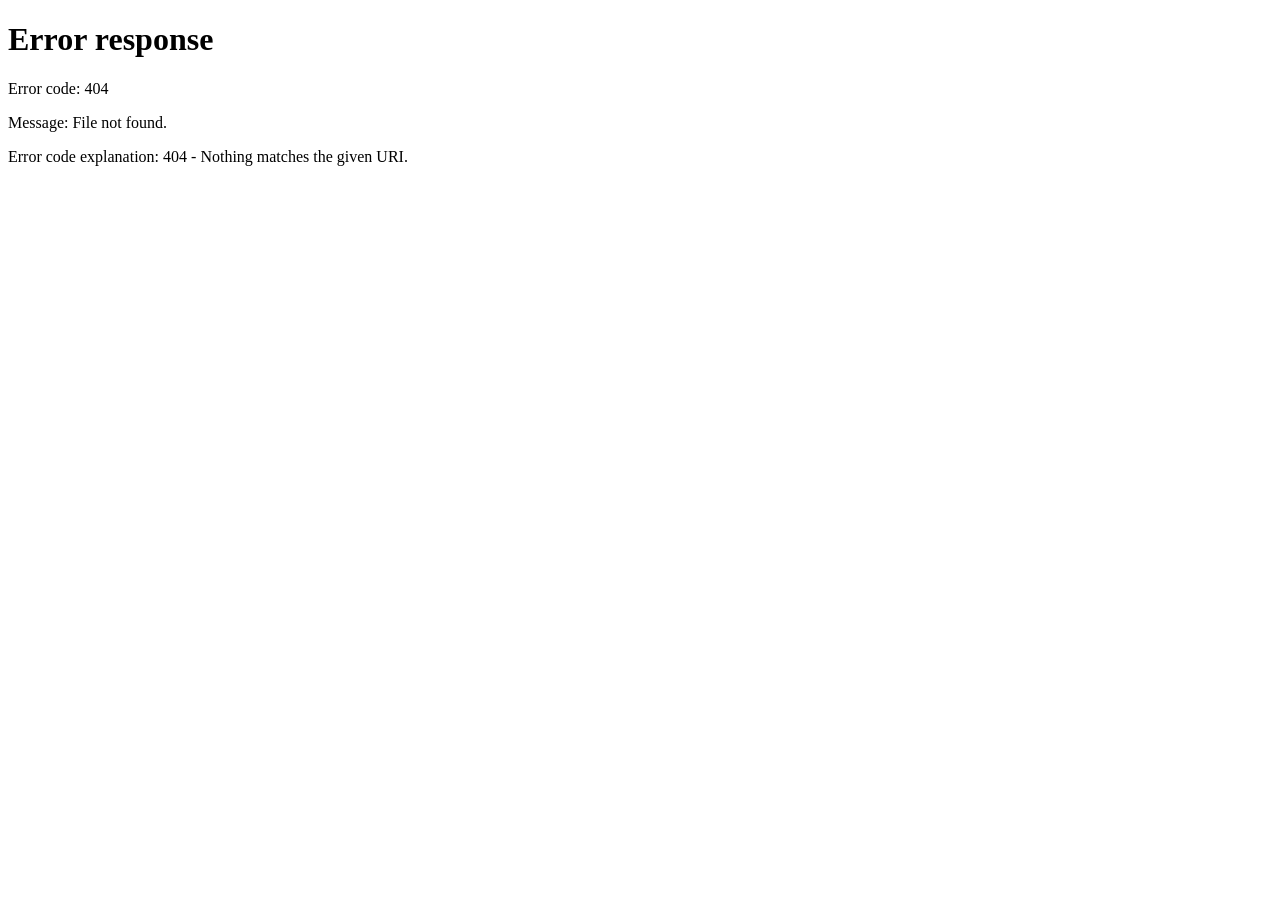
==== index.html @ ae1e2199 "Add Pages root redirect" ====
<!doctype html>
<html lang="en">
  <head>
    <meta charset="utf-8" />
    <meta name="viewport" content="width=device-width, initial-scale=1" />
    <meta http-equiv="refresh" content="0; url=/NJU-BrainDecoding/" />
    <title>NJU Brain Decoding</title>
    <link rel="canonical" href="https://nju-braindecoding.github.io/NJU-BrainDecoding/" />
    <style>
      body { margin: 0; min-height: 100vh; display: grid; place-items: center; font-family: system-ui, -apple-system, BlinkMacSystemFont, "Segoe UI", sans-serif; background: #fff; color: #0f172a; }
      main { max-width: 560px; padding: 2rem; text-align: center; }
      a { color: #1d4ed8; font-weight: 700; }
    </style>
  </head>
  <body>
    <main>
      <h1>NJU Brain Decoding</h1>
      <p>Redirecting to the project homepage.</p>
      <p><a href="/NJU-BrainDecoding/">Open NJU Brain Decoding homepage</a></p>
    </main>
  </body>
</html>
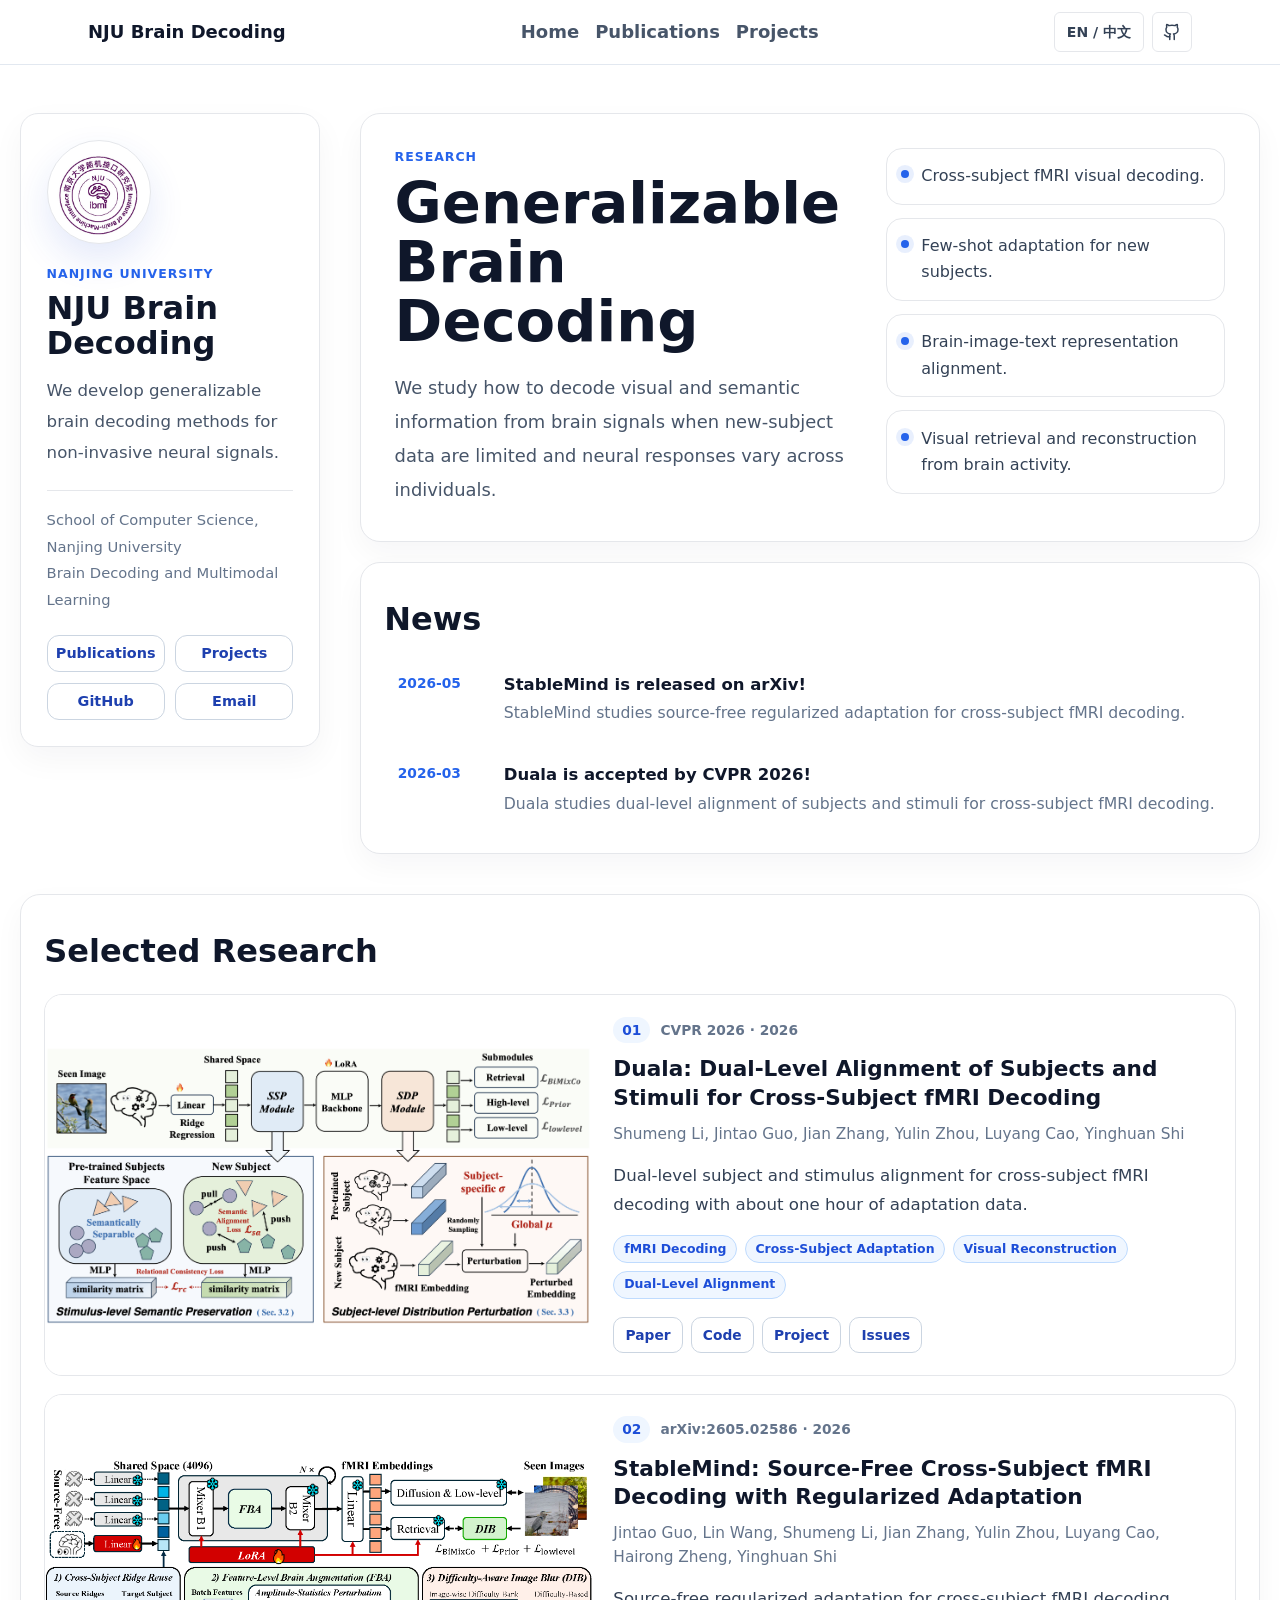
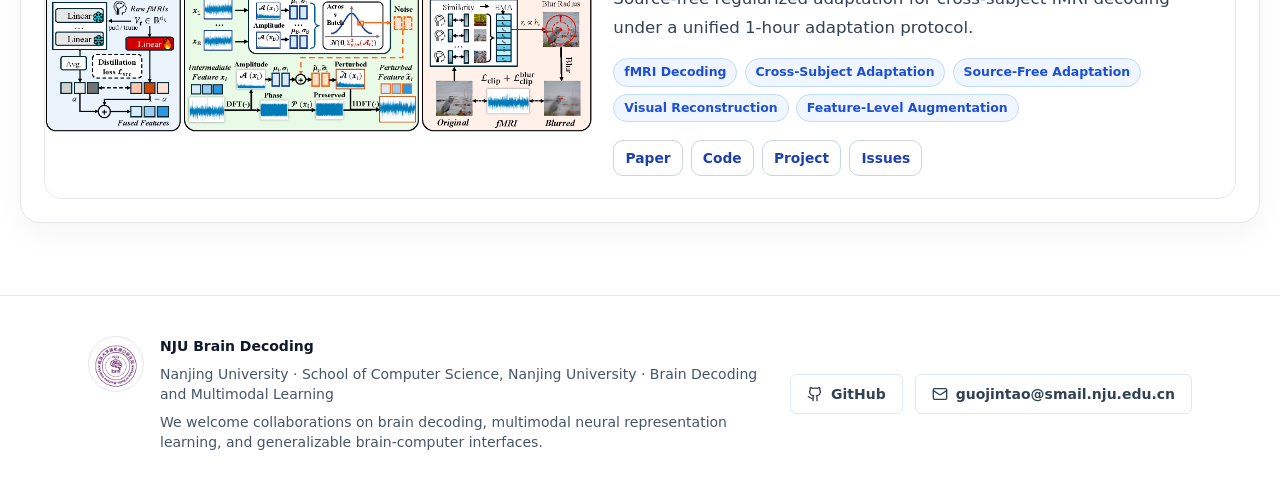
==== commit dc739fad: "Deploy NJU Brain Decoding homepage" ====
--- a/index.html
+++ b/index.html
@@ -1,22 +1,24 @@
-<!doctype html>
-<html lang="en">
-  <head>
-    <meta charset="utf-8" />
-    <meta name="viewport" content="width=device-width, initial-scale=1" />
-    <meta http-equiv="refresh" content="0; url=/NJU-BrainDecoding/" />
-    <title>NJU Brain Decoding</title>
-    <link rel="canonical" href="https://nju-braindecoding.github.io/NJU-BrainDecoding/" />
-    <style>
-      body { margin: 0; min-height: 100vh; display: grid; place-items: center; font-family: system-ui, -apple-system, BlinkMacSystemFont, "Segoe UI", sans-serif; background: #fff; color: #0f172a; }
-      main { max-width: 560px; padding: 2rem; text-align: center; }
-      a { color: #1d4ed8; font-weight: 700; }
-    </style>
-  </head>
-  <body>
-    <main>
-      <h1>NJU Brain Decoding</h1>
-      <p>Redirecting to the project homepage.</p>
-      <p><a href="/NJU-BrainDecoding/">Open NJU Brain Decoding homepage</a></p>
-    </main>
-  </body>
-</html>
+<!DOCTYPE html><html lang="en" data-locale="en"> <head><meta charset="UTF-8"><meta name="description" content="南京大学脑机解码方向科研宣传主页，展示跨个体泛化、多模态脑信号理解、少样本适配与视觉刺激重建工作。"><meta name="viewport" content="width=device-width, initial-scale=1.0"><meta name="generator" content="Astro v5.18.2"><title>NJU Brain Decoding</title><script>
+      (() => {
+        const stored = localStorage.getItem("nju-brain-locale");
+        const locale = stored === "zh" || stored === "en" ? stored : "en";
+        document.documentElement.dataset.locale = locale;
+        document.documentElement.lang = locale === "zh" ? "zh-CN" : "en";
+      })();
+    </script><link rel="stylesheet" href="/_astro/index.U5DMxnsI.css"></head> <body> <div class="site-background" aria-hidden="true"> <div class="nju-seal nju-seal-primary"> <span>南京大学</span> <strong>NJU</strong> <small>1902</small> </div> <div class="nju-seal nju-seal-secondary"> <span>南京大学</span> <strong>NJU</strong> <small>1902</small> </div> </div> <header class="sticky top-0 z-20 border-b border-slate-200 bg-white/95 backdrop-blur"><nav class="mx-auto flex max-w-6xl flex-wrap items-center justify-between gap-3 px-5 py-3 lg:px-6" aria-label="Main navigation"><a class="text-base font-bold text-ink md:text-lg" href="/" aria-label="NJU Brain Decoding"><span class="lang-en ">NJU Brain Decoding</span><span class="lang-zh ">南京大学脑机解码</span></a><div class="order-3 flex w-full items-center gap-4 overflow-x-auto border-t border-slate-100 pt-3 md:order-none md:w-auto md:border-0 md:pt-0"><a class="text-base font-semibold text-slate-600 transition hover:text-nju-700 md:text-lg" href="/"><span class="lang-en ">Home</span><span class="lang-zh ">首页</span></a><a class="text-base font-semibold text-slate-600 transition hover:text-nju-700 md:text-lg" href="/publications/"><span class="lang-en ">Publications</span><span class="lang-zh ">论文</span></a><a class="text-base font-semibold text-slate-600 transition hover:text-nju-700 md:text-lg" href="/projects/"><span class="lang-en ">Projects</span><span class="lang-zh ">项目</span></a></div><div class="flex items-center gap-2"><button class="lang-button" type="button" data-locale-toggle="true" aria-pressed="false">EN / 中文</button><a class="icon-link" href="https://github.com/NJU-BrainDecoding" aria-label="GitHub"><svg xmlns="http://www.w3.org/2000/svg" width="18" height="18" viewBox="0 0 24 24" fill="none" stroke="currentColor" stroke-width="2" stroke-linecap="round" stroke-linejoin="round" class="lucide lucide-github" aria-hidden="true"><path d="M15 22v-4a4.8 4.8 0 0 0-1-3.5c3 0 6-2 6-5.5.08-1.25-.27-2.48-1-3.5.28-1.15.28-2.35 0-3.5 0 0-1 0-3 1.5-2.64-.5-5.36-.5-8 0C6 2 5 2 5 2c-.3 1.15-.3 2.35 0 3.5A5.403 5.403 0 0 0 4 9c0 3.5 3 5.5 6 5.5-.39.49-.68 1.05-.85 1.65-.17.6-.22 1.23-.15 1.85v4"></path><path d="M9 18c-4.51 2-5-2-7-2"></path></svg></a></div></nav></header> <main>  <div class="homepage-shell"> <!-- Top: lab profile on the left, research/news summary on the right. --> <div class="top-grid"> <aside class="lab-sidebar"> <img class="lab-logo" src="/images/nju-bci-logo.png" alt="Nanjing University Brain-Machine Interface Institute logo"> <p class="sidebar-kicker"> <span class="lang-en ">Nanjing University</span><span class="lang-zh ">南京大学</span> </p> <h1> <span class="lang-en ">NJU Brain Decoding</span><span class="lang-zh ">南京大学脑机解码研究进展</span> </h1> <p class="lang-en sidebar-lead">We develop generalizable brain decoding methods for non-invasive neural signals.</p><p class="lang-zh sidebar-lead">面向非侵入式脑信号，研究跨个体、少样本、可泛化的脑机解码方法。</p> <div class="sidebar-meta"> <p> <span class="lang-en ">School of Computer Science, Nanjing University</span><span class="lang-zh ">南京大学计算机学院</span> </p><p> <span class="lang-en ">Brain Decoding and Multimodal Learning</span><span class="lang-zh ">脑机解码与多模态学习</span> </p> </div> <div class="sidebar-links"> <a href="/publications/"> <span class="lang-en ">Publications</span><span class="lang-zh ">论文列表</span> </a><a href="/projects/"> <span class="lang-en ">Projects</span><span class="lang-zh ">开源项目</span> </a><a href="https://github.com/NJU-BrainDecoding"> <span class="lang-en ">GitHub</span><span class="lang-zh ">GitHub</span> </a><a href="mailto:guojintao@smail.nju.edu.cn"> <span class="lang-en ">Email</span><span class="lang-zh ">邮箱</span> </a> </div> </aside> <div class="lab-main"> <!-- Research summary copy is maintained in src/data/site.ts. --> <section id="research" class="intro-panel"> <div> <p class="section-label"> <span class="lang-en ">Research</span><span class="lang-zh ">研究方向</span> </p> <h2> <span class="lang-en ">Generalizable Brain Decoding</span><span class="lang-zh ">可泛化脑机解码</span> </h2> <p class="lang-en intro-copy">We study how to decode visual and semantic information from brain signals when new-subject data are limited and neural responses vary across individuals.</p><p class="lang-zh intro-copy">我们面向非侵入式脑信号开展可泛化脑机解码研究，重点探索 fMRI 视觉解码、跨被试迁移、多模态表征对齐与生成式重建，推动脑机接口与多模态人工智能的深度融合。</p> </div> <div class="summary-list"> <div class="summary-item"> <span class="summary-dot"></span> <p><span class="lang-en ">Cross-subject fMRI visual decoding.</span><span class="lang-zh ">跨被试 fMRI 视觉解码</span></p> </div><div class="summary-item"> <span class="summary-dot"></span> <p><span class="lang-en ">Few-shot adaptation for new subjects.</span><span class="lang-zh ">新被试少样本适配</span></p> </div><div class="summary-item"> <span class="summary-dot"></span> <p><span class="lang-en ">Brain-image-text representation alignment.</span><span class="lang-zh ">脑信号、图像与文本表征对齐</span></p> </div><div class="summary-item"> <span class="summary-dot"></span> <p><span class="lang-en ">Visual retrieval and reconstruction from brain activity.</span><span class="lang-zh ">基于脑活动的图像检索与视觉重建</span></p> </div> </div> </section> <section class="news-strip"> <div class="section-heading-compact"> <h2> <span class="lang-en ">News</span><span class="lang-zh ">近期进展</span> </h2> </div> <div class="news-list-compact"> <a href="https://arxiv.org/pdf/2605.02586" class="news-row"> <time>2026-05</time> <div> <h3><span class="lang-en ">StableMind is released on arXiv!</span><span class="lang-zh ">StableMind 论文发布！</span></h3> <p><span class="lang-en ">StableMind studies source-free regularized adaptation for cross-subject fMRI decoding.</span><span class="lang-zh ">StableMind 研究跨被试 fMRI 解码中的源域不可见正则化适配问题。</span></p> </div> </a><a href="https://arxiv.org/pdf/2603.07625" class="news-row"> <time>2026-03</time> <div> <h3><span class="lang-en ">Duala is accepted by CVPR 2026!</span><span class="lang-zh ">Duala 被 CVPR 2026 接收！</span></h3> <p><span class="lang-en ">Duala studies dual-level alignment of subjects and stimuli for cross-subject fMRI decoding.</span><span class="lang-zh ">Duala 研究跨被试 fMRI 解码中的被试与刺激双层对齐。</span></p> </div> </a> </div> </section> </div> </div> <!-- Bottom: selected papers. Paper text/images are maintained in src/data/papers.ts. --> <section class="works-section"> <div class="section-heading-compact"> <p class="section-label"> <span class="lang-en "></span><span class="lang-zh "></span> </p> <h2> <span class="lang-en ">Selected Research</span><span class="lang-zh ">代表性研究</span> </h2> </div> <div class="work-list"> <article class="work-card"> <div class="demo-slot">  <img src="/images/papers/duala/image1.png" alt="Duala method overview: stimulus-level semantic preservation and subject-level distribution perturbation." loading="lazy">  </div> <div class="work-body"> <div class="work-meta"> <span class="work-index">01</span> <span>CVPR 2026 · 2026</span> </div> <h3> <a class="work-title-link" href="/papers/duala/"> <span class="lang-en ">Duala: Dual-Level Alignment of Subjects and Stimuli for Cross-Subject fMRI Decoding</span><span class="lang-zh ">Duala：面向跨被试 fMRI 解码的被试与刺激双层对齐方法</span> </a> </h3> <p class="authors">Shumeng Li, Jintao Guo, Jian Zhang, Yulin Zhou, Luyang Cao, Yinghuan Shi</p> <p class="work-highlight"> <span class="lang-en ">Dual-level subject and stimulus alignment for cross-subject fMRI decoding with about one hour of adaptation data.</span><span class="lang-zh ">利用约 1 小时新被试数据，进行刺激层面与被试层面的双层对齐以提升跨被试 fMRI 解码。</span> </p> <div class="tag-row"> <span><span class="lang-en ">fMRI Decoding</span><span class="lang-zh ">fMRI 解码</span></span><span><span class="lang-en ">Cross-Subject Adaptation</span><span class="lang-zh ">跨被试适配</span></span><span><span class="lang-en ">Visual Reconstruction</span><span class="lang-zh ">视觉重建</span></span><span><span class="lang-en ">Dual-Level Alignment</span><span class="lang-zh ">双层对齐</span></span> </div> <div class="work-actions"> <a href="https://arxiv.org/pdf/2603.07625"><span class="lang-en ">Paper</span><span class="lang-zh ">论文</span></a> <a href="https://github.com/ShumengLI/Duala"><span class="lang-en ">Code</span><span class="lang-zh ">代码</span></a> <a href="https://nju-braindecoding.github.io/papers/duala/"><span class="lang-en ">Project</span><span class="lang-zh ">项目主页</span></a> <a href="https://github.com/ShumengLI/Duala/issues"><span class="lang-en ">Issues</span><span class="lang-zh ">反馈</span></a> </div> </div> </article><article class="work-card"> <div class="demo-slot">  <img src="/images/papers/stablemind/image1.png" alt="StableMind method framework" loading="lazy">  </div> <div class="work-body"> <div class="work-meta"> <span class="work-index">02</span> <span>arXiv:2605.02586 · 2026</span> </div> <h3> <a class="work-title-link" href="/papers/stablemind/"> <span class="lang-en ">StableMind: Source-Free Cross-Subject fMRI Decoding with Regularized Adaptation</span><span class="lang-zh ">StableMind：面向源域不可见跨被试 fMRI 解码的正则化适配方法</span> </a> </h3> <p class="authors">Jintao Guo, Lin Wang, Shumeng Li, Jian Zhang, Yulin Zhou, Luyang Cao, Hairong Zheng, Yinghuan Shi</p> <p class="work-highlight"> <span class="lang-en ">Source-free regularized adaptation for cross-subject fMRI decoding under a unified 1-hour adaptation protocol.</span><span class="lang-zh ">在统一的 1 小时适配协议下，研究源域不可见跨被试 fMRI 解码的正则化适配框架。</span> </p> <div class="tag-row"> <span><span class="lang-en ">fMRI Decoding</span><span class="lang-zh ">fMRI 解码</span></span><span><span class="lang-en ">Cross-Subject Adaptation</span><span class="lang-zh ">跨被试适配</span></span><span><span class="lang-en ">Source-Free Adaptation</span><span class="lang-zh ">源域不可见适配</span></span><span><span class="lang-en ">Visual Reconstruction</span><span class="lang-zh ">视觉重建</span></span><span><span class="lang-en ">Feature-Level Augmentation</span><span class="lang-zh ">特征级增强</span></span> </div> <div class="work-actions"> <a href="https://arxiv.org/pdf/2605.02586"><span class="lang-en ">Paper</span><span class="lang-zh ">论文</span></a> <a href="https://github.com/lingeringlight/StableMind"><span class="lang-en ">Code</span><span class="lang-zh ">代码</span></a> <a href="https://nju-braindecoding.github.io/papers/stablemind/"><span class="lang-en ">Project</span><span class="lang-zh ">项目主页</span></a> <a href="https://github.com/lingeringlight/StableMind/issues"><span class="lang-en ">Issues</span><span class="lang-zh ">反馈</span></a> </div> </div> </article> </div> </section> </div>  </main> <link rel="preload" as="image" href="/images/nju-bci-logo.png"/><footer class="border-t border-slate-200 bg-white"><div class="mx-auto grid max-w-6xl gap-6 px-5 py-10 text-sm text-slate-600 md:grid-cols-[1fr_auto] lg:px-6"><div class="footer-brand"><img src="/images/nju-bci-logo.png" alt="Nanjing University Brain-Machine Interface Institute logo"/><div><p class="font-semibold text-ink"><span class="lang-en ">NJU Brain Decoding</span><span class="lang-zh ">南京大学脑机解码研究进展</span></p><p class="lang-en mt-2">Nanjing University · School of Computer Science, Nanjing University · Brain Decoding and Multimodal Learning</p><p class="lang-zh mt-2">南京大学 · 南京大学计算机学院 · 脑机解码与多模态学习</p><p class="lang-en mt-2">We welcome collaborations on brain decoding, multimodal neural representation learning, and generalizable brain-computer interfaces.</p><p class="lang-zh mt-2">欢迎围绕脑解码、多模态神经表征学习和可泛化脑机接口开展合作。</p></div></div><div class="flex flex-wrap items-center gap-3 md:justify-end"><a class="footer-link" href="https://github.com/NJU-BrainDecoding"><svg xmlns="http://www.w3.org/2000/svg" width="16" height="16" viewBox="0 0 24 24" fill="none" stroke="currentColor" stroke-width="2" stroke-linecap="round" stroke-linejoin="round" class="lucide lucide-github" aria-hidden="true"><path d="M15 22v-4a4.8 4.8 0 0 0-1-3.5c3 0 6-2 6-5.5.08-1.25-.27-2.48-1-3.5.28-1.15.28-2.35 0-3.5 0 0-1 0-3 1.5-2.64-.5-5.36-.5-8 0C6 2 5 2 5 2c-.3 1.15-.3 2.35 0 3.5A5.403 5.403 0 0 0 4 9c0 3.5 3 5.5 6 5.5-.39.49-.68 1.05-.85 1.65-.17.6-.22 1.23-.15 1.85v4"></path><path d="M9 18c-4.51 2-5-2-7-2"></path></svg>GitHub</a><a class="footer-link" href="mailto:guojintao@smail.nju.edu.cn"><svg xmlns="http://www.w3.org/2000/svg" width="16" height="16" viewBox="0 0 24 24" fill="none" stroke="currentColor" stroke-width="2" stroke-linecap="round" stroke-linejoin="round" class="lucide lucide-mail" aria-hidden="true"><path d="m22 7-8.991 5.727a2 2 0 0 1-2.009 0L2 7"></path><rect x="2" y="4" width="20" height="16" rx="2"></rect></svg>guojintao@smail.nju.edu.cn</a></div></div></footer> <script>
+      (() => {
+        const root = document.documentElement;
+        const apply = (locale) => {
+          root.dataset.locale = locale;
+          root.lang = locale === "zh" ? "zh-CN" : "en";
+          localStorage.setItem("nju-brain-locale", locale);
+          document.querySelectorAll("[data-locale-toggle]").forEach((button) => {
+            button.setAttribute("aria-pressed", String(locale === "zh"));
+          });
+        };
+        document.querySelectorAll("[data-locale-toggle]").forEach((button) => {
+          button.addEventListener("click", () => apply(root.dataset.locale === "zh" ? "en" : "zh"));
+        });
+        apply(root.dataset.locale || "en");
+      })();
+    </script> </body> </html>
--- a/_astro/index.U5DMxnsI.css
+++ b/_astro/index.U5DMxnsI.css
@@ -0,0 +1 @@
+*,:before,:after{--tw-border-spacing-x: 0;--tw-border-spacing-y: 0;--tw-translate-x: 0;--tw-translate-y: 0;--tw-rotate: 0;--tw-skew-x: 0;--tw-skew-y: 0;--tw-scale-x: 1;--tw-scale-y: 1;--tw-pan-x: ;--tw-pan-y: ;--tw-pinch-zoom: ;--tw-scroll-snap-strictness: proximity;--tw-gradient-from-position: ;--tw-gradient-via-position: ;--tw-gradient-to-position: ;--tw-ordinal: ;--tw-slashed-zero: ;--tw-numeric-figure: ;--tw-numeric-spacing: ;--tw-numeric-fraction: ;--tw-ring-inset: ;--tw-ring-offset-width: 0px;--tw-ring-offset-color: #fff;--tw-ring-color: rgb(59 130 246 / .5);--tw-ring-offset-shadow: 0 0 #0000;--tw-ring-shadow: 0 0 #0000;--tw-shadow: 0 0 #0000;--tw-shadow-colored: 0 0 #0000;--tw-blur: ;--tw-brightness: ;--tw-contrast: ;--tw-grayscale: ;--tw-hue-rotate: ;--tw-invert: ;--tw-saturate: ;--tw-sepia: ;--tw-drop-shadow: ;--tw-backdrop-blur: ;--tw-backdrop-brightness: ;--tw-backdrop-contrast: ;--tw-backdrop-grayscale: ;--tw-backdrop-hue-rotate: ;--tw-backdrop-invert: ;--tw-backdrop-opacity: ;--tw-backdrop-saturate: ;--tw-backdrop-sepia: ;--tw-contain-size: ;--tw-contain-layout: ;--tw-contain-paint: ;--tw-contain-style: }::backdrop{--tw-border-spacing-x: 0;--tw-border-spacing-y: 0;--tw-translate-x: 0;--tw-translate-y: 0;--tw-rotate: 0;--tw-skew-x: 0;--tw-skew-y: 0;--tw-scale-x: 1;--tw-scale-y: 1;--tw-pan-x: ;--tw-pan-y: ;--tw-pinch-zoom: ;--tw-scroll-snap-strictness: proximity;--tw-gradient-from-position: ;--tw-gradient-via-position: ;--tw-gradient-to-position: ;--tw-ordinal: ;--tw-slashed-zero: ;--tw-numeric-figure: ;--tw-numeric-spacing: ;--tw-numeric-fraction: ;--tw-ring-inset: ;--tw-ring-offset-width: 0px;--tw-ring-offset-color: #fff;--tw-ring-color: rgb(59 130 246 / .5);--tw-ring-offset-shadow: 0 0 #0000;--tw-ring-shadow: 0 0 #0000;--tw-shadow: 0 0 #0000;--tw-shadow-colored: 0 0 #0000;--tw-blur: ;--tw-brightness: ;--tw-contrast: ;--tw-grayscale: ;--tw-hue-rotate: ;--tw-invert: ;--tw-saturate: ;--tw-sepia: ;--tw-drop-shadow: ;--tw-backdrop-blur: ;--tw-backdrop-brightness: ;--tw-backdrop-contrast: ;--tw-backdrop-grayscale: ;--tw-backdrop-hue-rotate: ;--tw-backdrop-invert: ;--tw-backdrop-opacity: ;--tw-backdrop-saturate: ;--tw-backdrop-sepia: ;--tw-contain-size: ;--tw-contain-layout: ;--tw-contain-paint: ;--tw-contain-style: }*,:before,:after{box-sizing:border-box;border-width:0;border-style:solid;border-color:#e5e7eb}:before,:after{--tw-content: ""}html,:host{line-height:1.5;-webkit-text-size-adjust:100%;-moz-tab-size:4;-o-tab-size:4;tab-size:4;font-family:ui-sans-serif,system-ui,sans-serif,"Apple Color Emoji","Segoe UI Emoji",Segoe UI Symbol,"Noto Color Emoji";font-feature-settings:normal;font-variation-settings:normal;-webkit-tap-highlight-color:transparent}body{margin:0;line-height:inherit}hr{height:0;color:inherit;border-top-width:1px}abbr:where([title]){-webkit-text-decoration:underline dotted;text-decoration:underline dotted}h1,h2,h3,h4,h5,h6{font-size:inherit;font-weight:inherit}a{color:inherit;text-decoration:inherit}b,strong{font-weight:bolder}code,kbd,samp,pre{font-family:ui-monospace,SFMono-Regular,Menlo,Monaco,Consolas,Liberation Mono,Courier New,monospace;font-feature-settings:normal;font-variation-settings:normal;font-size:1em}small{font-size:80%}sub,sup{font-size:75%;line-height:0;position:relative;vertical-align:baseline}sub{bottom:-.25em}sup{top:-.5em}table{text-indent:0;border-color:inherit;border-collapse:collapse}button,input,optgroup,select,textarea{font-family:inherit;font-feature-settings:inherit;font-variation-settings:inherit;font-size:100%;font-weight:inherit;line-height:inherit;letter-spacing:inherit;color:inherit;margin:0;padding:0}button,select{text-transform:none}button,input:where([type=button]),input:where([type=reset]),input:where([type=submit]){-webkit-appearance:button;background-color:transparent;background-image:none}:-moz-focusring{outline:auto}:-moz-ui-invalid{box-shadow:none}progress{vertical-align:baseline}::-webkit-inner-spin-button,::-webkit-outer-spin-button{height:auto}[type=search]{-webkit-appearance:textfield;outline-offset:-2px}::-webkit-search-decoration{-webkit-appearance:none}::-webkit-file-upload-button{-webkit-appearance:button;font:inherit}summary{display:list-item}blockquote,dl,dd,h1,h2,h3,h4,h5,h6,hr,figure,p,pre{margin:0}fieldset{margin:0;padding:0}legend{padding:0}ol,ul,menu{list-style:none;margin:0;padding:0}dialog{padding:0}textarea{resize:vertical}input::-moz-placeholder,textarea::-moz-placeholder{opacity:1;color:#9ca3af}input::placeholder,textarea::placeholder{opacity:1;color:#9ca3af}button,[role=button]{cursor:pointer}:disabled{cursor:default}img,svg,video,canvas,audio,iframe,embed,object{display:block;vertical-align:middle}img,video{max-width:100%;height:auto}[hidden]:where(:not([hidden=until-found])){display:none}.section{margin-left:auto;margin-right:auto;max-width:72rem;padding:3.5rem 1.25rem}@media(min-width:1024px){.section{padding-left:1.5rem;padding-right:1.5rem}}.section-heading h2,.page-hero h1{margin-top:.75rem;font-size:1.875rem;line-height:2.25rem;font-weight:600;letter-spacing:0em;--tw-text-opacity: 1;color:rgb(15 23 42 / var(--tw-text-opacity, 1))}@media(min-width:768px){.section-heading h2,.page-hero h1{font-size:2.25rem;line-height:2.5rem}}.section-heading p:not(.eyebrow),.page-hero p:not(.eyebrow){margin-top:1rem;font-size:1rem;line-height:1.75rem;--tw-text-opacity: 1;color:rgb(71 85 105 / var(--tw-text-opacity, 1))}.eyebrow{font-size:.875rem;line-height:1.25rem;font-weight:600;text-transform:uppercase;letter-spacing:0em;--tw-text-opacity: 1;color:rgb(29 78 216 / var(--tw-text-opacity, 1))}.page-hero{margin-left:auto;margin-right:auto;max-width:72rem;padding:3.5rem 1.25rem 2.5rem}@media(min-width:1024px){.page-hero{padding-left:1.5rem;padding-right:1.5rem}}.card{border-radius:.5rem;border-width:1px;--tw-border-opacity: 1;border-color:rgb(226 232 240 / var(--tw-border-opacity, 1));--tw-bg-opacity: 1;background-color:rgb(255 255 255 / var(--tw-bg-opacity, 1));padding:1.5rem;--tw-shadow: 0 1px 2px 0 rgb(0 0 0 / .05);--tw-shadow-colored: 0 1px 2px 0 var(--tw-shadow-color);box-shadow:var(--tw-ring-offset-shadow, 0 0 #0000),var(--tw-ring-shadow, 0 0 #0000),var(--tw-shadow);transition-property:color,background-color,border-color,text-decoration-color,fill,stroke,opacity,box-shadow,transform,filter,backdrop-filter;transition-timing-function:cubic-bezier(.4,0,.2,1);transition-duration:.2s}.card:hover{--tw-border-opacity: 1;border-color:rgb(191 219 254 / var(--tw-border-opacity, 1))}.tag{border-radius:.375rem;border-width:1px;--tw-border-opacity: 1;border-color:rgb(219 234 254 / var(--tw-border-opacity, 1));--tw-bg-opacity: 1;background-color:rgb(239 246 255 / var(--tw-bg-opacity, 1));padding:.25rem .625rem;font-size:.75rem;line-height:1rem;font-weight:500;--tw-text-opacity: 1;color:rgb(29 78 216 / var(--tw-text-opacity, 1))}.btn-primary,.btn-secondary,.btn-ghost,.paper-action,.footer-link,.bibtex-details summary{display:inline-flex;min-height:2.5rem;align-items:center;justify-content:center;gap:.5rem;border-radius:.375rem;padding:.5rem 1rem;font-size:.875rem;line-height:1.25rem;font-weight:600;transition-property:color,background-color,border-color,text-decoration-color,fill,stroke,opacity,box-shadow,transform,filter,backdrop-filter;transition-timing-function:cubic-bezier(.4,0,.2,1);transition-duration:.15s}.paper-action{border-width:1px;--tw-border-opacity: 1;border-color:rgb(226 232 240 / var(--tw-border-opacity, 1));--tw-bg-opacity: 1;background-color:rgb(255 255 255 / var(--tw-bg-opacity, 1));--tw-text-opacity: 1;color:rgb(51 65 85 / var(--tw-text-opacity, 1))}.paper-action:hover{--tw-border-opacity: 1;border-color:rgb(147 197 253 / var(--tw-border-opacity, 1));--tw-bg-opacity: 1;background-color:rgb(239 246 255 / var(--tw-bg-opacity, 1));--tw-text-opacity: 1;color:rgb(29 78 216 / var(--tw-text-opacity, 1))}.footer-link{border-width:1px;--tw-border-opacity: 1;border-color:rgb(226 232 240 / var(--tw-border-opacity, 1));--tw-bg-opacity: 1;background-color:rgb(255 255 255 / var(--tw-bg-opacity, 1));--tw-text-opacity: 1;color:rgb(51 65 85 / var(--tw-text-opacity, 1))}.footer-link:hover{--tw-border-opacity: 1;border-color:rgb(147 197 253 / var(--tw-border-opacity, 1));--tw-text-opacity: 1;color:rgb(29 78 216 / var(--tw-text-opacity, 1))}.bibtex-details{width:100%}@media(min-width:768px){.bibtex-details{width:auto}}.bibtex-details summary{cursor:pointer;list-style-type:none;border-width:1px;--tw-border-opacity: 1;border-color:rgb(226 232 240 / var(--tw-border-opacity, 1));--tw-bg-opacity: 1;background-color:rgb(255 255 255 / var(--tw-bg-opacity, 1));--tw-text-opacity: 1;color:rgb(51 65 85 / var(--tw-text-opacity, 1))}.bibtex-details summary:hover{--tw-border-opacity: 1;border-color:rgb(147 197 253 / var(--tw-border-opacity, 1));--tw-bg-opacity: 1;background-color:rgb(239 246 255 / var(--tw-bg-opacity, 1));--tw-text-opacity: 1;color:rgb(29 78 216 / var(--tw-text-opacity, 1))}.bibtex-details summary::-webkit-details-marker{display:none}.bibtex-details pre{margin-top:.75rem;max-width:100%;overflow-x:auto;border-radius:.375rem;border-width:1px;--tw-border-opacity: 1;border-color:rgb(226 232 240 / var(--tw-border-opacity, 1));--tw-bg-opacity: 1;background-color:rgb(2 6 23 / var(--tw-bg-opacity, 1));padding:1rem;font-size:.75rem;line-height:1.5rem;--tw-text-opacity: 1;color:rgb(241 245 249 / var(--tw-text-opacity, 1))}.collapse{visibility:collapse}.sticky{position:sticky}.top-0{top:0}.z-20{z-index:20}.order-3{order:3}.mx-auto{margin-left:auto;margin-right:auto}.mt-2{margin-top:.5rem}.mt-3{margin-top:.75rem}.mt-4{margin-top:1rem}.mt-5{margin-top:1.25rem}.mt-6{margin-top:1.5rem}.block{display:block}.flex{display:flex}.inline-flex{display:inline-flex}.grid{display:grid}.h-fit{height:-moz-fit-content;height:fit-content}.min-h-10{min-height:2.5rem}.w-full{width:100%}.max-w-6xl{max-width:72rem}.flex-col{flex-direction:column}.flex-wrap{flex-wrap:wrap}.items-center{align-items:center}.justify-between{justify-content:space-between}.gap-2{gap:.5rem}.gap-3{gap:.75rem}.gap-4{gap:1rem}.gap-6{gap:1.5rem}.overflow-x-auto{overflow-x:auto}.rounded-md{border-radius:.375rem}.border{border-width:1px}.border-b{border-bottom-width:1px}.border-t{border-top-width:1px}.border-slate-100{--tw-border-opacity: 1;border-color:rgb(241 245 249 / var(--tw-border-opacity, 1))}.border-slate-200{--tw-border-opacity: 1;border-color:rgb(226 232 240 / var(--tw-border-opacity, 1))}.bg-slate-100{--tw-bg-opacity: 1;background-color:rgb(241 245 249 / var(--tw-bg-opacity, 1))}.bg-white{--tw-bg-opacity: 1;background-color:rgb(255 255 255 / var(--tw-bg-opacity, 1))}.bg-white\/95{background-color:#fffffff2}.px-3{padding-left:.75rem;padding-right:.75rem}.px-5{padding-left:1.25rem;padding-right:1.25rem}.py-10{padding-top:2.5rem;padding-bottom:2.5rem}.py-2{padding-top:.5rem;padding-bottom:.5rem}.py-3{padding-top:.75rem;padding-bottom:.75rem}.pt-0{padding-top:0}.pt-3{padding-top:.75rem}.pt-5{padding-top:1.25rem}.text-base{font-size:1rem;line-height:1.5rem}.text-sm{font-size:.875rem;line-height:1.25rem}.text-xl{font-size:1.25rem;line-height:1.75rem}.font-bold{font-weight:700}.font-medium{font-weight:500}.font-semibold{font-weight:600}.leading-6{line-height:1.5rem}.leading-7{line-height:1.75rem}.text-ink{--tw-text-opacity: 1;color:rgb(15 23 42 / var(--tw-text-opacity, 1))}.text-slate-500{--tw-text-opacity: 1;color:rgb(100 116 139 / var(--tw-text-opacity, 1))}.text-slate-600{--tw-text-opacity: 1;color:rgb(71 85 105 / var(--tw-text-opacity, 1))}.text-slate-700{--tw-text-opacity: 1;color:rgb(51 65 85 / var(--tw-text-opacity, 1))}.blur{--tw-blur: blur(8px);filter:var(--tw-blur) var(--tw-brightness) var(--tw-contrast) var(--tw-grayscale) var(--tw-hue-rotate) var(--tw-invert) var(--tw-saturate) var(--tw-sepia) var(--tw-drop-shadow)}.filter{filter:var(--tw-blur) var(--tw-brightness) var(--tw-contrast) var(--tw-grayscale) var(--tw-hue-rotate) var(--tw-invert) var(--tw-saturate) var(--tw-sepia) var(--tw-drop-shadow)}.backdrop-blur{--tw-backdrop-blur: blur(8px);backdrop-filter:var(--tw-backdrop-blur) var(--tw-backdrop-brightness) var(--tw-backdrop-contrast) var(--tw-backdrop-grayscale) var(--tw-backdrop-hue-rotate) var(--tw-backdrop-invert) var(--tw-backdrop-opacity) var(--tw-backdrop-saturate) var(--tw-backdrop-sepia)}.transition{transition-property:color,background-color,border-color,text-decoration-color,fill,stroke,opacity,box-shadow,transform,filter,backdrop-filter;transition-timing-function:cubic-bezier(.4,0,.2,1);transition-duration:.15s}:root{color-scheme:light;font-family:Inter,ui-sans-serif,system-ui,-apple-system,BlinkMacSystemFont,Segoe UI,sans-serif;background:#fff;color:#0f172a}html{scroll-behavior:smooth}body{position:relative;margin:0;min-width:320px;overflow-x:hidden;background:#fff;font-size:16.5px}body>header,main,footer{position:relative;z-index:1}.site-background{display:none;position:fixed;inset:0;z-index:0;overflow:hidden;pointer-events:none}.site-background:before{position:absolute;inset:0;background-image:linear-gradient(rgba(37,99,235,.045) 1px,transparent 1px),linear-gradient(90deg,rgba(37,99,235,.045) 1px,transparent 1px);background-size:56px 56px;content:"";opacity:.55}.site-background:after{position:absolute;inset:0;background:radial-gradient(circle at 78% 18%,rgba(37,99,235,.07),transparent 28%),radial-gradient(circle at 10% 86%,rgba(14,116,144,.055),transparent 24%);content:""}.nju-seal{position:absolute;display:grid;place-items:center;aspect-ratio:1;border:1px solid rgba(29,78,216,.11);border-radius:999px;color:#1d4ed8;opacity:.2}.nju-seal:before,.nju-seal:after{position:absolute;border-radius:inherit;content:""}.nju-seal:before{inset:8%;border:1px solid rgba(29,78,216,.14)}.nju-seal:after{inset:23%;border:1px solid rgba(29,78,216,.09);background:linear-gradient(135deg,transparent 44%,rgba(29,78,216,.09) 44% 45%,transparent 45% 55%,rgba(29,78,216,.09) 55% 56%,transparent 56%),linear-gradient(45deg,transparent 44%,rgba(29,78,216,.08) 44% 45%,transparent 45% 55%,rgba(29,78,216,.08) 55% 56%,transparent 56%)}.nju-seal span,.nju-seal strong,.nju-seal small{position:relative;z-index:1}.nju-seal span{align-self:end;font-size:clamp(.75rem,1.2vw,1.05rem);font-weight:800;letter-spacing:.18em}.nju-seal strong{margin-top:-.2em;font-size:clamp(2.3rem,6vw,5.4rem);font-weight:850;letter-spacing:.04em;line-height:.9}.nju-seal small{align-self:start;font-size:clamp(.72rem,1vw,.95rem);font-weight:800;letter-spacing:.16em}.nju-seal-primary{top:7.5rem;right:clamp(-3.5rem,-3vw,-1rem);width:clamp(170px,22vw,310px)}.nju-seal-secondary{bottom:4rem;left:clamp(-4rem,-4vw,-1rem);width:clamp(150px,18vw,250px);opacity:.13;transform:rotate(-8deg)}a{color:inherit;text-decoration:none}code{border-radius:5px;background:#f1f5f9;padding:.1rem .35rem;color:#1d4ed8;font-size:.92em}html[data-locale=en] .lang-zh,html[data-locale=zh] .lang-en{display:none!important}.lang-button,.icon-link{display:inline-flex;min-height:2.5rem;align-items:center;justify-content:center;border-radius:.375rem;border:1px solid #e5e7eb;background:#fff;color:#334155;font-size:.875rem;font-weight:600;transition:border-color .15s ease,color .15s ease,background .15s ease}.lang-button{padding:.5rem .75rem}.icon-link{width:2.5rem}.lang-button:hover,.icon-link:hover{border-color:#93c5fd;color:#1d4ed8;background:#eff6ff}.academic-hero{display:grid;grid-template-columns:minmax(260px,330px) minmax(0,1fr);gap:2rem;max-width:72rem;margin:0 auto;padding:3rem 1.25rem 2rem}.profile-card{align-self:start;border:1px solid #e5e7eb;border-radius:.5rem;background:#fff;padding:1.5rem;box-shadow:0 1px 2px #0f172a0d}.nju-mark{display:inline-flex;width:4.5rem;height:4.5rem;align-items:center;justify-content:center;border-radius:.5rem;background:#1d4ed8;color:#fff;font-weight:700;letter-spacing:.04em}.profile-card h1{margin-top:1.25rem;font-size:1.75rem;line-height:2.15rem;font-weight:700;color:#0f172a}.profile-subtitle,.profile-meta{margin-top:.75rem;color:#475569;line-height:1.7}.profile-meta{padding-top:1rem;border-top:1px solid #e5e7eb;font-size:.925rem}.profile-links,.hero-actions{display:flex;flex-wrap:wrap;gap:.75rem;margin-top:1.5rem}.profile-links a{display:inline-flex;min-height:2.25rem;align-items:center;border-radius:.375rem;border:1px solid #bfdbfe;padding:.35rem .75rem;color:#1d4ed8;font-size:.875rem;font-weight:600}.hero-content{border:1px solid #e5e7eb;border-radius:.5rem;background:#fff;padding:2rem;box-shadow:0 1px 2px #0f172a0d}.hero-content h2{margin-top:.75rem;max-width:48rem;color:#0f172a;font-size:2.5rem;line-height:1.12;font-weight:700;letter-spacing:0}.hero-lead{margin-top:1.25rem;max-width:52rem;color:#475569;font-size:1.12rem;line-height:1.85}.stats-grid{display:grid;grid-template-columns:repeat(3,minmax(0,1fr));gap:.75rem;margin-top:2rem}.stats-grid div{border-radius:.5rem;border:1px solid #e5e7eb;background:#fff;padding:1rem}.stats-grid dt{color:#64748b;font-size:.8rem;font-weight:600;text-transform:uppercase}.stats-grid dd{margin-top:.25rem;color:#0f172a;font-size:1.35rem;font-weight:700}.two-column{display:grid;grid-template-columns:minmax(220px,330px) minmax(0,1fr);gap:2rem}.prose-block{border-left:3px solid #bfdbfe;padding-left:1.25rem;color:#475569;line-height:1.85}.prose-block p+p{margin-top:1rem}.paper-card{border:1px solid #e5e7eb;border-left:4px solid #2563eb;border-radius:.5rem;background:#fff;padding:1.5rem;box-shadow:0 1px 2px #0f172a0d}.paper-title-link,.work-title-link{color:inherit;text-decoration:none;text-underline-offset:.18em;transition:color .16s ease,text-decoration-color .16s ease}.paper-title-link:hover,.work-title-link:hover{color:#1d4ed8;text-decoration:underline;text-decoration-color:#93c5fd}.method-pill{border-radius:.375rem;background:#dbeafe;padding:.25rem .65rem;color:#1d4ed8;font-size:.875rem;font-weight:700}@media(max-width:860px){.academic-hero,.two-column{grid-template-columns:1fr}.academic-hero{padding-top:1.5rem;gap:1rem}.hero-content,.profile-card{padding:1.25rem}.hero-content h2{font-size:2rem}.stats-grid{grid-template-columns:1fr}}@media(max-width:520px){.hero-actions a,.profile-links a{width:100%;justify-content:center}.paper-card,.card{padding:1.1rem}}.homepage-shell{max-width:1280px;margin:0 auto;padding:3rem 1.25rem 4.5rem}.top-grid{display:grid;grid-template-columns:minmax(230px,300px) minmax(0,1fr);gap:2.5rem}.lab-sidebar{position:sticky;top:5.25rem;align-self:start;border:1px solid #e5e7eb;border-radius:18px;background:#fff;padding:1.6rem;box-shadow:0 12px 32px #0f172a0b}.lab-badge{display:flex;height:84px;width:84px;align-items:center;justify-content:center;border-radius:22px;background:radial-gradient(circle at 28% 22%,rgba(255,255,255,.8),transparent 30%),linear-gradient(135deg,#0f172a,#1d4ed8);color:#fff;font-size:1.05rem;font-weight:800;letter-spacing:.08em;box-shadow:0 16px 32px #1d4ed83d}.lab-logo{width:104px;height:104px;border:1px solid #e5e7eb;border-radius:999px;background:#fff;-o-object-fit:contain;object-fit:contain;padding:.35rem;box-shadow:0 16px 36px #1d4ed81f}.footer-brand{display:grid;grid-template-columns:56px minmax(0,1fr);gap:1rem;align-items:start}.footer-brand img{width:56px;height:56px;border:1px solid #e5e7eb;border-radius:999px;background:#fff;-o-object-fit:contain;object-fit:contain;padding:.2rem}.sidebar-kicker,.section-label{color:#2563eb;font-size:.78rem;font-weight:800;letter-spacing:.08em;text-transform:uppercase}.sidebar-kicker{margin-top:1.35rem}.lab-sidebar h1{margin-top:.45rem;color:#0f172a;font-size:2rem;line-height:1.08;font-weight:800;letter-spacing:0}.sidebar-lead{margin-top:1rem;color:#475569;font-size:1.04rem;line-height:1.85}.sidebar-meta{margin-top:1.35rem;border-top:1px solid #e5e7eb;padding-top:1rem;color:#64748b;font-size:.92rem;line-height:1.8}.sidebar-links{display:grid;grid-template-columns:1fr 1fr;gap:.65rem;margin-top:1.35rem}.sidebar-links a{display:inline-flex;min-height:2.35rem;align-items:center;justify-content:center;border:1px solid #cbd5e1;border-radius:12px;background:#fff;color:#1e40af;font-size:.9rem;font-weight:750;transition:transform .16s ease,border-color .16s ease,background .16s ease}.sidebar-links a:hover{transform:translateY(-1px);border-color:#93c5fd;background:#eff6ff}.lab-main{min-width:0}.intro-panel,.news-strip,.works-section{border:1px solid #e5e7eb;border-radius:20px;background:#fff;box-shadow:0 12px 30px #0f172a0a}.intro-panel{display:grid;grid-template-columns:minmax(0,1.15fr) minmax(240px,.85fr);gap:2rem;padding:2.1rem}.intro-panel h2,.section-heading-compact h2{margin-top:.55rem;color:#0f172a;font-weight:800;letter-spacing:0}.intro-panel h2{max-width:650px;font-size:clamp(2.05rem,4.5vw,4rem);line-height:1.02}html[data-locale=zh] .intro-panel h2{font-size:clamp(2rem,4vw,3.45rem);line-height:1.08}.intro-copy{margin-top:1.25rem;max-width:680px;color:#475569;font-size:1.12rem;line-height:1.9}.summary-list{display:grid;gap:.8rem;align-content:start}.summary-item{display:grid;grid-template-columns:auto 1fr;gap:.75rem;align-items:start;border:1px solid #e5e7eb;border-radius:16px;background:#fff;padding:.9rem;color:#334155;font-size:1rem;line-height:1.65}.summary-dot{margin-top:.45rem;height:8px;width:8px;display:block;flex:0 0 auto;border-radius:999px;background:#2563eb;box-shadow:0 0 0 5px #2563eb1a}.news-strip{margin-top:1.25rem;padding:1.45rem}.section-heading-compact h2{font-size:clamp(1.45rem,2.5vw,2.1rem)}.section-heading-compact.single-heading h2{margin-top:0}.news-list-compact{margin-top:1rem;display:grid;gap:.65rem}.news-row{display:grid;grid-template-columns:90px 1fr;gap:1rem;border-radius:14px;padding:.85rem;transition:background .16s ease}.news-row:hover{background:#eff6ff}.news-row time{color:#2563eb;font-size:.86rem;font-weight:800}.news-row h3{color:#0f172a;font-size:1.03rem;font-weight:750}.news-row p{margin-top:.25rem;color:#64748b;font-size:.98rem;line-height:1.55}.works-section{margin-top:2.5rem;padding:1.45rem}.work-list{display:grid;gap:1.1rem;margin-top:1.2rem}.work-card{display:grid;grid-template-columns:minmax(360px,.85fr) minmax(0,1fr);overflow:hidden;border:1px solid #e5e7eb;border-radius:18px;background:#fff}.demo-slot{position:relative;min-height:260px;overflow:hidden;background:radial-gradient(circle at 24% 18%,rgba(96,165,250,.38),transparent 28%),radial-gradient(circle at 78% 72%,rgba(14,165,233,.2),transparent 30%),linear-gradient(135deg,#eff6ff,#dbeafe)}.demo-grid{position:absolute;inset:0;background-image:linear-gradient(rgba(37,99,235,.1) 1px,transparent 1px),linear-gradient(90deg,rgba(37,99,235,.1) 1px,transparent 1px);background-size:24px 24px;-webkit-mask-image:radial-gradient(circle at center,black,transparent 76%);mask-image:radial-gradient(circle at center,black,transparent 76%)}.demo-slot img{width:100%;height:100%;background:#fff;-o-object-fit:contain;object-fit:contain}.detail-demo img{width:100%;background:#fff;-o-object-fit:contain;object-fit:contain}.demo-content{position:absolute;inset:auto 1rem 1rem;border:1px solid rgba(148,163,184,.45);border-radius:16px;background:#ffffffd6;padding:1rem;backdrop-filter:blur(10px)}.demo-caption{position:absolute;inset:auto 1rem 1rem;display:flex;align-items:center;justify-content:space-between;gap:.75rem;border:1px solid rgba(148,163,184,.45);border-radius:14px;background:#ffffffd6;padding:.75rem .9rem;backdrop-filter:blur(10px)}.demo-caption span{color:#2563eb;font-size:.74rem;font-weight:800;text-transform:uppercase}.demo-caption strong{min-width:0;overflow:hidden;color:#0f172a;font-size:.95rem;font-weight:850;text-overflow:ellipsis;white-space:nowrap}.demo-content span{color:#2563eb;font-size:.78rem;font-weight:800;text-transform:uppercase}.demo-content strong{display:block;margin-top:.25rem;color:#0f172a;font-size:1.25rem}.demo-content p{margin-top:.4rem;color:#64748b;font-size:.88rem;line-height:1.55}.work-body{padding:1.35rem}.work-meta{display:flex;flex-wrap:wrap;gap:.65rem;align-items:center;color:#64748b;font-size:.86rem;font-weight:700}.work-index{display:inline-flex;min-width:2.1rem;justify-content:center;border-radius:999px;background:#eff6ff;color:#1d4ed8;padding:.18rem .55rem}.work-body h3{margin-top:.75rem;color:#0f172a;font-size:1.35rem;line-height:1.32;font-weight:800}.authors{margin-top:.65rem;color:#64748b;font-size:.96rem;line-height:1.55}.work-highlight{margin-top:.9rem;color:#334155;font-size:1.04rem;line-height:1.75}.tag-row{display:flex;flex-wrap:wrap;gap:.45rem;margin-top:1rem}.tag-row>span{border:1px solid #bfdbfe;border-radius:999px;background:#eff6ff;color:#1d4ed8;padding:.24rem .62rem;font-size:.78rem;font-weight:750}.work-actions{display:flex;flex-wrap:wrap;align-items:center;gap:.5rem;margin-top:1.15rem}.work-actions a,.work-actions>span,.work-actions summary{display:inline-flex;min-height:2.25rem;align-items:center;border:1px solid #cbd5e1;border-radius:10px;background:#fff;color:#1e40af;padding:.38rem .7rem;font-size:.86rem;font-weight:750}.work-actions>span{color:#94a3b8}.work-actions details{width:auto}.work-actions summary{width:-moz-fit-content;width:fit-content;cursor:pointer}.work-actions pre{margin-top:.7rem;max-width:100%;overflow-x:auto;border-radius:14px;background:#0f172a;color:#dbeafe;padding:1rem;font-size:.78rem;line-height:1.55}.paper-detail-shell{max-width:1180px;margin:0 auto;padding:3rem 1.25rem 4.5rem}.back-link{display:inline-flex;min-height:2.35rem;align-items:center;border:1px solid #cbd5e1;border-radius:999px;background:#fff;color:#1e40af;padding:.35rem .9rem;font-size:.9rem;font-weight:750}.paper-detail-hero{display:grid;grid-template-columns:minmax(0,1fr) minmax(360px,.72fr);align-items:center;gap:1.6rem;margin-top:1rem;border:1px solid #e5e7eb;border-radius:22px;background:#fff;padding:2rem;box-shadow:0 12px 32px #0f172a0a}.paper-detail-hero>div:first-child{display:flex;flex-direction:column;justify-content:center}.paper-detail-hero h1{margin-top:0;color:#0f172a;font-size:clamp(1.65rem,2.7vw,2.45rem);line-height:1.22;font-weight:850;letter-spacing:0}.detail-authors,.detail-venue{margin-top:1rem;color:#475569;font-size:1.04rem;line-height:1.7}.detail-venue{color:#2563eb;font-weight:800}.detail-hero-actions{display:flex;flex-wrap:wrap;gap:.65rem;margin-top:1.25rem}.detail-hero-actions a{display:inline-flex;min-height:3.05rem;min-width:8.6rem;align-items:center;justify-content:center;border:1px solid #bfdbfe;border-radius:14px;background:#eff6ff;color:#1d4ed8;padding:.65rem 1.25rem;font-size:1.05rem;font-weight:850;letter-spacing:.01em;box-shadow:0 10px 22px #4c1d9524;transition:transform .2s ease,box-shadow .2s ease}.detail-demo{display:grid;gap:.75rem;overflow:hidden;border-radius:20px;border:1px solid #e5e7eb;background:#fff;padding:.75rem}.detail-demo-caption{border-top:1px solid #e5e7eb;background:#fff;padding:.15rem .2rem .25rem;text-align:center}.detail-demo-caption span{color:#2563eb;font-size:.78rem;font-weight:800;text-transform:uppercase}.detail-demo-caption strong{display:block;margin-top:.25rem;color:#0f172a;font-size:1rem}.detail-demo-caption p{margin-top:.4rem;color:#64748b;font-size:.95rem;line-height:1.55}.paper-detail-grid{display:grid;grid-template-columns:minmax(0,1fr) 300px;gap:1rem;margin-top:1rem}.paper-detail-grid-single{grid-template-columns:1fr}.detail-panel{border:1px solid #e5e7eb;border-radius:18px;background:#fff;padding:1.35rem;box-shadow:0 10px 26px #0f172a09}.paper-detail-shell>.detail-panel{margin-top:1rem}.detail-panel h2{margin-top:.45rem;color:#0f172a;font-size:1.55rem;font-weight:850;text-align:center}.detail-panel>h2:first-child{margin-top:0}.detail-panel p{margin-top:.85rem;color:#475569;line-height:1.8}.detail-content-panel p{font-size:1.08rem}.detail-content-flow{display:grid;gap:1rem;margin-top:.9rem}.detail-content-flow p{margin-top:0}.detail-article-flow{display:grid;gap:1.35rem;margin-top:1rem}.detail-article-section{display:grid;gap:.9rem}.detail-article-section+.detail-article-section{border-top:1px solid #e5e7eb;padding-top:1.35rem}.detail-article-section h3{color:#0f172a;font-size:1.32rem;font-weight:850;letter-spacing:0}.detail-article-section p{margin-top:0}.promo-figure{overflow:hidden;border:1px solid #e5e7eb;border-radius:14px;background:#fff;margin-left:auto;margin-right:auto}.promo-figure-inline{margin:.35rem auto .55rem}.promo-figure img{display:block;width:100%;margin-left:auto;margin-right:auto;background:#fff;-o-object-fit:contain;object-fit:contain}.promo-figure-large img{max-height:640px}.promo-figure-small img{max-height:360px}.promo-figure figcaption{border-top:1px solid #e5e7eb;padding:.72rem .85rem;color:#475569;font-size:.95rem;line-height:1.55;text-align:center}.detail-tags{display:grid;grid-template-columns:repeat(auto-fit,minmax(190px,1fr));gap:.75rem;margin-top:1.05rem}.detail-tags>span{display:inline-flex;min-height:2.75rem;align-items:center;justify-content:center;border:1px solid #e5e7eb;border-radius:12px;background:#fff;color:#010510;padding:.62rem .85rem;font-size:1rem;font-weight:800;line-height:1.35;text-align:center}.detail-bibtex{margin-top:1rem;max-width:100%;overflow-x:auto;border-radius:14px;background:#0f172a;color:#dbeafe;padding:1rem;font-size:.82rem;line-height:1.65}@media(max-width:980px){.top-grid{grid-template-columns:1fr;gap:1.2rem}.homepage-shell{padding-top:1.35rem}.lab-sidebar{position:static}.intro-panel,.work-card,.paper-detail-hero,.paper-detail-grid{grid-template-columns:1fr}}@media(max-width:560px){.homepage-shell{padding-left:1rem;padding-right:1rem}.intro-panel,.news-strip,.works-section,.lab-sidebar{border-radius:16px;padding:1rem}.lab-sidebar h1{font-size:1.75rem}.intro-panel h2{font-size:2.2rem}.news-row{grid-template-columns:1fr;gap:.25rem}.detail-hero-actions{display:grid;grid-template-columns:repeat(3,minmax(0,1fr))}.detail-hero-actions a{min-width:0;padding-left:.4rem;padding-right:.4rem}.sidebar-links{grid-template-columns:1fr}.demo-slot{min-height:220px}}.neural-grid{position:absolute;inset:0;background-image:linear-gradient(rgba(37,99,235,.08) 1px,transparent 1px),linear-gradient(90deg,rgba(37,99,235,.08) 1px,transparent 1px);background-size:26px 26px;-webkit-mask-image:radial-gradient(circle at center,black,transparent 75%);mask-image:radial-gradient(circle at center,black,transparent 75%)}.brain-node{position:absolute;z-index:2;width:16px;height:16px;border:3px solid white;border-radius:999px;background:#2563eb;box-shadow:0 0 0 7px #2563eb24}.signal-line{fill:none;stroke:#2563eb;stroke-width:3;stroke-linecap:round;opacity:.7}.signal-line-alt{stroke:#0e7490;opacity:.55}.signal-line-soft{stroke:#16a34a;opacity:.45}.author-info-card{margin-top:1rem;border:1px solid #e5e7eb;border-radius:18px;background:#fff;padding:1.35rem;box-shadow:0 10px 26px #0f172a09}.author-info-card h2{margin:0;color:#0f172a;font-size:1.35rem;font-weight:850;text-align:center}.author-info-card p{margin-top:.85rem;color:#475569;font-size:1.02rem;line-height:1.8}.hover\:text-nju-700:hover{--tw-text-opacity: 1;color:rgb(29 78 216 / var(--tw-text-opacity, 1))}@media(min-width:768px){.md\:order-none{order:0}.md\:col-span-2{grid-column:span 2 / span 2}.md\:w-auto{width:auto}.md\:grid-cols-2{grid-template-columns:repeat(2,minmax(0,1fr))}.md\:grid-cols-\[1fr_auto\]{grid-template-columns:1fr auto}.md\:flex-row{flex-direction:row}.md\:justify-end{justify-content:flex-end}.md\:justify-between{justify-content:space-between}.md\:border-0{border-width:0px}.md\:pt-0{padding-top:0}.md\:text-lg{font-size:1.125rem;line-height:1.75rem}}@media(min-width:1024px){.lg\:px-6{padding-left:1.5rem;padding-right:1.5rem}}
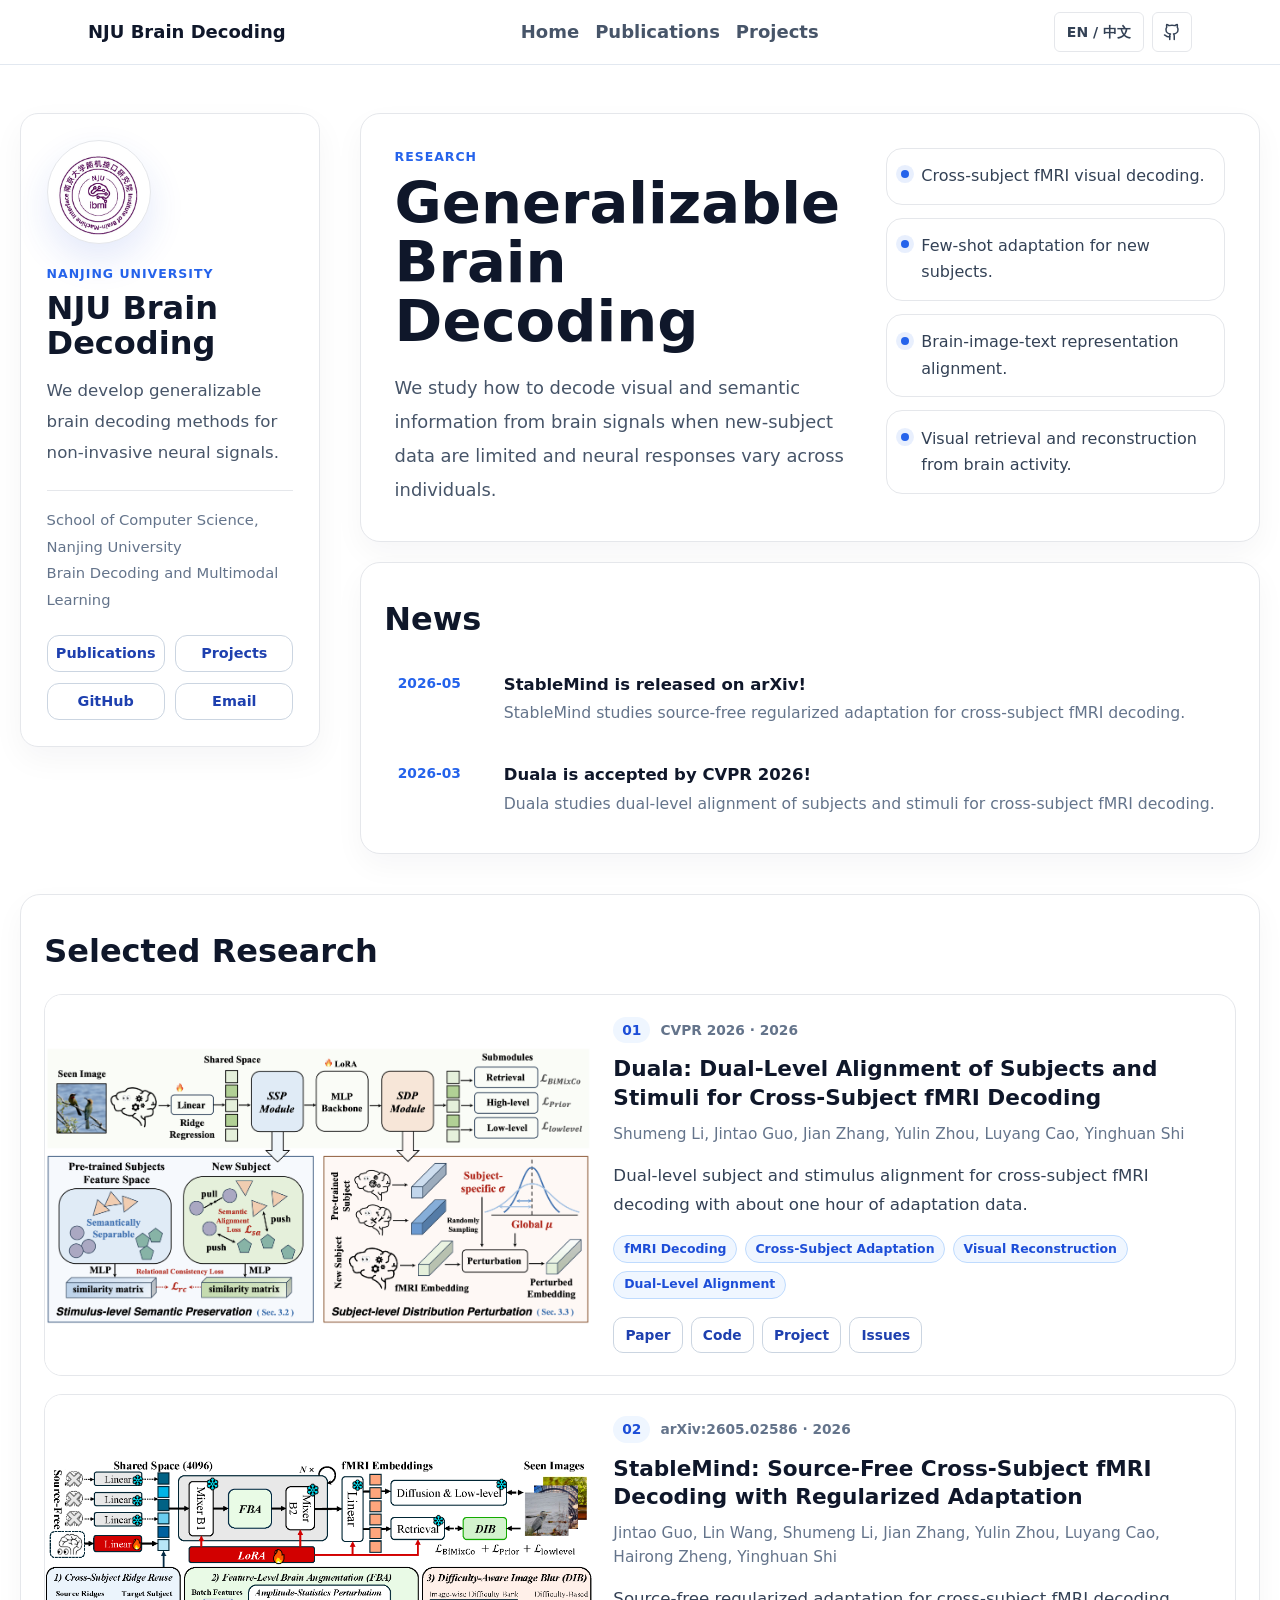
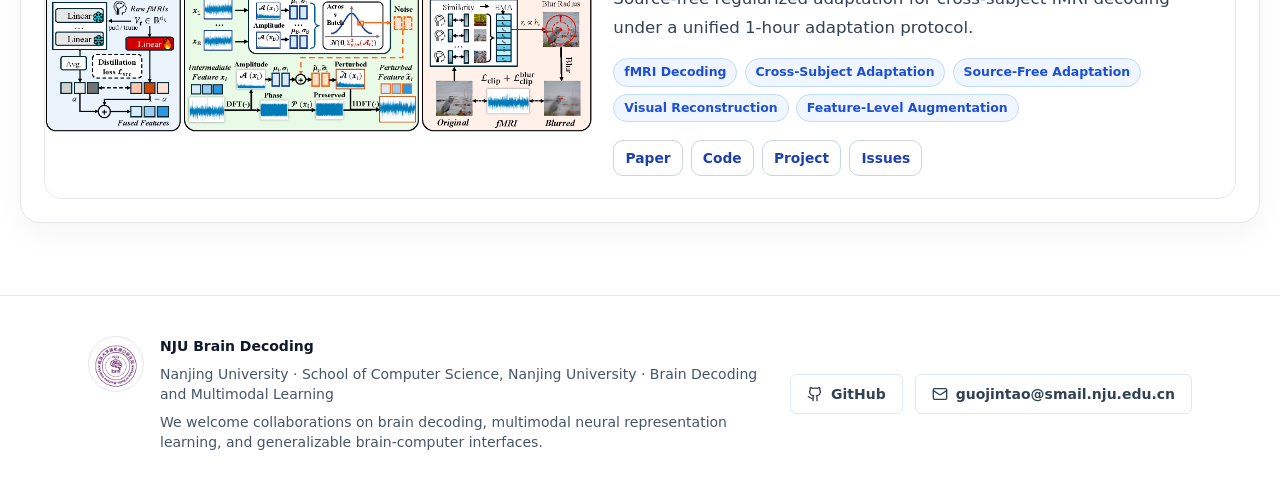
==== commit 8a3cd04c: "Deploy NJU Brain Decoding homepage" ====
--- a/index.html
+++ b/index.html
@@ -5,7 +5,7 @@
         document.documentElement.dataset.locale = locale;
         document.documentElement.lang = locale === "zh" ? "zh-CN" : "en";
       })();
-    </script><link rel="stylesheet" href="/_astro/index.U5DMxnsI.css"></head> <body> <div class="site-background" aria-hidden="true"> <div class="nju-seal nju-seal-primary"> <span>南京大学</span> <strong>NJU</strong> <small>1902</small> </div> <div class="nju-seal nju-seal-secondary"> <span>南京大学</span> <strong>NJU</strong> <small>1902</small> </div> </div> <header class="sticky top-0 z-20 border-b border-slate-200 bg-white/95 backdrop-blur"><nav class="mx-auto flex max-w-6xl flex-wrap items-center justify-between gap-3 px-5 py-3 lg:px-6" aria-label="Main navigation"><a class="text-base font-bold text-ink md:text-lg" href="/" aria-label="NJU Brain Decoding"><span class="lang-en ">NJU Brain Decoding</span><span class="lang-zh ">南京大学脑机解码</span></a><div class="order-3 flex w-full items-center gap-4 overflow-x-auto border-t border-slate-100 pt-3 md:order-none md:w-auto md:border-0 md:pt-0"><a class="text-base font-semibold text-slate-600 transition hover:text-nju-700 md:text-lg" href="/"><span class="lang-en ">Home</span><span class="lang-zh ">首页</span></a><a class="text-base font-semibold text-slate-600 transition hover:text-nju-700 md:text-lg" href="/publications/"><span class="lang-en ">Publications</span><span class="lang-zh ">论文</span></a><a class="text-base font-semibold text-slate-600 transition hover:text-nju-700 md:text-lg" href="/projects/"><span class="lang-en ">Projects</span><span class="lang-zh ">项目</span></a></div><div class="flex items-center gap-2"><button class="lang-button" type="button" data-locale-toggle="true" aria-pressed="false">EN / 中文</button><a class="icon-link" href="https://github.com/NJU-BrainDecoding" aria-label="GitHub"><svg xmlns="http://www.w3.org/2000/svg" width="18" height="18" viewBox="0 0 24 24" fill="none" stroke="currentColor" stroke-width="2" stroke-linecap="round" stroke-linejoin="round" class="lucide lucide-github" aria-hidden="true"><path d="M15 22v-4a4.8 4.8 0 0 0-1-3.5c3 0 6-2 6-5.5.08-1.25-.27-2.48-1-3.5.28-1.15.28-2.35 0-3.5 0 0-1 0-3 1.5-2.64-.5-5.36-.5-8 0C6 2 5 2 5 2c-.3 1.15-.3 2.35 0 3.5A5.403 5.403 0 0 0 4 9c0 3.5 3 5.5 6 5.5-.39.49-.68 1.05-.85 1.65-.17.6-.22 1.23-.15 1.85v4"></path><path d="M9 18c-4.51 2-5-2-7-2"></path></svg></a></div></nav></header> <main>  <div class="homepage-shell"> <!-- Top: lab profile on the left, research/news summary on the right. --> <div class="top-grid"> <aside class="lab-sidebar"> <img class="lab-logo" src="/images/nju-bci-logo.png" alt="Nanjing University Brain-Machine Interface Institute logo"> <p class="sidebar-kicker"> <span class="lang-en ">Nanjing University</span><span class="lang-zh ">南京大学</span> </p> <h1> <span class="lang-en ">NJU Brain Decoding</span><span class="lang-zh ">南京大学脑机解码研究进展</span> </h1> <p class="lang-en sidebar-lead">We develop generalizable brain decoding methods for non-invasive neural signals.</p><p class="lang-zh sidebar-lead">面向非侵入式脑信号，研究跨个体、少样本、可泛化的脑机解码方法。</p> <div class="sidebar-meta"> <p> <span class="lang-en ">School of Computer Science, Nanjing University</span><span class="lang-zh ">南京大学计算机学院</span> </p><p> <span class="lang-en ">Brain Decoding and Multimodal Learning</span><span class="lang-zh ">脑机解码与多模态学习</span> </p> </div> <div class="sidebar-links"> <a href="/publications/"> <span class="lang-en ">Publications</span><span class="lang-zh ">论文列表</span> </a><a href="/projects/"> <span class="lang-en ">Projects</span><span class="lang-zh ">开源项目</span> </a><a href="https://github.com/NJU-BrainDecoding"> <span class="lang-en ">GitHub</span><span class="lang-zh ">GitHub</span> </a><a href="mailto:guojintao@smail.nju.edu.cn"> <span class="lang-en ">Email</span><span class="lang-zh ">邮箱</span> </a> </div> </aside> <div class="lab-main"> <!-- Research summary copy is maintained in src/data/site.ts. --> <section id="research" class="intro-panel"> <div> <p class="section-label"> <span class="lang-en ">Research</span><span class="lang-zh ">研究方向</span> </p> <h2> <span class="lang-en ">Generalizable Brain Decoding</span><span class="lang-zh ">可泛化脑机解码</span> </h2> <p class="lang-en intro-copy">We study how to decode visual and semantic information from brain signals when new-subject data are limited and neural responses vary across individuals.</p><p class="lang-zh intro-copy">我们面向非侵入式脑信号开展可泛化脑机解码研究，重点探索 fMRI 视觉解码、跨被试迁移、多模态表征对齐与生成式重建，推动脑机接口与多模态人工智能的深度融合。</p> </div> <div class="summary-list"> <div class="summary-item"> <span class="summary-dot"></span> <p><span class="lang-en ">Cross-subject fMRI visual decoding.</span><span class="lang-zh ">跨被试 fMRI 视觉解码</span></p> </div><div class="summary-item"> <span class="summary-dot"></span> <p><span class="lang-en ">Few-shot adaptation for new subjects.</span><span class="lang-zh ">新被试少样本适配</span></p> </div><div class="summary-item"> <span class="summary-dot"></span> <p><span class="lang-en ">Brain-image-text representation alignment.</span><span class="lang-zh ">脑信号、图像与文本表征对齐</span></p> </div><div class="summary-item"> <span class="summary-dot"></span> <p><span class="lang-en ">Visual retrieval and reconstruction from brain activity.</span><span class="lang-zh ">基于脑活动的图像检索与视觉重建</span></p> </div> </div> </section> <section class="news-strip"> <div class="section-heading-compact"> <h2> <span class="lang-en ">News</span><span class="lang-zh ">近期进展</span> </h2> </div> <div class="news-list-compact"> <a href="https://arxiv.org/pdf/2605.02586" class="news-row"> <time>2026-05</time> <div> <h3><span class="lang-en ">StableMind is released on arXiv!</span><span class="lang-zh ">StableMind 论文发布！</span></h3> <p><span class="lang-en ">StableMind studies source-free regularized adaptation for cross-subject fMRI decoding.</span><span class="lang-zh ">StableMind 研究跨被试 fMRI 解码中的源域不可见正则化适配问题。</span></p> </div> </a><a href="https://arxiv.org/pdf/2603.07625" class="news-row"> <time>2026-03</time> <div> <h3><span class="lang-en ">Duala is accepted by CVPR 2026!</span><span class="lang-zh ">Duala 被 CVPR 2026 接收！</span></h3> <p><span class="lang-en ">Duala studies dual-level alignment of subjects and stimuli for cross-subject fMRI decoding.</span><span class="lang-zh ">Duala 研究跨被试 fMRI 解码中的被试与刺激双层对齐。</span></p> </div> </a> </div> </section> </div> </div> <!-- Bottom: selected papers. Paper text/images are maintained in src/data/papers.ts. --> <section class="works-section"> <div class="section-heading-compact"> <p class="section-label"> <span class="lang-en "></span><span class="lang-zh "></span> </p> <h2> <span class="lang-en ">Selected Research</span><span class="lang-zh ">代表性研究</span> </h2> </div> <div class="work-list"> <article class="work-card"> <div class="demo-slot">  <img src="/images/papers/duala/image1.png" alt="Duala method overview: stimulus-level semantic preservation and subject-level distribution perturbation." loading="lazy">  </div> <div class="work-body"> <div class="work-meta"> <span class="work-index">01</span> <span>CVPR 2026 · 2026</span> </div> <h3> <a class="work-title-link" href="/papers/duala/"> <span class="lang-en ">Duala: Dual-Level Alignment of Subjects and Stimuli for Cross-Subject fMRI Decoding</span><span class="lang-zh ">Duala：面向跨被试 fMRI 解码的被试与刺激双层对齐方法</span> </a> </h3> <p class="authors">Shumeng Li, Jintao Guo, Jian Zhang, Yulin Zhou, Luyang Cao, Yinghuan Shi</p> <p class="work-highlight"> <span class="lang-en ">Dual-level subject and stimulus alignment for cross-subject fMRI decoding with about one hour of adaptation data.</span><span class="lang-zh ">利用约 1 小时新被试数据，进行刺激层面与被试层面的双层对齐以提升跨被试 fMRI 解码。</span> </p> <div class="tag-row"> <span><span class="lang-en ">fMRI Decoding</span><span class="lang-zh ">fMRI 解码</span></span><span><span class="lang-en ">Cross-Subject Adaptation</span><span class="lang-zh ">跨被试适配</span></span><span><span class="lang-en ">Visual Reconstruction</span><span class="lang-zh ">视觉重建</span></span><span><span class="lang-en ">Dual-Level Alignment</span><span class="lang-zh ">双层对齐</span></span> </div> <div class="work-actions"> <a href="https://arxiv.org/pdf/2603.07625"><span class="lang-en ">Paper</span><span class="lang-zh ">论文</span></a> <a href="https://github.com/ShumengLI/Duala"><span class="lang-en ">Code</span><span class="lang-zh ">代码</span></a> <a href="https://nju-braindecoding.github.io/papers/duala/"><span class="lang-en ">Project</span><span class="lang-zh ">项目主页</span></a> <a href="https://github.com/ShumengLI/Duala/issues"><span class="lang-en ">Issues</span><span class="lang-zh ">反馈</span></a> </div> </div> </article><article class="work-card"> <div class="demo-slot">  <img src="/images/papers/stablemind/image1.png" alt="StableMind method framework" loading="lazy">  </div> <div class="work-body"> <div class="work-meta"> <span class="work-index">02</span> <span>arXiv:2605.02586 · 2026</span> </div> <h3> <a class="work-title-link" href="/papers/stablemind/"> <span class="lang-en ">StableMind: Source-Free Cross-Subject fMRI Decoding with Regularized Adaptation</span><span class="lang-zh ">StableMind：面向源域不可见跨被试 fMRI 解码的正则化适配方法</span> </a> </h3> <p class="authors">Jintao Guo, Lin Wang, Shumeng Li, Jian Zhang, Yulin Zhou, Luyang Cao, Hairong Zheng, Yinghuan Shi</p> <p class="work-highlight"> <span class="lang-en ">Source-free regularized adaptation for cross-subject fMRI decoding under a unified 1-hour adaptation protocol.</span><span class="lang-zh ">在统一的 1 小时适配协议下，研究源域不可见跨被试 fMRI 解码的正则化适配框架。</span> </p> <div class="tag-row"> <span><span class="lang-en ">fMRI Decoding</span><span class="lang-zh ">fMRI 解码</span></span><span><span class="lang-en ">Cross-Subject Adaptation</span><span class="lang-zh ">跨被试适配</span></span><span><span class="lang-en ">Source-Free Adaptation</span><span class="lang-zh ">源域不可见适配</span></span><span><span class="lang-en ">Visual Reconstruction</span><span class="lang-zh ">视觉重建</span></span><span><span class="lang-en ">Feature-Level Augmentation</span><span class="lang-zh ">特征级增强</span></span> </div> <div class="work-actions"> <a href="https://arxiv.org/pdf/2605.02586"><span class="lang-en ">Paper</span><span class="lang-zh ">论文</span></a> <a href="https://github.com/lingeringlight/StableMind"><span class="lang-en ">Code</span><span class="lang-zh ">代码</span></a> <a href="https://nju-braindecoding.github.io/papers/stablemind/"><span class="lang-en ">Project</span><span class="lang-zh ">项目主页</span></a> <a href="https://github.com/lingeringlight/StableMind/issues"><span class="lang-en ">Issues</span><span class="lang-zh ">反馈</span></a> </div> </div> </article> </div> </section> </div>  </main> <link rel="preload" as="image" href="/images/nju-bci-logo.png"/><footer class="border-t border-slate-200 bg-white"><div class="mx-auto grid max-w-6xl gap-6 px-5 py-10 text-sm text-slate-600 md:grid-cols-[1fr_auto] lg:px-6"><div class="footer-brand"><img src="/images/nju-bci-logo.png" alt="Nanjing University Brain-Machine Interface Institute logo"/><div><p class="font-semibold text-ink"><span class="lang-en ">NJU Brain Decoding</span><span class="lang-zh ">南京大学脑机解码研究进展</span></p><p class="lang-en mt-2">Nanjing University · School of Computer Science, Nanjing University · Brain Decoding and Multimodal Learning</p><p class="lang-zh mt-2">南京大学 · 南京大学计算机学院 · 脑机解码与多模态学习</p><p class="lang-en mt-2">We welcome collaborations on brain decoding, multimodal neural representation learning, and generalizable brain-computer interfaces.</p><p class="lang-zh mt-2">欢迎围绕脑解码、多模态神经表征学习和可泛化脑机接口开展合作。</p></div></div><div class="flex flex-wrap items-center gap-3 md:justify-end"><a class="footer-link" href="https://github.com/NJU-BrainDecoding"><svg xmlns="http://www.w3.org/2000/svg" width="16" height="16" viewBox="0 0 24 24" fill="none" stroke="currentColor" stroke-width="2" stroke-linecap="round" stroke-linejoin="round" class="lucide lucide-github" aria-hidden="true"><path d="M15 22v-4a4.8 4.8 0 0 0-1-3.5c3 0 6-2 6-5.5.08-1.25-.27-2.48-1-3.5.28-1.15.28-2.35 0-3.5 0 0-1 0-3 1.5-2.64-.5-5.36-.5-8 0C6 2 5 2 5 2c-.3 1.15-.3 2.35 0 3.5A5.403 5.403 0 0 0 4 9c0 3.5 3 5.5 6 5.5-.39.49-.68 1.05-.85 1.65-.17.6-.22 1.23-.15 1.85v4"></path><path d="M9 18c-4.51 2-5-2-7-2"></path></svg>GitHub</a><a class="footer-link" href="mailto:guojintao@smail.nju.edu.cn"><svg xmlns="http://www.w3.org/2000/svg" width="16" height="16" viewBox="0 0 24 24" fill="none" stroke="currentColor" stroke-width="2" stroke-linecap="round" stroke-linejoin="round" class="lucide lucide-mail" aria-hidden="true"><path d="m22 7-8.991 5.727a2 2 0 0 1-2.009 0L2 7"></path><rect x="2" y="4" width="20" height="16" rx="2"></rect></svg>guojintao@smail.nju.edu.cn</a></div></div></footer> <script>
+    </script><link rel="stylesheet" href="/_astro/index.0UBNsCzH.css"></head> <body> <div class="site-background" aria-hidden="true"> <div class="nju-seal nju-seal-primary"> <span>南京大学</span> <strong>NJU</strong> <small>1902</small> </div> <div class="nju-seal nju-seal-secondary"> <span>南京大学</span> <strong>NJU</strong> <small>1902</small> </div> </div> <header class="sticky top-0 z-20 border-b border-slate-200 bg-white/95 backdrop-blur"><nav class="mx-auto flex max-w-6xl flex-wrap items-center justify-between gap-3 px-5 py-3 lg:px-6" aria-label="Main navigation"><a class="text-base font-bold text-ink md:text-lg" href="/" aria-label="NJU Brain Decoding"><span class="lang-en ">NJU Brain Decoding</span><span class="lang-zh ">南京大学脑机解码</span></a><div class="order-3 flex w-full items-center gap-4 overflow-x-auto border-t border-slate-100 pt-3 md:order-none md:w-auto md:border-0 md:pt-0"><a class="text-base font-semibold text-slate-600 transition hover:text-nju-700 md:text-lg" href="/"><span class="lang-en ">Home</span><span class="lang-zh ">首页</span></a><a class="text-base font-semibold text-slate-600 transition hover:text-nju-700 md:text-lg" href="/publications/"><span class="lang-en ">Publications</span><span class="lang-zh ">论文</span></a><a class="text-base font-semibold text-slate-600 transition hover:text-nju-700 md:text-lg" href="/projects/"><span class="lang-en ">Projects</span><span class="lang-zh ">项目</span></a></div><div class="flex items-center gap-2"><button class="lang-button" type="button" data-locale-toggle="true" aria-pressed="false">EN / 中文</button><a class="icon-link" href="https://github.com/NJU-BrainDecoding" aria-label="GitHub"><svg xmlns="http://www.w3.org/2000/svg" width="18" height="18" viewBox="0 0 24 24" fill="none" stroke="currentColor" stroke-width="2" stroke-linecap="round" stroke-linejoin="round" class="lucide lucide-github" aria-hidden="true"><path d="M15 22v-4a4.8 4.8 0 0 0-1-3.5c3 0 6-2 6-5.5.08-1.25-.27-2.48-1-3.5.28-1.15.28-2.35 0-3.5 0 0-1 0-3 1.5-2.64-.5-5.36-.5-8 0C6 2 5 2 5 2c-.3 1.15-.3 2.35 0 3.5A5.403 5.403 0 0 0 4 9c0 3.5 3 5.5 6 5.5-.39.49-.68 1.05-.85 1.65-.17.6-.22 1.23-.15 1.85v4"></path><path d="M9 18c-4.51 2-5-2-7-2"></path></svg></a></div></nav></header> <main>  <div class="homepage-shell"> <!-- Top: lab profile on the left, research/news summary on the right. --> <div class="top-grid"> <aside class="lab-sidebar"> <img class="lab-logo" src="/images/nju-bci-logo.png" alt="Nanjing University Brain-Machine Interface Institute logo"> <p class="sidebar-kicker"> <span class="lang-en ">Nanjing University</span><span class="lang-zh ">南京大学</span> </p> <h1> <span class="lang-en ">NJU Brain Decoding</span><span class="lang-zh ">南京大学脑机解码研究进展</span> </h1> <p class="lang-en sidebar-lead">We develop generalizable brain decoding methods for non-invasive neural signals.</p><p class="lang-zh sidebar-lead">面向非侵入式脑信号，研究跨个体、少样本、可泛化的脑机解码方法。</p> <div class="sidebar-meta"> <p> <span class="lang-en ">School of Computer Science, Nanjing University</span><span class="lang-zh ">南京大学计算机学院</span> </p><p> <span class="lang-en ">Brain Decoding and Multimodal Learning</span><span class="lang-zh ">脑机解码与多模态学习</span> </p> </div> <div class="sidebar-links"> <a href="/publications/"> <span class="lang-en ">Publications</span><span class="lang-zh ">论文列表</span> </a><a href="/projects/"> <span class="lang-en ">Projects</span><span class="lang-zh ">开源项目</span> </a><a href="https://github.com/NJU-BrainDecoding"> <span class="lang-en ">GitHub</span><span class="lang-zh ">GitHub</span> </a><a href="mailto:guojintao@smail.nju.edu.cn"> <span class="lang-en ">Email</span><span class="lang-zh ">邮箱</span> </a> </div> </aside> <div class="lab-main"> <!-- Research summary copy is maintained in src/data/site.ts. --> <section id="research" class="intro-panel"> <div> <p class="section-label"> <span class="lang-en ">Research</span><span class="lang-zh ">研究方向</span> </p> <h2> <span class="lang-en ">Generalizable Brain Decoding</span><span class="lang-zh ">可泛化脑机解码</span> </h2> <p class="lang-en intro-copy">We study how to decode visual and semantic information from brain signals when new-subject data are limited and neural responses vary across individuals.</p><p class="lang-zh intro-copy">我们面向非侵入式脑信号开展可泛化脑机解码研究，重点探索 fMRI 视觉解码、跨被试迁移、多模态表征对齐与生成式重建，推动脑机接口与多模态人工智能的深度融合。</p> </div> <div class="summary-list"> <div class="summary-item"> <span class="summary-dot"></span> <p><span class="lang-en ">Cross-subject fMRI visual decoding.</span><span class="lang-zh ">跨被试 fMRI 视觉解码</span></p> </div><div class="summary-item"> <span class="summary-dot"></span> <p><span class="lang-en ">Few-shot adaptation for new subjects.</span><span class="lang-zh ">新被试少样本适配</span></p> </div><div class="summary-item"> <span class="summary-dot"></span> <p><span class="lang-en ">Brain-image-text representation alignment.</span><span class="lang-zh ">脑信号、图像与文本表征对齐</span></p> </div><div class="summary-item"> <span class="summary-dot"></span> <p><span class="lang-en ">Visual retrieval and reconstruction from brain activity.</span><span class="lang-zh ">基于脑活动的图像检索与视觉重建</span></p> </div> </div> </section> <section class="news-strip"> <div class="section-heading-compact"> <h2> <span class="lang-en ">News</span><span class="lang-zh ">近期进展</span> </h2> </div> <div class="news-list-compact"> <a href="https://arxiv.org/pdf/2605.02586" class="news-row"> <time>2026-05</time> <div> <h3><span class="lang-en ">StableMind is released on arXiv!</span><span class="lang-zh ">StableMind 论文发布！</span></h3> <p><span class="lang-en ">StableMind studies source-free regularized adaptation for cross-subject fMRI decoding.</span><span class="lang-zh ">StableMind 研究跨被试 fMRI 解码中的源域不可见正则化适配问题。</span></p> </div> </a><a href="https://arxiv.org/pdf/2603.07625" class="news-row"> <time>2026-03</time> <div> <h3><span class="lang-en ">Duala is accepted by CVPR 2026!</span><span class="lang-zh ">Duala 被 CVPR 2026 接收！</span></h3> <p><span class="lang-en ">Duala studies dual-level alignment of subjects and stimuli for cross-subject fMRI decoding.</span><span class="lang-zh ">Duala 研究跨被试 fMRI 解码中的被试与刺激双层对齐。</span></p> </div> </a> </div> </section> </div> </div> <!-- Bottom: selected papers. Paper text/images are maintained in src/data/papers.ts. --> <section class="works-section"> <div class="section-heading-compact"> <p class="section-label"> <span class="lang-en "></span><span class="lang-zh "></span> </p> <h2> <span class="lang-en ">Selected Research</span><span class="lang-zh ">代表性研究</span> </h2> </div> <div class="work-list"> <article class="work-card"> <div class="demo-slot">  <img src="/images/papers/duala/image1.png" alt="Duala method overview: stimulus-level semantic preservation and subject-level distribution perturbation." loading="lazy">  </div> <div class="work-body"> <div class="work-meta"> <span class="work-index">01</span> <span>CVPR 2026 · 2026</span> </div> <h3> <a class="work-title-link" href="/papers/duala/"> <span class="lang-en ">Duala: Dual-Level Alignment of Subjects and Stimuli for Cross-Subject fMRI Decoding</span><span class="lang-zh ">Duala：面向跨被试 fMRI 解码的被试与刺激双层对齐方法</span> </a> </h3> <p class="authors">Shumeng Li, Jintao Guo, Jian Zhang, Yulin Zhou, Luyang Cao, Yinghuan Shi</p> <p class="work-highlight"> <span class="lang-en ">Dual-level subject and stimulus alignment for cross-subject fMRI decoding with about one hour of adaptation data.</span><span class="lang-zh ">利用约 1 小时新被试数据，进行刺激层面与被试层面的双层对齐以提升跨被试 fMRI 解码。</span> </p> <div class="tag-row"> <span><span class="lang-en ">fMRI Decoding</span><span class="lang-zh ">fMRI 解码</span></span><span><span class="lang-en ">Cross-Subject Adaptation</span><span class="lang-zh ">跨被试适配</span></span><span><span class="lang-en ">Visual Reconstruction</span><span class="lang-zh ">视觉重建</span></span><span><span class="lang-en ">Dual-Level Alignment</span><span class="lang-zh ">双层对齐</span></span> </div> <div class="work-actions"> <a href="https://arxiv.org/pdf/2603.07625"><span class="lang-en ">Paper</span><span class="lang-zh ">论文</span></a> <a href="https://github.com/ShumengLI/Duala"><span class="lang-en ">Code</span><span class="lang-zh ">代码</span></a> <a href="https://nju-braindecoding.github.io/papers/duala/"><span class="lang-en ">Project</span><span class="lang-zh ">项目主页</span></a> <a href="https://github.com/ShumengLI/Duala/issues"><span class="lang-en ">Issues</span><span class="lang-zh ">反馈</span></a> </div> </div> </article><article class="work-card"> <div class="demo-slot">  <img src="/images/papers/stablemind/image1.png" alt="StableMind method framework" loading="lazy">  </div> <div class="work-body"> <div class="work-meta"> <span class="work-index">02</span> <span>arXiv:2605.02586 · 2026</span> </div> <h3> <a class="work-title-link" href="/papers/stablemind/"> <span class="lang-en ">StableMind: Source-Free Cross-Subject fMRI Decoding with Regularized Adaptation</span><span class="lang-zh ">StableMind：面向源域不可见跨被试 fMRI 解码的正则化适配方法</span> </a> </h3> <p class="authors">Jintao Guo, Lin Wang, Shumeng Li, Jian Zhang, Yulin Zhou, Luyang Cao, Hairong Zheng, Yinghuan Shi</p> <p class="work-highlight"> <span class="lang-en ">Source-free regularized adaptation for cross-subject fMRI decoding under a unified 1-hour adaptation protocol.</span><span class="lang-zh ">在统一的 1 小时适配协议下，研究源域不可见跨被试 fMRI 解码的正则化适配框架。</span> </p> <div class="tag-row"> <span><span class="lang-en ">fMRI Decoding</span><span class="lang-zh ">fMRI 解码</span></span><span><span class="lang-en ">Cross-Subject Adaptation</span><span class="lang-zh ">跨被试适配</span></span><span><span class="lang-en ">Source-Free Adaptation</span><span class="lang-zh ">源域不可见适配</span></span><span><span class="lang-en ">Visual Reconstruction</span><span class="lang-zh ">视觉重建</span></span><span><span class="lang-en ">Feature-Level Augmentation</span><span class="lang-zh ">特征级增强</span></span> </div> <div class="work-actions"> <a href="https://arxiv.org/pdf/2605.02586"><span class="lang-en ">Paper</span><span class="lang-zh ">论文</span></a> <a href="https://github.com/lingeringlight/StableMind"><span class="lang-en ">Code</span><span class="lang-zh ">代码</span></a> <a href="https://nju-braindecoding.github.io/papers/stablemind/"><span class="lang-en ">Project</span><span class="lang-zh ">项目主页</span></a> <a href="https://github.com/lingeringlight/StableMind/issues"><span class="lang-en ">Issues</span><span class="lang-zh ">反馈</span></a> </div> </div> </article> </div> </section> </div>  </main> <link rel="preload" as="image" href="/images/nju-bci-logo.png"/><footer class="border-t border-slate-200 bg-white"><div class="mx-auto grid max-w-6xl gap-6 px-5 py-10 text-sm text-slate-600 md:grid-cols-[1fr_auto] lg:px-6"><div class="footer-brand"><img src="/images/nju-bci-logo.png" alt="Nanjing University Brain-Machine Interface Institute logo"/><div><p class="font-semibold text-ink"><span class="lang-en ">NJU Brain Decoding</span><span class="lang-zh ">南京大学脑机解码研究进展</span></p><p class="lang-en mt-2">Nanjing University · School of Computer Science, Nanjing University · Brain Decoding and Multimodal Learning</p><p class="lang-zh mt-2">南京大学 · 南京大学计算机学院 · 脑机解码与多模态学习</p><p class="lang-en mt-2">We welcome collaborations on brain decoding, multimodal neural representation learning, and generalizable brain-computer interfaces.</p><p class="lang-zh mt-2">欢迎围绕脑解码、多模态神经表征学习和可泛化脑机接口开展合作。</p></div></div><div class="flex flex-wrap items-center gap-3 md:justify-end"><a class="footer-link" href="https://github.com/NJU-BrainDecoding"><svg xmlns="http://www.w3.org/2000/svg" width="16" height="16" viewBox="0 0 24 24" fill="none" stroke="currentColor" stroke-width="2" stroke-linecap="round" stroke-linejoin="round" class="lucide lucide-github" aria-hidden="true"><path d="M15 22v-4a4.8 4.8 0 0 0-1-3.5c3 0 6-2 6-5.5.08-1.25-.27-2.48-1-3.5.28-1.15.28-2.35 0-3.5 0 0-1 0-3 1.5-2.64-.5-5.36-.5-8 0C6 2 5 2 5 2c-.3 1.15-.3 2.35 0 3.5A5.403 5.403 0 0 0 4 9c0 3.5 3 5.5 6 5.5-.39.49-.68 1.05-.85 1.65-.17.6-.22 1.23-.15 1.85v4"></path><path d="M9 18c-4.51 2-5-2-7-2"></path></svg>GitHub</a><a class="footer-link" href="mailto:guojintao@smail.nju.edu.cn"><svg xmlns="http://www.w3.org/2000/svg" width="16" height="16" viewBox="0 0 24 24" fill="none" stroke="currentColor" stroke-width="2" stroke-linecap="round" stroke-linejoin="round" class="lucide lucide-mail" aria-hidden="true"><path d="m22 7-8.991 5.727a2 2 0 0 1-2.009 0L2 7"></path><rect x="2" y="4" width="20" height="16" rx="2"></rect></svg>guojintao@smail.nju.edu.cn</a></div></div></footer> <script>
       (() => {
         const root = document.documentElement;
         const apply = (locale) => {
--- a/_astro/index.0UBNsCzH.css
+++ b/_astro/index.0UBNsCzH.css
@@ -0,0 +1 @@
+*,:before,:after{--tw-border-spacing-x: 0;--tw-border-spacing-y: 0;--tw-translate-x: 0;--tw-translate-y: 0;--tw-rotate: 0;--tw-skew-x: 0;--tw-skew-y: 0;--tw-scale-x: 1;--tw-scale-y: 1;--tw-pan-x: ;--tw-pan-y: ;--tw-pinch-zoom: ;--tw-scroll-snap-strictness: proximity;--tw-gradient-from-position: ;--tw-gradient-via-position: ;--tw-gradient-to-position: ;--tw-ordinal: ;--tw-slashed-zero: ;--tw-numeric-figure: ;--tw-numeric-spacing: ;--tw-numeric-fraction: ;--tw-ring-inset: ;--tw-ring-offset-width: 0px;--tw-ring-offset-color: #fff;--tw-ring-color: rgb(59 130 246 / .5);--tw-ring-offset-shadow: 0 0 #0000;--tw-ring-shadow: 0 0 #0000;--tw-shadow: 0 0 #0000;--tw-shadow-colored: 0 0 #0000;--tw-blur: ;--tw-brightness: ;--tw-contrast: ;--tw-grayscale: ;--tw-hue-rotate: ;--tw-invert: ;--tw-saturate: ;--tw-sepia: ;--tw-drop-shadow: ;--tw-backdrop-blur: ;--tw-backdrop-brightness: ;--tw-backdrop-contrast: ;--tw-backdrop-grayscale: ;--tw-backdrop-hue-rotate: ;--tw-backdrop-invert: ;--tw-backdrop-opacity: ;--tw-backdrop-saturate: ;--tw-backdrop-sepia: ;--tw-contain-size: ;--tw-contain-layout: ;--tw-contain-paint: ;--tw-contain-style: }::backdrop{--tw-border-spacing-x: 0;--tw-border-spacing-y: 0;--tw-translate-x: 0;--tw-translate-y: 0;--tw-rotate: 0;--tw-skew-x: 0;--tw-skew-y: 0;--tw-scale-x: 1;--tw-scale-y: 1;--tw-pan-x: ;--tw-pan-y: ;--tw-pinch-zoom: ;--tw-scroll-snap-strictness: proximity;--tw-gradient-from-position: ;--tw-gradient-via-position: ;--tw-gradient-to-position: ;--tw-ordinal: ;--tw-slashed-zero: ;--tw-numeric-figure: ;--tw-numeric-spacing: ;--tw-numeric-fraction: ;--tw-ring-inset: ;--tw-ring-offset-width: 0px;--tw-ring-offset-color: #fff;--tw-ring-color: rgb(59 130 246 / .5);--tw-ring-offset-shadow: 0 0 #0000;--tw-ring-shadow: 0 0 #0000;--tw-shadow: 0 0 #0000;--tw-shadow-colored: 0 0 #0000;--tw-blur: ;--tw-brightness: ;--tw-contrast: ;--tw-grayscale: ;--tw-hue-rotate: ;--tw-invert: ;--tw-saturate: ;--tw-sepia: ;--tw-drop-shadow: ;--tw-backdrop-blur: ;--tw-backdrop-brightness: ;--tw-backdrop-contrast: ;--tw-backdrop-grayscale: ;--tw-backdrop-hue-rotate: ;--tw-backdrop-invert: ;--tw-backdrop-opacity: ;--tw-backdrop-saturate: ;--tw-backdrop-sepia: ;--tw-contain-size: ;--tw-contain-layout: ;--tw-contain-paint: ;--tw-contain-style: }*,:before,:after{box-sizing:border-box;border-width:0;border-style:solid;border-color:#e5e7eb}:before,:after{--tw-content: ""}html,:host{line-height:1.5;-webkit-text-size-adjust:100%;-moz-tab-size:4;-o-tab-size:4;tab-size:4;font-family:ui-sans-serif,system-ui,sans-serif,"Apple Color Emoji","Segoe UI Emoji",Segoe UI Symbol,"Noto Color Emoji";font-feature-settings:normal;font-variation-settings:normal;-webkit-tap-highlight-color:transparent}body{margin:0;line-height:inherit}hr{height:0;color:inherit;border-top-width:1px}abbr:where([title]){-webkit-text-decoration:underline dotted;text-decoration:underline dotted}h1,h2,h3,h4,h5,h6{font-size:inherit;font-weight:inherit}a{color:inherit;text-decoration:inherit}b,strong{font-weight:bolder}code,kbd,samp,pre{font-family:ui-monospace,SFMono-Regular,Menlo,Monaco,Consolas,Liberation Mono,Courier New,monospace;font-feature-settings:normal;font-variation-settings:normal;font-size:1em}small{font-size:80%}sub,sup{font-size:75%;line-height:0;position:relative;vertical-align:baseline}sub{bottom:-.25em}sup{top:-.5em}table{text-indent:0;border-color:inherit;border-collapse:collapse}button,input,optgroup,select,textarea{font-family:inherit;font-feature-settings:inherit;font-variation-settings:inherit;font-size:100%;font-weight:inherit;line-height:inherit;letter-spacing:inherit;color:inherit;margin:0;padding:0}button,select{text-transform:none}button,input:where([type=button]),input:where([type=reset]),input:where([type=submit]){-webkit-appearance:button;background-color:transparent;background-image:none}:-moz-focusring{outline:auto}:-moz-ui-invalid{box-shadow:none}progress{vertical-align:baseline}::-webkit-inner-spin-button,::-webkit-outer-spin-button{height:auto}[type=search]{-webkit-appearance:textfield;outline-offset:-2px}::-webkit-search-decoration{-webkit-appearance:none}::-webkit-file-upload-button{-webkit-appearance:button;font:inherit}summary{display:list-item}blockquote,dl,dd,h1,h2,h3,h4,h5,h6,hr,figure,p,pre{margin:0}fieldset{margin:0;padding:0}legend{padding:0}ol,ul,menu{list-style:none;margin:0;padding:0}dialog{padding:0}textarea{resize:vertical}input::-moz-placeholder,textarea::-moz-placeholder{opacity:1;color:#9ca3af}input::placeholder,textarea::placeholder{opacity:1;color:#9ca3af}button,[role=button]{cursor:pointer}:disabled{cursor:default}img,svg,video,canvas,audio,iframe,embed,object{display:block;vertical-align:middle}img,video{max-width:100%;height:auto}[hidden]:where(:not([hidden=until-found])){display:none}.section{margin-left:auto;margin-right:auto;max-width:72rem;padding:3.5rem 1.25rem}@media(min-width:1024px){.section{padding-left:1.5rem;padding-right:1.5rem}}.section-heading h2,.page-hero h1{margin-top:.75rem;font-size:1.875rem;line-height:2.25rem;font-weight:600;letter-spacing:0em;--tw-text-opacity: 1;color:rgb(15 23 42 / var(--tw-text-opacity, 1))}@media(min-width:768px){.section-heading h2,.page-hero h1{font-size:2.25rem;line-height:2.5rem}}.section-heading p:not(.eyebrow),.page-hero p:not(.eyebrow){margin-top:1rem;font-size:1rem;line-height:1.75rem;--tw-text-opacity: 1;color:rgb(71 85 105 / var(--tw-text-opacity, 1))}.eyebrow{font-size:.875rem;line-height:1.25rem;font-weight:600;text-transform:uppercase;letter-spacing:0em;--tw-text-opacity: 1;color:rgb(29 78 216 / var(--tw-text-opacity, 1))}.page-hero{margin-left:auto;margin-right:auto;max-width:72rem;padding:3.5rem 1.25rem 2.5rem}@media(min-width:1024px){.page-hero{padding-left:1.5rem;padding-right:1.5rem}}.tag{border-radius:.375rem;border-width:1px;--tw-border-opacity: 1;border-color:rgb(219 234 254 / var(--tw-border-opacity, 1));--tw-bg-opacity: 1;background-color:rgb(239 246 255 / var(--tw-bg-opacity, 1));padding:.25rem .625rem;font-size:.75rem;line-height:1rem;font-weight:500;--tw-text-opacity: 1;color:rgb(29 78 216 / var(--tw-text-opacity, 1))}.btn-primary,.btn-secondary,.btn-ghost,.paper-action,.footer-link,.bibtex-details summary{display:inline-flex;min-height:2.5rem;align-items:center;justify-content:center;gap:.5rem;border-radius:.375rem;padding:.5rem 1rem;font-size:.875rem;line-height:1.25rem;font-weight:600;transition-property:color,background-color,border-color,text-decoration-color,fill,stroke,opacity,box-shadow,transform,filter,backdrop-filter;transition-timing-function:cubic-bezier(.4,0,.2,1);transition-duration:.15s}.paper-action{border-width:1px;--tw-border-opacity: 1;border-color:rgb(226 232 240 / var(--tw-border-opacity, 1));--tw-bg-opacity: 1;background-color:rgb(255 255 255 / var(--tw-bg-opacity, 1));--tw-text-opacity: 1;color:rgb(51 65 85 / var(--tw-text-opacity, 1))}.paper-action:hover{--tw-border-opacity: 1;border-color:rgb(147 197 253 / var(--tw-border-opacity, 1));--tw-bg-opacity: 1;background-color:rgb(239 246 255 / var(--tw-bg-opacity, 1));--tw-text-opacity: 1;color:rgb(29 78 216 / var(--tw-text-opacity, 1))}.footer-link{border-width:1px;--tw-border-opacity: 1;border-color:rgb(226 232 240 / var(--tw-border-opacity, 1));--tw-bg-opacity: 1;background-color:rgb(255 255 255 / var(--tw-bg-opacity, 1));--tw-text-opacity: 1;color:rgb(51 65 85 / var(--tw-text-opacity, 1))}.footer-link:hover{--tw-border-opacity: 1;border-color:rgb(147 197 253 / var(--tw-border-opacity, 1));--tw-text-opacity: 1;color:rgb(29 78 216 / var(--tw-text-opacity, 1))}.bibtex-details{width:100%}@media(min-width:768px){.bibtex-details{width:auto}}.bibtex-details summary{cursor:pointer;list-style-type:none;border-width:1px;--tw-border-opacity: 1;border-color:rgb(226 232 240 / var(--tw-border-opacity, 1));--tw-bg-opacity: 1;background-color:rgb(255 255 255 / var(--tw-bg-opacity, 1));--tw-text-opacity: 1;color:rgb(51 65 85 / var(--tw-text-opacity, 1))}.bibtex-details summary:hover{--tw-border-opacity: 1;border-color:rgb(147 197 253 / var(--tw-border-opacity, 1));--tw-bg-opacity: 1;background-color:rgb(239 246 255 / var(--tw-bg-opacity, 1));--tw-text-opacity: 1;color:rgb(29 78 216 / var(--tw-text-opacity, 1))}.bibtex-details summary::-webkit-details-marker{display:none}.bibtex-details pre{margin-top:.75rem;max-width:100%;overflow-x:auto;border-radius:.375rem;border-width:1px;--tw-border-opacity: 1;border-color:rgb(226 232 240 / var(--tw-border-opacity, 1));--tw-bg-opacity: 1;background-color:rgb(2 6 23 / var(--tw-bg-opacity, 1));padding:1rem;font-size:.75rem;line-height:1.5rem;--tw-text-opacity: 1;color:rgb(241 245 249 / var(--tw-text-opacity, 1))}.collapse{visibility:collapse}.sticky{position:sticky}.top-0{top:0}.z-20{z-index:20}.order-3{order:3}.mx-auto{margin-left:auto;margin-right:auto}.mt-2{margin-top:.5rem}.mt-3{margin-top:.75rem}.mt-4{margin-top:1rem}.mt-5{margin-top:1.25rem}.mt-6{margin-top:1.5rem}.block{display:block}.flex{display:flex}.inline-flex{display:inline-flex}.grid{display:grid}.h-fit{height:-moz-fit-content;height:fit-content}.min-h-10{min-height:2.5rem}.w-full{width:100%}.max-w-6xl{max-width:72rem}.flex-col{flex-direction:column}.flex-wrap{flex-wrap:wrap}.items-center{align-items:center}.justify-between{justify-content:space-between}.gap-2{gap:.5rem}.gap-3{gap:.75rem}.gap-4{gap:1rem}.gap-6{gap:1.5rem}.overflow-x-auto{overflow-x:auto}.rounded-md{border-radius:.375rem}.border{border-width:1px}.border-b{border-bottom-width:1px}.border-t{border-top-width:1px}.border-slate-100{--tw-border-opacity: 1;border-color:rgb(241 245 249 / var(--tw-border-opacity, 1))}.border-slate-200{--tw-border-opacity: 1;border-color:rgb(226 232 240 / var(--tw-border-opacity, 1))}.bg-slate-100{--tw-bg-opacity: 1;background-color:rgb(241 245 249 / var(--tw-bg-opacity, 1))}.bg-white{--tw-bg-opacity: 1;background-color:rgb(255 255 255 / var(--tw-bg-opacity, 1))}.bg-white\/95{background-color:#fffffff2}.px-3{padding-left:.75rem;padding-right:.75rem}.px-5{padding-left:1.25rem;padding-right:1.25rem}.py-10{padding-top:2.5rem;padding-bottom:2.5rem}.py-2{padding-top:.5rem;padding-bottom:.5rem}.py-3{padding-top:.75rem;padding-bottom:.75rem}.pt-0{padding-top:0}.pt-3{padding-top:.75rem}.text-base{font-size:1rem;line-height:1.5rem}.text-sm{font-size:.875rem;line-height:1.25rem}.text-xl{font-size:1.25rem;line-height:1.75rem}.font-bold{font-weight:700}.font-medium{font-weight:500}.font-semibold{font-weight:600}.leading-6{line-height:1.5rem}.leading-7{line-height:1.75rem}.text-ink{--tw-text-opacity: 1;color:rgb(15 23 42 / var(--tw-text-opacity, 1))}.text-slate-500{--tw-text-opacity: 1;color:rgb(100 116 139 / var(--tw-text-opacity, 1))}.text-slate-600{--tw-text-opacity: 1;color:rgb(71 85 105 / var(--tw-text-opacity, 1))}.text-slate-700{--tw-text-opacity: 1;color:rgb(51 65 85 / var(--tw-text-opacity, 1))}.blur{--tw-blur: blur(8px);filter:var(--tw-blur) var(--tw-brightness) var(--tw-contrast) var(--tw-grayscale) var(--tw-hue-rotate) var(--tw-invert) var(--tw-saturate) var(--tw-sepia) var(--tw-drop-shadow)}.filter{filter:var(--tw-blur) var(--tw-brightness) var(--tw-contrast) var(--tw-grayscale) var(--tw-hue-rotate) var(--tw-invert) var(--tw-saturate) var(--tw-sepia) var(--tw-drop-shadow)}.backdrop-blur{--tw-backdrop-blur: blur(8px);backdrop-filter:var(--tw-backdrop-blur) var(--tw-backdrop-brightness) var(--tw-backdrop-contrast) var(--tw-backdrop-grayscale) var(--tw-backdrop-hue-rotate) var(--tw-backdrop-invert) var(--tw-backdrop-opacity) var(--tw-backdrop-saturate) var(--tw-backdrop-sepia)}.transition{transition-property:color,background-color,border-color,text-decoration-color,fill,stroke,opacity,box-shadow,transform,filter,backdrop-filter;transition-timing-function:cubic-bezier(.4,0,.2,1);transition-duration:.15s}:root{color-scheme:light;font-family:Inter,ui-sans-serif,system-ui,-apple-system,BlinkMacSystemFont,Segoe UI,sans-serif;background:#fff;color:#0f172a}html{scroll-behavior:smooth}body{position:relative;margin:0;min-width:320px;overflow-x:hidden;background:#fff;font-size:16.5px}body>header,main,footer{position:relative;z-index:1}.site-background{display:none;position:fixed;inset:0;z-index:0;overflow:hidden;pointer-events:none}.site-background:before{position:absolute;inset:0;background-image:linear-gradient(rgba(37,99,235,.045) 1px,transparent 1px),linear-gradient(90deg,rgba(37,99,235,.045) 1px,transparent 1px);background-size:56px 56px;content:"";opacity:.55}.site-background:after{position:absolute;inset:0;background:radial-gradient(circle at 78% 18%,rgba(37,99,235,.07),transparent 28%),radial-gradient(circle at 10% 86%,rgba(14,116,144,.055),transparent 24%);content:""}.nju-seal{position:absolute;display:grid;place-items:center;aspect-ratio:1;border:1px solid rgba(29,78,216,.11);border-radius:999px;color:#1d4ed8;opacity:.2}.nju-seal:before,.nju-seal:after{position:absolute;border-radius:inherit;content:""}.nju-seal:before{inset:8%;border:1px solid rgba(29,78,216,.14)}.nju-seal:after{inset:23%;border:1px solid rgba(29,78,216,.09);background:linear-gradient(135deg,transparent 44%,rgba(29,78,216,.09) 44% 45%,transparent 45% 55%,rgba(29,78,216,.09) 55% 56%,transparent 56%),linear-gradient(45deg,transparent 44%,rgba(29,78,216,.08) 44% 45%,transparent 45% 55%,rgba(29,78,216,.08) 55% 56%,transparent 56%)}.nju-seal span,.nju-seal strong,.nju-seal small{position:relative;z-index:1}.nju-seal span{align-self:end;font-size:clamp(.75rem,1.2vw,1.05rem);font-weight:800;letter-spacing:.18em}.nju-seal strong{margin-top:-.2em;font-size:clamp(2.3rem,6vw,5.4rem);font-weight:850;letter-spacing:.04em;line-height:.9}.nju-seal small{align-self:start;font-size:clamp(.72rem,1vw,.95rem);font-weight:800;letter-spacing:.16em}.nju-seal-primary{top:7.5rem;right:clamp(-3.5rem,-3vw,-1rem);width:clamp(170px,22vw,310px)}.nju-seal-secondary{bottom:4rem;left:clamp(-4rem,-4vw,-1rem);width:clamp(150px,18vw,250px);opacity:.13;transform:rotate(-8deg)}a{color:inherit;text-decoration:none}code{border-radius:5px;background:#f1f5f9;padding:.1rem .35rem;color:#1d4ed8;font-size:.92em}html[data-locale=en] .lang-zh,html[data-locale=zh] .lang-en{display:none!important}.lang-button,.icon-link{display:inline-flex;min-height:2.5rem;align-items:center;justify-content:center;border-radius:.375rem;border:1px solid #e5e7eb;background:#fff;color:#334155;font-size:.875rem;font-weight:600;transition:border-color .15s ease,color .15s ease,background .15s ease}.lang-button{padding:.5rem .75rem}.icon-link{width:2.5rem}.lang-button:hover,.icon-link:hover{border-color:#93c5fd;color:#1d4ed8;background:#eff6ff}.academic-hero{display:grid;grid-template-columns:minmax(260px,330px) minmax(0,1fr);gap:2rem;max-width:72rem;margin:0 auto;padding:3rem 1.25rem 2rem}.profile-card{align-self:start;border:1px solid #e5e7eb;border-radius:.5rem;background:#fff;padding:1.5rem;box-shadow:0 1px 2px #0f172a0d}.nju-mark{display:inline-flex;width:4.5rem;height:4.5rem;align-items:center;justify-content:center;border-radius:.5rem;background:#1d4ed8;color:#fff;font-weight:700;letter-spacing:.04em}.profile-card h1{margin-top:1.25rem;font-size:1.75rem;line-height:2.15rem;font-weight:700;color:#0f172a}.profile-subtitle,.profile-meta{margin-top:.75rem;color:#475569;line-height:1.7}.profile-meta{padding-top:1rem;border-top:1px solid #e5e7eb;font-size:.925rem}.profile-links,.hero-actions{display:flex;flex-wrap:wrap;gap:.75rem;margin-top:1.5rem}.profile-links a{display:inline-flex;min-height:2.25rem;align-items:center;border-radius:.375rem;border:1px solid #bfdbfe;padding:.35rem .75rem;color:#1d4ed8;font-size:.875rem;font-weight:600}.hero-content{border:1px solid #e5e7eb;border-radius:.5rem;background:#fff;padding:2rem;box-shadow:0 1px 2px #0f172a0d}.hero-content h2{margin-top:.75rem;max-width:48rem;color:#0f172a;font-size:2.5rem;line-height:1.12;font-weight:700;letter-spacing:0}.hero-lead{margin-top:1.25rem;max-width:52rem;color:#475569;font-size:1.12rem;line-height:1.85}.stats-grid{display:grid;grid-template-columns:repeat(3,minmax(0,1fr));gap:.75rem;margin-top:2rem}.stats-grid div{border-radius:.5rem;border:1px solid #e5e7eb;background:#fff;padding:1rem}.stats-grid dt{color:#64748b;font-size:.8rem;font-weight:600;text-transform:uppercase}.stats-grid dd{margin-top:.25rem;color:#0f172a;font-size:1.35rem;font-weight:700}.two-column{display:grid;grid-template-columns:minmax(220px,330px) minmax(0,1fr);gap:2rem}.prose-block{border-left:3px solid #bfdbfe;padding-left:1.25rem;color:#475569;line-height:1.85}.prose-block p+p{margin-top:1rem}.paper-card{border:1px solid #e5e7eb;border-left:4px solid #2563eb;border-radius:.5rem;background:#fff;padding:1.5rem;box-shadow:0 1px 2px #0f172a0d}.paper-title-link,.work-title-link{color:inherit;text-decoration:none;text-underline-offset:.18em;transition:color .16s ease,text-decoration-color .16s ease}.paper-title-link:hover,.work-title-link:hover{color:#1d4ed8;text-decoration:underline;text-decoration-color:#93c5fd}.method-pill{border-radius:.375rem;background:#dbeafe;padding:.25rem .65rem;color:#1d4ed8;font-size:.875rem;font-weight:700}@media(max-width:860px){.academic-hero,.two-column{grid-template-columns:1fr}.academic-hero{padding-top:1.5rem;gap:1rem}.hero-content,.profile-card{padding:1.25rem}.hero-content h2{font-size:2rem}.stats-grid{grid-template-columns:1fr}}@media(max-width:520px){.hero-actions a,.profile-links a{width:100%;justify-content:center}.paper-card,.card{padding:1.1rem}}.homepage-shell{max-width:1280px;margin:0 auto;padding:3rem 1.25rem 4.5rem}.top-grid{display:grid;grid-template-columns:minmax(230px,300px) minmax(0,1fr);gap:2.5rem}.lab-sidebar{position:sticky;top:5.25rem;align-self:start;border:1px solid #e5e7eb;border-radius:18px;background:#fff;padding:1.6rem;box-shadow:0 12px 32px #0f172a0b}.lab-badge{display:flex;height:84px;width:84px;align-items:center;justify-content:center;border-radius:22px;background:radial-gradient(circle at 28% 22%,rgba(255,255,255,.8),transparent 30%),linear-gradient(135deg,#0f172a,#1d4ed8);color:#fff;font-size:1.05rem;font-weight:800;letter-spacing:.08em;box-shadow:0 16px 32px #1d4ed83d}.lab-logo{width:104px;height:104px;border:1px solid #e5e7eb;border-radius:999px;background:#fff;-o-object-fit:contain;object-fit:contain;padding:.35rem;box-shadow:0 16px 36px #1d4ed81f}.footer-brand{display:grid;grid-template-columns:56px minmax(0,1fr);gap:1rem;align-items:start}.footer-brand img{width:56px;height:56px;border:1px solid #e5e7eb;border-radius:999px;background:#fff;-o-object-fit:contain;object-fit:contain;padding:.2rem}.sidebar-kicker,.section-label{color:#2563eb;font-size:.78rem;font-weight:800;letter-spacing:.08em;text-transform:uppercase}.sidebar-kicker{margin-top:1.35rem}.lab-sidebar h1{margin-top:.45rem;color:#0f172a;font-size:2rem;line-height:1.08;font-weight:800;letter-spacing:0}.sidebar-lead{margin-top:1rem;color:#475569;font-size:1.04rem;line-height:1.85}.sidebar-meta{margin-top:1.35rem;border-top:1px solid #e5e7eb;padding-top:1rem;color:#64748b;font-size:.92rem;line-height:1.8}.sidebar-links{display:grid;grid-template-columns:1fr 1fr;gap:.65rem;margin-top:1.35rem}.sidebar-links a{display:inline-flex;min-height:2.35rem;align-items:center;justify-content:center;border:1px solid #cbd5e1;border-radius:12px;background:#fff;color:#1e40af;font-size:.9rem;font-weight:750;transition:transform .16s ease,border-color .16s ease,background .16s ease}.sidebar-links a:hover{transform:translateY(-1px);border-color:#93c5fd;background:#eff6ff}.lab-main{min-width:0}.intro-panel,.news-strip,.works-section{border:1px solid #e5e7eb;border-radius:20px;background:#fff;box-shadow:0 12px 30px #0f172a0a}.intro-panel{display:grid;grid-template-columns:minmax(0,1.15fr) minmax(240px,.85fr);gap:2rem;padding:2.1rem}.intro-panel h2,.section-heading-compact h2{margin-top:.55rem;color:#0f172a;font-weight:800;letter-spacing:0}.intro-panel h2{max-width:650px;font-size:clamp(2.05rem,4.5vw,4rem);line-height:1.02}html[data-locale=zh] .intro-panel h2{font-size:clamp(2rem,4vw,3.45rem);line-height:1.08}.intro-copy{margin-top:1.25rem;max-width:680px;color:#475569;font-size:1.12rem;line-height:1.9}.summary-list{display:grid;gap:.8rem;align-content:start}.summary-item{display:grid;grid-template-columns:auto 1fr;gap:.75rem;align-items:start;border:1px solid #e5e7eb;border-radius:16px;background:#fff;padding:.9rem;color:#334155;font-size:1rem;line-height:1.65}.summary-dot{margin-top:.45rem;height:8px;width:8px;display:block;flex:0 0 auto;border-radius:999px;background:#2563eb;box-shadow:0 0 0 5px #2563eb1a}.news-strip{margin-top:1.25rem;padding:1.45rem}.section-heading-compact h2{font-size:clamp(1.45rem,2.5vw,2.1rem)}.section-heading-compact.single-heading h2{margin-top:0}.news-list-compact{margin-top:1rem;display:grid;gap:.65rem}.news-row{display:grid;grid-template-columns:90px 1fr;gap:1rem;border-radius:14px;padding:.85rem;transition:background .16s ease}.news-row:hover{background:#eff6ff}.news-row time{color:#2563eb;font-size:.86rem;font-weight:800}.news-row h3{color:#0f172a;font-size:1.03rem;font-weight:750}.news-row p{margin-top:.25rem;color:#64748b;font-size:.98rem;line-height:1.55}.works-section{margin-top:2.5rem;padding:1.45rem}.work-list{display:grid;gap:1.1rem;margin-top:1.2rem}.work-card{display:grid;grid-template-columns:minmax(360px,.85fr) minmax(0,1fr);overflow:hidden;border:1px solid #e5e7eb;border-radius:18px;background:#fff}.demo-slot{position:relative;min-height:260px;overflow:hidden;background:radial-gradient(circle at 24% 18%,rgba(96,165,250,.38),transparent 28%),radial-gradient(circle at 78% 72%,rgba(14,165,233,.2),transparent 30%),linear-gradient(135deg,#eff6ff,#dbeafe)}.demo-grid{position:absolute;inset:0;background-image:linear-gradient(rgba(37,99,235,.1) 1px,transparent 1px),linear-gradient(90deg,rgba(37,99,235,.1) 1px,transparent 1px);background-size:24px 24px;-webkit-mask-image:radial-gradient(circle at center,black,transparent 76%);mask-image:radial-gradient(circle at center,black,transparent 76%)}.demo-slot img{width:100%;height:100%;background:#fff;-o-object-fit:contain;object-fit:contain}.detail-demo img{width:100%;background:#fff;-o-object-fit:contain;object-fit:contain}.demo-content{position:absolute;inset:auto 1rem 1rem;border:1px solid rgba(148,163,184,.45);border-radius:16px;background:#ffffffd6;padding:1rem;backdrop-filter:blur(10px)}.demo-caption{position:absolute;inset:auto 1rem 1rem;display:flex;align-items:center;justify-content:space-between;gap:.75rem;border:1px solid rgba(148,163,184,.45);border-radius:14px;background:#ffffffd6;padding:.75rem .9rem;backdrop-filter:blur(10px)}.demo-caption span{color:#2563eb;font-size:.74rem;font-weight:800;text-transform:uppercase}.demo-caption strong{min-width:0;overflow:hidden;color:#0f172a;font-size:.95rem;font-weight:850;text-overflow:ellipsis;white-space:nowrap}.demo-content span{color:#2563eb;font-size:.78rem;font-weight:800;text-transform:uppercase}.demo-content strong{display:block;margin-top:.25rem;color:#0f172a;font-size:1.25rem}.demo-content p{margin-top:.4rem;color:#64748b;font-size:.88rem;line-height:1.55}.work-body{padding:1.35rem}.work-meta{display:flex;flex-wrap:wrap;gap:.65rem;align-items:center;color:#64748b;font-size:.86rem;font-weight:700}.work-index{display:inline-flex;min-width:2.1rem;justify-content:center;border-radius:999px;background:#eff6ff;color:#1d4ed8;padding:.18rem .55rem}.work-body h3{margin-top:.75rem;color:#0f172a;font-size:1.35rem;line-height:1.32;font-weight:800}.authors{margin-top:.65rem;color:#64748b;font-size:.96rem;line-height:1.55}.work-highlight{margin-top:.9rem;color:#334155;font-size:1.04rem;line-height:1.75}.tag-row{display:flex;flex-wrap:wrap;gap:.45rem;margin-top:1rem}.tag-row>span{border:1px solid #bfdbfe;border-radius:999px;background:#eff6ff;color:#1d4ed8;padding:.24rem .62rem;font-size:.78rem;font-weight:750}.work-actions{display:flex;flex-wrap:wrap;align-items:center;gap:.5rem;margin-top:1.15rem}.work-actions a,.work-actions>span,.work-actions summary{display:inline-flex;min-height:2.25rem;align-items:center;border:1px solid #cbd5e1;border-radius:10px;background:#fff;color:#1e40af;padding:.38rem .7rem;font-size:.86rem;font-weight:750}.work-actions>span{color:#94a3b8}.work-actions details{width:auto}.work-actions summary{width:-moz-fit-content;width:fit-content;cursor:pointer}.work-actions pre{margin-top:.7rem;max-width:100%;overflow-x:auto;border-radius:14px;background:#0f172a;color:#dbeafe;padding:1rem;font-size:.78rem;line-height:1.55}.paper-detail-shell{max-width:1180px;margin:0 auto;padding:3rem 1.25rem 4.5rem}.back-link{display:inline-flex;min-height:2.35rem;align-items:center;border:1px solid #cbd5e1;border-radius:999px;background:#fff;color:#1e40af;padding:.35rem .9rem;font-size:.9rem;font-weight:750}.paper-detail-hero{display:grid;grid-template-columns:minmax(0,1fr) minmax(360px,.72fr);align-items:center;gap:1.6rem;margin-top:1rem;border:1px solid #e5e7eb;border-radius:22px;background:#fff;padding:2rem;box-shadow:0 12px 32px #0f172a0a}.paper-detail-hero>div:first-child{display:flex;flex-direction:column;justify-content:center}.paper-detail-hero h1{margin-top:0;color:#0f172a;font-size:clamp(1.65rem,2.7vw,2.45rem);line-height:1.22;font-weight:850;letter-spacing:0}.detail-authors,.detail-venue{margin-top:1rem;color:#475569;font-size:1.04rem;line-height:1.7}.detail-venue{color:#2563eb;font-weight:800}.detail-hero-actions{display:flex;flex-wrap:wrap;gap:.65rem;margin-top:1.25rem}.detail-hero-actions a{display:inline-flex;min-height:3.05rem;min-width:8.6rem;align-items:center;justify-content:center;border:1px solid #bfdbfe;border-radius:14px;background:#eff6ff;color:#1d4ed8;padding:.65rem 1.25rem;font-size:1.05rem;font-weight:850;letter-spacing:.01em;box-shadow:0 10px 22px #4c1d9524;transition:transform .2s ease,box-shadow .2s ease}.detail-demo{display:grid;gap:.75rem;overflow:hidden;border-radius:20px;border:1px solid #e5e7eb;background:#fff;padding:.75rem}.detail-demo-caption{border-top:1px solid #e5e7eb;background:#fff;padding:.15rem .2rem .25rem;text-align:center}.detail-demo-caption span{color:#2563eb;font-size:.78rem;font-weight:800;text-transform:uppercase}.detail-demo-caption strong{display:block;margin-top:.25rem;color:#0f172a;font-size:1rem}.detail-demo-caption p{margin-top:.4rem;color:#64748b;font-size:.95rem;line-height:1.55}.paper-detail-grid{display:grid;grid-template-columns:minmax(0,1fr) 300px;gap:1rem;margin-top:1rem}.paper-detail-grid-single{grid-template-columns:1fr}.detail-panel{border:1px solid #e5e7eb;border-radius:18px;background:#fff;padding:1.35rem;box-shadow:0 10px 26px #0f172a09}.paper-detail-shell>.detail-panel{margin-top:1rem}.detail-panel h2{margin-top:.45rem;color:#0f172a;font-size:1.55rem;font-weight:850;text-align:center}.detail-panel>h2:first-child{margin-top:0}.detail-panel p{margin-top:.85rem;color:#475569;line-height:1.8}.detail-content-panel p{font-size:1.08rem}.detail-content-flow{display:grid;gap:1rem;margin-top:.9rem}.detail-content-flow p{margin-top:0}.detail-article-flow{display:grid;gap:1.35rem;margin-top:1rem}.detail-article-section{display:grid;gap:.9rem}.detail-article-section+.detail-article-section{border-top:1px solid #e5e7eb;padding-top:1.35rem}.detail-article-section h3{color:#0f172a;font-size:1.32rem;font-weight:850;letter-spacing:0}.detail-article-section p{margin-top:0}.promo-figure{overflow:hidden;border:1px solid #e5e7eb;border-radius:14px;background:#fff;margin-left:auto;margin-right:auto}.promo-figure-inline{margin:.35rem auto .55rem}.promo-figure img{display:block;width:100%;margin-left:auto;margin-right:auto;background:#fff;-o-object-fit:contain;object-fit:contain}.promo-figure-large img{max-height:640px}.promo-figure-small img{max-height:360px}.promo-figure figcaption{border-top:1px solid #e5e7eb;padding:.72rem .85rem;color:#475569;font-size:.95rem;line-height:1.55;text-align:center}.detail-tags{display:grid;grid-template-columns:repeat(auto-fit,minmax(190px,1fr));gap:.75rem;margin-top:1.05rem}.detail-tags>span{display:inline-flex;min-height:2.75rem;align-items:center;justify-content:center;border:1px solid #e5e7eb;border-radius:12px;background:#fff;color:#010510;padding:.62rem .85rem;font-size:1rem;font-weight:800;line-height:1.35;text-align:center}.detail-bibtex{margin-top:1rem;max-width:100%;overflow-x:auto;border-radius:14px;background:#0f172a;color:#dbeafe;padding:1rem;font-size:.82rem;line-height:1.65}@media(max-width:980px){.top-grid{grid-template-columns:1fr;gap:1.2rem}.homepage-shell{padding-top:1.35rem}.lab-sidebar{position:static}.intro-panel,.work-card,.paper-detail-hero,.paper-detail-grid{grid-template-columns:1fr}}@media(max-width:560px){.homepage-shell{padding-left:1rem;padding-right:1rem}.intro-panel,.news-strip,.works-section,.lab-sidebar{border-radius:16px;padding:1rem}.lab-sidebar h1{font-size:1.75rem}.intro-panel h2{font-size:2.2rem}.news-row{grid-template-columns:1fr;gap:.25rem}.detail-hero-actions{display:grid;grid-template-columns:repeat(3,minmax(0,1fr))}.detail-hero-actions a{min-width:0;padding-left:.4rem;padding-right:.4rem}.sidebar-links{grid-template-columns:1fr}.demo-slot{min-height:220px}}.neural-grid{position:absolute;inset:0;background-image:linear-gradient(rgba(37,99,235,.08) 1px,transparent 1px),linear-gradient(90deg,rgba(37,99,235,.08) 1px,transparent 1px);background-size:26px 26px;-webkit-mask-image:radial-gradient(circle at center,black,transparent 75%);mask-image:radial-gradient(circle at center,black,transparent 75%)}.brain-node{position:absolute;z-index:2;width:16px;height:16px;border:3px solid white;border-radius:999px;background:#2563eb;box-shadow:0 0 0 7px #2563eb24}.signal-line{fill:none;stroke:#2563eb;stroke-width:3;stroke-linecap:round;opacity:.7}.signal-line-alt{stroke:#0e7490;opacity:.55}.signal-line-soft{stroke:#16a34a;opacity:.45}.author-info-card{margin-top:1rem;border:1px solid #e5e7eb;border-radius:18px;background:#fff;padding:1.35rem;box-shadow:0 10px 26px #0f172a09}.author-info-card h2{margin:0;color:#0f172a;font-size:1.35rem;font-weight:850;text-align:center}.author-info-card p{margin-top:.85rem;color:#475569;font-size:1.02rem;line-height:1.8}.hover\:text-nju-700:hover{--tw-text-opacity: 1;color:rgb(29 78 216 / var(--tw-text-opacity, 1))}@media(min-width:768px){.md\:order-none{order:0}.md\:w-auto{width:auto}.md\:grid-cols-\[1fr_auto\]{grid-template-columns:1fr auto}.md\:flex-row{flex-direction:row}.md\:justify-end{justify-content:flex-end}.md\:justify-between{justify-content:space-between}.md\:border-0{border-width:0px}.md\:pt-0{padding-top:0}.md\:text-lg{font-size:1.125rem;line-height:1.75rem}}@media(min-width:1024px){.lg\:px-6{padding-left:1.5rem;padding-right:1.5rem}}
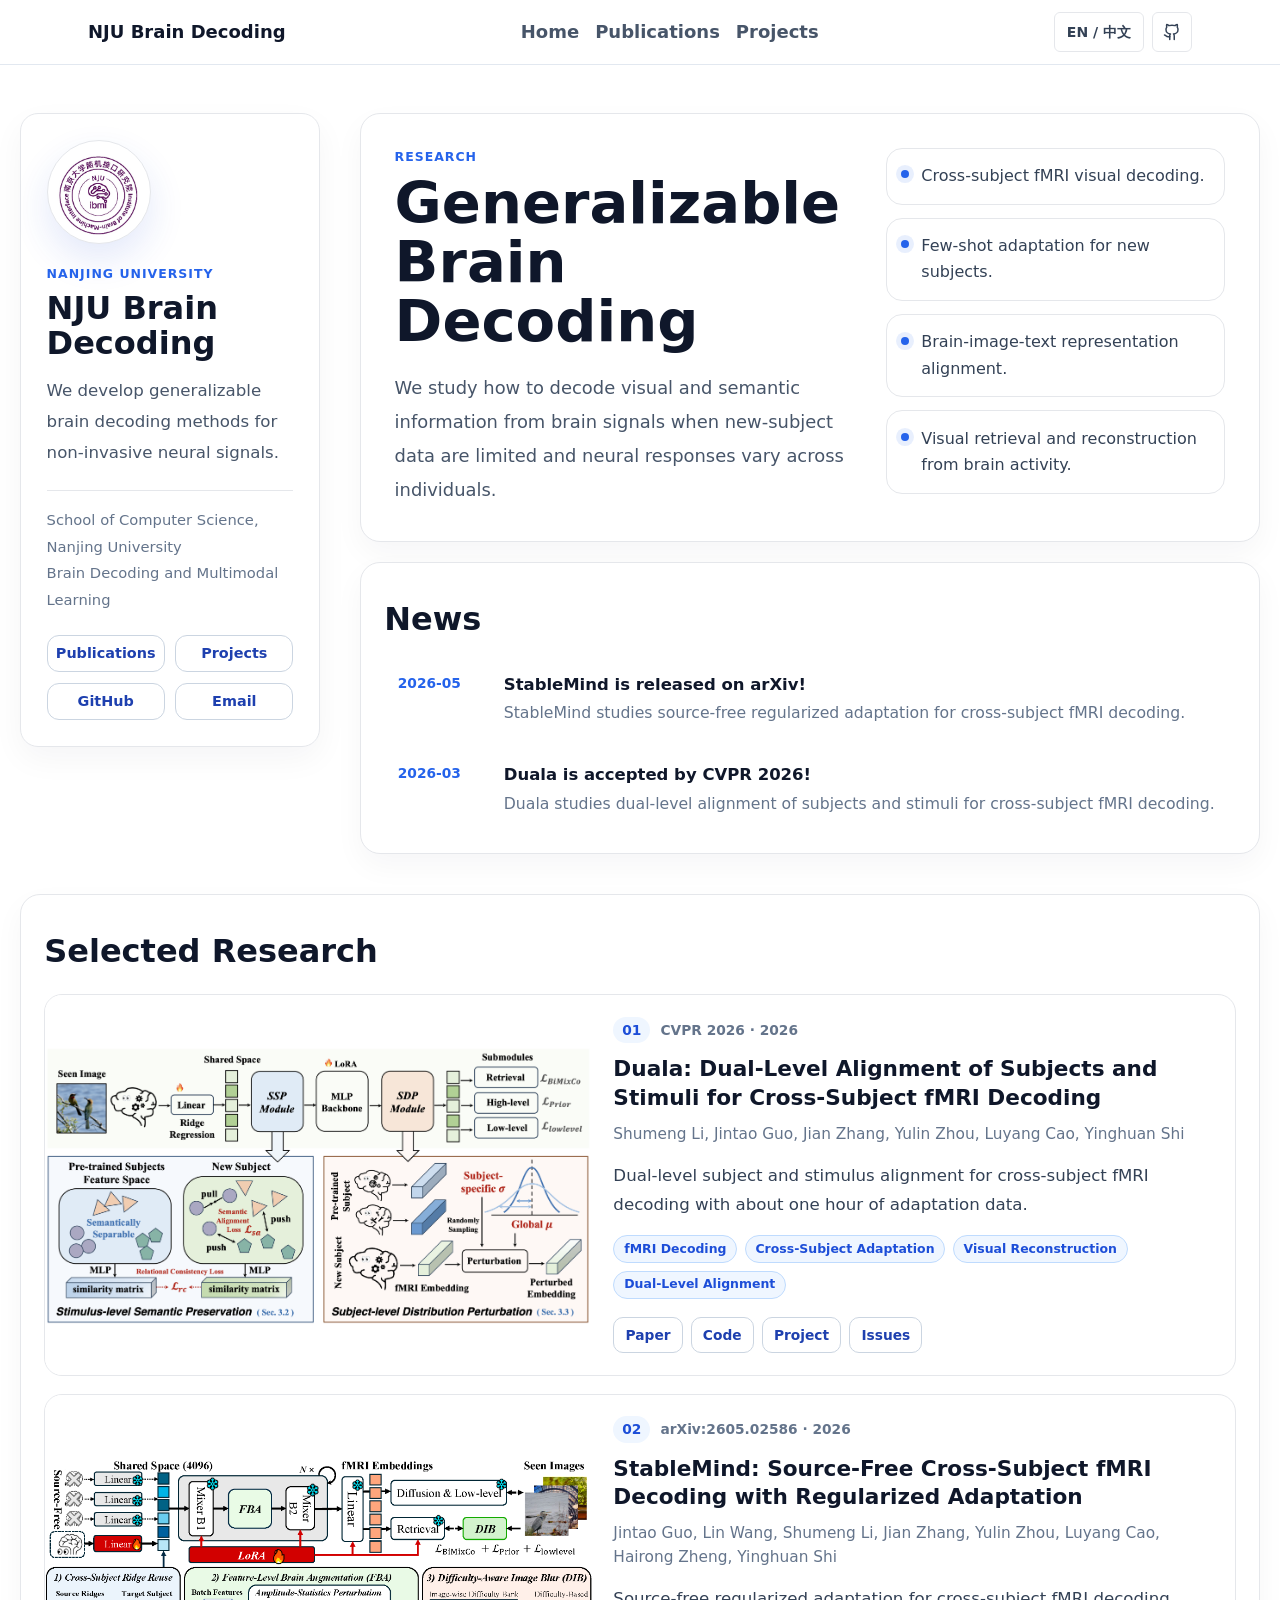
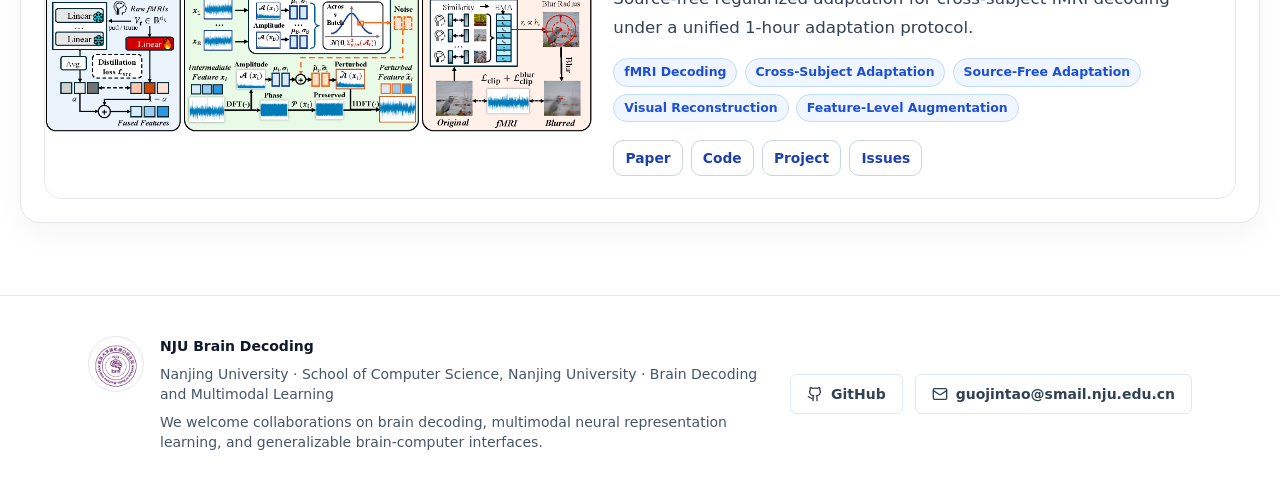
==== commit 514628a5: "Deploy NJU Brain Decoding homepage" ====
--- a/index.html
+++ b/index.html
@@ -5,7 +5,7 @@
         document.documentElement.dataset.locale = locale;
         document.documentElement.lang = locale === "zh" ? "zh-CN" : "en";
       })();
-    </script><link rel="stylesheet" href="/_astro/index.0UBNsCzH.css"></head> <body> <div class="site-background" aria-hidden="true"> <div class="nju-seal nju-seal-primary"> <span>南京大学</span> <strong>NJU</strong> <small>1902</small> </div> <div class="nju-seal nju-seal-secondary"> <span>南京大学</span> <strong>NJU</strong> <small>1902</small> </div> </div> <header class="sticky top-0 z-20 border-b border-slate-200 bg-white/95 backdrop-blur"><nav class="mx-auto flex max-w-6xl flex-wrap items-center justify-between gap-3 px-5 py-3 lg:px-6" aria-label="Main navigation"><a class="text-base font-bold text-ink md:text-lg" href="/" aria-label="NJU Brain Decoding"><span class="lang-en ">NJU Brain Decoding</span><span class="lang-zh ">南京大学脑机解码</span></a><div class="order-3 flex w-full items-center gap-4 overflow-x-auto border-t border-slate-100 pt-3 md:order-none md:w-auto md:border-0 md:pt-0"><a class="text-base font-semibold text-slate-600 transition hover:text-nju-700 md:text-lg" href="/"><span class="lang-en ">Home</span><span class="lang-zh ">首页</span></a><a class="text-base font-semibold text-slate-600 transition hover:text-nju-700 md:text-lg" href="/publications/"><span class="lang-en ">Publications</span><span class="lang-zh ">论文</span></a><a class="text-base font-semibold text-slate-600 transition hover:text-nju-700 md:text-lg" href="/projects/"><span class="lang-en ">Projects</span><span class="lang-zh ">项目</span></a></div><div class="flex items-center gap-2"><button class="lang-button" type="button" data-locale-toggle="true" aria-pressed="false">EN / 中文</button><a class="icon-link" href="https://github.com/NJU-BrainDecoding" aria-label="GitHub"><svg xmlns="http://www.w3.org/2000/svg" width="18" height="18" viewBox="0 0 24 24" fill="none" stroke="currentColor" stroke-width="2" stroke-linecap="round" stroke-linejoin="round" class="lucide lucide-github" aria-hidden="true"><path d="M15 22v-4a4.8 4.8 0 0 0-1-3.5c3 0 6-2 6-5.5.08-1.25-.27-2.48-1-3.5.28-1.15.28-2.35 0-3.5 0 0-1 0-3 1.5-2.64-.5-5.36-.5-8 0C6 2 5 2 5 2c-.3 1.15-.3 2.35 0 3.5A5.403 5.403 0 0 0 4 9c0 3.5 3 5.5 6 5.5-.39.49-.68 1.05-.85 1.65-.17.6-.22 1.23-.15 1.85v4"></path><path d="M9 18c-4.51 2-5-2-7-2"></path></svg></a></div></nav></header> <main>  <div class="homepage-shell"> <!-- Top: lab profile on the left, research/news summary on the right. --> <div class="top-grid"> <aside class="lab-sidebar"> <img class="lab-logo" src="/images/nju-bci-logo.png" alt="Nanjing University Brain-Machine Interface Institute logo"> <p class="sidebar-kicker"> <span class="lang-en ">Nanjing University</span><span class="lang-zh ">南京大学</span> </p> <h1> <span class="lang-en ">NJU Brain Decoding</span><span class="lang-zh ">南京大学脑机解码研究进展</span> </h1> <p class="lang-en sidebar-lead">We develop generalizable brain decoding methods for non-invasive neural signals.</p><p class="lang-zh sidebar-lead">面向非侵入式脑信号，研究跨个体、少样本、可泛化的脑机解码方法。</p> <div class="sidebar-meta"> <p> <span class="lang-en ">School of Computer Science, Nanjing University</span><span class="lang-zh ">南京大学计算机学院</span> </p><p> <span class="lang-en ">Brain Decoding and Multimodal Learning</span><span class="lang-zh ">脑机解码与多模态学习</span> </p> </div> <div class="sidebar-links"> <a href="/publications/"> <span class="lang-en ">Publications</span><span class="lang-zh ">论文列表</span> </a><a href="/projects/"> <span class="lang-en ">Projects</span><span class="lang-zh ">开源项目</span> </a><a href="https://github.com/NJU-BrainDecoding"> <span class="lang-en ">GitHub</span><span class="lang-zh ">GitHub</span> </a><a href="mailto:guojintao@smail.nju.edu.cn"> <span class="lang-en ">Email</span><span class="lang-zh ">邮箱</span> </a> </div> </aside> <div class="lab-main"> <!-- Research summary copy is maintained in src/data/site.ts. --> <section id="research" class="intro-panel"> <div> <p class="section-label"> <span class="lang-en ">Research</span><span class="lang-zh ">研究方向</span> </p> <h2> <span class="lang-en ">Generalizable Brain Decoding</span><span class="lang-zh ">可泛化脑机解码</span> </h2> <p class="lang-en intro-copy">We study how to decode visual and semantic information from brain signals when new-subject data are limited and neural responses vary across individuals.</p><p class="lang-zh intro-copy">我们面向非侵入式脑信号开展可泛化脑机解码研究，重点探索 fMRI 视觉解码、跨被试迁移、多模态表征对齐与生成式重建，推动脑机接口与多模态人工智能的深度融合。</p> </div> <div class="summary-list"> <div class="summary-item"> <span class="summary-dot"></span> <p><span class="lang-en ">Cross-subject fMRI visual decoding.</span><span class="lang-zh ">跨被试 fMRI 视觉解码</span></p> </div><div class="summary-item"> <span class="summary-dot"></span> <p><span class="lang-en ">Few-shot adaptation for new subjects.</span><span class="lang-zh ">新被试少样本适配</span></p> </div><div class="summary-item"> <span class="summary-dot"></span> <p><span class="lang-en ">Brain-image-text representation alignment.</span><span class="lang-zh ">脑信号、图像与文本表征对齐</span></p> </div><div class="summary-item"> <span class="summary-dot"></span> <p><span class="lang-en ">Visual retrieval and reconstruction from brain activity.</span><span class="lang-zh ">基于脑活动的图像检索与视觉重建</span></p> </div> </div> </section> <section class="news-strip"> <div class="section-heading-compact"> <h2> <span class="lang-en ">News</span><span class="lang-zh ">近期进展</span> </h2> </div> <div class="news-list-compact"> <a href="https://arxiv.org/pdf/2605.02586" class="news-row"> <time>2026-05</time> <div> <h3><span class="lang-en ">StableMind is released on arXiv!</span><span class="lang-zh ">StableMind 论文发布！</span></h3> <p><span class="lang-en ">StableMind studies source-free regularized adaptation for cross-subject fMRI decoding.</span><span class="lang-zh ">StableMind 研究跨被试 fMRI 解码中的源域不可见正则化适配问题。</span></p> </div> </a><a href="https://arxiv.org/pdf/2603.07625" class="news-row"> <time>2026-03</time> <div> <h3><span class="lang-en ">Duala is accepted by CVPR 2026!</span><span class="lang-zh ">Duala 被 CVPR 2026 接收！</span></h3> <p><span class="lang-en ">Duala studies dual-level alignment of subjects and stimuli for cross-subject fMRI decoding.</span><span class="lang-zh ">Duala 研究跨被试 fMRI 解码中的被试与刺激双层对齐。</span></p> </div> </a> </div> </section> </div> </div> <!-- Bottom: selected papers. Paper text/images are maintained in src/data/papers.ts. --> <section class="works-section"> <div class="section-heading-compact"> <p class="section-label"> <span class="lang-en "></span><span class="lang-zh "></span> </p> <h2> <span class="lang-en ">Selected Research</span><span class="lang-zh ">代表性研究</span> </h2> </div> <div class="work-list"> <article class="work-card"> <div class="demo-slot">  <img src="/images/papers/duala/image1.png" alt="Duala method overview: stimulus-level semantic preservation and subject-level distribution perturbation." loading="lazy">  </div> <div class="work-body"> <div class="work-meta"> <span class="work-index">01</span> <span>CVPR 2026 · 2026</span> </div> <h3> <a class="work-title-link" href="/papers/duala/"> <span class="lang-en ">Duala: Dual-Level Alignment of Subjects and Stimuli for Cross-Subject fMRI Decoding</span><span class="lang-zh ">Duala：面向跨被试 fMRI 解码的被试与刺激双层对齐方法</span> </a> </h3> <p class="authors">Shumeng Li, Jintao Guo, Jian Zhang, Yulin Zhou, Luyang Cao, Yinghuan Shi</p> <p class="work-highlight"> <span class="lang-en ">Dual-level subject and stimulus alignment for cross-subject fMRI decoding with about one hour of adaptation data.</span><span class="lang-zh ">利用约 1 小时新被试数据，进行刺激层面与被试层面的双层对齐以提升跨被试 fMRI 解码。</span> </p> <div class="tag-row"> <span><span class="lang-en ">fMRI Decoding</span><span class="lang-zh ">fMRI 解码</span></span><span><span class="lang-en ">Cross-Subject Adaptation</span><span class="lang-zh ">跨被试适配</span></span><span><span class="lang-en ">Visual Reconstruction</span><span class="lang-zh ">视觉重建</span></span><span><span class="lang-en ">Dual-Level Alignment</span><span class="lang-zh ">双层对齐</span></span> </div> <div class="work-actions"> <a href="https://arxiv.org/pdf/2603.07625"><span class="lang-en ">Paper</span><span class="lang-zh ">论文</span></a> <a href="https://github.com/ShumengLI/Duala"><span class="lang-en ">Code</span><span class="lang-zh ">代码</span></a> <a href="https://nju-braindecoding.github.io/papers/duala/"><span class="lang-en ">Project</span><span class="lang-zh ">项目主页</span></a> <a href="https://github.com/ShumengLI/Duala/issues"><span class="lang-en ">Issues</span><span class="lang-zh ">反馈</span></a> </div> </div> </article><article class="work-card"> <div class="demo-slot">  <img src="/images/papers/stablemind/image1.png" alt="StableMind method framework" loading="lazy">  </div> <div class="work-body"> <div class="work-meta"> <span class="work-index">02</span> <span>arXiv:2605.02586 · 2026</span> </div> <h3> <a class="work-title-link" href="/papers/stablemind/"> <span class="lang-en ">StableMind: Source-Free Cross-Subject fMRI Decoding with Regularized Adaptation</span><span class="lang-zh ">StableMind：面向源域不可见跨被试 fMRI 解码的正则化适配方法</span> </a> </h3> <p class="authors">Jintao Guo, Lin Wang, Shumeng Li, Jian Zhang, Yulin Zhou, Luyang Cao, Hairong Zheng, Yinghuan Shi</p> <p class="work-highlight"> <span class="lang-en ">Source-free regularized adaptation for cross-subject fMRI decoding under a unified 1-hour adaptation protocol.</span><span class="lang-zh ">在统一的 1 小时适配协议下，研究源域不可见跨被试 fMRI 解码的正则化适配框架。</span> </p> <div class="tag-row"> <span><span class="lang-en ">fMRI Decoding</span><span class="lang-zh ">fMRI 解码</span></span><span><span class="lang-en ">Cross-Subject Adaptation</span><span class="lang-zh ">跨被试适配</span></span><span><span class="lang-en ">Source-Free Adaptation</span><span class="lang-zh ">源域不可见适配</span></span><span><span class="lang-en ">Visual Reconstruction</span><span class="lang-zh ">视觉重建</span></span><span><span class="lang-en ">Feature-Level Augmentation</span><span class="lang-zh ">特征级增强</span></span> </div> <div class="work-actions"> <a href="https://arxiv.org/pdf/2605.02586"><span class="lang-en ">Paper</span><span class="lang-zh ">论文</span></a> <a href="https://github.com/lingeringlight/StableMind"><span class="lang-en ">Code</span><span class="lang-zh ">代码</span></a> <a href="https://nju-braindecoding.github.io/papers/stablemind/"><span class="lang-en ">Project</span><span class="lang-zh ">项目主页</span></a> <a href="https://github.com/lingeringlight/StableMind/issues"><span class="lang-en ">Issues</span><span class="lang-zh ">反馈</span></a> </div> </div> </article> </div> </section> </div>  </main> <link rel="preload" as="image" href="/images/nju-bci-logo.png"/><footer class="border-t border-slate-200 bg-white"><div class="mx-auto grid max-w-6xl gap-6 px-5 py-10 text-sm text-slate-600 md:grid-cols-[1fr_auto] lg:px-6"><div class="footer-brand"><img src="/images/nju-bci-logo.png" alt="Nanjing University Brain-Machine Interface Institute logo"/><div><p class="font-semibold text-ink"><span class="lang-en ">NJU Brain Decoding</span><span class="lang-zh ">南京大学脑机解码研究进展</span></p><p class="lang-en mt-2">Nanjing University · School of Computer Science, Nanjing University · Brain Decoding and Multimodal Learning</p><p class="lang-zh mt-2">南京大学 · 南京大学计算机学院 · 脑机解码与多模态学习</p><p class="lang-en mt-2">We welcome collaborations on brain decoding, multimodal neural representation learning, and generalizable brain-computer interfaces.</p><p class="lang-zh mt-2">欢迎围绕脑解码、多模态神经表征学习和可泛化脑机接口开展合作。</p></div></div><div class="flex flex-wrap items-center gap-3 md:justify-end"><a class="footer-link" href="https://github.com/NJU-BrainDecoding"><svg xmlns="http://www.w3.org/2000/svg" width="16" height="16" viewBox="0 0 24 24" fill="none" stroke="currentColor" stroke-width="2" stroke-linecap="round" stroke-linejoin="round" class="lucide lucide-github" aria-hidden="true"><path d="M15 22v-4a4.8 4.8 0 0 0-1-3.5c3 0 6-2 6-5.5.08-1.25-.27-2.48-1-3.5.28-1.15.28-2.35 0-3.5 0 0-1 0-3 1.5-2.64-.5-5.36-.5-8 0C6 2 5 2 5 2c-.3 1.15-.3 2.35 0 3.5A5.403 5.403 0 0 0 4 9c0 3.5 3 5.5 6 5.5-.39.49-.68 1.05-.85 1.65-.17.6-.22 1.23-.15 1.85v4"></path><path d="M9 18c-4.51 2-5-2-7-2"></path></svg>GitHub</a><a class="footer-link" href="mailto:guojintao@smail.nju.edu.cn"><svg xmlns="http://www.w3.org/2000/svg" width="16" height="16" viewBox="0 0 24 24" fill="none" stroke="currentColor" stroke-width="2" stroke-linecap="round" stroke-linejoin="round" class="lucide lucide-mail" aria-hidden="true"><path d="m22 7-8.991 5.727a2 2 0 0 1-2.009 0L2 7"></path><rect x="2" y="4" width="20" height="16" rx="2"></rect></svg>guojintao@smail.nju.edu.cn</a></div></div></footer> <script>
+    </script><link rel="stylesheet" href="/_astro/index.XlPyJa11.css"></head> <body> <div class="site-background" aria-hidden="true"> <div class="nju-seal nju-seal-primary"> <span>南京大学</span> <strong>NJU</strong> <small>1902</small> </div> <div class="nju-seal nju-seal-secondary"> <span>南京大学</span> <strong>NJU</strong> <small>1902</small> </div> </div> <header class="sticky top-0 z-20 border-b border-slate-200 bg-white/95 backdrop-blur"><nav class="mx-auto flex max-w-6xl flex-wrap items-center justify-between gap-3 px-5 py-3 lg:px-6" aria-label="Main navigation"><a class="text-base font-bold text-ink md:text-lg" href="/" aria-label="NJU Brain Decoding"><span class="lang-en ">NJU Brain Decoding</span><span class="lang-zh ">南京大学脑机解码</span></a><div class="order-3 flex w-full items-center gap-4 overflow-x-auto border-t border-slate-100 pt-3 md:order-none md:w-auto md:border-0 md:pt-0"><a class="text-base font-semibold text-slate-600 transition hover:text-nju-700 md:text-lg" href="/"><span class="lang-en ">Home</span><span class="lang-zh ">首页</span></a><a class="text-base font-semibold text-slate-600 transition hover:text-nju-700 md:text-lg" href="/publications/"><span class="lang-en ">Publications</span><span class="lang-zh ">论文</span></a><a class="text-base font-semibold text-slate-600 transition hover:text-nju-700 md:text-lg" href="/projects/"><span class="lang-en ">Projects</span><span class="lang-zh ">项目</span></a></div><div class="flex items-center gap-2"><button class="lang-button" type="button" data-locale-toggle="true" aria-pressed="false">EN / 中文</button><a class="icon-link" href="https://github.com/NJU-BrainDecoding" aria-label="GitHub"><svg xmlns="http://www.w3.org/2000/svg" width="18" height="18" viewBox="0 0 24 24" fill="none" stroke="currentColor" stroke-width="2" stroke-linecap="round" stroke-linejoin="round" class="lucide lucide-github" aria-hidden="true"><path d="M15 22v-4a4.8 4.8 0 0 0-1-3.5c3 0 6-2 6-5.5.08-1.25-.27-2.48-1-3.5.28-1.15.28-2.35 0-3.5 0 0-1 0-3 1.5-2.64-.5-5.36-.5-8 0C6 2 5 2 5 2c-.3 1.15-.3 2.35 0 3.5A5.403 5.403 0 0 0 4 9c0 3.5 3 5.5 6 5.5-.39.49-.68 1.05-.85 1.65-.17.6-.22 1.23-.15 1.85v4"></path><path d="M9 18c-4.51 2-5-2-7-2"></path></svg></a></div></nav></header> <main>  <div class="homepage-shell"> <!-- Top: lab profile on the left, research/news summary on the right. --> <div class="top-grid"> <aside class="lab-sidebar"> <img class="lab-logo" src="/images/nju-bci-logo.png" alt="Nanjing University Brain-Machine Interface Institute logo"> <p class="sidebar-kicker"> <span class="lang-en ">Nanjing University</span><span class="lang-zh ">南京大学</span> </p> <h1> <span class="lang-en ">NJU Brain Decoding</span><span class="lang-zh ">南京大学脑机解码研究进展</span> </h1> <p class="lang-en sidebar-lead">We develop generalizable brain decoding methods for non-invasive neural signals.</p><p class="lang-zh sidebar-lead">面向非侵入式脑信号，研究跨个体、少样本、可泛化的脑机解码方法。</p> <div class="sidebar-meta"> <p> <span class="lang-en ">School of Computer Science, Nanjing University</span><span class="lang-zh ">南京大学计算机学院</span> </p><p> <span class="lang-en ">Brain Decoding and Multimodal Learning</span><span class="lang-zh ">脑机解码与多模态学习</span> </p> </div> <div class="sidebar-links"> <a href="/publications/"> <span class="lang-en ">Publications</span><span class="lang-zh ">论文列表</span> </a><a href="/projects/"> <span class="lang-en ">Projects</span><span class="lang-zh ">开源项目</span> </a><a href="https://github.com/NJU-BrainDecoding"> <span class="lang-en ">GitHub</span><span class="lang-zh ">GitHub</span> </a><a href="mailto:guojintao@smail.nju.edu.cn"> <span class="lang-en ">Email</span><span class="lang-zh ">邮箱</span> </a> </div> </aside> <div class="lab-main"> <!-- Research summary copy is maintained in src/data/site.ts. --> <section id="research" class="intro-panel"> <div> <p class="section-label"> <span class="lang-en ">Research</span><span class="lang-zh ">研究方向</span> </p> <h2> <span class="lang-en ">Generalizable Brain Decoding</span><span class="lang-zh ">可泛化脑机解码</span> </h2> <p class="lang-en intro-copy">We study how to decode visual and semantic information from brain signals when new-subject data are limited and neural responses vary across individuals.</p><p class="lang-zh intro-copy">我们面向非侵入式脑信号开展可泛化脑机解码研究，重点探索 fMRI 视觉解码、跨被试迁移、多模态表征对齐与生成式重建，推动脑机接口与多模态人工智能的深度融合。</p> </div> <div class="summary-list"> <div class="summary-item"> <span class="summary-dot"></span> <p><span class="lang-en ">Cross-subject fMRI visual decoding.</span><span class="lang-zh ">跨被试 fMRI 视觉解码</span></p> </div><div class="summary-item"> <span class="summary-dot"></span> <p><span class="lang-en ">Few-shot adaptation for new subjects.</span><span class="lang-zh ">新被试少样本适配</span></p> </div><div class="summary-item"> <span class="summary-dot"></span> <p><span class="lang-en ">Brain-image-text representation alignment.</span><span class="lang-zh ">脑信号、图像与文本表征对齐</span></p> </div><div class="summary-item"> <span class="summary-dot"></span> <p><span class="lang-en ">Visual retrieval and reconstruction from brain activity.</span><span class="lang-zh ">基于脑活动的图像检索与视觉重建</span></p> </div> </div> </section> <section class="news-strip"> <div class="section-heading-compact"> <h2> <span class="lang-en ">News</span><span class="lang-zh ">近期进展</span> </h2> </div> <div class="news-list-compact"> <a href="https://arxiv.org/pdf/2605.02586" class="news-row"> <time>2026-05</time> <div> <h3><span class="lang-en ">StableMind is released on arXiv!</span><span class="lang-zh ">StableMind 论文发布！</span></h3> <p><span class="lang-en ">StableMind studies source-free regularized adaptation for cross-subject fMRI decoding.</span><span class="lang-zh ">StableMind 研究跨被试 fMRI 解码中的源域不可见正则化适配问题。</span></p> </div> </a><a href="https://arxiv.org/pdf/2603.07625" class="news-row"> <time>2026-03</time> <div> <h3><span class="lang-en ">Duala is accepted by CVPR 2026!</span><span class="lang-zh ">Duala 被 CVPR 2026 接收！</span></h3> <p><span class="lang-en ">Duala studies dual-level alignment of subjects and stimuli for cross-subject fMRI decoding.</span><span class="lang-zh ">Duala 研究跨被试 fMRI 解码中的被试与刺激双层对齐。</span></p> </div> </a> </div> </section> </div> </div> <!-- Bottom: selected papers. Paper text/images are maintained in src/content/papers/*.md. --> <section class="works-section"> <div class="section-heading-compact"> <p class="section-label"> <span class="lang-en "></span><span class="lang-zh "></span> </p> <h2> <span class="lang-en ">Selected Research</span><span class="lang-zh ">代表性研究</span> </h2> </div> <div class="work-list"> <article class="work-card"> <div class="demo-slot">  <img src="/images/papers/duala/image1.png" alt="Duala method overview: stimulus-level semantic preservation and subject-level distribution perturbation." loading="lazy">  </div> <div class="work-body"> <div class="work-meta"> <span class="work-index">01</span> <span>CVPR 2026 · 2026</span> </div> <h3> <a class="work-title-link" href="/papers/duala/"> <span class="lang-en ">Duala: Dual-Level Alignment of Subjects and Stimuli for Cross-Subject fMRI Decoding</span><span class="lang-zh ">Duala：面向跨被试 fMRI 解码的被试与刺激双层对齐方法</span> </a> </h3> <p class="authors">Shumeng Li, Jintao Guo, Jian Zhang, Yulin Zhou, Luyang Cao, Yinghuan Shi</p> <p class="work-highlight"> <span class="lang-en ">Dual-level subject and stimulus alignment for cross-subject fMRI decoding with about one hour of adaptation data.</span><span class="lang-zh ">利用约 1 小时新被试数据，进行刺激层面与被试层面的双层对齐以提升跨被试 fMRI 解码。</span> </p> <div class="tag-row"> <span><span class="lang-en ">fMRI Decoding</span><span class="lang-zh ">fMRI 解码</span></span><span><span class="lang-en ">Cross-Subject Adaptation</span><span class="lang-zh ">跨被试适配</span></span><span><span class="lang-en ">Visual Reconstruction</span><span class="lang-zh ">视觉重建</span></span><span><span class="lang-en ">Dual-Level Alignment</span><span class="lang-zh ">双层对齐</span></span> </div> <div class="work-actions"> <a href="https://arxiv.org/pdf/2603.07625"><span class="lang-en ">Paper</span><span class="lang-zh ">论文</span></a> <a href="https://github.com/ShumengLI/Duala"><span class="lang-en ">Code</span><span class="lang-zh ">代码</span></a> <a href="https://nju-braindecoding.github.io/papers/duala/"><span class="lang-en ">Project</span><span class="lang-zh ">项目主页</span></a> <a href="https://github.com/ShumengLI/Duala/issues"><span class="lang-en ">Issues</span><span class="lang-zh ">反馈</span></a> </div> </div> </article><article class="work-card"> <div class="demo-slot">  <img src="/images/papers/stablemind/image1.png" alt="StableMind method framework" loading="lazy">  </div> <div class="work-body"> <div class="work-meta"> <span class="work-index">02</span> <span>arXiv:2605.02586 · 2026</span> </div> <h3> <a class="work-title-link" href="/papers/stablemind/"> <span class="lang-en ">StableMind: Source-Free Cross-Subject fMRI Decoding with Regularized Adaptation</span><span class="lang-zh ">StableMind：面向源域不可见跨被试 fMRI 解码的正则化适配方法</span> </a> </h3> <p class="authors">Jintao Guo, Lin Wang, Shumeng Li, Jian Zhang, Yulin Zhou, Luyang Cao, Hairong Zheng, Yinghuan Shi</p> <p class="work-highlight"> <span class="lang-en ">Source-free regularized adaptation for cross-subject fMRI decoding under a unified 1-hour adaptation protocol.</span><span class="lang-zh ">在统一的 1 小时适配协议下，研究源域不可见跨被试 fMRI 解码的正则化适配框架。</span> </p> <div class="tag-row"> <span><span class="lang-en ">fMRI Decoding</span><span class="lang-zh ">fMRI 解码</span></span><span><span class="lang-en ">Cross-Subject Adaptation</span><span class="lang-zh ">跨被试适配</span></span><span><span class="lang-en ">Source-Free Adaptation</span><span class="lang-zh ">源域不可见适配</span></span><span><span class="lang-en ">Visual Reconstruction</span><span class="lang-zh ">视觉重建</span></span><span><span class="lang-en ">Feature-Level Augmentation</span><span class="lang-zh ">特征级增强</span></span> </div> <div class="work-actions"> <a href="https://arxiv.org/pdf/2605.02586"><span class="lang-en ">Paper</span><span class="lang-zh ">论文</span></a> <a href="https://github.com/lingeringlight/StableMind"><span class="lang-en ">Code</span><span class="lang-zh ">代码</span></a> <a href="https://nju-braindecoding.github.io/papers/stablemind/"><span class="lang-en ">Project</span><span class="lang-zh ">项目主页</span></a> <a href="https://github.com/lingeringlight/StableMind/issues"><span class="lang-en ">Issues</span><span class="lang-zh ">反馈</span></a> </div> </div> </article> </div> </section> </div>  </main> <link rel="preload" as="image" href="/images/nju-bci-logo.png"/><footer class="border-t border-slate-200 bg-white"><div class="mx-auto grid max-w-6xl gap-6 px-5 py-10 text-sm text-slate-600 md:grid-cols-[1fr_auto] lg:px-6"><div class="footer-brand"><img src="/images/nju-bci-logo.png" alt="Nanjing University Brain-Machine Interface Institute logo"/><div><p class="font-semibold text-ink"><span class="lang-en ">NJU Brain Decoding</span><span class="lang-zh ">南京大学脑机解码研究进展</span></p><p class="lang-en mt-2">Nanjing University · School of Computer Science, Nanjing University · Brain Decoding and Multimodal Learning</p><p class="lang-zh mt-2">南京大学 · 南京大学计算机学院 · 脑机解码与多模态学习</p><p class="lang-en mt-2">We welcome collaborations on brain decoding, multimodal neural representation learning, and generalizable brain-computer interfaces.</p><p class="lang-zh mt-2">欢迎围绕脑解码、多模态神经表征学习和可泛化脑机接口开展合作。</p></div></div><div class="flex flex-wrap items-center gap-3 md:justify-end"><a class="footer-link" href="https://github.com/NJU-BrainDecoding"><svg xmlns="http://www.w3.org/2000/svg" width="16" height="16" viewBox="0 0 24 24" fill="none" stroke="currentColor" stroke-width="2" stroke-linecap="round" stroke-linejoin="round" class="lucide lucide-github" aria-hidden="true"><path d="M15 22v-4a4.8 4.8 0 0 0-1-3.5c3 0 6-2 6-5.5.08-1.25-.27-2.48-1-3.5.28-1.15.28-2.35 0-3.5 0 0-1 0-3 1.5-2.64-.5-5.36-.5-8 0C6 2 5 2 5 2c-.3 1.15-.3 2.35 0 3.5A5.403 5.403 0 0 0 4 9c0 3.5 3 5.5 6 5.5-.39.49-.68 1.05-.85 1.65-.17.6-.22 1.23-.15 1.85v4"></path><path d="M9 18c-4.51 2-5-2-7-2"></path></svg>GitHub</a><a class="footer-link" href="mailto:guojintao@smail.nju.edu.cn"><svg xmlns="http://www.w3.org/2000/svg" width="16" height="16" viewBox="0 0 24 24" fill="none" stroke="currentColor" stroke-width="2" stroke-linecap="round" stroke-linejoin="round" class="lucide lucide-mail" aria-hidden="true"><path d="m22 7-8.991 5.727a2 2 0 0 1-2.009 0L2 7"></path><rect x="2" y="4" width="20" height="16" rx="2"></rect></svg>guojintao@smail.nju.edu.cn</a></div></div></footer> <script>
       (() => {
         const root = document.documentElement;
         const apply = (locale) => {
--- a/_astro/index.XlPyJa11.css
+++ b/_astro/index.XlPyJa11.css
@@ -0,0 +1 @@
+*,:before,:after{--tw-border-spacing-x: 0;--tw-border-spacing-y: 0;--tw-translate-x: 0;--tw-translate-y: 0;--tw-rotate: 0;--tw-skew-x: 0;--tw-skew-y: 0;--tw-scale-x: 1;--tw-scale-y: 1;--tw-pan-x: ;--tw-pan-y: ;--tw-pinch-zoom: ;--tw-scroll-snap-strictness: proximity;--tw-gradient-from-position: ;--tw-gradient-via-position: ;--tw-gradient-to-position: ;--tw-ordinal: ;--tw-slashed-zero: ;--tw-numeric-figure: ;--tw-numeric-spacing: ;--tw-numeric-fraction: ;--tw-ring-inset: ;--tw-ring-offset-width: 0px;--tw-ring-offset-color: #fff;--tw-ring-color: rgb(59 130 246 / .5);--tw-ring-offset-shadow: 0 0 #0000;--tw-ring-shadow: 0 0 #0000;--tw-shadow: 0 0 #0000;--tw-shadow-colored: 0 0 #0000;--tw-blur: ;--tw-brightness: ;--tw-contrast: ;--tw-grayscale: ;--tw-hue-rotate: ;--tw-invert: ;--tw-saturate: ;--tw-sepia: ;--tw-drop-shadow: ;--tw-backdrop-blur: ;--tw-backdrop-brightness: ;--tw-backdrop-contrast: ;--tw-backdrop-grayscale: ;--tw-backdrop-hue-rotate: ;--tw-backdrop-invert: ;--tw-backdrop-opacity: ;--tw-backdrop-saturate: ;--tw-backdrop-sepia: ;--tw-contain-size: ;--tw-contain-layout: ;--tw-contain-paint: ;--tw-contain-style: }::backdrop{--tw-border-spacing-x: 0;--tw-border-spacing-y: 0;--tw-translate-x: 0;--tw-translate-y: 0;--tw-rotate: 0;--tw-skew-x: 0;--tw-skew-y: 0;--tw-scale-x: 1;--tw-scale-y: 1;--tw-pan-x: ;--tw-pan-y: ;--tw-pinch-zoom: ;--tw-scroll-snap-strictness: proximity;--tw-gradient-from-position: ;--tw-gradient-via-position: ;--tw-gradient-to-position: ;--tw-ordinal: ;--tw-slashed-zero: ;--tw-numeric-figure: ;--tw-numeric-spacing: ;--tw-numeric-fraction: ;--tw-ring-inset: ;--tw-ring-offset-width: 0px;--tw-ring-offset-color: #fff;--tw-ring-color: rgb(59 130 246 / .5);--tw-ring-offset-shadow: 0 0 #0000;--tw-ring-shadow: 0 0 #0000;--tw-shadow: 0 0 #0000;--tw-shadow-colored: 0 0 #0000;--tw-blur: ;--tw-brightness: ;--tw-contrast: ;--tw-grayscale: ;--tw-hue-rotate: ;--tw-invert: ;--tw-saturate: ;--tw-sepia: ;--tw-drop-shadow: ;--tw-backdrop-blur: ;--tw-backdrop-brightness: ;--tw-backdrop-contrast: ;--tw-backdrop-grayscale: ;--tw-backdrop-hue-rotate: ;--tw-backdrop-invert: ;--tw-backdrop-opacity: ;--tw-backdrop-saturate: ;--tw-backdrop-sepia: ;--tw-contain-size: ;--tw-contain-layout: ;--tw-contain-paint: ;--tw-contain-style: }*,:before,:after{box-sizing:border-box;border-width:0;border-style:solid;border-color:#e5e7eb}:before,:after{--tw-content: ""}html,:host{line-height:1.5;-webkit-text-size-adjust:100%;-moz-tab-size:4;-o-tab-size:4;tab-size:4;font-family:ui-sans-serif,system-ui,sans-serif,"Apple Color Emoji","Segoe UI Emoji",Segoe UI Symbol,"Noto Color Emoji";font-feature-settings:normal;font-variation-settings:normal;-webkit-tap-highlight-color:transparent}body{margin:0;line-height:inherit}hr{height:0;color:inherit;border-top-width:1px}abbr:where([title]){-webkit-text-decoration:underline dotted;text-decoration:underline dotted}h1,h2,h3,h4,h5,h6{font-size:inherit;font-weight:inherit}a{color:inherit;text-decoration:inherit}b,strong{font-weight:bolder}code,kbd,samp,pre{font-family:ui-monospace,SFMono-Regular,Menlo,Monaco,Consolas,Liberation Mono,Courier New,monospace;font-feature-settings:normal;font-variation-settings:normal;font-size:1em}small{font-size:80%}sub,sup{font-size:75%;line-height:0;position:relative;vertical-align:baseline}sub{bottom:-.25em}sup{top:-.5em}table{text-indent:0;border-color:inherit;border-collapse:collapse}button,input,optgroup,select,textarea{font-family:inherit;font-feature-settings:inherit;font-variation-settings:inherit;font-size:100%;font-weight:inherit;line-height:inherit;letter-spacing:inherit;color:inherit;margin:0;padding:0}button,select{text-transform:none}button,input:where([type=button]),input:where([type=reset]),input:where([type=submit]){-webkit-appearance:button;background-color:transparent;background-image:none}:-moz-focusring{outline:auto}:-moz-ui-invalid{box-shadow:none}progress{vertical-align:baseline}::-webkit-inner-spin-button,::-webkit-outer-spin-button{height:auto}[type=search]{-webkit-appearance:textfield;outline-offset:-2px}::-webkit-search-decoration{-webkit-appearance:none}::-webkit-file-upload-button{-webkit-appearance:button;font:inherit}summary{display:list-item}blockquote,dl,dd,h1,h2,h3,h4,h5,h6,hr,figure,p,pre{margin:0}fieldset{margin:0;padding:0}legend{padding:0}ol,ul,menu{list-style:none;margin:0;padding:0}dialog{padding:0}textarea{resize:vertical}input::-moz-placeholder,textarea::-moz-placeholder{opacity:1;color:#9ca3af}input::placeholder,textarea::placeholder{opacity:1;color:#9ca3af}button,[role=button]{cursor:pointer}:disabled{cursor:default}img,svg,video,canvas,audio,iframe,embed,object{display:block;vertical-align:middle}img,video{max-width:100%;height:auto}[hidden]:where(:not([hidden=until-found])){display:none}.section{margin-left:auto;margin-right:auto;max-width:72rem;padding:3.5rem 1.25rem}@media(min-width:1024px){.section{padding-left:1.5rem;padding-right:1.5rem}}.section-heading h2,.page-hero h1{margin-top:.75rem;font-size:1.875rem;line-height:2.25rem;font-weight:600;letter-spacing:0em;--tw-text-opacity: 1;color:rgb(15 23 42 / var(--tw-text-opacity, 1))}@media(min-width:768px){.section-heading h2,.page-hero h1{font-size:2.25rem;line-height:2.5rem}}.section-heading p:not(.eyebrow),.page-hero p:not(.eyebrow){margin-top:1rem;font-size:1rem;line-height:1.75rem;--tw-text-opacity: 1;color:rgb(71 85 105 / var(--tw-text-opacity, 1))}.eyebrow{font-size:.875rem;line-height:1.25rem;font-weight:600;text-transform:uppercase;letter-spacing:0em;--tw-text-opacity: 1;color:rgb(29 78 216 / var(--tw-text-opacity, 1))}.page-hero{margin-left:auto;margin-right:auto;max-width:72rem;padding:3.5rem 1.25rem 2.5rem}@media(min-width:1024px){.page-hero{padding-left:1.5rem;padding-right:1.5rem}}.tag{border-radius:.375rem;border-width:1px;--tw-border-opacity: 1;border-color:rgb(219 234 254 / var(--tw-border-opacity, 1));--tw-bg-opacity: 1;background-color:rgb(239 246 255 / var(--tw-bg-opacity, 1));padding:.25rem .625rem;font-size:.75rem;line-height:1rem;font-weight:500;--tw-text-opacity: 1;color:rgb(29 78 216 / var(--tw-text-opacity, 1))}.btn-primary,.btn-secondary,.btn-ghost,.paper-action,.footer-link,.bibtex-details summary{display:inline-flex;min-height:2.5rem;align-items:center;justify-content:center;gap:.5rem;border-radius:.375rem;padding:.5rem 1rem;font-size:.875rem;line-height:1.25rem;font-weight:600;transition-property:color,background-color,border-color,text-decoration-color,fill,stroke,opacity,box-shadow,transform,filter,backdrop-filter;transition-timing-function:cubic-bezier(.4,0,.2,1);transition-duration:.15s}.paper-action{border-width:1px;--tw-border-opacity: 1;border-color:rgb(226 232 240 / var(--tw-border-opacity, 1));--tw-bg-opacity: 1;background-color:rgb(255 255 255 / var(--tw-bg-opacity, 1));--tw-text-opacity: 1;color:rgb(51 65 85 / var(--tw-text-opacity, 1))}.paper-action:hover{--tw-border-opacity: 1;border-color:rgb(147 197 253 / var(--tw-border-opacity, 1));--tw-bg-opacity: 1;background-color:rgb(239 246 255 / var(--tw-bg-opacity, 1));--tw-text-opacity: 1;color:rgb(29 78 216 / var(--tw-text-opacity, 1))}.footer-link{border-width:1px;--tw-border-opacity: 1;border-color:rgb(226 232 240 / var(--tw-border-opacity, 1));--tw-bg-opacity: 1;background-color:rgb(255 255 255 / var(--tw-bg-opacity, 1));--tw-text-opacity: 1;color:rgb(51 65 85 / var(--tw-text-opacity, 1))}.footer-link:hover{--tw-border-opacity: 1;border-color:rgb(147 197 253 / var(--tw-border-opacity, 1));--tw-text-opacity: 1;color:rgb(29 78 216 / var(--tw-text-opacity, 1))}.bibtex-details{width:100%}@media(min-width:768px){.bibtex-details{width:auto}}.bibtex-details summary{cursor:pointer;list-style-type:none;border-width:1px;--tw-border-opacity: 1;border-color:rgb(226 232 240 / var(--tw-border-opacity, 1));--tw-bg-opacity: 1;background-color:rgb(255 255 255 / var(--tw-bg-opacity, 1));--tw-text-opacity: 1;color:rgb(51 65 85 / var(--tw-text-opacity, 1))}.bibtex-details summary:hover{--tw-border-opacity: 1;border-color:rgb(147 197 253 / var(--tw-border-opacity, 1));--tw-bg-opacity: 1;background-color:rgb(239 246 255 / var(--tw-bg-opacity, 1));--tw-text-opacity: 1;color:rgb(29 78 216 / var(--tw-text-opacity, 1))}.bibtex-details summary::-webkit-details-marker{display:none}.bibtex-details pre{margin-top:.75rem;max-width:100%;overflow-x:auto;border-radius:.375rem;border-width:1px;--tw-border-opacity: 1;border-color:rgb(226 232 240 / var(--tw-border-opacity, 1));--tw-bg-opacity: 1;background-color:rgb(2 6 23 / var(--tw-bg-opacity, 1));padding:1rem;font-size:.75rem;line-height:1.5rem;--tw-text-opacity: 1;color:rgb(241 245 249 / var(--tw-text-opacity, 1))}.collapse{visibility:collapse}.sticky{position:sticky}.top-0{top:0}.z-20{z-index:20}.order-3{order:3}.mx-auto{margin-left:auto;margin-right:auto}.mt-2{margin-top:.5rem}.mt-3{margin-top:.75rem}.mt-4{margin-top:1rem}.mt-5{margin-top:1.25rem}.mt-6{margin-top:1.5rem}.flex{display:flex}.inline-flex{display:inline-flex}.grid{display:grid}.h-fit{height:-moz-fit-content;height:fit-content}.min-h-10{min-height:2.5rem}.w-full{width:100%}.max-w-6xl{max-width:72rem}.flex-col{flex-direction:column}.flex-wrap{flex-wrap:wrap}.items-center{align-items:center}.justify-between{justify-content:space-between}.gap-2{gap:.5rem}.gap-3{gap:.75rem}.gap-4{gap:1rem}.gap-6{gap:1.5rem}.overflow-x-auto{overflow-x:auto}.rounded-md{border-radius:.375rem}.border{border-width:1px}.border-b{border-bottom-width:1px}.border-t{border-top-width:1px}.border-slate-100{--tw-border-opacity: 1;border-color:rgb(241 245 249 / var(--tw-border-opacity, 1))}.border-slate-200{--tw-border-opacity: 1;border-color:rgb(226 232 240 / var(--tw-border-opacity, 1))}.bg-slate-100{--tw-bg-opacity: 1;background-color:rgb(241 245 249 / var(--tw-bg-opacity, 1))}.bg-white{--tw-bg-opacity: 1;background-color:rgb(255 255 255 / var(--tw-bg-opacity, 1))}.bg-white\/95{background-color:#fffffff2}.px-3{padding-left:.75rem;padding-right:.75rem}.px-5{padding-left:1.25rem;padding-right:1.25rem}.py-10{padding-top:2.5rem;padding-bottom:2.5rem}.py-2{padding-top:.5rem;padding-bottom:.5rem}.py-3{padding-top:.75rem;padding-bottom:.75rem}.pt-0{padding-top:0}.pt-3{padding-top:.75rem}.text-base{font-size:1rem;line-height:1.5rem}.text-sm{font-size:.875rem;line-height:1.25rem}.text-xl{font-size:1.25rem;line-height:1.75rem}.font-bold{font-weight:700}.font-medium{font-weight:500}.font-semibold{font-weight:600}.leading-6{line-height:1.5rem}.leading-7{line-height:1.75rem}.text-ink{--tw-text-opacity: 1;color:rgb(15 23 42 / var(--tw-text-opacity, 1))}.text-slate-500{--tw-text-opacity: 1;color:rgb(100 116 139 / var(--tw-text-opacity, 1))}.text-slate-600{--tw-text-opacity: 1;color:rgb(71 85 105 / var(--tw-text-opacity, 1))}.text-slate-700{--tw-text-opacity: 1;color:rgb(51 65 85 / var(--tw-text-opacity, 1))}.blur{--tw-blur: blur(8px);filter:var(--tw-blur) var(--tw-brightness) var(--tw-contrast) var(--tw-grayscale) var(--tw-hue-rotate) var(--tw-invert) var(--tw-saturate) var(--tw-sepia) var(--tw-drop-shadow)}.filter{filter:var(--tw-blur) var(--tw-brightness) var(--tw-contrast) var(--tw-grayscale) var(--tw-hue-rotate) var(--tw-invert) var(--tw-saturate) var(--tw-sepia) var(--tw-drop-shadow)}.backdrop-blur{--tw-backdrop-blur: blur(8px);backdrop-filter:var(--tw-backdrop-blur) var(--tw-backdrop-brightness) var(--tw-backdrop-contrast) var(--tw-backdrop-grayscale) var(--tw-backdrop-hue-rotate) var(--tw-backdrop-invert) var(--tw-backdrop-opacity) var(--tw-backdrop-saturate) var(--tw-backdrop-sepia)}.transition{transition-property:color,background-color,border-color,text-decoration-color,fill,stroke,opacity,box-shadow,transform,filter,backdrop-filter;transition-timing-function:cubic-bezier(.4,0,.2,1);transition-duration:.15s}:root{color-scheme:light;font-family:Inter,ui-sans-serif,system-ui,-apple-system,BlinkMacSystemFont,Segoe UI,sans-serif;background:#fff;color:#0f172a}html{scroll-behavior:smooth}body{position:relative;margin:0;min-width:320px;overflow-x:hidden;background:#fff;font-size:16.5px}body>header,main,footer{position:relative;z-index:1}.site-background{display:none;position:fixed;inset:0;z-index:0;overflow:hidden;pointer-events:none}.site-background:before{position:absolute;inset:0;background-image:linear-gradient(rgba(37,99,235,.045) 1px,transparent 1px),linear-gradient(90deg,rgba(37,99,235,.045) 1px,transparent 1px);background-size:56px 56px;content:"";opacity:.55}.site-background:after{position:absolute;inset:0;background:radial-gradient(circle at 78% 18%,rgba(37,99,235,.07),transparent 28%),radial-gradient(circle at 10% 86%,rgba(14,116,144,.055),transparent 24%);content:""}.nju-seal{position:absolute;display:grid;place-items:center;aspect-ratio:1;border:1px solid rgba(29,78,216,.11);border-radius:999px;color:#1d4ed8;opacity:.2}.nju-seal:before,.nju-seal:after{position:absolute;border-radius:inherit;content:""}.nju-seal:before{inset:8%;border:1px solid rgba(29,78,216,.14)}.nju-seal:after{inset:23%;border:1px solid rgba(29,78,216,.09);background:linear-gradient(135deg,transparent 44%,rgba(29,78,216,.09) 44% 45%,transparent 45% 55%,rgba(29,78,216,.09) 55% 56%,transparent 56%),linear-gradient(45deg,transparent 44%,rgba(29,78,216,.08) 44% 45%,transparent 45% 55%,rgba(29,78,216,.08) 55% 56%,transparent 56%)}.nju-seal span,.nju-seal strong,.nju-seal small{position:relative;z-index:1}.nju-seal span{align-self:end;font-size:clamp(.75rem,1.2vw,1.05rem);font-weight:800;letter-spacing:.18em}.nju-seal strong{margin-top:-.2em;font-size:clamp(2.3rem,6vw,5.4rem);font-weight:850;letter-spacing:.04em;line-height:.9}.nju-seal small{align-self:start;font-size:clamp(.72rem,1vw,.95rem);font-weight:800;letter-spacing:.16em}.nju-seal-primary{top:7.5rem;right:clamp(-3.5rem,-3vw,-1rem);width:clamp(170px,22vw,310px)}.nju-seal-secondary{bottom:4rem;left:clamp(-4rem,-4vw,-1rem);width:clamp(150px,18vw,250px);opacity:.13;transform:rotate(-8deg)}a{color:inherit;text-decoration:none}code{border-radius:5px;background:#f1f5f9;padding:.1rem .35rem;color:#1d4ed8;font-size:.92em}html[data-locale=en] .lang-zh,html[data-locale=zh] .lang-en{display:none!important}.lang-button,.icon-link{display:inline-flex;min-height:2.5rem;align-items:center;justify-content:center;border-radius:.375rem;border:1px solid #e5e7eb;background:#fff;color:#334155;font-size:.875rem;font-weight:600;transition:border-color .15s ease,color .15s ease,background .15s ease}.lang-button{padding:.5rem .75rem}.icon-link{width:2.5rem}.lang-button:hover,.icon-link:hover{border-color:#93c5fd;color:#1d4ed8;background:#eff6ff}.academic-hero{display:grid;grid-template-columns:minmax(260px,330px) minmax(0,1fr);gap:2rem;max-width:72rem;margin:0 auto;padding:3rem 1.25rem 2rem}.profile-card{align-self:start;border:1px solid #e5e7eb;border-radius:.5rem;background:#fff;padding:1.5rem;box-shadow:0 1px 2px #0f172a0d}.nju-mark{display:inline-flex;width:4.5rem;height:4.5rem;align-items:center;justify-content:center;border-radius:.5rem;background:#1d4ed8;color:#fff;font-weight:700;letter-spacing:.04em}.profile-card h1{margin-top:1.25rem;font-size:1.75rem;line-height:2.15rem;font-weight:700;color:#0f172a}.profile-subtitle,.profile-meta{margin-top:.75rem;color:#475569;line-height:1.7}.profile-meta{padding-top:1rem;border-top:1px solid #e5e7eb;font-size:.925rem}.profile-links,.hero-actions{display:flex;flex-wrap:wrap;gap:.75rem;margin-top:1.5rem}.profile-links a{display:inline-flex;min-height:2.25rem;align-items:center;border-radius:.375rem;border:1px solid #bfdbfe;padding:.35rem .75rem;color:#1d4ed8;font-size:.875rem;font-weight:600}.hero-content{border:1px solid #e5e7eb;border-radius:.5rem;background:#fff;padding:2rem;box-shadow:0 1px 2px #0f172a0d}.hero-content h2{margin-top:.75rem;max-width:48rem;color:#0f172a;font-size:2.5rem;line-height:1.12;font-weight:700;letter-spacing:0}.hero-lead{margin-top:1.25rem;max-width:52rem;color:#475569;font-size:1.12rem;line-height:1.85}.stats-grid{display:grid;grid-template-columns:repeat(3,minmax(0,1fr));gap:.75rem;margin-top:2rem}.stats-grid div{border-radius:.5rem;border:1px solid #e5e7eb;background:#fff;padding:1rem}.stats-grid dt{color:#64748b;font-size:.8rem;font-weight:600;text-transform:uppercase}.stats-grid dd{margin-top:.25rem;color:#0f172a;font-size:1.35rem;font-weight:700}.two-column{display:grid;grid-template-columns:minmax(220px,330px) minmax(0,1fr);gap:2rem}.prose-block{border-left:3px solid #bfdbfe;padding-left:1.25rem;color:#475569;line-height:1.85}.prose-block p+p{margin-top:1rem}.paper-card{border:1px solid #e5e7eb;border-left:4px solid #2563eb;border-radius:.5rem;background:#fff;padding:1.5rem;box-shadow:0 1px 2px #0f172a0d}.paper-title-link,.work-title-link{color:inherit;text-decoration:none;text-underline-offset:.18em;transition:color .16s ease,text-decoration-color .16s ease}.paper-title-link:hover,.work-title-link:hover{color:#1d4ed8;text-decoration:underline;text-decoration-color:#93c5fd}.method-pill{border-radius:.375rem;background:#dbeafe;padding:.25rem .65rem;color:#1d4ed8;font-size:.875rem;font-weight:700}@media(max-width:860px){.academic-hero,.two-column{grid-template-columns:1fr}.academic-hero{padding-top:1.5rem;gap:1rem}.hero-content,.profile-card{padding:1.25rem}.hero-content h2{font-size:2rem}.stats-grid{grid-template-columns:1fr}}@media(max-width:520px){.hero-actions a,.profile-links a{width:100%;justify-content:center}.paper-card,.card{padding:1.1rem}}.homepage-shell{max-width:1280px;margin:0 auto;padding:3rem 1.25rem 4.5rem}.top-grid{display:grid;grid-template-columns:minmax(230px,300px) minmax(0,1fr);gap:2.5rem}.lab-sidebar{position:sticky;top:5.25rem;align-self:start;border:1px solid #e5e7eb;border-radius:18px;background:#fff;padding:1.6rem;box-shadow:0 12px 32px #0f172a0b}.lab-badge{display:flex;height:84px;width:84px;align-items:center;justify-content:center;border-radius:22px;background:radial-gradient(circle at 28% 22%,rgba(255,255,255,.8),transparent 30%),linear-gradient(135deg,#0f172a,#1d4ed8);color:#fff;font-size:1.05rem;font-weight:800;letter-spacing:.08em;box-shadow:0 16px 32px #1d4ed83d}.lab-logo{width:104px;height:104px;border:1px solid #e5e7eb;border-radius:999px;background:#fff;-o-object-fit:contain;object-fit:contain;padding:.35rem;box-shadow:0 16px 36px #1d4ed81f}.footer-brand{display:grid;grid-template-columns:56px minmax(0,1fr);gap:1rem;align-items:start}.footer-brand img{width:56px;height:56px;border:1px solid #e5e7eb;border-radius:999px;background:#fff;-o-object-fit:contain;object-fit:contain;padding:.2rem}.sidebar-kicker,.section-label{color:#2563eb;font-size:.78rem;font-weight:800;letter-spacing:.08em;text-transform:uppercase}.sidebar-kicker{margin-top:1.35rem}.lab-sidebar h1{margin-top:.45rem;color:#0f172a;font-size:2rem;line-height:1.08;font-weight:800;letter-spacing:0}.sidebar-lead{margin-top:1rem;color:#475569;font-size:1.04rem;line-height:1.85}.sidebar-meta{margin-top:1.35rem;border-top:1px solid #e5e7eb;padding-top:1rem;color:#64748b;font-size:.92rem;line-height:1.8}.sidebar-links{display:grid;grid-template-columns:1fr 1fr;gap:.65rem;margin-top:1.35rem}.sidebar-links a{display:inline-flex;min-height:2.35rem;align-items:center;justify-content:center;border:1px solid #cbd5e1;border-radius:12px;background:#fff;color:#1e40af;font-size:.9rem;font-weight:750;transition:transform .16s ease,border-color .16s ease,background .16s ease}.sidebar-links a:hover{transform:translateY(-1px);border-color:#93c5fd;background:#eff6ff}.lab-main{min-width:0}.intro-panel,.news-strip,.works-section{border:1px solid #e5e7eb;border-radius:20px;background:#fff;box-shadow:0 12px 30px #0f172a0a}.intro-panel{display:grid;grid-template-columns:minmax(0,1.15fr) minmax(240px,.85fr);gap:2rem;padding:2.1rem}.intro-panel h2,.section-heading-compact h2{margin-top:.55rem;color:#0f172a;font-weight:800;letter-spacing:0}.intro-panel h2{max-width:650px;font-size:clamp(2.05rem,4.5vw,4rem);line-height:1.02}html[data-locale=zh] .intro-panel h2{font-size:clamp(2rem,4vw,3.45rem);line-height:1.08}.intro-copy{margin-top:1.25rem;max-width:680px;color:#475569;font-size:1.12rem;line-height:1.9}.summary-list{display:grid;gap:.8rem;align-content:start}.summary-item{display:grid;grid-template-columns:auto 1fr;gap:.75rem;align-items:start;border:1px solid #e5e7eb;border-radius:16px;background:#fff;padding:.9rem;color:#334155;font-size:1rem;line-height:1.65}.summary-dot{margin-top:.45rem;height:8px;width:8px;display:block;flex:0 0 auto;border-radius:999px;background:#2563eb;box-shadow:0 0 0 5px #2563eb1a}.news-strip{margin-top:1.25rem;padding:1.45rem}.section-heading-compact h2{font-size:clamp(1.45rem,2.5vw,2.1rem)}.section-heading-compact.single-heading h2{margin-top:0}.news-list-compact{margin-top:1rem;display:grid;gap:.65rem}.news-row{display:grid;grid-template-columns:90px 1fr;gap:1rem;border-radius:14px;padding:.85rem;transition:background .16s ease}.news-row:hover{background:#eff6ff}.news-row time{color:#2563eb;font-size:.86rem;font-weight:800}.news-row h3{color:#0f172a;font-size:1.03rem;font-weight:750}.news-row p{margin-top:.25rem;color:#64748b;font-size:.98rem;line-height:1.55}.works-section{margin-top:2.5rem;padding:1.45rem}.work-list{display:grid;gap:1.1rem;margin-top:1.2rem}.work-card{display:grid;grid-template-columns:minmax(360px,.85fr) minmax(0,1fr);overflow:hidden;border:1px solid #e5e7eb;border-radius:18px;background:#fff}.demo-slot{position:relative;min-height:260px;overflow:hidden;background:radial-gradient(circle at 24% 18%,rgba(96,165,250,.38),transparent 28%),radial-gradient(circle at 78% 72%,rgba(14,165,233,.2),transparent 30%),linear-gradient(135deg,#eff6ff,#dbeafe)}.demo-grid{position:absolute;inset:0;background-image:linear-gradient(rgba(37,99,235,.1) 1px,transparent 1px),linear-gradient(90deg,rgba(37,99,235,.1) 1px,transparent 1px);background-size:24px 24px;-webkit-mask-image:radial-gradient(circle at center,black,transparent 76%);mask-image:radial-gradient(circle at center,black,transparent 76%)}.demo-slot img{width:100%;height:100%;background:#fff;-o-object-fit:contain;object-fit:contain}.detail-demo img{width:100%;background:#fff;-o-object-fit:contain;object-fit:contain}.demo-content{position:absolute;inset:auto 1rem 1rem;border:1px solid rgba(148,163,184,.45);border-radius:16px;background:#ffffffd6;padding:1rem;backdrop-filter:blur(10px)}.demo-caption{position:absolute;inset:auto 1rem 1rem;display:flex;align-items:center;justify-content:space-between;gap:.75rem;border:1px solid rgba(148,163,184,.45);border-radius:14px;background:#ffffffd6;padding:.75rem .9rem;backdrop-filter:blur(10px)}.demo-caption span{color:#2563eb;font-size:.74rem;font-weight:800;text-transform:uppercase}.demo-caption strong{min-width:0;overflow:hidden;color:#0f172a;font-size:.95rem;font-weight:850;text-overflow:ellipsis;white-space:nowrap}.demo-content span{color:#2563eb;font-size:.78rem;font-weight:800;text-transform:uppercase}.demo-content strong{display:block;margin-top:.25rem;color:#0f172a;font-size:1.25rem}.demo-content p{margin-top:.4rem;color:#64748b;font-size:.88rem;line-height:1.55}.work-body{padding:1.35rem}.work-meta{display:flex;flex-wrap:wrap;gap:.65rem;align-items:center;color:#64748b;font-size:.86rem;font-weight:700}.work-index{display:inline-flex;min-width:2.1rem;justify-content:center;border-radius:999px;background:#eff6ff;color:#1d4ed8;padding:.18rem .55rem}.work-body h3{margin-top:.75rem;color:#0f172a;font-size:1.35rem;line-height:1.32;font-weight:800}.authors{margin-top:.65rem;color:#64748b;font-size:.96rem;line-height:1.55}.work-highlight{margin-top:.9rem;color:#334155;font-size:1.04rem;line-height:1.75}.tag-row{display:flex;flex-wrap:wrap;gap:.45rem;margin-top:1rem}.tag-row>span{border:1px solid #bfdbfe;border-radius:999px;background:#eff6ff;color:#1d4ed8;padding:.24rem .62rem;font-size:.78rem;font-weight:750}.work-actions{display:flex;flex-wrap:wrap;align-items:center;gap:.5rem;margin-top:1.15rem}.work-actions a,.work-actions>span,.work-actions summary{display:inline-flex;min-height:2.25rem;align-items:center;border:1px solid #cbd5e1;border-radius:10px;background:#fff;color:#1e40af;padding:.38rem .7rem;font-size:.86rem;font-weight:750}.work-actions>span{color:#94a3b8}.work-actions details{width:auto}.work-actions summary{width:-moz-fit-content;width:fit-content;cursor:pointer}.work-actions pre{margin-top:.7rem;max-width:100%;overflow-x:auto;border-radius:14px;background:#0f172a;color:#dbeafe;padding:1rem;font-size:.78rem;line-height:1.55}.paper-detail-shell{max-width:1180px;margin:0 auto;padding:3rem 1.25rem 4.5rem}.back-link{display:inline-flex;min-height:2.35rem;align-items:center;border:1px solid #cbd5e1;border-radius:999px;background:#fff;color:#1e40af;padding:.35rem .9rem;font-size:.9rem;font-weight:750}.paper-detail-hero{display:grid;grid-template-columns:minmax(0,1fr) minmax(360px,.72fr);align-items:center;gap:1.6rem;margin-top:1rem;border:1px solid #e5e7eb;border-radius:22px;background:#fff;padding:2rem;box-shadow:0 12px 32px #0f172a0a}.paper-detail-hero>div:first-child{display:flex;flex-direction:column;justify-content:center}.paper-detail-hero h1{margin-top:0;color:#0f172a;font-size:clamp(1.65rem,2.7vw,2.45rem);line-height:1.22;font-weight:850;letter-spacing:0}.detail-authors,.detail-venue{margin-top:1rem;color:#475569;font-size:1.04rem;line-height:1.7}.detail-venue{color:#2563eb;font-weight:800}.detail-hero-actions{display:flex;flex-wrap:wrap;gap:.65rem;margin-top:1.25rem}.detail-hero-actions a{display:inline-flex;min-height:3.05rem;min-width:8.6rem;align-items:center;justify-content:center;border:1px solid #bfdbfe;border-radius:14px;background:#eff6ff;color:#1d4ed8;padding:.65rem 1.25rem;font-size:1.05rem;font-weight:850;letter-spacing:.01em;box-shadow:0 10px 22px #4c1d9524;transition:transform .2s ease,box-shadow .2s ease}.detail-demo{display:grid;gap:.75rem;overflow:hidden;border-radius:20px;border:1px solid #e5e7eb;background:#fff;padding:.75rem}.detail-demo-caption{border-top:1px solid #e5e7eb;background:#fff;padding:.15rem .2rem .25rem;text-align:center}.detail-demo-caption span{color:#2563eb;font-size:.78rem;font-weight:800;text-transform:uppercase}.detail-demo-caption strong{display:block;margin-top:.25rem;color:#0f172a;font-size:1rem}.detail-demo-caption p{margin-top:.4rem;color:#64748b;font-size:.95rem;line-height:1.55}.paper-detail-grid{display:grid;grid-template-columns:minmax(0,1fr) 300px;gap:1rem;margin-top:1rem}.paper-detail-grid-single{grid-template-columns:1fr}.detail-panel{border:1px solid #e5e7eb;border-radius:18px;background:#fff;padding:1.35rem;box-shadow:0 10px 26px #0f172a09}.paper-detail-shell>.detail-panel{margin-top:1rem}.detail-panel h2{margin-top:.45rem;color:#0f172a;font-size:1.55rem;font-weight:850;text-align:center}.detail-panel>h2:first-child{margin-top:0}.detail-panel p{margin-top:.85rem;color:#475569;line-height:1.8}.detail-content-panel p{font-size:1.08rem}.detail-content-flow{display:grid;gap:1rem;margin-top:.9rem}.detail-content-flow p{margin-top:0}.detail-article-flow{display:grid;gap:1.35rem;margin-top:1rem}.detail-article-section{display:grid;gap:.9rem}.detail-article-section+.detail-article-section{border-top:1px solid #e5e7eb;padding-top:1.35rem}.detail-article-section h3{color:#0f172a;font-size:1.32rem;font-weight:850;letter-spacing:0}.detail-article-section p{margin-top:0}.promo-figure{overflow:hidden;border:1px solid #e5e7eb;border-radius:14px;background:#fff;margin-left:auto;margin-right:auto}.promo-figure-inline{margin:.35rem auto .55rem}.promo-figure img{display:block;width:100%;margin-left:auto;margin-right:auto;background:#fff;-o-object-fit:contain;object-fit:contain}.promo-figure-large img{max-height:640px}.promo-figure-small img{max-height:360px}.promo-figure figcaption{border-top:1px solid #e5e7eb;padding:.72rem .85rem;color:#475569;font-size:.95rem;line-height:1.55;text-align:center}.detail-tags{display:grid;grid-template-columns:repeat(auto-fit,minmax(190px,1fr));gap:.75rem;margin-top:1.05rem}.detail-tags>span{display:inline-flex;min-height:2.75rem;align-items:center;justify-content:center;border:1px solid #e5e7eb;border-radius:12px;background:#fff;color:#010510;padding:.62rem .85rem;font-size:1rem;font-weight:800;line-height:1.35;text-align:center}.detail-bibtex{margin-top:1rem;max-width:100%;overflow-x:auto;border-radius:14px;background:#0f172a;color:#dbeafe;padding:1rem;font-size:.82rem;line-height:1.65}@media(max-width:980px){.top-grid{grid-template-columns:1fr;gap:1.2rem}.homepage-shell{padding-top:1.35rem}.lab-sidebar{position:static}.intro-panel,.work-card,.paper-detail-hero,.paper-detail-grid{grid-template-columns:1fr}}@media(max-width:560px){.homepage-shell{padding-left:1rem;padding-right:1rem}.intro-panel,.news-strip,.works-section,.lab-sidebar{border-radius:16px;padding:1rem}.lab-sidebar h1{font-size:1.75rem}.intro-panel h2{font-size:2.2rem}.news-row{grid-template-columns:1fr;gap:.25rem}.detail-hero-actions{display:grid;grid-template-columns:repeat(3,minmax(0,1fr))}.detail-hero-actions a{min-width:0;padding-left:.4rem;padding-right:.4rem}.sidebar-links{grid-template-columns:1fr}.demo-slot{min-height:220px}}.neural-grid{position:absolute;inset:0;background-image:linear-gradient(rgba(37,99,235,.08) 1px,transparent 1px),linear-gradient(90deg,rgba(37,99,235,.08) 1px,transparent 1px);background-size:26px 26px;-webkit-mask-image:radial-gradient(circle at center,black,transparent 75%);mask-image:radial-gradient(circle at center,black,transparent 75%)}.brain-node{position:absolute;z-index:2;width:16px;height:16px;border:3px solid white;border-radius:999px;background:#2563eb;box-shadow:0 0 0 7px #2563eb24}.signal-line{fill:none;stroke:#2563eb;stroke-width:3;stroke-linecap:round;opacity:.7}.signal-line-alt{stroke:#0e7490;opacity:.55}.signal-line-soft{stroke:#16a34a;opacity:.45}.author-info-card{margin-top:1rem;border:1px solid #e5e7eb;border-radius:18px;background:#fff;padding:1.35rem;box-shadow:0 10px 26px #0f172a09}.author-info-card h2{margin:0;color:#0f172a;font-size:1.35rem;font-weight:850;text-align:center}.author-info-card p{margin-top:.85rem;color:#475569;font-size:1.02rem;line-height:1.8}.hover\:text-nju-700:hover{--tw-text-opacity: 1;color:rgb(29 78 216 / var(--tw-text-opacity, 1))}@media(min-width:768px){.md\:order-none{order:0}.md\:w-auto{width:auto}.md\:grid-cols-\[1fr_auto\]{grid-template-columns:1fr auto}.md\:flex-row{flex-direction:row}.md\:justify-end{justify-content:flex-end}.md\:justify-between{justify-content:space-between}.md\:border-0{border-width:0px}.md\:pt-0{padding-top:0}.md\:text-lg{font-size:1.125rem;line-height:1.75rem}}@media(min-width:1024px){.lg\:px-6{padding-left:1.5rem;padding-right:1.5rem}}
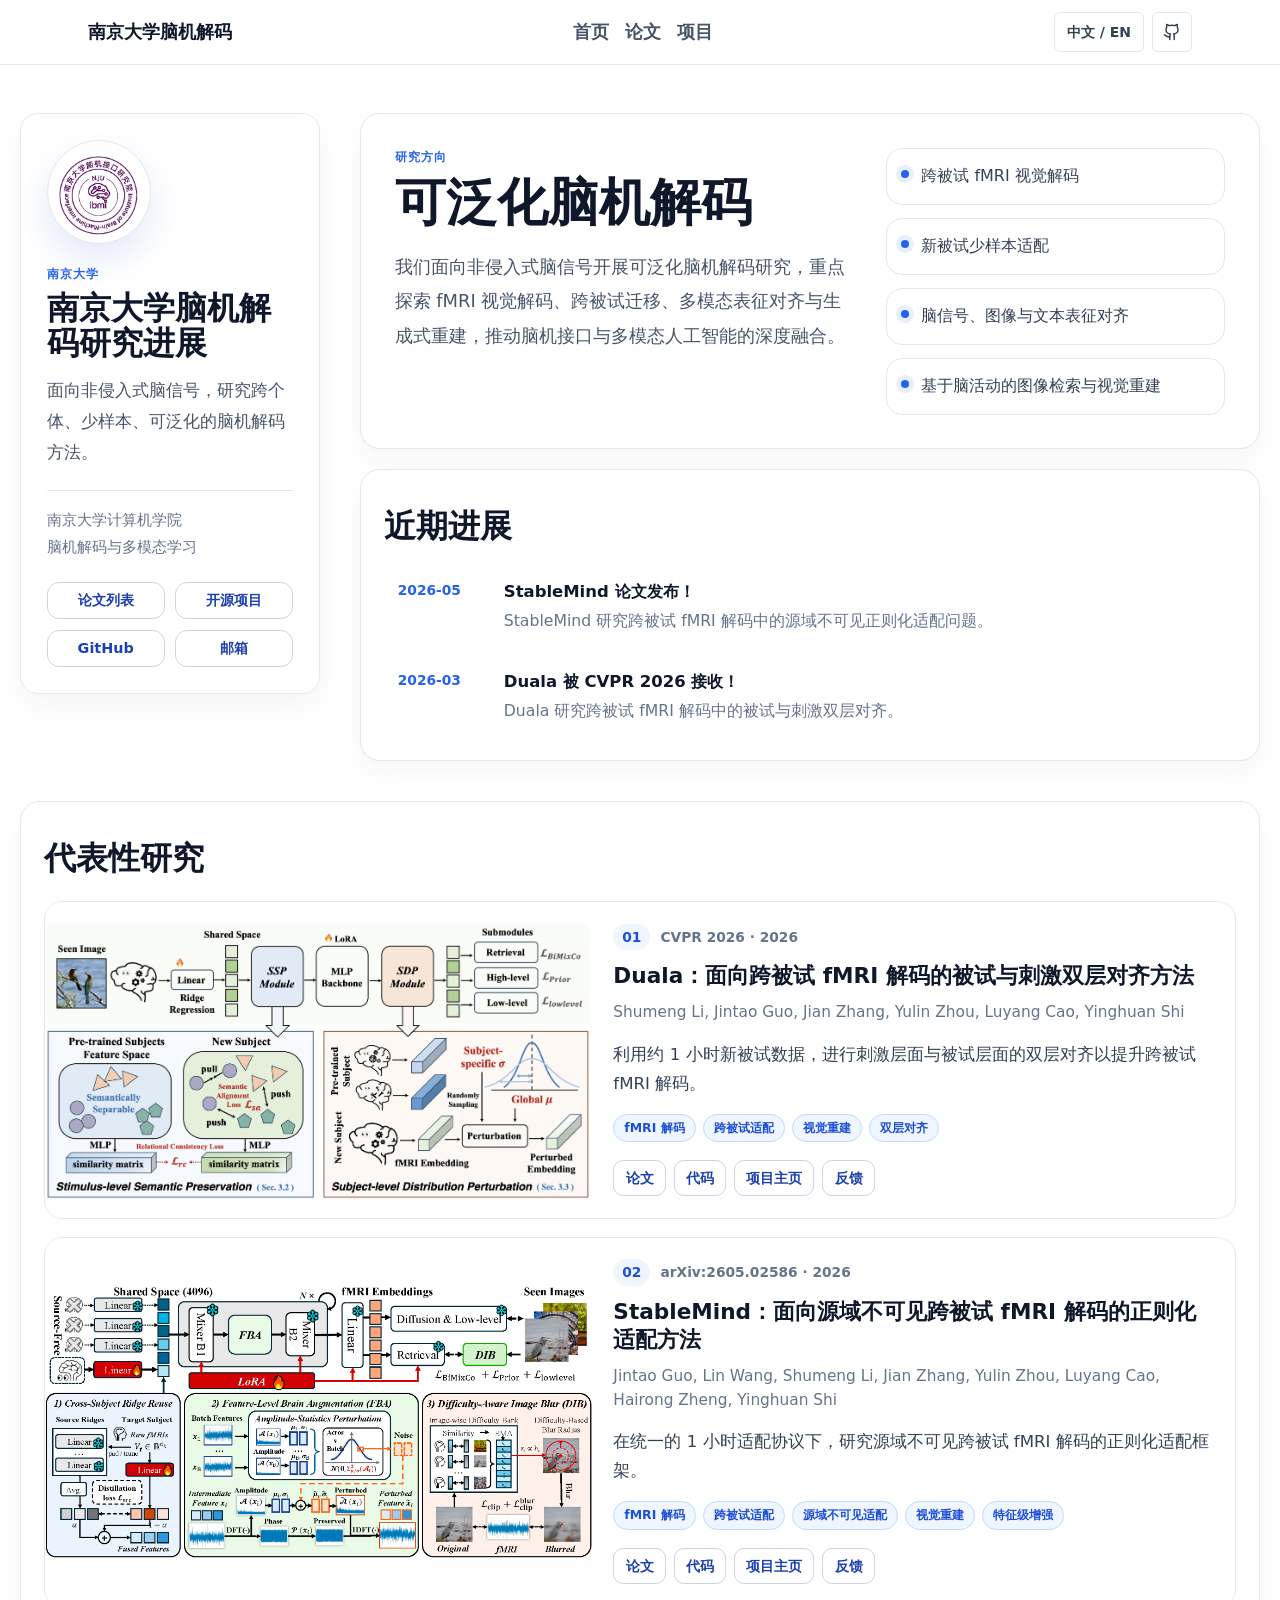
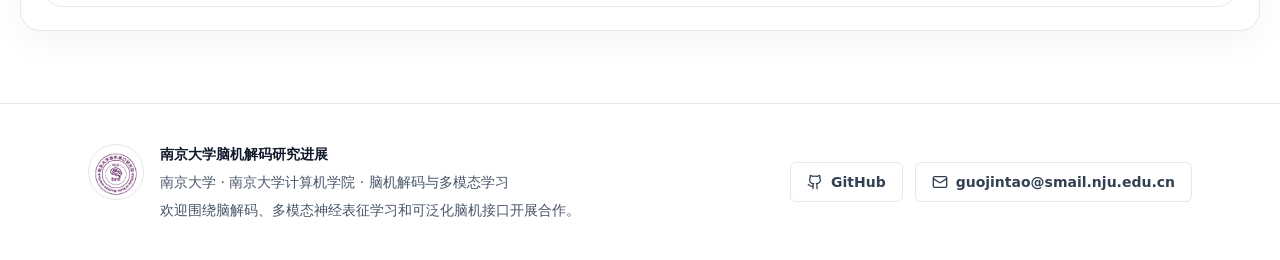
==== commit debe9132: "Deploy NJU Brain Decoding homepage" ====
--- a/index.html
+++ b/index.html
@@ -1,11 +1,11 @@
-<!DOCTYPE html><html lang="en" data-locale="en"> <head><meta charset="UTF-8"><meta name="description" content="南京大学脑机解码方向科研宣传主页，展示跨个体泛化、多模态脑信号理解、少样本适配与视觉刺激重建工作。"><meta name="viewport" content="width=device-width, initial-scale=1.0"><meta name="generator" content="Astro v5.18.2"><title>NJU Brain Decoding</title><script>
+<!DOCTYPE html><html lang="zh-CN" data-locale="zh"> <head><meta charset="UTF-8"><meta name="description" content="南京大学脑机解码方向科研宣传主页，展示跨个体泛化、多模态脑信号理解、少样本适配与视觉刺激重建工作。"><meta name="viewport" content="width=device-width, initial-scale=1.0"><meta name="generator" content="Astro v5.18.2"><title>NJU Brain Decoding</title><script>
       (() => {
         const stored = localStorage.getItem("nju-brain-locale");
-        const locale = stored === "zh" || stored === "en" ? stored : "en";
+        const locale = stored === "zh" || stored === "en" ? stored : "zh";
         document.documentElement.dataset.locale = locale;
         document.documentElement.lang = locale === "zh" ? "zh-CN" : "en";
       })();
-    </script><link rel="stylesheet" href="/_astro/index.XlPyJa11.css"></head> <body> <div class="site-background" aria-hidden="true"> <div class="nju-seal nju-seal-primary"> <span>南京大学</span> <strong>NJU</strong> <small>1902</small> </div> <div class="nju-seal nju-seal-secondary"> <span>南京大学</span> <strong>NJU</strong> <small>1902</small> </div> </div> <header class="sticky top-0 z-20 border-b border-slate-200 bg-white/95 backdrop-blur"><nav class="mx-auto flex max-w-6xl flex-wrap items-center justify-between gap-3 px-5 py-3 lg:px-6" aria-label="Main navigation"><a class="text-base font-bold text-ink md:text-lg" href="/" aria-label="NJU Brain Decoding"><span class="lang-en ">NJU Brain Decoding</span><span class="lang-zh ">南京大学脑机解码</span></a><div class="order-3 flex w-full items-center gap-4 overflow-x-auto border-t border-slate-100 pt-3 md:order-none md:w-auto md:border-0 md:pt-0"><a class="text-base font-semibold text-slate-600 transition hover:text-nju-700 md:text-lg" href="/"><span class="lang-en ">Home</span><span class="lang-zh ">首页</span></a><a class="text-base font-semibold text-slate-600 transition hover:text-nju-700 md:text-lg" href="/publications/"><span class="lang-en ">Publications</span><span class="lang-zh ">论文</span></a><a class="text-base font-semibold text-slate-600 transition hover:text-nju-700 md:text-lg" href="/projects/"><span class="lang-en ">Projects</span><span class="lang-zh ">项目</span></a></div><div class="flex items-center gap-2"><button class="lang-button" type="button" data-locale-toggle="true" aria-pressed="false">EN / 中文</button><a class="icon-link" href="https://github.com/NJU-BrainDecoding" aria-label="GitHub"><svg xmlns="http://www.w3.org/2000/svg" width="18" height="18" viewBox="0 0 24 24" fill="none" stroke="currentColor" stroke-width="2" stroke-linecap="round" stroke-linejoin="round" class="lucide lucide-github" aria-hidden="true"><path d="M15 22v-4a4.8 4.8 0 0 0-1-3.5c3 0 6-2 6-5.5.08-1.25-.27-2.48-1-3.5.28-1.15.28-2.35 0-3.5 0 0-1 0-3 1.5-2.64-.5-5.36-.5-8 0C6 2 5 2 5 2c-.3 1.15-.3 2.35 0 3.5A5.403 5.403 0 0 0 4 9c0 3.5 3 5.5 6 5.5-.39.49-.68 1.05-.85 1.65-.17.6-.22 1.23-.15 1.85v4"></path><path d="M9 18c-4.51 2-5-2-7-2"></path></svg></a></div></nav></header> <main>  <div class="homepage-shell"> <!-- Top: lab profile on the left, research/news summary on the right. --> <div class="top-grid"> <aside class="lab-sidebar"> <img class="lab-logo" src="/images/nju-bci-logo.png" alt="Nanjing University Brain-Machine Interface Institute logo"> <p class="sidebar-kicker"> <span class="lang-en ">Nanjing University</span><span class="lang-zh ">南京大学</span> </p> <h1> <span class="lang-en ">NJU Brain Decoding</span><span class="lang-zh ">南京大学脑机解码研究进展</span> </h1> <p class="lang-en sidebar-lead">We develop generalizable brain decoding methods for non-invasive neural signals.</p><p class="lang-zh sidebar-lead">面向非侵入式脑信号，研究跨个体、少样本、可泛化的脑机解码方法。</p> <div class="sidebar-meta"> <p> <span class="lang-en ">School of Computer Science, Nanjing University</span><span class="lang-zh ">南京大学计算机学院</span> </p><p> <span class="lang-en ">Brain Decoding and Multimodal Learning</span><span class="lang-zh ">脑机解码与多模态学习</span> </p> </div> <div class="sidebar-links"> <a href="/publications/"> <span class="lang-en ">Publications</span><span class="lang-zh ">论文列表</span> </a><a href="/projects/"> <span class="lang-en ">Projects</span><span class="lang-zh ">开源项目</span> </a><a href="https://github.com/NJU-BrainDecoding"> <span class="lang-en ">GitHub</span><span class="lang-zh ">GitHub</span> </a><a href="mailto:guojintao@smail.nju.edu.cn"> <span class="lang-en ">Email</span><span class="lang-zh ">邮箱</span> </a> </div> </aside> <div class="lab-main"> <!-- Research summary copy is maintained in src/data/site.ts. --> <section id="research" class="intro-panel"> <div> <p class="section-label"> <span class="lang-en ">Research</span><span class="lang-zh ">研究方向</span> </p> <h2> <span class="lang-en ">Generalizable Brain Decoding</span><span class="lang-zh ">可泛化脑机解码</span> </h2> <p class="lang-en intro-copy">We study how to decode visual and semantic information from brain signals when new-subject data are limited and neural responses vary across individuals.</p><p class="lang-zh intro-copy">我们面向非侵入式脑信号开展可泛化脑机解码研究，重点探索 fMRI 视觉解码、跨被试迁移、多模态表征对齐与生成式重建，推动脑机接口与多模态人工智能的深度融合。</p> </div> <div class="summary-list"> <div class="summary-item"> <span class="summary-dot"></span> <p><span class="lang-en ">Cross-subject fMRI visual decoding.</span><span class="lang-zh ">跨被试 fMRI 视觉解码</span></p> </div><div class="summary-item"> <span class="summary-dot"></span> <p><span class="lang-en ">Few-shot adaptation for new subjects.</span><span class="lang-zh ">新被试少样本适配</span></p> </div><div class="summary-item"> <span class="summary-dot"></span> <p><span class="lang-en ">Brain-image-text representation alignment.</span><span class="lang-zh ">脑信号、图像与文本表征对齐</span></p> </div><div class="summary-item"> <span class="summary-dot"></span> <p><span class="lang-en ">Visual retrieval and reconstruction from brain activity.</span><span class="lang-zh ">基于脑活动的图像检索与视觉重建</span></p> </div> </div> </section> <section class="news-strip"> <div class="section-heading-compact"> <h2> <span class="lang-en ">News</span><span class="lang-zh ">近期进展</span> </h2> </div> <div class="news-list-compact"> <a href="https://arxiv.org/pdf/2605.02586" class="news-row"> <time>2026-05</time> <div> <h3><span class="lang-en ">StableMind is released on arXiv!</span><span class="lang-zh ">StableMind 论文发布！</span></h3> <p><span class="lang-en ">StableMind studies source-free regularized adaptation for cross-subject fMRI decoding.</span><span class="lang-zh ">StableMind 研究跨被试 fMRI 解码中的源域不可见正则化适配问题。</span></p> </div> </a><a href="https://arxiv.org/pdf/2603.07625" class="news-row"> <time>2026-03</time> <div> <h3><span class="lang-en ">Duala is accepted by CVPR 2026!</span><span class="lang-zh ">Duala 被 CVPR 2026 接收！</span></h3> <p><span class="lang-en ">Duala studies dual-level alignment of subjects and stimuli for cross-subject fMRI decoding.</span><span class="lang-zh ">Duala 研究跨被试 fMRI 解码中的被试与刺激双层对齐。</span></p> </div> </a> </div> </section> </div> </div> <!-- Bottom: selected papers. Paper text/images are maintained in src/content/papers/*.md. --> <section class="works-section"> <div class="section-heading-compact"> <p class="section-label"> <span class="lang-en "></span><span class="lang-zh "></span> </p> <h2> <span class="lang-en ">Selected Research</span><span class="lang-zh ">代表性研究</span> </h2> </div> <div class="work-list"> <article class="work-card"> <div class="demo-slot">  <img src="/images/papers/duala/image1.png" alt="Duala method overview: stimulus-level semantic preservation and subject-level distribution perturbation." loading="lazy">  </div> <div class="work-body"> <div class="work-meta"> <span class="work-index">01</span> <span>CVPR 2026 · 2026</span> </div> <h3> <a class="work-title-link" href="/papers/duala/"> <span class="lang-en ">Duala: Dual-Level Alignment of Subjects and Stimuli for Cross-Subject fMRI Decoding</span><span class="lang-zh ">Duala：面向跨被试 fMRI 解码的被试与刺激双层对齐方法</span> </a> </h3> <p class="authors">Shumeng Li, Jintao Guo, Jian Zhang, Yulin Zhou, Luyang Cao, Yinghuan Shi</p> <p class="work-highlight"> <span class="lang-en ">Dual-level subject and stimulus alignment for cross-subject fMRI decoding with about one hour of adaptation data.</span><span class="lang-zh ">利用约 1 小时新被试数据，进行刺激层面与被试层面的双层对齐以提升跨被试 fMRI 解码。</span> </p> <div class="tag-row"> <span><span class="lang-en ">fMRI Decoding</span><span class="lang-zh ">fMRI 解码</span></span><span><span class="lang-en ">Cross-Subject Adaptation</span><span class="lang-zh ">跨被试适配</span></span><span><span class="lang-en ">Visual Reconstruction</span><span class="lang-zh ">视觉重建</span></span><span><span class="lang-en ">Dual-Level Alignment</span><span class="lang-zh ">双层对齐</span></span> </div> <div class="work-actions"> <a href="https://arxiv.org/pdf/2603.07625"><span class="lang-en ">Paper</span><span class="lang-zh ">论文</span></a> <a href="https://github.com/ShumengLI/Duala"><span class="lang-en ">Code</span><span class="lang-zh ">代码</span></a> <a href="https://nju-braindecoding.github.io/papers/duala/"><span class="lang-en ">Project</span><span class="lang-zh ">项目主页</span></a> <a href="https://github.com/ShumengLI/Duala/issues"><span class="lang-en ">Issues</span><span class="lang-zh ">反馈</span></a> </div> </div> </article><article class="work-card"> <div class="demo-slot">  <img src="/images/papers/stablemind/image1.png" alt="StableMind method framework" loading="lazy">  </div> <div class="work-body"> <div class="work-meta"> <span class="work-index">02</span> <span>arXiv:2605.02586 · 2026</span> </div> <h3> <a class="work-title-link" href="/papers/stablemind/"> <span class="lang-en ">StableMind: Source-Free Cross-Subject fMRI Decoding with Regularized Adaptation</span><span class="lang-zh ">StableMind：面向源域不可见跨被试 fMRI 解码的正则化适配方法</span> </a> </h3> <p class="authors">Jintao Guo, Lin Wang, Shumeng Li, Jian Zhang, Yulin Zhou, Luyang Cao, Hairong Zheng, Yinghuan Shi</p> <p class="work-highlight"> <span class="lang-en ">Source-free regularized adaptation for cross-subject fMRI decoding under a unified 1-hour adaptation protocol.</span><span class="lang-zh ">在统一的 1 小时适配协议下，研究源域不可见跨被试 fMRI 解码的正则化适配框架。</span> </p> <div class="tag-row"> <span><span class="lang-en ">fMRI Decoding</span><span class="lang-zh ">fMRI 解码</span></span><span><span class="lang-en ">Cross-Subject Adaptation</span><span class="lang-zh ">跨被试适配</span></span><span><span class="lang-en ">Source-Free Adaptation</span><span class="lang-zh ">源域不可见适配</span></span><span><span class="lang-en ">Visual Reconstruction</span><span class="lang-zh ">视觉重建</span></span><span><span class="lang-en ">Feature-Level Augmentation</span><span class="lang-zh ">特征级增强</span></span> </div> <div class="work-actions"> <a href="https://arxiv.org/pdf/2605.02586"><span class="lang-en ">Paper</span><span class="lang-zh ">论文</span></a> <a href="https://github.com/lingeringlight/StableMind"><span class="lang-en ">Code</span><span class="lang-zh ">代码</span></a> <a href="https://nju-braindecoding.github.io/papers/stablemind/"><span class="lang-en ">Project</span><span class="lang-zh ">项目主页</span></a> <a href="https://github.com/lingeringlight/StableMind/issues"><span class="lang-en ">Issues</span><span class="lang-zh ">反馈</span></a> </div> </div> </article> </div> </section> </div>  </main> <link rel="preload" as="image" href="/images/nju-bci-logo.png"/><footer class="border-t border-slate-200 bg-white"><div class="mx-auto grid max-w-6xl gap-6 px-5 py-10 text-sm text-slate-600 md:grid-cols-[1fr_auto] lg:px-6"><div class="footer-brand"><img src="/images/nju-bci-logo.png" alt="Nanjing University Brain-Machine Interface Institute logo"/><div><p class="font-semibold text-ink"><span class="lang-en ">NJU Brain Decoding</span><span class="lang-zh ">南京大学脑机解码研究进展</span></p><p class="lang-en mt-2">Nanjing University · School of Computer Science, Nanjing University · Brain Decoding and Multimodal Learning</p><p class="lang-zh mt-2">南京大学 · 南京大学计算机学院 · 脑机解码与多模态学习</p><p class="lang-en mt-2">We welcome collaborations on brain decoding, multimodal neural representation learning, and generalizable brain-computer interfaces.</p><p class="lang-zh mt-2">欢迎围绕脑解码、多模态神经表征学习和可泛化脑机接口开展合作。</p></div></div><div class="flex flex-wrap items-center gap-3 md:justify-end"><a class="footer-link" href="https://github.com/NJU-BrainDecoding"><svg xmlns="http://www.w3.org/2000/svg" width="16" height="16" viewBox="0 0 24 24" fill="none" stroke="currentColor" stroke-width="2" stroke-linecap="round" stroke-linejoin="round" class="lucide lucide-github" aria-hidden="true"><path d="M15 22v-4a4.8 4.8 0 0 0-1-3.5c3 0 6-2 6-5.5.08-1.25-.27-2.48-1-3.5.28-1.15.28-2.35 0-3.5 0 0-1 0-3 1.5-2.64-.5-5.36-.5-8 0C6 2 5 2 5 2c-.3 1.15-.3 2.35 0 3.5A5.403 5.403 0 0 0 4 9c0 3.5 3 5.5 6 5.5-.39.49-.68 1.05-.85 1.65-.17.6-.22 1.23-.15 1.85v4"></path><path d="M9 18c-4.51 2-5-2-7-2"></path></svg>GitHub</a><a class="footer-link" href="mailto:guojintao@smail.nju.edu.cn"><svg xmlns="http://www.w3.org/2000/svg" width="16" height="16" viewBox="0 0 24 24" fill="none" stroke="currentColor" stroke-width="2" stroke-linecap="round" stroke-linejoin="round" class="lucide lucide-mail" aria-hidden="true"><path d="m22 7-8.991 5.727a2 2 0 0 1-2.009 0L2 7"></path><rect x="2" y="4" width="20" height="16" rx="2"></rect></svg>guojintao@smail.nju.edu.cn</a></div></div></footer> <script>
+    </script><link rel="stylesheet" href="/_astro/index.XlPyJa11.css"></head> <body> <div class="site-background" aria-hidden="true"> <div class="nju-seal nju-seal-primary"> <span>南京大学</span> <strong>NJU</strong> <small>1902</small> </div> <div class="nju-seal nju-seal-secondary"> <span>南京大学</span> <strong>NJU</strong> <small>1902</small> </div> </div> <header class="sticky top-0 z-20 border-b border-slate-200 bg-white/95 backdrop-blur"><nav class="mx-auto flex max-w-6xl flex-wrap items-center justify-between gap-3 px-5 py-3 lg:px-6" aria-label="Main navigation"><a class="text-base font-bold text-ink md:text-lg" href="/" aria-label="NJU Brain Decoding"><span class="lang-en ">NJU Brain Decoding</span><span class="lang-zh ">南京大学脑机解码</span></a><div class="order-3 flex w-full items-center gap-4 overflow-x-auto border-t border-slate-100 pt-3 md:order-none md:w-auto md:border-0 md:pt-0"><a class="text-base font-semibold text-slate-600 transition hover:text-nju-700 md:text-lg" href="/"><span class="lang-en ">Home</span><span class="lang-zh ">首页</span></a><a class="text-base font-semibold text-slate-600 transition hover:text-nju-700 md:text-lg" href="/publications/"><span class="lang-en ">Publications</span><span class="lang-zh ">论文</span></a><a class="text-base font-semibold text-slate-600 transition hover:text-nju-700 md:text-lg" href="/projects/"><span class="lang-en ">Projects</span><span class="lang-zh ">项目</span></a></div><div class="flex items-center gap-2"><button class="lang-button" type="button" data-locale-toggle="true" aria-pressed="true">中文 / EN</button><a class="icon-link" href="https://github.com/NJU-BrainDecoding" aria-label="GitHub"><svg xmlns="http://www.w3.org/2000/svg" width="18" height="18" viewBox="0 0 24 24" fill="none" stroke="currentColor" stroke-width="2" stroke-linecap="round" stroke-linejoin="round" class="lucide lucide-github" aria-hidden="true"><path d="M15 22v-4a4.8 4.8 0 0 0-1-3.5c3 0 6-2 6-5.5.08-1.25-.27-2.48-1-3.5.28-1.15.28-2.35 0-3.5 0 0-1 0-3 1.5-2.64-.5-5.36-.5-8 0C6 2 5 2 5 2c-.3 1.15-.3 2.35 0 3.5A5.403 5.403 0 0 0 4 9c0 3.5 3 5.5 6 5.5-.39.49-.68 1.05-.85 1.65-.17.6-.22 1.23-.15 1.85v4"></path><path d="M9 18c-4.51 2-5-2-7-2"></path></svg></a></div></nav></header> <main>  <div class="homepage-shell"> <!-- Top: lab profile on the left, research/news summary on the right. --> <div class="top-grid"> <aside class="lab-sidebar"> <img class="lab-logo" src="/images/nju-bci-logo.png" alt="Nanjing University Brain-Machine Interface Institute logo"> <p class="sidebar-kicker"> <span class="lang-en ">Nanjing University</span><span class="lang-zh ">南京大学</span> </p> <h1> <span class="lang-en ">NJU Brain Decoding</span><span class="lang-zh ">南京大学脑机解码研究进展</span> </h1> <p class="lang-en sidebar-lead">We develop generalizable brain decoding methods for non-invasive neural signals.</p><p class="lang-zh sidebar-lead">面向非侵入式脑信号，研究跨个体、少样本、可泛化的脑机解码方法。</p> <div class="sidebar-meta"> <p> <span class="lang-en ">School of Computer Science, Nanjing University</span><span class="lang-zh ">南京大学计算机学院</span> </p><p> <span class="lang-en ">Brain Decoding and Multimodal Learning</span><span class="lang-zh ">脑机解码与多模态学习</span> </p> </div> <div class="sidebar-links"> <a href="/publications/"> <span class="lang-en ">Publications</span><span class="lang-zh ">论文列表</span> </a><a href="/projects/"> <span class="lang-en ">Projects</span><span class="lang-zh ">开源项目</span> </a><a href="https://github.com/NJU-BrainDecoding"> <span class="lang-en ">GitHub</span><span class="lang-zh ">GitHub</span> </a><a href="mailto:guojintao@smail.nju.edu.cn"> <span class="lang-en ">Email</span><span class="lang-zh ">邮箱</span> </a> </div> </aside> <div class="lab-main"> <!-- Research summary copy is maintained in src/data/site.ts. --> <section id="research" class="intro-panel"> <div> <p class="section-label"> <span class="lang-en ">Research</span><span class="lang-zh ">研究方向</span> </p> <h2> <span class="lang-en ">Generalizable Brain Decoding</span><span class="lang-zh ">可泛化脑机解码</span> </h2> <p class="lang-en intro-copy">We study how to decode visual and semantic information from brain signals when new-subject data are limited and neural responses vary across individuals.</p><p class="lang-zh intro-copy">我们面向非侵入式脑信号开展可泛化脑机解码研究，重点探索 fMRI 视觉解码、跨被试迁移、多模态表征对齐与生成式重建，推动脑机接口与多模态人工智能的深度融合。</p> </div> <div class="summary-list"> <div class="summary-item"> <span class="summary-dot"></span> <p><span class="lang-en ">Cross-subject fMRI visual decoding.</span><span class="lang-zh ">跨被试 fMRI 视觉解码</span></p> </div><div class="summary-item"> <span class="summary-dot"></span> <p><span class="lang-en ">Few-shot adaptation for new subjects.</span><span class="lang-zh ">新被试少样本适配</span></p> </div><div class="summary-item"> <span class="summary-dot"></span> <p><span class="lang-en ">Brain-image-text representation alignment.</span><span class="lang-zh ">脑信号、图像与文本表征对齐</span></p> </div><div class="summary-item"> <span class="summary-dot"></span> <p><span class="lang-en ">Visual retrieval and reconstruction from brain activity.</span><span class="lang-zh ">基于脑活动的图像检索与视觉重建</span></p> </div> </div> </section> <section class="news-strip"> <div class="section-heading-compact"> <h2> <span class="lang-en ">News</span><span class="lang-zh ">近期进展</span> </h2> </div> <div class="news-list-compact"> <a href="https://arxiv.org/pdf/2605.02586" class="news-row"> <time>2026-05</time> <div> <h3><span class="lang-en ">StableMind is released on arXiv!</span><span class="lang-zh ">StableMind 论文发布！</span></h3> <p><span class="lang-en ">StableMind studies source-free regularized adaptation for cross-subject fMRI decoding.</span><span class="lang-zh ">StableMind 研究跨被试 fMRI 解码中的源域不可见正则化适配问题。</span></p> </div> </a><a href="https://arxiv.org/pdf/2603.07625" class="news-row"> <time>2026-03</time> <div> <h3><span class="lang-en ">Duala is accepted by CVPR 2026!</span><span class="lang-zh ">Duala 被 CVPR 2026 接收！</span></h3> <p><span class="lang-en ">Duala studies dual-level alignment of subjects and stimuli for cross-subject fMRI decoding.</span><span class="lang-zh ">Duala 研究跨被试 fMRI 解码中的被试与刺激双层对齐。</span></p> </div> </a> </div> </section> </div> </div> <!-- Bottom: selected papers. Paper text/images are maintained in src/content/papers/*.md. --> <section class="works-section"> <div class="section-heading-compact"> <p class="section-label"> <span class="lang-en "></span><span class="lang-zh "></span> </p> <h2> <span class="lang-en ">Selected Research</span><span class="lang-zh ">代表性研究</span> </h2> </div> <div class="work-list"> <article class="work-card"> <div class="demo-slot">  <img src="/images/papers/duala/image1.png" alt="Duala method overview: stimulus-level semantic preservation and subject-level distribution perturbation." loading="lazy">  </div> <div class="work-body"> <div class="work-meta"> <span class="work-index">01</span> <span>CVPR 2026 · 2026</span> </div> <h3> <a class="work-title-link" href="/papers/duala/"> <span class="lang-en ">Duala: Dual-Level Alignment of Subjects and Stimuli for Cross-Subject fMRI Decoding</span><span class="lang-zh ">Duala：面向跨被试 fMRI 解码的被试与刺激双层对齐方法</span> </a> </h3> <p class="authors">Shumeng Li, Jintao Guo, Jian Zhang, Yulin Zhou, Luyang Cao, Yinghuan Shi</p> <p class="work-highlight"> <span class="lang-en ">Dual-level subject and stimulus alignment for cross-subject fMRI decoding with about one hour of adaptation data.</span><span class="lang-zh ">利用约 1 小时新被试数据，进行刺激层面与被试层面的双层对齐以提升跨被试 fMRI 解码。</span> </p> <div class="tag-row"> <span><span class="lang-en ">fMRI Decoding</span><span class="lang-zh ">fMRI 解码</span></span><span><span class="lang-en ">Cross-Subject Adaptation</span><span class="lang-zh ">跨被试适配</span></span><span><span class="lang-en ">Visual Reconstruction</span><span class="lang-zh ">视觉重建</span></span><span><span class="lang-en ">Dual-Level Alignment</span><span class="lang-zh ">双层对齐</span></span> </div> <div class="work-actions"> <a href="https://arxiv.org/pdf/2603.07625"><span class="lang-en ">Paper</span><span class="lang-zh ">论文</span></a> <a href="https://github.com/ShumengLI/Duala"><span class="lang-en ">Code</span><span class="lang-zh ">代码</span></a> <a href="https://nju-braindecoding.github.io/papers/duala/"><span class="lang-en ">Project</span><span class="lang-zh ">项目主页</span></a> <a href="https://github.com/ShumengLI/Duala/issues"><span class="lang-en ">Issues</span><span class="lang-zh ">反馈</span></a> </div> </div> </article><article class="work-card"> <div class="demo-slot">  <img src="/images/papers/stablemind/image1.png" alt="StableMind method framework" loading="lazy">  </div> <div class="work-body"> <div class="work-meta"> <span class="work-index">02</span> <span>arXiv:2605.02586 · 2026</span> </div> <h3> <a class="work-title-link" href="/papers/stablemind/"> <span class="lang-en ">StableMind: Source-Free Cross-Subject fMRI Decoding with Regularized Adaptation</span><span class="lang-zh ">StableMind：面向源域不可见跨被试 fMRI 解码的正则化适配方法</span> </a> </h3> <p class="authors">Jintao Guo, Lin Wang, Shumeng Li, Jian Zhang, Yulin Zhou, Luyang Cao, Hairong Zheng, Yinghuan Shi</p> <p class="work-highlight"> <span class="lang-en ">Source-free regularized adaptation for cross-subject fMRI decoding under a unified 1-hour adaptation protocol.</span><span class="lang-zh ">在统一的 1 小时适配协议下，研究源域不可见跨被试 fMRI 解码的正则化适配框架。</span> </p> <div class="tag-row"> <span><span class="lang-en ">fMRI Decoding</span><span class="lang-zh ">fMRI 解码</span></span><span><span class="lang-en ">Cross-Subject Adaptation</span><span class="lang-zh ">跨被试适配</span></span><span><span class="lang-en ">Source-Free Adaptation</span><span class="lang-zh ">源域不可见适配</span></span><span><span class="lang-en ">Visual Reconstruction</span><span class="lang-zh ">视觉重建</span></span><span><span class="lang-en ">Feature-Level Augmentation</span><span class="lang-zh ">特征级增强</span></span> </div> <div class="work-actions"> <a href="https://arxiv.org/pdf/2605.02586"><span class="lang-en ">Paper</span><span class="lang-zh ">论文</span></a> <a href="https://github.com/lingeringlight/StableMind"><span class="lang-en ">Code</span><span class="lang-zh ">代码</span></a> <a href="https://nju-braindecoding.github.io/papers/stablemind/"><span class="lang-en ">Project</span><span class="lang-zh ">项目主页</span></a> <a href="https://github.com/lingeringlight/StableMind/issues"><span class="lang-en ">Issues</span><span class="lang-zh ">反馈</span></a> </div> </div> </article> </div> </section> </div>  </main> <link rel="preload" as="image" href="/images/nju-bci-logo.png"/><footer class="border-t border-slate-200 bg-white"><div class="mx-auto grid max-w-6xl gap-6 px-5 py-10 text-sm text-slate-600 md:grid-cols-[1fr_auto] lg:px-6"><div class="footer-brand"><img src="/images/nju-bci-logo.png" alt="Nanjing University Brain-Machine Interface Institute logo"/><div><p class="font-semibold text-ink"><span class="lang-en ">NJU Brain Decoding</span><span class="lang-zh ">南京大学脑机解码研究进展</span></p><p class="lang-en mt-2">Nanjing University · School of Computer Science, Nanjing University · Brain Decoding and Multimodal Learning</p><p class="lang-zh mt-2">南京大学 · 南京大学计算机学院 · 脑机解码与多模态学习</p><p class="lang-en mt-2">We welcome collaborations on brain decoding, multimodal neural representation learning, and generalizable brain-computer interfaces.</p><p class="lang-zh mt-2">欢迎围绕脑解码、多模态神经表征学习和可泛化脑机接口开展合作。</p></div></div><div class="flex flex-wrap items-center gap-3 md:justify-end"><a class="footer-link" href="https://github.com/NJU-BrainDecoding"><svg xmlns="http://www.w3.org/2000/svg" width="16" height="16" viewBox="0 0 24 24" fill="none" stroke="currentColor" stroke-width="2" stroke-linecap="round" stroke-linejoin="round" class="lucide lucide-github" aria-hidden="true"><path d="M15 22v-4a4.8 4.8 0 0 0-1-3.5c3 0 6-2 6-5.5.08-1.25-.27-2.48-1-3.5.28-1.15.28-2.35 0-3.5 0 0-1 0-3 1.5-2.64-.5-5.36-.5-8 0C6 2 5 2 5 2c-.3 1.15-.3 2.35 0 3.5A5.403 5.403 0 0 0 4 9c0 3.5 3 5.5 6 5.5-.39.49-.68 1.05-.85 1.65-.17.6-.22 1.23-.15 1.85v4"></path><path d="M9 18c-4.51 2-5-2-7-2"></path></svg>GitHub</a><a class="footer-link" href="mailto:guojintao@smail.nju.edu.cn"><svg xmlns="http://www.w3.org/2000/svg" width="16" height="16" viewBox="0 0 24 24" fill="none" stroke="currentColor" stroke-width="2" stroke-linecap="round" stroke-linejoin="round" class="lucide lucide-mail" aria-hidden="true"><path d="m22 7-8.991 5.727a2 2 0 0 1-2.009 0L2 7"></path><rect x="2" y="4" width="20" height="16" rx="2"></rect></svg>guojintao@smail.nju.edu.cn</a></div></div></footer> <script>
       (() => {
         const root = document.documentElement;
         const apply = (locale) => {
@@ -19,6 +19,6 @@
         document.querySelectorAll("[data-locale-toggle]").forEach((button) => {
           button.addEventListener("click", () => apply(root.dataset.locale === "zh" ? "en" : "zh"));
         });
-        apply(root.dataset.locale || "en");
+        apply(root.dataset.locale || "zh");
       })();
     </script> </body> </html>
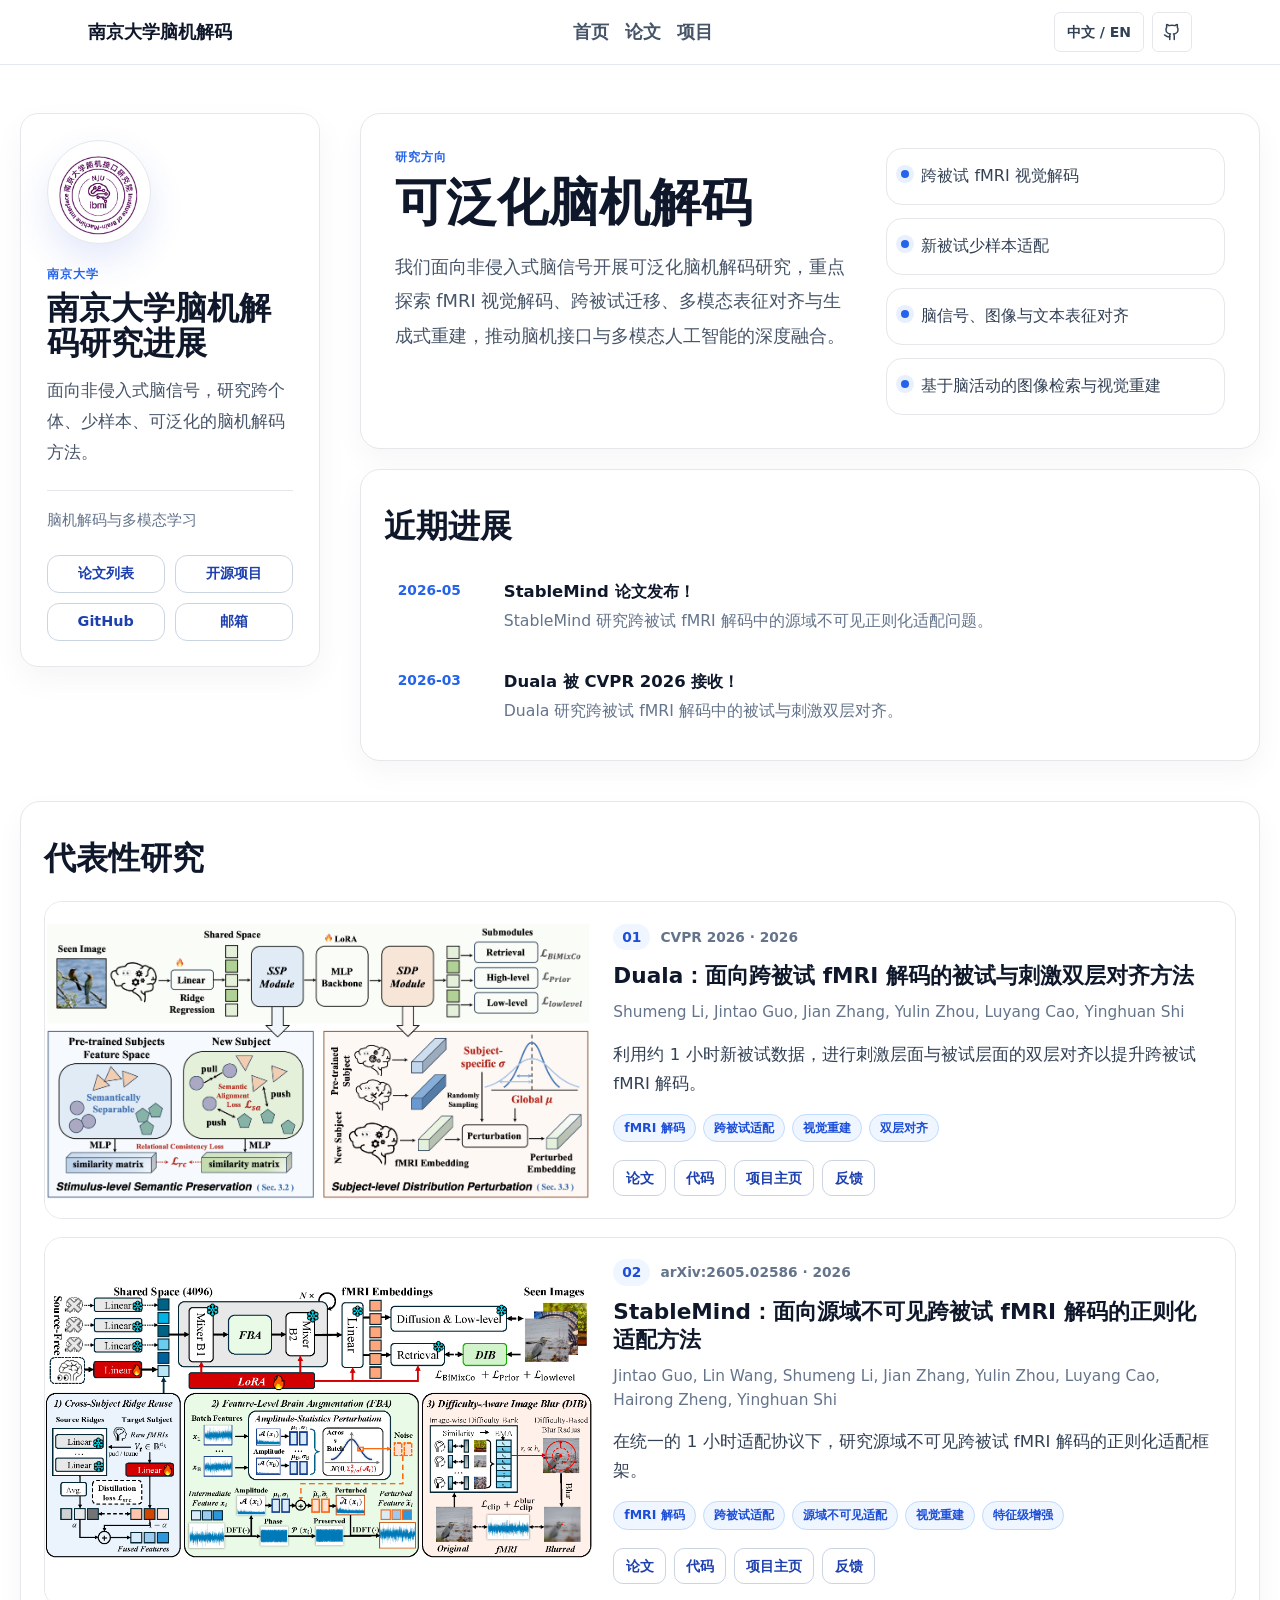
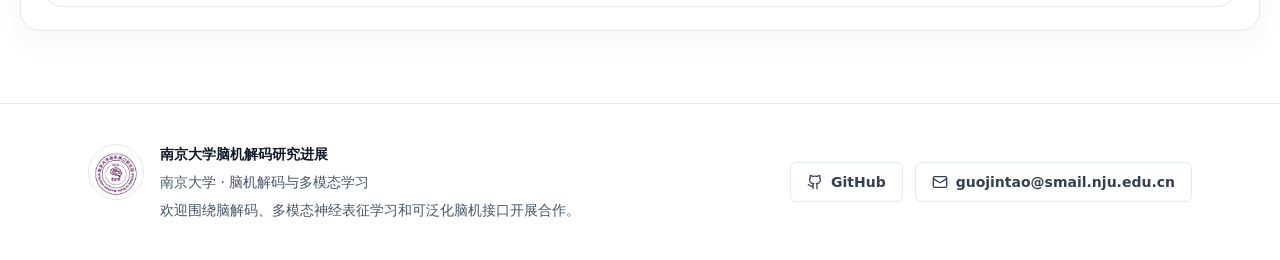
==== commit 903abaef: "Deploy NJU Brain Decoding homepage" ====
--- a/index.html
+++ b/index.html
@@ -5,7 +5,7 @@
         document.documentElement.dataset.locale = locale;
         document.documentElement.lang = locale === "zh" ? "zh-CN" : "en";
       })();
-    </script><link rel="stylesheet" href="/_astro/index.XlPyJa11.css"></head> <body> <div class="site-background" aria-hidden="true"> <div class="nju-seal nju-seal-primary"> <span>南京大学</span> <strong>NJU</strong> <small>1902</small> </div> <div class="nju-seal nju-seal-secondary"> <span>南京大学</span> <strong>NJU</strong> <small>1902</small> </div> </div> <header class="sticky top-0 z-20 border-b border-slate-200 bg-white/95 backdrop-blur"><nav class="mx-auto flex max-w-6xl flex-wrap items-center justify-between gap-3 px-5 py-3 lg:px-6" aria-label="Main navigation"><a class="text-base font-bold text-ink md:text-lg" href="/" aria-label="NJU Brain Decoding"><span class="lang-en ">NJU Brain Decoding</span><span class="lang-zh ">南京大学脑机解码</span></a><div class="order-3 flex w-full items-center gap-4 overflow-x-auto border-t border-slate-100 pt-3 md:order-none md:w-auto md:border-0 md:pt-0"><a class="text-base font-semibold text-slate-600 transition hover:text-nju-700 md:text-lg" href="/"><span class="lang-en ">Home</span><span class="lang-zh ">首页</span></a><a class="text-base font-semibold text-slate-600 transition hover:text-nju-700 md:text-lg" href="/publications/"><span class="lang-en ">Publications</span><span class="lang-zh ">论文</span></a><a class="text-base font-semibold text-slate-600 transition hover:text-nju-700 md:text-lg" href="/projects/"><span class="lang-en ">Projects</span><span class="lang-zh ">项目</span></a></div><div class="flex items-center gap-2"><button class="lang-button" type="button" data-locale-toggle="true" aria-pressed="true">中文 / EN</button><a class="icon-link" href="https://github.com/NJU-BrainDecoding" aria-label="GitHub"><svg xmlns="http://www.w3.org/2000/svg" width="18" height="18" viewBox="0 0 24 24" fill="none" stroke="currentColor" stroke-width="2" stroke-linecap="round" stroke-linejoin="round" class="lucide lucide-github" aria-hidden="true"><path d="M15 22v-4a4.8 4.8 0 0 0-1-3.5c3 0 6-2 6-5.5.08-1.25-.27-2.48-1-3.5.28-1.15.28-2.35 0-3.5 0 0-1 0-3 1.5-2.64-.5-5.36-.5-8 0C6 2 5 2 5 2c-.3 1.15-.3 2.35 0 3.5A5.403 5.403 0 0 0 4 9c0 3.5 3 5.5 6 5.5-.39.49-.68 1.05-.85 1.65-.17.6-.22 1.23-.15 1.85v4"></path><path d="M9 18c-4.51 2-5-2-7-2"></path></svg></a></div></nav></header> <main>  <div class="homepage-shell"> <!-- Top: lab profile on the left, research/news summary on the right. --> <div class="top-grid"> <aside class="lab-sidebar"> <img class="lab-logo" src="/images/nju-bci-logo.png" alt="Nanjing University Brain-Machine Interface Institute logo"> <p class="sidebar-kicker"> <span class="lang-en ">Nanjing University</span><span class="lang-zh ">南京大学</span> </p> <h1> <span class="lang-en ">NJU Brain Decoding</span><span class="lang-zh ">南京大学脑机解码研究进展</span> </h1> <p class="lang-en sidebar-lead">We develop generalizable brain decoding methods for non-invasive neural signals.</p><p class="lang-zh sidebar-lead">面向非侵入式脑信号，研究跨个体、少样本、可泛化的脑机解码方法。</p> <div class="sidebar-meta"> <p> <span class="lang-en ">School of Computer Science, Nanjing University</span><span class="lang-zh ">南京大学计算机学院</span> </p><p> <span class="lang-en ">Brain Decoding and Multimodal Learning</span><span class="lang-zh ">脑机解码与多模态学习</span> </p> </div> <div class="sidebar-links"> <a href="/publications/"> <span class="lang-en ">Publications</span><span class="lang-zh ">论文列表</span> </a><a href="/projects/"> <span class="lang-en ">Projects</span><span class="lang-zh ">开源项目</span> </a><a href="https://github.com/NJU-BrainDecoding"> <span class="lang-en ">GitHub</span><span class="lang-zh ">GitHub</span> </a><a href="mailto:guojintao@smail.nju.edu.cn"> <span class="lang-en ">Email</span><span class="lang-zh ">邮箱</span> </a> </div> </aside> <div class="lab-main"> <!-- Research summary copy is maintained in src/data/site.ts. --> <section id="research" class="intro-panel"> <div> <p class="section-label"> <span class="lang-en ">Research</span><span class="lang-zh ">研究方向</span> </p> <h2> <span class="lang-en ">Generalizable Brain Decoding</span><span class="lang-zh ">可泛化脑机解码</span> </h2> <p class="lang-en intro-copy">We study how to decode visual and semantic information from brain signals when new-subject data are limited and neural responses vary across individuals.</p><p class="lang-zh intro-copy">我们面向非侵入式脑信号开展可泛化脑机解码研究，重点探索 fMRI 视觉解码、跨被试迁移、多模态表征对齐与生成式重建，推动脑机接口与多模态人工智能的深度融合。</p> </div> <div class="summary-list"> <div class="summary-item"> <span class="summary-dot"></span> <p><span class="lang-en ">Cross-subject fMRI visual decoding.</span><span class="lang-zh ">跨被试 fMRI 视觉解码</span></p> </div><div class="summary-item"> <span class="summary-dot"></span> <p><span class="lang-en ">Few-shot adaptation for new subjects.</span><span class="lang-zh ">新被试少样本适配</span></p> </div><div class="summary-item"> <span class="summary-dot"></span> <p><span class="lang-en ">Brain-image-text representation alignment.</span><span class="lang-zh ">脑信号、图像与文本表征对齐</span></p> </div><div class="summary-item"> <span class="summary-dot"></span> <p><span class="lang-en ">Visual retrieval and reconstruction from brain activity.</span><span class="lang-zh ">基于脑活动的图像检索与视觉重建</span></p> </div> </div> </section> <section class="news-strip"> <div class="section-heading-compact"> <h2> <span class="lang-en ">News</span><span class="lang-zh ">近期进展</span> </h2> </div> <div class="news-list-compact"> <a href="https://arxiv.org/pdf/2605.02586" class="news-row"> <time>2026-05</time> <div> <h3><span class="lang-en ">StableMind is released on arXiv!</span><span class="lang-zh ">StableMind 论文发布！</span></h3> <p><span class="lang-en ">StableMind studies source-free regularized adaptation for cross-subject fMRI decoding.</span><span class="lang-zh ">StableMind 研究跨被试 fMRI 解码中的源域不可见正则化适配问题。</span></p> </div> </a><a href="https://arxiv.org/pdf/2603.07625" class="news-row"> <time>2026-03</time> <div> <h3><span class="lang-en ">Duala is accepted by CVPR 2026!</span><span class="lang-zh ">Duala 被 CVPR 2026 接收！</span></h3> <p><span class="lang-en ">Duala studies dual-level alignment of subjects and stimuli for cross-subject fMRI decoding.</span><span class="lang-zh ">Duala 研究跨被试 fMRI 解码中的被试与刺激双层对齐。</span></p> </div> </a> </div> </section> </div> </div> <!-- Bottom: selected papers. Paper text/images are maintained in src/content/papers/*.md. --> <section class="works-section"> <div class="section-heading-compact"> <p class="section-label"> <span class="lang-en "></span><span class="lang-zh "></span> </p> <h2> <span class="lang-en ">Selected Research</span><span class="lang-zh ">代表性研究</span> </h2> </div> <div class="work-list"> <article class="work-card"> <div class="demo-slot">  <img src="/images/papers/duala/image1.png" alt="Duala method overview: stimulus-level semantic preservation and subject-level distribution perturbation." loading="lazy">  </div> <div class="work-body"> <div class="work-meta"> <span class="work-index">01</span> <span>CVPR 2026 · 2026</span> </div> <h3> <a class="work-title-link" href="/papers/duala/"> <span class="lang-en ">Duala: Dual-Level Alignment of Subjects and Stimuli for Cross-Subject fMRI Decoding</span><span class="lang-zh ">Duala：面向跨被试 fMRI 解码的被试与刺激双层对齐方法</span> </a> </h3> <p class="authors">Shumeng Li, Jintao Guo, Jian Zhang, Yulin Zhou, Luyang Cao, Yinghuan Shi</p> <p class="work-highlight"> <span class="lang-en ">Dual-level subject and stimulus alignment for cross-subject fMRI decoding with about one hour of adaptation data.</span><span class="lang-zh ">利用约 1 小时新被试数据，进行刺激层面与被试层面的双层对齐以提升跨被试 fMRI 解码。</span> </p> <div class="tag-row"> <span><span class="lang-en ">fMRI Decoding</span><span class="lang-zh ">fMRI 解码</span></span><span><span class="lang-en ">Cross-Subject Adaptation</span><span class="lang-zh ">跨被试适配</span></span><span><span class="lang-en ">Visual Reconstruction</span><span class="lang-zh ">视觉重建</span></span><span><span class="lang-en ">Dual-Level Alignment</span><span class="lang-zh ">双层对齐</span></span> </div> <div class="work-actions"> <a href="https://arxiv.org/pdf/2603.07625"><span class="lang-en ">Paper</span><span class="lang-zh ">论文</span></a> <a href="https://github.com/ShumengLI/Duala"><span class="lang-en ">Code</span><span class="lang-zh ">代码</span></a> <a href="https://nju-braindecoding.github.io/papers/duala/"><span class="lang-en ">Project</span><span class="lang-zh ">项目主页</span></a> <a href="https://github.com/ShumengLI/Duala/issues"><span class="lang-en ">Issues</span><span class="lang-zh ">反馈</span></a> </div> </div> </article><article class="work-card"> <div class="demo-slot">  <img src="/images/papers/stablemind/image1.png" alt="StableMind method framework" loading="lazy">  </div> <div class="work-body"> <div class="work-meta"> <span class="work-index">02</span> <span>arXiv:2605.02586 · 2026</span> </div> <h3> <a class="work-title-link" href="/papers/stablemind/"> <span class="lang-en ">StableMind: Source-Free Cross-Subject fMRI Decoding with Regularized Adaptation</span><span class="lang-zh ">StableMind：面向源域不可见跨被试 fMRI 解码的正则化适配方法</span> </a> </h3> <p class="authors">Jintao Guo, Lin Wang, Shumeng Li, Jian Zhang, Yulin Zhou, Luyang Cao, Hairong Zheng, Yinghuan Shi</p> <p class="work-highlight"> <span class="lang-en ">Source-free regularized adaptation for cross-subject fMRI decoding under a unified 1-hour adaptation protocol.</span><span class="lang-zh ">在统一的 1 小时适配协议下，研究源域不可见跨被试 fMRI 解码的正则化适配框架。</span> </p> <div class="tag-row"> <span><span class="lang-en ">fMRI Decoding</span><span class="lang-zh ">fMRI 解码</span></span><span><span class="lang-en ">Cross-Subject Adaptation</span><span class="lang-zh ">跨被试适配</span></span><span><span class="lang-en ">Source-Free Adaptation</span><span class="lang-zh ">源域不可见适配</span></span><span><span class="lang-en ">Visual Reconstruction</span><span class="lang-zh ">视觉重建</span></span><span><span class="lang-en ">Feature-Level Augmentation</span><span class="lang-zh ">特征级增强</span></span> </div> <div class="work-actions"> <a href="https://arxiv.org/pdf/2605.02586"><span class="lang-en ">Paper</span><span class="lang-zh ">论文</span></a> <a href="https://github.com/lingeringlight/StableMind"><span class="lang-en ">Code</span><span class="lang-zh ">代码</span></a> <a href="https://nju-braindecoding.github.io/papers/stablemind/"><span class="lang-en ">Project</span><span class="lang-zh ">项目主页</span></a> <a href="https://github.com/lingeringlight/StableMind/issues"><span class="lang-en ">Issues</span><span class="lang-zh ">反馈</span></a> </div> </div> </article> </div> </section> </div>  </main> <link rel="preload" as="image" href="/images/nju-bci-logo.png"/><footer class="border-t border-slate-200 bg-white"><div class="mx-auto grid max-w-6xl gap-6 px-5 py-10 text-sm text-slate-600 md:grid-cols-[1fr_auto] lg:px-6"><div class="footer-brand"><img src="/images/nju-bci-logo.png" alt="Nanjing University Brain-Machine Interface Institute logo"/><div><p class="font-semibold text-ink"><span class="lang-en ">NJU Brain Decoding</span><span class="lang-zh ">南京大学脑机解码研究进展</span></p><p class="lang-en mt-2">Nanjing University · School of Computer Science, Nanjing University · Brain Decoding and Multimodal Learning</p><p class="lang-zh mt-2">南京大学 · 南京大学计算机学院 · 脑机解码与多模态学习</p><p class="lang-en mt-2">We welcome collaborations on brain decoding, multimodal neural representation learning, and generalizable brain-computer interfaces.</p><p class="lang-zh mt-2">欢迎围绕脑解码、多模态神经表征学习和可泛化脑机接口开展合作。</p></div></div><div class="flex flex-wrap items-center gap-3 md:justify-end"><a class="footer-link" href="https://github.com/NJU-BrainDecoding"><svg xmlns="http://www.w3.org/2000/svg" width="16" height="16" viewBox="0 0 24 24" fill="none" stroke="currentColor" stroke-width="2" stroke-linecap="round" stroke-linejoin="round" class="lucide lucide-github" aria-hidden="true"><path d="M15 22v-4a4.8 4.8 0 0 0-1-3.5c3 0 6-2 6-5.5.08-1.25-.27-2.48-1-3.5.28-1.15.28-2.35 0-3.5 0 0-1 0-3 1.5-2.64-.5-5.36-.5-8 0C6 2 5 2 5 2c-.3 1.15-.3 2.35 0 3.5A5.403 5.403 0 0 0 4 9c0 3.5 3 5.5 6 5.5-.39.49-.68 1.05-.85 1.65-.17.6-.22 1.23-.15 1.85v4"></path><path d="M9 18c-4.51 2-5-2-7-2"></path></svg>GitHub</a><a class="footer-link" href="mailto:guojintao@smail.nju.edu.cn"><svg xmlns="http://www.w3.org/2000/svg" width="16" height="16" viewBox="0 0 24 24" fill="none" stroke="currentColor" stroke-width="2" stroke-linecap="round" stroke-linejoin="round" class="lucide lucide-mail" aria-hidden="true"><path d="m22 7-8.991 5.727a2 2 0 0 1-2.009 0L2 7"></path><rect x="2" y="4" width="20" height="16" rx="2"></rect></svg>guojintao@smail.nju.edu.cn</a></div></div></footer> <script>
+    </script><link rel="stylesheet" href="/_astro/index.XlPyJa11.css"></head> <body> <div class="site-background" aria-hidden="true"> <div class="nju-seal nju-seal-primary"> <span>南京大学</span> <strong>NJU</strong> <small>1902</small> </div> <div class="nju-seal nju-seal-secondary"> <span>南京大学</span> <strong>NJU</strong> <small>1902</small> </div> </div> <header class="sticky top-0 z-20 border-b border-slate-200 bg-white/95 backdrop-blur"><nav class="mx-auto flex max-w-6xl flex-wrap items-center justify-between gap-3 px-5 py-3 lg:px-6" aria-label="Main navigation"><a class="text-base font-bold text-ink md:text-lg" href="/" aria-label="NJU Brain Decoding"><span class="lang-en ">NJU Brain Decoding</span><span class="lang-zh ">南京大学脑机解码</span></a><div class="order-3 flex w-full items-center gap-4 overflow-x-auto border-t border-slate-100 pt-3 md:order-none md:w-auto md:border-0 md:pt-0"><a class="text-base font-semibold text-slate-600 transition hover:text-nju-700 md:text-lg" href="/"><span class="lang-en ">Home</span><span class="lang-zh ">首页</span></a><a class="text-base font-semibold text-slate-600 transition hover:text-nju-700 md:text-lg" href="/publications/"><span class="lang-en ">Publications</span><span class="lang-zh ">论文</span></a><a class="text-base font-semibold text-slate-600 transition hover:text-nju-700 md:text-lg" href="/projects/"><span class="lang-en ">Projects</span><span class="lang-zh ">项目</span></a></div><div class="flex items-center gap-2"><button class="lang-button" type="button" data-locale-toggle="true" aria-pressed="true">中文 / EN</button><a class="icon-link" href="https://github.com/NJU-BrainDecoding" aria-label="GitHub"><svg xmlns="http://www.w3.org/2000/svg" width="18" height="18" viewBox="0 0 24 24" fill="none" stroke="currentColor" stroke-width="2" stroke-linecap="round" stroke-linejoin="round" class="lucide lucide-github" aria-hidden="true"><path d="M15 22v-4a4.8 4.8 0 0 0-1-3.5c3 0 6-2 6-5.5.08-1.25-.27-2.48-1-3.5.28-1.15.28-2.35 0-3.5 0 0-1 0-3 1.5-2.64-.5-5.36-.5-8 0C6 2 5 2 5 2c-.3 1.15-.3 2.35 0 3.5A5.403 5.403 0 0 0 4 9c0 3.5 3 5.5 6 5.5-.39.49-.68 1.05-.85 1.65-.17.6-.22 1.23-.15 1.85v4"></path><path d="M9 18c-4.51 2-5-2-7-2"></path></svg></a></div></nav></header> <main>  <div class="homepage-shell"> <!-- Top: lab profile on the left, research/news summary on the right. --> <div class="top-grid"> <aside class="lab-sidebar"> <img class="lab-logo" src="/images/nju-bci-logo.png" alt="Nanjing University Brain-Machine Interface Institute logo"> <p class="sidebar-kicker"> <span class="lang-en ">Nanjing University</span><span class="lang-zh ">南京大学</span> </p> <h1> <span class="lang-en ">NJU Brain Decoding</span><span class="lang-zh ">南京大学脑机解码研究进展</span> </h1> <p class="lang-en sidebar-lead">We develop generalizable brain decoding methods for non-invasive neural signals.</p><p class="lang-zh sidebar-lead">面向非侵入式脑信号，研究跨个体、少样本、可泛化的脑机解码方法。</p> <div class="sidebar-meta"> <p> <span class="lang-en ">Brain Decoding and Multimodal Learning</span><span class="lang-zh ">脑机解码与多模态学习</span> </p> </div> <div class="sidebar-links"> <a href="/publications/"> <span class="lang-en ">Publications</span><span class="lang-zh ">论文列表</span> </a><a href="/projects/"> <span class="lang-en ">Projects</span><span class="lang-zh ">开源项目</span> </a><a href="https://github.com/NJU-BrainDecoding"> <span class="lang-en ">GitHub</span><span class="lang-zh ">GitHub</span> </a><a href="mailto:guojintao@smail.nju.edu.cn"> <span class="lang-en ">Email</span><span class="lang-zh ">邮箱</span> </a> </div> </aside> <div class="lab-main"> <!-- Research summary copy is maintained in src/data/site.ts. --> <section id="research" class="intro-panel"> <div> <p class="section-label"> <span class="lang-en ">Research</span><span class="lang-zh ">研究方向</span> </p> <h2> <span class="lang-en ">Generalizable Brain Decoding</span><span class="lang-zh ">可泛化脑机解码</span> </h2> <p class="lang-en intro-copy">We study how to decode visual and semantic information from brain signals when new-subject data are limited and neural responses vary across individuals.</p><p class="lang-zh intro-copy">我们面向非侵入式脑信号开展可泛化脑机解码研究，重点探索 fMRI 视觉解码、跨被试迁移、多模态表征对齐与生成式重建，推动脑机接口与多模态人工智能的深度融合。</p> </div> <div class="summary-list"> <div class="summary-item"> <span class="summary-dot"></span> <p><span class="lang-en ">Cross-subject fMRI visual decoding.</span><span class="lang-zh ">跨被试 fMRI 视觉解码</span></p> </div><div class="summary-item"> <span class="summary-dot"></span> <p><span class="lang-en ">Few-shot adaptation for new subjects.</span><span class="lang-zh ">新被试少样本适配</span></p> </div><div class="summary-item"> <span class="summary-dot"></span> <p><span class="lang-en ">Brain-image-text representation alignment.</span><span class="lang-zh ">脑信号、图像与文本表征对齐</span></p> </div><div class="summary-item"> <span class="summary-dot"></span> <p><span class="lang-en ">Visual retrieval and reconstruction from brain activity.</span><span class="lang-zh ">基于脑活动的图像检索与视觉重建</span></p> </div> </div> </section> <section class="news-strip"> <div class="section-heading-compact"> <h2> <span class="lang-en ">News</span><span class="lang-zh ">近期进展</span> </h2> </div> <div class="news-list-compact"> <a href="https://arxiv.org/pdf/2605.02586" class="news-row"> <time>2026-05</time> <div> <h3><span class="lang-en ">StableMind is released on arXiv!</span><span class="lang-zh ">StableMind 论文发布！</span></h3> <p><span class="lang-en ">StableMind studies source-free regularized adaptation for cross-subject fMRI decoding.</span><span class="lang-zh ">StableMind 研究跨被试 fMRI 解码中的源域不可见正则化适配问题。</span></p> </div> </a><a href="https://arxiv.org/pdf/2603.07625" class="news-row"> <time>2026-03</time> <div> <h3><span class="lang-en ">Duala is accepted by CVPR 2026!</span><span class="lang-zh ">Duala 被 CVPR 2026 接收！</span></h3> <p><span class="lang-en ">Duala studies dual-level alignment of subjects and stimuli for cross-subject fMRI decoding.</span><span class="lang-zh ">Duala 研究跨被试 fMRI 解码中的被试与刺激双层对齐。</span></p> </div> </a> </div> </section> </div> </div> <!-- Bottom: selected papers. Paper text/images are maintained in src/content/papers/*.md. --> <section class="works-section"> <div class="section-heading-compact"> <p class="section-label"> <span class="lang-en "></span><span class="lang-zh "></span> </p> <h2> <span class="lang-en ">Selected Research</span><span class="lang-zh ">代表性研究</span> </h2> </div> <div class="work-list"> <article class="work-card"> <div class="demo-slot">  <img src="/images/papers/duala/image1.png" alt="Duala method overview: stimulus-level semantic preservation and subject-level distribution perturbation." loading="lazy">  </div> <div class="work-body"> <div class="work-meta"> <span class="work-index">01</span> <span>CVPR 2026 · 2026</span> </div> <h3> <a class="work-title-link" href="/papers/duala/"> <span class="lang-en ">Duala: Dual-Level Alignment of Subjects and Stimuli for Cross-Subject fMRI Decoding</span><span class="lang-zh ">Duala：面向跨被试 fMRI 解码的被试与刺激双层对齐方法</span> </a> </h3> <p class="authors">Shumeng Li, Jintao Guo, Jian Zhang, Yulin Zhou, Luyang Cao, Yinghuan Shi</p> <p class="work-highlight"> <span class="lang-en ">Dual-level subject and stimulus alignment for cross-subject fMRI decoding with about one hour of adaptation data.</span><span class="lang-zh ">利用约 1 小时新被试数据，进行刺激层面与被试层面的双层对齐以提升跨被试 fMRI 解码。</span> </p> <div class="tag-row"> <span><span class="lang-en ">fMRI Decoding</span><span class="lang-zh ">fMRI 解码</span></span><span><span class="lang-en ">Cross-Subject Adaptation</span><span class="lang-zh ">跨被试适配</span></span><span><span class="lang-en ">Visual Reconstruction</span><span class="lang-zh ">视觉重建</span></span><span><span class="lang-en ">Dual-Level Alignment</span><span class="lang-zh ">双层对齐</span></span> </div> <div class="work-actions"> <a href="https://arxiv.org/pdf/2603.07625"><span class="lang-en ">Paper</span><span class="lang-zh ">论文</span></a> <a href="https://github.com/ShumengLI/Duala"><span class="lang-en ">Code</span><span class="lang-zh ">代码</span></a> <a href="https://nju-braindecoding.github.io/papers/duala/"><span class="lang-en ">Project</span><span class="lang-zh ">项目主页</span></a> <a href="https://github.com/ShumengLI/Duala/issues"><span class="lang-en ">Issues</span><span class="lang-zh ">反馈</span></a> </div> </div> </article><article class="work-card"> <div class="demo-slot">  <img src="/images/papers/stablemind/image1.png" alt="StableMind method framework" loading="lazy">  </div> <div class="work-body"> <div class="work-meta"> <span class="work-index">02</span> <span>arXiv:2605.02586 · 2026</span> </div> <h3> <a class="work-title-link" href="/papers/stablemind/"> <span class="lang-en ">StableMind: Source-Free Cross-Subject fMRI Decoding with Regularized Adaptation</span><span class="lang-zh ">StableMind：面向源域不可见跨被试 fMRI 解码的正则化适配方法</span> </a> </h3> <p class="authors">Jintao Guo, Lin Wang, Shumeng Li, Jian Zhang, Yulin Zhou, Luyang Cao, Hairong Zheng, Yinghuan Shi</p> <p class="work-highlight"> <span class="lang-en ">Source-free regularized adaptation for cross-subject fMRI decoding under a unified 1-hour adaptation protocol.</span><span class="lang-zh ">在统一的 1 小时适配协议下，研究源域不可见跨被试 fMRI 解码的正则化适配框架。</span> </p> <div class="tag-row"> <span><span class="lang-en ">fMRI Decoding</span><span class="lang-zh ">fMRI 解码</span></span><span><span class="lang-en ">Cross-Subject Adaptation</span><span class="lang-zh ">跨被试适配</span></span><span><span class="lang-en ">Source-Free Adaptation</span><span class="lang-zh ">源域不可见适配</span></span><span><span class="lang-en ">Visual Reconstruction</span><span class="lang-zh ">视觉重建</span></span><span><span class="lang-en ">Feature-Level Augmentation</span><span class="lang-zh ">特征级增强</span></span> </div> <div class="work-actions"> <a href="https://arxiv.org/pdf/2605.02586"><span class="lang-en ">Paper</span><span class="lang-zh ">论文</span></a> <a href="https://github.com/lingeringlight/StableMind"><span class="lang-en ">Code</span><span class="lang-zh ">代码</span></a> <a href="https://nju-braindecoding.github.io/papers/stablemind/"><span class="lang-en ">Project</span><span class="lang-zh ">项目主页</span></a> <a href="https://github.com/lingeringlight/StableMind/issues"><span class="lang-en ">Issues</span><span class="lang-zh ">反馈</span></a> </div> </div> </article> </div> </section> </div>  </main> <link rel="preload" as="image" href="/images/nju-bci-logo.png"/><footer class="border-t border-slate-200 bg-white"><div class="mx-auto grid max-w-6xl gap-6 px-5 py-10 text-sm text-slate-600 md:grid-cols-[1fr_auto] lg:px-6"><div class="footer-brand"><img src="/images/nju-bci-logo.png" alt="Nanjing University Brain-Machine Interface Institute logo"/><div><p class="font-semibold text-ink"><span class="lang-en ">NJU Brain Decoding</span><span class="lang-zh ">南京大学脑机解码研究进展</span></p><p class="lang-en mt-2">Nanjing University · Brain Decoding and Multimodal Learning</p><p class="lang-zh mt-2">南京大学 · 脑机解码与多模态学习</p><p class="lang-en mt-2">We welcome collaborations on brain decoding, multimodal neural representation learning, and generalizable brain-computer interfaces.</p><p class="lang-zh mt-2">欢迎围绕脑解码、多模态神经表征学习和可泛化脑机接口开展合作。</p></div></div><div class="flex flex-wrap items-center gap-3 md:justify-end"><a class="footer-link" href="https://github.com/NJU-BrainDecoding"><svg xmlns="http://www.w3.org/2000/svg" width="16" height="16" viewBox="0 0 24 24" fill="none" stroke="currentColor" stroke-width="2" stroke-linecap="round" stroke-linejoin="round" class="lucide lucide-github" aria-hidden="true"><path d="M15 22v-4a4.8 4.8 0 0 0-1-3.5c3 0 6-2 6-5.5.08-1.25-.27-2.48-1-3.5.28-1.15.28-2.35 0-3.5 0 0-1 0-3 1.5-2.64-.5-5.36-.5-8 0C6 2 5 2 5 2c-.3 1.15-.3 2.35 0 3.5A5.403 5.403 0 0 0 4 9c0 3.5 3 5.5 6 5.5-.39.49-.68 1.05-.85 1.65-.17.6-.22 1.23-.15 1.85v4"></path><path d="M9 18c-4.51 2-5-2-7-2"></path></svg>GitHub</a><a class="footer-link" href="mailto:guojintao@smail.nju.edu.cn"><svg xmlns="http://www.w3.org/2000/svg" width="16" height="16" viewBox="0 0 24 24" fill="none" stroke="currentColor" stroke-width="2" stroke-linecap="round" stroke-linejoin="round" class="lucide lucide-mail" aria-hidden="true"><path d="m22 7-8.991 5.727a2 2 0 0 1-2.009 0L2 7"></path><rect x="2" y="4" width="20" height="16" rx="2"></rect></svg>guojintao@smail.nju.edu.cn</a></div></div></footer> <script>
       (() => {
         const root = document.documentElement;
         const apply = (locale) => {
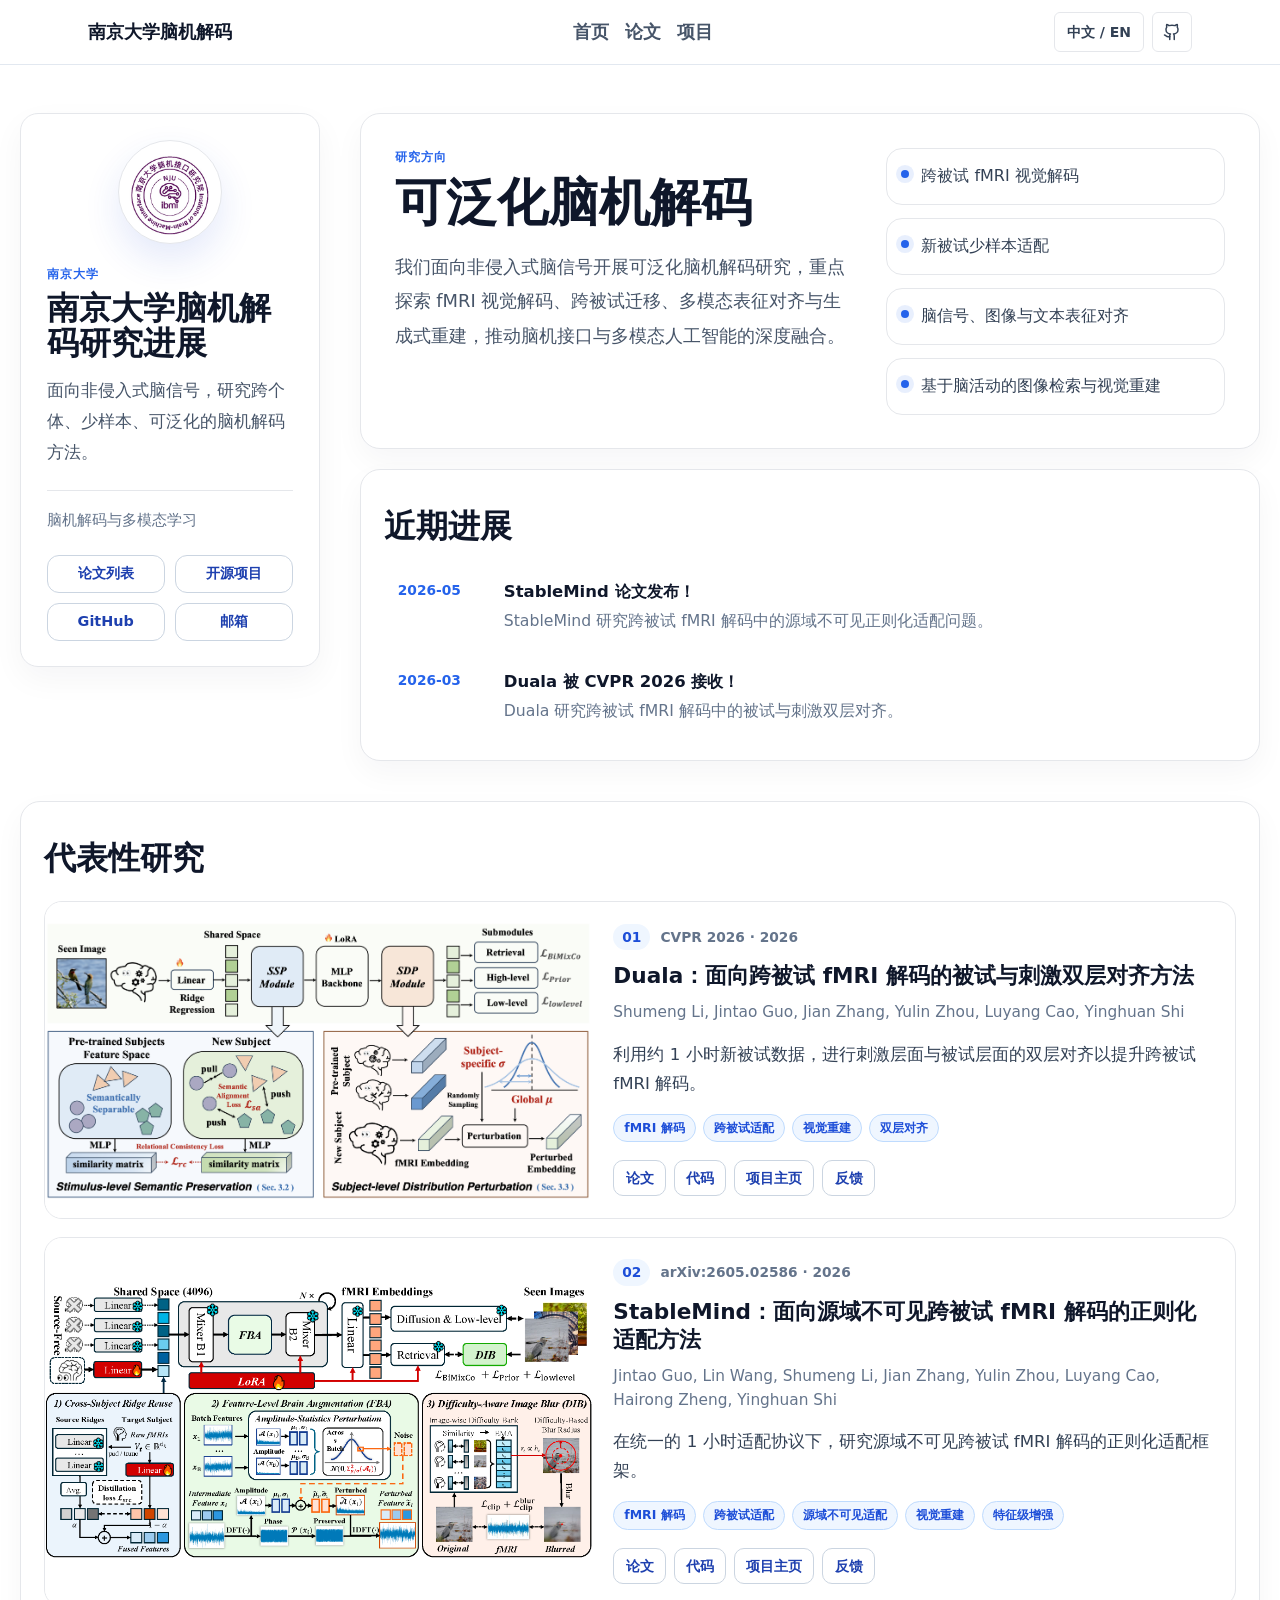
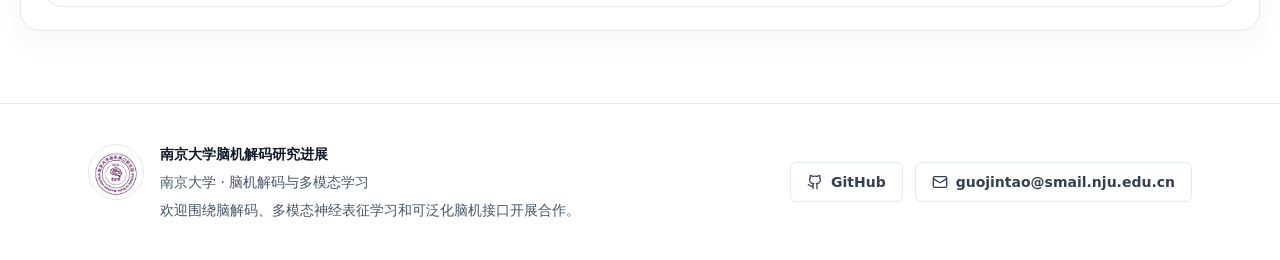
==== commit 40b2f0c2: "Deploy NJU Brain Decoding homepage" ====
--- a/index.html
+++ b/index.html
@@ -5,7 +5,7 @@
         document.documentElement.dataset.locale = locale;
         document.documentElement.lang = locale === "zh" ? "zh-CN" : "en";
       })();
-    </script><link rel="stylesheet" href="/_astro/index.XlPyJa11.css"></head> <body> <div class="site-background" aria-hidden="true"> <div class="nju-seal nju-seal-primary"> <span>南京大学</span> <strong>NJU</strong> <small>1902</small> </div> <div class="nju-seal nju-seal-secondary"> <span>南京大学</span> <strong>NJU</strong> <small>1902</small> </div> </div> <header class="sticky top-0 z-20 border-b border-slate-200 bg-white/95 backdrop-blur"><nav class="mx-auto flex max-w-6xl flex-wrap items-center justify-between gap-3 px-5 py-3 lg:px-6" aria-label="Main navigation"><a class="text-base font-bold text-ink md:text-lg" href="/" aria-label="NJU Brain Decoding"><span class="lang-en ">NJU Brain Decoding</span><span class="lang-zh ">南京大学脑机解码</span></a><div class="order-3 flex w-full items-center gap-4 overflow-x-auto border-t border-slate-100 pt-3 md:order-none md:w-auto md:border-0 md:pt-0"><a class="text-base font-semibold text-slate-600 transition hover:text-nju-700 md:text-lg" href="/"><span class="lang-en ">Home</span><span class="lang-zh ">首页</span></a><a class="text-base font-semibold text-slate-600 transition hover:text-nju-700 md:text-lg" href="/publications/"><span class="lang-en ">Publications</span><span class="lang-zh ">论文</span></a><a class="text-base font-semibold text-slate-600 transition hover:text-nju-700 md:text-lg" href="/projects/"><span class="lang-en ">Projects</span><span class="lang-zh ">项目</span></a></div><div class="flex items-center gap-2"><button class="lang-button" type="button" data-locale-toggle="true" aria-pressed="true">中文 / EN</button><a class="icon-link" href="https://github.com/NJU-BrainDecoding" aria-label="GitHub"><svg xmlns="http://www.w3.org/2000/svg" width="18" height="18" viewBox="0 0 24 24" fill="none" stroke="currentColor" stroke-width="2" stroke-linecap="round" stroke-linejoin="round" class="lucide lucide-github" aria-hidden="true"><path d="M15 22v-4a4.8 4.8 0 0 0-1-3.5c3 0 6-2 6-5.5.08-1.25-.27-2.48-1-3.5.28-1.15.28-2.35 0-3.5 0 0-1 0-3 1.5-2.64-.5-5.36-.5-8 0C6 2 5 2 5 2c-.3 1.15-.3 2.35 0 3.5A5.403 5.403 0 0 0 4 9c0 3.5 3 5.5 6 5.5-.39.49-.68 1.05-.85 1.65-.17.6-.22 1.23-.15 1.85v4"></path><path d="M9 18c-4.51 2-5-2-7-2"></path></svg></a></div></nav></header> <main>  <div class="homepage-shell"> <!-- Top: lab profile on the left, research/news summary on the right. --> <div class="top-grid"> <aside class="lab-sidebar"> <img class="lab-logo" src="/images/nju-bci-logo.png" alt="Nanjing University Brain-Machine Interface Institute logo"> <p class="sidebar-kicker"> <span class="lang-en ">Nanjing University</span><span class="lang-zh ">南京大学</span> </p> <h1> <span class="lang-en ">NJU Brain Decoding</span><span class="lang-zh ">南京大学脑机解码研究进展</span> </h1> <p class="lang-en sidebar-lead">We develop generalizable brain decoding methods for non-invasive neural signals.</p><p class="lang-zh sidebar-lead">面向非侵入式脑信号，研究跨个体、少样本、可泛化的脑机解码方法。</p> <div class="sidebar-meta"> <p> <span class="lang-en ">Brain Decoding and Multimodal Learning</span><span class="lang-zh ">脑机解码与多模态学习</span> </p> </div> <div class="sidebar-links"> <a href="/publications/"> <span class="lang-en ">Publications</span><span class="lang-zh ">论文列表</span> </a><a href="/projects/"> <span class="lang-en ">Projects</span><span class="lang-zh ">开源项目</span> </a><a href="https://github.com/NJU-BrainDecoding"> <span class="lang-en ">GitHub</span><span class="lang-zh ">GitHub</span> </a><a href="mailto:guojintao@smail.nju.edu.cn"> <span class="lang-en ">Email</span><span class="lang-zh ">邮箱</span> </a> </div> </aside> <div class="lab-main"> <!-- Research summary copy is maintained in src/data/site.ts. --> <section id="research" class="intro-panel"> <div> <p class="section-label"> <span class="lang-en ">Research</span><span class="lang-zh ">研究方向</span> </p> <h2> <span class="lang-en ">Generalizable Brain Decoding</span><span class="lang-zh ">可泛化脑机解码</span> </h2> <p class="lang-en intro-copy">We study how to decode visual and semantic information from brain signals when new-subject data are limited and neural responses vary across individuals.</p><p class="lang-zh intro-copy">我们面向非侵入式脑信号开展可泛化脑机解码研究，重点探索 fMRI 视觉解码、跨被试迁移、多模态表征对齐与生成式重建，推动脑机接口与多模态人工智能的深度融合。</p> </div> <div class="summary-list"> <div class="summary-item"> <span class="summary-dot"></span> <p><span class="lang-en ">Cross-subject fMRI visual decoding.</span><span class="lang-zh ">跨被试 fMRI 视觉解码</span></p> </div><div class="summary-item"> <span class="summary-dot"></span> <p><span class="lang-en ">Few-shot adaptation for new subjects.</span><span class="lang-zh ">新被试少样本适配</span></p> </div><div class="summary-item"> <span class="summary-dot"></span> <p><span class="lang-en ">Brain-image-text representation alignment.</span><span class="lang-zh ">脑信号、图像与文本表征对齐</span></p> </div><div class="summary-item"> <span class="summary-dot"></span> <p><span class="lang-en ">Visual retrieval and reconstruction from brain activity.</span><span class="lang-zh ">基于脑活动的图像检索与视觉重建</span></p> </div> </div> </section> <section class="news-strip"> <div class="section-heading-compact"> <h2> <span class="lang-en ">News</span><span class="lang-zh ">近期进展</span> </h2> </div> <div class="news-list-compact"> <a href="https://arxiv.org/pdf/2605.02586" class="news-row"> <time>2026-05</time> <div> <h3><span class="lang-en ">StableMind is released on arXiv!</span><span class="lang-zh ">StableMind 论文发布！</span></h3> <p><span class="lang-en ">StableMind studies source-free regularized adaptation for cross-subject fMRI decoding.</span><span class="lang-zh ">StableMind 研究跨被试 fMRI 解码中的源域不可见正则化适配问题。</span></p> </div> </a><a href="https://arxiv.org/pdf/2603.07625" class="news-row"> <time>2026-03</time> <div> <h3><span class="lang-en ">Duala is accepted by CVPR 2026!</span><span class="lang-zh ">Duala 被 CVPR 2026 接收！</span></h3> <p><span class="lang-en ">Duala studies dual-level alignment of subjects and stimuli for cross-subject fMRI decoding.</span><span class="lang-zh ">Duala 研究跨被试 fMRI 解码中的被试与刺激双层对齐。</span></p> </div> </a> </div> </section> </div> </div> <!-- Bottom: selected papers. Paper text/images are maintained in src/content/papers/*.md. --> <section class="works-section"> <div class="section-heading-compact"> <p class="section-label"> <span class="lang-en "></span><span class="lang-zh "></span> </p> <h2> <span class="lang-en ">Selected Research</span><span class="lang-zh ">代表性研究</span> </h2> </div> <div class="work-list"> <article class="work-card"> <div class="demo-slot">  <img src="/images/papers/duala/image1.png" alt="Duala method overview: stimulus-level semantic preservation and subject-level distribution perturbation." loading="lazy">  </div> <div class="work-body"> <div class="work-meta"> <span class="work-index">01</span> <span>CVPR 2026 · 2026</span> </div> <h3> <a class="work-title-link" href="/papers/duala/"> <span class="lang-en ">Duala: Dual-Level Alignment of Subjects and Stimuli for Cross-Subject fMRI Decoding</span><span class="lang-zh ">Duala：面向跨被试 fMRI 解码的被试与刺激双层对齐方法</span> </a> </h3> <p class="authors">Shumeng Li, Jintao Guo, Jian Zhang, Yulin Zhou, Luyang Cao, Yinghuan Shi</p> <p class="work-highlight"> <span class="lang-en ">Dual-level subject and stimulus alignment for cross-subject fMRI decoding with about one hour of adaptation data.</span><span class="lang-zh ">利用约 1 小时新被试数据，进行刺激层面与被试层面的双层对齐以提升跨被试 fMRI 解码。</span> </p> <div class="tag-row"> <span><span class="lang-en ">fMRI Decoding</span><span class="lang-zh ">fMRI 解码</span></span><span><span class="lang-en ">Cross-Subject Adaptation</span><span class="lang-zh ">跨被试适配</span></span><span><span class="lang-en ">Visual Reconstruction</span><span class="lang-zh ">视觉重建</span></span><span><span class="lang-en ">Dual-Level Alignment</span><span class="lang-zh ">双层对齐</span></span> </div> <div class="work-actions"> <a href="https://arxiv.org/pdf/2603.07625"><span class="lang-en ">Paper</span><span class="lang-zh ">论文</span></a> <a href="https://github.com/ShumengLI/Duala"><span class="lang-en ">Code</span><span class="lang-zh ">代码</span></a> <a href="https://nju-braindecoding.github.io/papers/duala/"><span class="lang-en ">Project</span><span class="lang-zh ">项目主页</span></a> <a href="https://github.com/ShumengLI/Duala/issues"><span class="lang-en ">Issues</span><span class="lang-zh ">反馈</span></a> </div> </div> </article><article class="work-card"> <div class="demo-slot">  <img src="/images/papers/stablemind/image1.png" alt="StableMind method framework" loading="lazy">  </div> <div class="work-body"> <div class="work-meta"> <span class="work-index">02</span> <span>arXiv:2605.02586 · 2026</span> </div> <h3> <a class="work-title-link" href="/papers/stablemind/"> <span class="lang-en ">StableMind: Source-Free Cross-Subject fMRI Decoding with Regularized Adaptation</span><span class="lang-zh ">StableMind：面向源域不可见跨被试 fMRI 解码的正则化适配方法</span> </a> </h3> <p class="authors">Jintao Guo, Lin Wang, Shumeng Li, Jian Zhang, Yulin Zhou, Luyang Cao, Hairong Zheng, Yinghuan Shi</p> <p class="work-highlight"> <span class="lang-en ">Source-free regularized adaptation for cross-subject fMRI decoding under a unified 1-hour adaptation protocol.</span><span class="lang-zh ">在统一的 1 小时适配协议下，研究源域不可见跨被试 fMRI 解码的正则化适配框架。</span> </p> <div class="tag-row"> <span><span class="lang-en ">fMRI Decoding</span><span class="lang-zh ">fMRI 解码</span></span><span><span class="lang-en ">Cross-Subject Adaptation</span><span class="lang-zh ">跨被试适配</span></span><span><span class="lang-en ">Source-Free Adaptation</span><span class="lang-zh ">源域不可见适配</span></span><span><span class="lang-en ">Visual Reconstruction</span><span class="lang-zh ">视觉重建</span></span><span><span class="lang-en ">Feature-Level Augmentation</span><span class="lang-zh ">特征级增强</span></span> </div> <div class="work-actions"> <a href="https://arxiv.org/pdf/2605.02586"><span class="lang-en ">Paper</span><span class="lang-zh ">论文</span></a> <a href="https://github.com/lingeringlight/StableMind"><span class="lang-en ">Code</span><span class="lang-zh ">代码</span></a> <a href="https://nju-braindecoding.github.io/papers/stablemind/"><span class="lang-en ">Project</span><span class="lang-zh ">项目主页</span></a> <a href="https://github.com/lingeringlight/StableMind/issues"><span class="lang-en ">Issues</span><span class="lang-zh ">反馈</span></a> </div> </div> </article> </div> </section> </div>  </main> <link rel="preload" as="image" href="/images/nju-bci-logo.png"/><footer class="border-t border-slate-200 bg-white"><div class="mx-auto grid max-w-6xl gap-6 px-5 py-10 text-sm text-slate-600 md:grid-cols-[1fr_auto] lg:px-6"><div class="footer-brand"><img src="/images/nju-bci-logo.png" alt="Nanjing University Brain-Machine Interface Institute logo"/><div><p class="font-semibold text-ink"><span class="lang-en ">NJU Brain Decoding</span><span class="lang-zh ">南京大学脑机解码研究进展</span></p><p class="lang-en mt-2">Nanjing University · Brain Decoding and Multimodal Learning</p><p class="lang-zh mt-2">南京大学 · 脑机解码与多模态学习</p><p class="lang-en mt-2">We welcome collaborations on brain decoding, multimodal neural representation learning, and generalizable brain-computer interfaces.</p><p class="lang-zh mt-2">欢迎围绕脑解码、多模态神经表征学习和可泛化脑机接口开展合作。</p></div></div><div class="flex flex-wrap items-center gap-3 md:justify-end"><a class="footer-link" href="https://github.com/NJU-BrainDecoding"><svg xmlns="http://www.w3.org/2000/svg" width="16" height="16" viewBox="0 0 24 24" fill="none" stroke="currentColor" stroke-width="2" stroke-linecap="round" stroke-linejoin="round" class="lucide lucide-github" aria-hidden="true"><path d="M15 22v-4a4.8 4.8 0 0 0-1-3.5c3 0 6-2 6-5.5.08-1.25-.27-2.48-1-3.5.28-1.15.28-2.35 0-3.5 0 0-1 0-3 1.5-2.64-.5-5.36-.5-8 0C6 2 5 2 5 2c-.3 1.15-.3 2.35 0 3.5A5.403 5.403 0 0 0 4 9c0 3.5 3 5.5 6 5.5-.39.49-.68 1.05-.85 1.65-.17.6-.22 1.23-.15 1.85v4"></path><path d="M9 18c-4.51 2-5-2-7-2"></path></svg>GitHub</a><a class="footer-link" href="mailto:guojintao@smail.nju.edu.cn"><svg xmlns="http://www.w3.org/2000/svg" width="16" height="16" viewBox="0 0 24 24" fill="none" stroke="currentColor" stroke-width="2" stroke-linecap="round" stroke-linejoin="round" class="lucide lucide-mail" aria-hidden="true"><path d="m22 7-8.991 5.727a2 2 0 0 1-2.009 0L2 7"></path><rect x="2" y="4" width="20" height="16" rx="2"></rect></svg>guojintao@smail.nju.edu.cn</a></div></div></footer> <script>
+    </script><link rel="stylesheet" href="/_astro/index.B2pFsvKR.css"></head> <body> <div class="site-background" aria-hidden="true"> <div class="nju-seal nju-seal-primary"> <span>南京大学</span> <strong>NJU</strong> <small>1902</small> </div> <div class="nju-seal nju-seal-secondary"> <span>南京大学</span> <strong>NJU</strong> <small>1902</small> </div> </div> <header class="sticky top-0 z-20 border-b border-slate-200 bg-white/95 backdrop-blur"><nav class="mx-auto flex max-w-6xl flex-wrap items-center justify-between gap-3 px-5 py-3 lg:px-6" aria-label="Main navigation"><a class="text-base font-bold text-ink md:text-lg" href="/" aria-label="NJU Brain Decoding"><span class="lang-en ">NJU Brain Decoding</span><span class="lang-zh ">南京大学脑机解码</span></a><div class="order-3 flex w-full items-center gap-4 overflow-x-auto border-t border-slate-100 pt-3 md:order-none md:w-auto md:border-0 md:pt-0"><a class="text-base font-semibold text-slate-600 transition hover:text-nju-700 md:text-lg" href="/"><span class="lang-en ">Home</span><span class="lang-zh ">首页</span></a><a class="text-base font-semibold text-slate-600 transition hover:text-nju-700 md:text-lg" href="/publications/"><span class="lang-en ">Publications</span><span class="lang-zh ">论文</span></a><a class="text-base font-semibold text-slate-600 transition hover:text-nju-700 md:text-lg" href="/projects/"><span class="lang-en ">Projects</span><span class="lang-zh ">项目</span></a></div><div class="flex items-center gap-2"><button class="lang-button" type="button" data-locale-toggle="true" aria-pressed="true">中文 / EN</button><a class="icon-link" href="https://github.com/NJU-BrainDecoding" aria-label="GitHub"><svg xmlns="http://www.w3.org/2000/svg" width="18" height="18" viewBox="0 0 24 24" fill="none" stroke="currentColor" stroke-width="2" stroke-linecap="round" stroke-linejoin="round" class="lucide lucide-github" aria-hidden="true"><path d="M15 22v-4a4.8 4.8 0 0 0-1-3.5c3 0 6-2 6-5.5.08-1.25-.27-2.48-1-3.5.28-1.15.28-2.35 0-3.5 0 0-1 0-3 1.5-2.64-.5-5.36-.5-8 0C6 2 5 2 5 2c-.3 1.15-.3 2.35 0 3.5A5.403 5.403 0 0 0 4 9c0 3.5 3 5.5 6 5.5-.39.49-.68 1.05-.85 1.65-.17.6-.22 1.23-.15 1.85v4"></path><path d="M9 18c-4.51 2-5-2-7-2"></path></svg></a></div></nav></header> <main>  <div class="homepage-shell"> <!-- Top: lab profile on the left, research/news summary on the right. --> <div class="top-grid"> <aside class="lab-sidebar"> <img class="lab-logo" src="/images/nju-bci-logo.png" alt="Nanjing University Brain-Machine Interface Institute logo"> <p class="sidebar-kicker"> <span class="lang-en ">Nanjing University</span><span class="lang-zh ">南京大学</span> </p> <h1> <span class="lang-en ">NJU Brain Decoding</span><span class="lang-zh ">南京大学脑机解码研究进展</span> </h1> <p class="lang-en sidebar-lead">We develop generalizable brain decoding methods for non-invasive neural signals.</p><p class="lang-zh sidebar-lead">面向非侵入式脑信号，研究跨个体、少样本、可泛化的脑机解码方法。</p> <div class="sidebar-meta"> <p> <span class="lang-en ">Brain Decoding and Multimodal Learning</span><span class="lang-zh ">脑机解码与多模态学习</span> </p> </div> <div class="sidebar-links"> <a href="/publications/"> <span class="lang-en ">Publications</span><span class="lang-zh ">论文列表</span> </a><a href="/projects/"> <span class="lang-en ">Projects</span><span class="lang-zh ">开源项目</span> </a><a href="https://github.com/NJU-BrainDecoding"> <span class="lang-en ">GitHub</span><span class="lang-zh ">GitHub</span> </a><a href="mailto:guojintao@smail.nju.edu.cn"> <span class="lang-en ">Email</span><span class="lang-zh ">邮箱</span> </a> </div> </aside> <div class="lab-main"> <!-- Research summary copy is maintained in src/data/site.ts. --> <section id="research" class="intro-panel"> <div> <p class="section-label"> <span class="lang-en ">Research</span><span class="lang-zh ">研究方向</span> </p> <h2> <span class="lang-en ">Generalizable Brain Decoding</span><span class="lang-zh ">可泛化脑机解码</span> </h2> <p class="lang-en intro-copy">We study how to decode visual and semantic information from brain signals when new-subject data are limited and neural responses vary across individuals.</p><p class="lang-zh intro-copy">我们面向非侵入式脑信号开展可泛化脑机解码研究，重点探索 fMRI 视觉解码、跨被试迁移、多模态表征对齐与生成式重建，推动脑机接口与多模态人工智能的深度融合。</p> </div> <div class="summary-list"> <div class="summary-item"> <span class="summary-dot"></span> <p><span class="lang-en ">Cross-subject fMRI visual decoding.</span><span class="lang-zh ">跨被试 fMRI 视觉解码</span></p> </div><div class="summary-item"> <span class="summary-dot"></span> <p><span class="lang-en ">Few-shot adaptation for new subjects.</span><span class="lang-zh ">新被试少样本适配</span></p> </div><div class="summary-item"> <span class="summary-dot"></span> <p><span class="lang-en ">Brain-image-text representation alignment.</span><span class="lang-zh ">脑信号、图像与文本表征对齐</span></p> </div><div class="summary-item"> <span class="summary-dot"></span> <p><span class="lang-en ">Visual retrieval and reconstruction from brain activity.</span><span class="lang-zh ">基于脑活动的图像检索与视觉重建</span></p> </div> </div> </section> <section class="news-strip"> <div class="section-heading-compact"> <h2> <span class="lang-en ">News</span><span class="lang-zh ">近期进展</span> </h2> </div> <div class="news-list-compact"> <a href="https://arxiv.org/pdf/2605.02586" class="news-row"> <time>2026-05</time> <div> <h3><span class="lang-en ">StableMind is released on arXiv!</span><span class="lang-zh ">StableMind 论文发布！</span></h3> <p><span class="lang-en ">StableMind studies source-free regularized adaptation for cross-subject fMRI decoding.</span><span class="lang-zh ">StableMind 研究跨被试 fMRI 解码中的源域不可见正则化适配问题。</span></p> </div> </a><a href="https://arxiv.org/pdf/2603.07625" class="news-row"> <time>2026-03</time> <div> <h3><span class="lang-en ">Duala is accepted by CVPR 2026!</span><span class="lang-zh ">Duala 被 CVPR 2026 接收！</span></h3> <p><span class="lang-en ">Duala studies dual-level alignment of subjects and stimuli for cross-subject fMRI decoding.</span><span class="lang-zh ">Duala 研究跨被试 fMRI 解码中的被试与刺激双层对齐。</span></p> </div> </a> </div> </section> </div> </div> <!-- Bottom: selected papers. Paper text/images are maintained in src/content/papers/*.md. --> <section class="works-section"> <div class="section-heading-compact"> <p class="section-label"> <span class="lang-en "></span><span class="lang-zh "></span> </p> <h2> <span class="lang-en ">Selected Research</span><span class="lang-zh ">代表性研究</span> </h2> </div> <div class="work-list"> <article class="work-card"> <div class="demo-slot">  <img src="/images/papers/duala/image1.png" alt="Duala method overview: stimulus-level semantic preservation and subject-level distribution perturbation." loading="lazy">  </div> <div class="work-body"> <div class="work-meta"> <span class="work-index">01</span> <span>CVPR 2026 · 2026</span> </div> <h3> <a class="work-title-link" href="/papers/duala/"> <span class="lang-en ">Duala: Dual-Level Alignment of Subjects and Stimuli for Cross-Subject fMRI Decoding</span><span class="lang-zh ">Duala：面向跨被试 fMRI 解码的被试与刺激双层对齐方法</span> </a> </h3> <p class="authors">Shumeng Li, Jintao Guo, Jian Zhang, Yulin Zhou, Luyang Cao, Yinghuan Shi</p> <p class="work-highlight"> <span class="lang-en ">Dual-level subject and stimulus alignment for cross-subject fMRI decoding with about one hour of adaptation data.</span><span class="lang-zh ">利用约 1 小时新被试数据，进行刺激层面与被试层面的双层对齐以提升跨被试 fMRI 解码。</span> </p> <div class="tag-row"> <span><span class="lang-en ">fMRI Decoding</span><span class="lang-zh ">fMRI 解码</span></span><span><span class="lang-en ">Cross-Subject Adaptation</span><span class="lang-zh ">跨被试适配</span></span><span><span class="lang-en ">Visual Reconstruction</span><span class="lang-zh ">视觉重建</span></span><span><span class="lang-en ">Dual-Level Alignment</span><span class="lang-zh ">双层对齐</span></span> </div> <div class="work-actions"> <a href="https://arxiv.org/pdf/2603.07625"><span class="lang-en ">Paper</span><span class="lang-zh ">论文</span></a> <a href="https://github.com/ShumengLI/Duala"><span class="lang-en ">Code</span><span class="lang-zh ">代码</span></a> <a href="https://nju-braindecoding.github.io/papers/duala/"><span class="lang-en ">Project</span><span class="lang-zh ">项目主页</span></a> <a href="https://github.com/ShumengLI/Duala/issues"><span class="lang-en ">Issues</span><span class="lang-zh ">反馈</span></a> </div> </div> </article><article class="work-card"> <div class="demo-slot">  <img src="/images/papers/stablemind/image1.png" alt="StableMind method framework" loading="lazy">  </div> <div class="work-body"> <div class="work-meta"> <span class="work-index">02</span> <span>arXiv:2605.02586 · 2026</span> </div> <h3> <a class="work-title-link" href="/papers/stablemind/"> <span class="lang-en ">StableMind: Source-Free Cross-Subject fMRI Decoding with Regularized Adaptation</span><span class="lang-zh ">StableMind：面向源域不可见跨被试 fMRI 解码的正则化适配方法</span> </a> </h3> <p class="authors">Jintao Guo, Lin Wang, Shumeng Li, Jian Zhang, Yulin Zhou, Luyang Cao, Hairong Zheng, Yinghuan Shi</p> <p class="work-highlight"> <span class="lang-en ">Source-free regularized adaptation for cross-subject fMRI decoding under a unified 1-hour adaptation protocol.</span><span class="lang-zh ">在统一的 1 小时适配协议下，研究源域不可见跨被试 fMRI 解码的正则化适配框架。</span> </p> <div class="tag-row"> <span><span class="lang-en ">fMRI Decoding</span><span class="lang-zh ">fMRI 解码</span></span><span><span class="lang-en ">Cross-Subject Adaptation</span><span class="lang-zh ">跨被试适配</span></span><span><span class="lang-en ">Source-Free Adaptation</span><span class="lang-zh ">源域不可见适配</span></span><span><span class="lang-en ">Visual Reconstruction</span><span class="lang-zh ">视觉重建</span></span><span><span class="lang-en ">Feature-Level Augmentation</span><span class="lang-zh ">特征级增强</span></span> </div> <div class="work-actions"> <a href="https://arxiv.org/pdf/2605.02586"><span class="lang-en ">Paper</span><span class="lang-zh ">论文</span></a> <a href="https://github.com/lingeringlight/StableMind"><span class="lang-en ">Code</span><span class="lang-zh ">代码</span></a> <a href="https://nju-braindecoding.github.io/papers/stablemind/"><span class="lang-en ">Project</span><span class="lang-zh ">项目主页</span></a> <a href="https://github.com/lingeringlight/StableMind/issues"><span class="lang-en ">Issues</span><span class="lang-zh ">反馈</span></a> </div> </div> </article> </div> </section> </div>  </main> <link rel="preload" as="image" href="/images/nju-bci-logo.png"/><footer class="border-t border-slate-200 bg-white"><div class="mx-auto grid max-w-6xl gap-6 px-5 py-10 text-sm text-slate-600 md:grid-cols-[1fr_auto] lg:px-6"><div class="footer-brand"><img src="/images/nju-bci-logo.png" alt="Nanjing University Brain-Machine Interface Institute logo"/><div><p class="font-semibold text-ink"><span class="lang-en ">NJU Brain Decoding</span><span class="lang-zh ">南京大学脑机解码研究进展</span></p><p class="lang-en mt-2">Nanjing University · Brain Decoding and Multimodal Learning</p><p class="lang-zh mt-2">南京大学 · 脑机解码与多模态学习</p><p class="lang-en mt-2">We welcome collaborations on brain decoding, multimodal neural representation learning, and generalizable brain-computer interfaces.</p><p class="lang-zh mt-2">欢迎围绕脑解码、多模态神经表征学习和可泛化脑机接口开展合作。</p></div></div><div class="flex flex-wrap items-center gap-3 md:justify-end"><a class="footer-link" href="https://github.com/NJU-BrainDecoding"><svg xmlns="http://www.w3.org/2000/svg" width="16" height="16" viewBox="0 0 24 24" fill="none" stroke="currentColor" stroke-width="2" stroke-linecap="round" stroke-linejoin="round" class="lucide lucide-github" aria-hidden="true"><path d="M15 22v-4a4.8 4.8 0 0 0-1-3.5c3 0 6-2 6-5.5.08-1.25-.27-2.48-1-3.5.28-1.15.28-2.35 0-3.5 0 0-1 0-3 1.5-2.64-.5-5.36-.5-8 0C6 2 5 2 5 2c-.3 1.15-.3 2.35 0 3.5A5.403 5.403 0 0 0 4 9c0 3.5 3 5.5 6 5.5-.39.49-.68 1.05-.85 1.65-.17.6-.22 1.23-.15 1.85v4"></path><path d="M9 18c-4.51 2-5-2-7-2"></path></svg>GitHub</a><a class="footer-link" href="mailto:guojintao@smail.nju.edu.cn"><svg xmlns="http://www.w3.org/2000/svg" width="16" height="16" viewBox="0 0 24 24" fill="none" stroke="currentColor" stroke-width="2" stroke-linecap="round" stroke-linejoin="round" class="lucide lucide-mail" aria-hidden="true"><path d="m22 7-8.991 5.727a2 2 0 0 1-2.009 0L2 7"></path><rect x="2" y="4" width="20" height="16" rx="2"></rect></svg>guojintao@smail.nju.edu.cn</a></div></div></footer> <script>
       (() => {
         const root = document.documentElement;
         const apply = (locale) => {
--- a/_astro/index.B2pFsvKR.css
+++ b/_astro/index.B2pFsvKR.css
@@ -0,0 +1 @@
+*,:before,:after{--tw-border-spacing-x: 0;--tw-border-spacing-y: 0;--tw-translate-x: 0;--tw-translate-y: 0;--tw-rotate: 0;--tw-skew-x: 0;--tw-skew-y: 0;--tw-scale-x: 1;--tw-scale-y: 1;--tw-pan-x: ;--tw-pan-y: ;--tw-pinch-zoom: ;--tw-scroll-snap-strictness: proximity;--tw-gradient-from-position: ;--tw-gradient-via-position: ;--tw-gradient-to-position: ;--tw-ordinal: ;--tw-slashed-zero: ;--tw-numeric-figure: ;--tw-numeric-spacing: ;--tw-numeric-fraction: ;--tw-ring-inset: ;--tw-ring-offset-width: 0px;--tw-ring-offset-color: #fff;--tw-ring-color: rgb(59 130 246 / .5);--tw-ring-offset-shadow: 0 0 #0000;--tw-ring-shadow: 0 0 #0000;--tw-shadow: 0 0 #0000;--tw-shadow-colored: 0 0 #0000;--tw-blur: ;--tw-brightness: ;--tw-contrast: ;--tw-grayscale: ;--tw-hue-rotate: ;--tw-invert: ;--tw-saturate: ;--tw-sepia: ;--tw-drop-shadow: ;--tw-backdrop-blur: ;--tw-backdrop-brightness: ;--tw-backdrop-contrast: ;--tw-backdrop-grayscale: ;--tw-backdrop-hue-rotate: ;--tw-backdrop-invert: ;--tw-backdrop-opacity: ;--tw-backdrop-saturate: ;--tw-backdrop-sepia: ;--tw-contain-size: ;--tw-contain-layout: ;--tw-contain-paint: ;--tw-contain-style: }::backdrop{--tw-border-spacing-x: 0;--tw-border-spacing-y: 0;--tw-translate-x: 0;--tw-translate-y: 0;--tw-rotate: 0;--tw-skew-x: 0;--tw-skew-y: 0;--tw-scale-x: 1;--tw-scale-y: 1;--tw-pan-x: ;--tw-pan-y: ;--tw-pinch-zoom: ;--tw-scroll-snap-strictness: proximity;--tw-gradient-from-position: ;--tw-gradient-via-position: ;--tw-gradient-to-position: ;--tw-ordinal: ;--tw-slashed-zero: ;--tw-numeric-figure: ;--tw-numeric-spacing: ;--tw-numeric-fraction: ;--tw-ring-inset: ;--tw-ring-offset-width: 0px;--tw-ring-offset-color: #fff;--tw-ring-color: rgb(59 130 246 / .5);--tw-ring-offset-shadow: 0 0 #0000;--tw-ring-shadow: 0 0 #0000;--tw-shadow: 0 0 #0000;--tw-shadow-colored: 0 0 #0000;--tw-blur: ;--tw-brightness: ;--tw-contrast: ;--tw-grayscale: ;--tw-hue-rotate: ;--tw-invert: ;--tw-saturate: ;--tw-sepia: ;--tw-drop-shadow: ;--tw-backdrop-blur: ;--tw-backdrop-brightness: ;--tw-backdrop-contrast: ;--tw-backdrop-grayscale: ;--tw-backdrop-hue-rotate: ;--tw-backdrop-invert: ;--tw-backdrop-opacity: ;--tw-backdrop-saturate: ;--tw-backdrop-sepia: ;--tw-contain-size: ;--tw-contain-layout: ;--tw-contain-paint: ;--tw-contain-style: }*,:before,:after{box-sizing:border-box;border-width:0;border-style:solid;border-color:#e5e7eb}:before,:after{--tw-content: ""}html,:host{line-height:1.5;-webkit-text-size-adjust:100%;-moz-tab-size:4;-o-tab-size:4;tab-size:4;font-family:ui-sans-serif,system-ui,sans-serif,"Apple Color Emoji","Segoe UI Emoji",Segoe UI Symbol,"Noto Color Emoji";font-feature-settings:normal;font-variation-settings:normal;-webkit-tap-highlight-color:transparent}body{margin:0;line-height:inherit}hr{height:0;color:inherit;border-top-width:1px}abbr:where([title]){-webkit-text-decoration:underline dotted;text-decoration:underline dotted}h1,h2,h3,h4,h5,h6{font-size:inherit;font-weight:inherit}a{color:inherit;text-decoration:inherit}b,strong{font-weight:bolder}code,kbd,samp,pre{font-family:ui-monospace,SFMono-Regular,Menlo,Monaco,Consolas,Liberation Mono,Courier New,monospace;font-feature-settings:normal;font-variation-settings:normal;font-size:1em}small{font-size:80%}sub,sup{font-size:75%;line-height:0;position:relative;vertical-align:baseline}sub{bottom:-.25em}sup{top:-.5em}table{text-indent:0;border-color:inherit;border-collapse:collapse}button,input,optgroup,select,textarea{font-family:inherit;font-feature-settings:inherit;font-variation-settings:inherit;font-size:100%;font-weight:inherit;line-height:inherit;letter-spacing:inherit;color:inherit;margin:0;padding:0}button,select{text-transform:none}button,input:where([type=button]),input:where([type=reset]),input:where([type=submit]){-webkit-appearance:button;background-color:transparent;background-image:none}:-moz-focusring{outline:auto}:-moz-ui-invalid{box-shadow:none}progress{vertical-align:baseline}::-webkit-inner-spin-button,::-webkit-outer-spin-button{height:auto}[type=search]{-webkit-appearance:textfield;outline-offset:-2px}::-webkit-search-decoration{-webkit-appearance:none}::-webkit-file-upload-button{-webkit-appearance:button;font:inherit}summary{display:list-item}blockquote,dl,dd,h1,h2,h3,h4,h5,h6,hr,figure,p,pre{margin:0}fieldset{margin:0;padding:0}legend{padding:0}ol,ul,menu{list-style:none;margin:0;padding:0}dialog{padding:0}textarea{resize:vertical}input::-moz-placeholder,textarea::-moz-placeholder{opacity:1;color:#9ca3af}input::placeholder,textarea::placeholder{opacity:1;color:#9ca3af}button,[role=button]{cursor:pointer}:disabled{cursor:default}img,svg,video,canvas,audio,iframe,embed,object{display:block;vertical-align:middle}img,video{max-width:100%;height:auto}[hidden]:where(:not([hidden=until-found])){display:none}.section{margin-left:auto;margin-right:auto;max-width:72rem;padding:3.5rem 1.25rem}@media(min-width:1024px){.section{padding-left:1.5rem;padding-right:1.5rem}}.section-heading h2,.page-hero h1{margin-top:.75rem;font-size:1.875rem;line-height:2.25rem;font-weight:600;letter-spacing:0em;--tw-text-opacity: 1;color:rgb(15 23 42 / var(--tw-text-opacity, 1))}@media(min-width:768px){.section-heading h2,.page-hero h1{font-size:2.25rem;line-height:2.5rem}}.section-heading p:not(.eyebrow),.page-hero p:not(.eyebrow){margin-top:1rem;font-size:1rem;line-height:1.75rem;--tw-text-opacity: 1;color:rgb(71 85 105 / var(--tw-text-opacity, 1))}.eyebrow{font-size:.875rem;line-height:1.25rem;font-weight:600;text-transform:uppercase;letter-spacing:0em;--tw-text-opacity: 1;color:rgb(29 78 216 / var(--tw-text-opacity, 1))}.page-hero{margin-left:auto;margin-right:auto;max-width:72rem;padding:3.5rem 1.25rem 2.5rem}@media(min-width:1024px){.page-hero{padding-left:1.5rem;padding-right:1.5rem}}.tag{border-radius:.375rem;border-width:1px;--tw-border-opacity: 1;border-color:rgb(219 234 254 / var(--tw-border-opacity, 1));--tw-bg-opacity: 1;background-color:rgb(239 246 255 / var(--tw-bg-opacity, 1));padding:.25rem .625rem;font-size:.75rem;line-height:1rem;font-weight:500;--tw-text-opacity: 1;color:rgb(29 78 216 / var(--tw-text-opacity, 1))}.btn-primary,.btn-secondary,.btn-ghost,.paper-action,.footer-link,.bibtex-details summary{display:inline-flex;min-height:2.5rem;align-items:center;justify-content:center;gap:.5rem;border-radius:.375rem;padding:.5rem 1rem;font-size:.875rem;line-height:1.25rem;font-weight:600;transition-property:color,background-color,border-color,text-decoration-color,fill,stroke,opacity,box-shadow,transform,filter,backdrop-filter;transition-timing-function:cubic-bezier(.4,0,.2,1);transition-duration:.15s}.paper-action{border-width:1px;--tw-border-opacity: 1;border-color:rgb(226 232 240 / var(--tw-border-opacity, 1));--tw-bg-opacity: 1;background-color:rgb(255 255 255 / var(--tw-bg-opacity, 1));--tw-text-opacity: 1;color:rgb(51 65 85 / var(--tw-text-opacity, 1))}.paper-action:hover{--tw-border-opacity: 1;border-color:rgb(147 197 253 / var(--tw-border-opacity, 1));--tw-bg-opacity: 1;background-color:rgb(239 246 255 / var(--tw-bg-opacity, 1));--tw-text-opacity: 1;color:rgb(29 78 216 / var(--tw-text-opacity, 1))}.footer-link{border-width:1px;--tw-border-opacity: 1;border-color:rgb(226 232 240 / var(--tw-border-opacity, 1));--tw-bg-opacity: 1;background-color:rgb(255 255 255 / var(--tw-bg-opacity, 1));--tw-text-opacity: 1;color:rgb(51 65 85 / var(--tw-text-opacity, 1))}.footer-link:hover{--tw-border-opacity: 1;border-color:rgb(147 197 253 / var(--tw-border-opacity, 1));--tw-text-opacity: 1;color:rgb(29 78 216 / var(--tw-text-opacity, 1))}.bibtex-details{width:100%}@media(min-width:768px){.bibtex-details{width:auto}}.bibtex-details summary{cursor:pointer;list-style-type:none;border-width:1px;--tw-border-opacity: 1;border-color:rgb(226 232 240 / var(--tw-border-opacity, 1));--tw-bg-opacity: 1;background-color:rgb(255 255 255 / var(--tw-bg-opacity, 1));--tw-text-opacity: 1;color:rgb(51 65 85 / var(--tw-text-opacity, 1))}.bibtex-details summary:hover{--tw-border-opacity: 1;border-color:rgb(147 197 253 / var(--tw-border-opacity, 1));--tw-bg-opacity: 1;background-color:rgb(239 246 255 / var(--tw-bg-opacity, 1));--tw-text-opacity: 1;color:rgb(29 78 216 / var(--tw-text-opacity, 1))}.bibtex-details summary::-webkit-details-marker{display:none}.bibtex-details pre{margin-top:.75rem;max-width:100%;overflow-x:auto;border-radius:.375rem;border-width:1px;--tw-border-opacity: 1;border-color:rgb(226 232 240 / var(--tw-border-opacity, 1));--tw-bg-opacity: 1;background-color:rgb(2 6 23 / var(--tw-bg-opacity, 1));padding:1rem;font-size:.75rem;line-height:1.5rem;--tw-text-opacity: 1;color:rgb(241 245 249 / var(--tw-text-opacity, 1))}.collapse{visibility:collapse}.sticky{position:sticky}.top-0{top:0}.z-20{z-index:20}.order-3{order:3}.mx-auto{margin-left:auto;margin-right:auto}.mt-2{margin-top:.5rem}.mt-3{margin-top:.75rem}.mt-4{margin-top:1rem}.mt-5{margin-top:1.25rem}.mt-6{margin-top:1.5rem}.flex{display:flex}.inline-flex{display:inline-flex}.grid{display:grid}.h-fit{height:-moz-fit-content;height:fit-content}.min-h-10{min-height:2.5rem}.w-full{width:100%}.max-w-6xl{max-width:72rem}.flex-col{flex-direction:column}.flex-wrap{flex-wrap:wrap}.items-center{align-items:center}.justify-between{justify-content:space-between}.gap-2{gap:.5rem}.gap-3{gap:.75rem}.gap-4{gap:1rem}.gap-6{gap:1.5rem}.overflow-x-auto{overflow-x:auto}.rounded-md{border-radius:.375rem}.border{border-width:1px}.border-b{border-bottom-width:1px}.border-t{border-top-width:1px}.border-slate-100{--tw-border-opacity: 1;border-color:rgb(241 245 249 / var(--tw-border-opacity, 1))}.border-slate-200{--tw-border-opacity: 1;border-color:rgb(226 232 240 / var(--tw-border-opacity, 1))}.bg-slate-100{--tw-bg-opacity: 1;background-color:rgb(241 245 249 / var(--tw-bg-opacity, 1))}.bg-white{--tw-bg-opacity: 1;background-color:rgb(255 255 255 / var(--tw-bg-opacity, 1))}.bg-white\/95{background-color:#fffffff2}.px-3{padding-left:.75rem;padding-right:.75rem}.px-5{padding-left:1.25rem;padding-right:1.25rem}.py-10{padding-top:2.5rem;padding-bottom:2.5rem}.py-2{padding-top:.5rem;padding-bottom:.5rem}.py-3{padding-top:.75rem;padding-bottom:.75rem}.pt-0{padding-top:0}.pt-3{padding-top:.75rem}.text-base{font-size:1rem;line-height:1.5rem}.text-sm{font-size:.875rem;line-height:1.25rem}.text-xl{font-size:1.25rem;line-height:1.75rem}.font-bold{font-weight:700}.font-medium{font-weight:500}.font-semibold{font-weight:600}.leading-6{line-height:1.5rem}.leading-7{line-height:1.75rem}.text-ink{--tw-text-opacity: 1;color:rgb(15 23 42 / var(--tw-text-opacity, 1))}.text-slate-500{--tw-text-opacity: 1;color:rgb(100 116 139 / var(--tw-text-opacity, 1))}.text-slate-600{--tw-text-opacity: 1;color:rgb(71 85 105 / var(--tw-text-opacity, 1))}.text-slate-700{--tw-text-opacity: 1;color:rgb(51 65 85 / var(--tw-text-opacity, 1))}.blur{--tw-blur: blur(8px);filter:var(--tw-blur) var(--tw-brightness) var(--tw-contrast) var(--tw-grayscale) var(--tw-hue-rotate) var(--tw-invert) var(--tw-saturate) var(--tw-sepia) var(--tw-drop-shadow)}.filter{filter:var(--tw-blur) var(--tw-brightness) var(--tw-contrast) var(--tw-grayscale) var(--tw-hue-rotate) var(--tw-invert) var(--tw-saturate) var(--tw-sepia) var(--tw-drop-shadow)}.backdrop-blur{--tw-backdrop-blur: blur(8px);backdrop-filter:var(--tw-backdrop-blur) var(--tw-backdrop-brightness) var(--tw-backdrop-contrast) var(--tw-backdrop-grayscale) var(--tw-backdrop-hue-rotate) var(--tw-backdrop-invert) var(--tw-backdrop-opacity) var(--tw-backdrop-saturate) var(--tw-backdrop-sepia)}.transition{transition-property:color,background-color,border-color,text-decoration-color,fill,stroke,opacity,box-shadow,transform,filter,backdrop-filter;transition-timing-function:cubic-bezier(.4,0,.2,1);transition-duration:.15s}:root{color-scheme:light;font-family:Inter,ui-sans-serif,system-ui,-apple-system,BlinkMacSystemFont,Segoe UI,sans-serif;background:#fff;color:#0f172a}html{scroll-behavior:smooth}body{position:relative;margin:0;min-width:320px;overflow-x:hidden;background:#fff;font-size:16.5px}body>header,main,footer{position:relative;z-index:1}.site-background{display:none;position:fixed;inset:0;z-index:0;overflow:hidden;pointer-events:none}.site-background:before{position:absolute;inset:0;background-image:linear-gradient(rgba(37,99,235,.045) 1px,transparent 1px),linear-gradient(90deg,rgba(37,99,235,.045) 1px,transparent 1px);background-size:56px 56px;content:"";opacity:.55}.site-background:after{position:absolute;inset:0;background:radial-gradient(circle at 78% 18%,rgba(37,99,235,.07),transparent 28%),radial-gradient(circle at 10% 86%,rgba(14,116,144,.055),transparent 24%);content:""}.nju-seal{position:absolute;display:grid;place-items:center;aspect-ratio:1;border:1px solid rgba(29,78,216,.11);border-radius:999px;color:#1d4ed8;opacity:.2}.nju-seal:before,.nju-seal:after{position:absolute;border-radius:inherit;content:""}.nju-seal:before{inset:8%;border:1px solid rgba(29,78,216,.14)}.nju-seal:after{inset:23%;border:1px solid rgba(29,78,216,.09);background:linear-gradient(135deg,transparent 44%,rgba(29,78,216,.09) 44% 45%,transparent 45% 55%,rgba(29,78,216,.09) 55% 56%,transparent 56%),linear-gradient(45deg,transparent 44%,rgba(29,78,216,.08) 44% 45%,transparent 45% 55%,rgba(29,78,216,.08) 55% 56%,transparent 56%)}.nju-seal span,.nju-seal strong,.nju-seal small{position:relative;z-index:1}.nju-seal span{align-self:end;font-size:clamp(.75rem,1.2vw,1.05rem);font-weight:800;letter-spacing:.18em}.nju-seal strong{margin-top:-.2em;font-size:clamp(2.3rem,6vw,5.4rem);font-weight:850;letter-spacing:.04em;line-height:.9}.nju-seal small{align-self:start;font-size:clamp(.72rem,1vw,.95rem);font-weight:800;letter-spacing:.16em}.nju-seal-primary{top:7.5rem;right:clamp(-3.5rem,-3vw,-1rem);width:clamp(170px,22vw,310px)}.nju-seal-secondary{bottom:4rem;left:clamp(-4rem,-4vw,-1rem);width:clamp(150px,18vw,250px);opacity:.13;transform:rotate(-8deg)}a{color:inherit;text-decoration:none}code{border-radius:5px;background:#f1f5f9;padding:.1rem .35rem;color:#1d4ed8;font-size:.92em}html[data-locale=en] .lang-zh,html[data-locale=zh] .lang-en{display:none!important}.lang-button,.icon-link{display:inline-flex;min-height:2.5rem;align-items:center;justify-content:center;border-radius:.375rem;border:1px solid #e5e7eb;background:#fff;color:#334155;font-size:.875rem;font-weight:600;transition:border-color .15s ease,color .15s ease,background .15s ease}.lang-button{padding:.5rem .75rem}.icon-link{width:2.5rem}.lang-button:hover,.icon-link:hover{border-color:#93c5fd;color:#1d4ed8;background:#eff6ff}.academic-hero{display:grid;grid-template-columns:minmax(260px,330px) minmax(0,1fr);gap:2rem;max-width:72rem;margin:0 auto;padding:3rem 1.25rem 2rem}.profile-card{align-self:start;border:1px solid #e5e7eb;border-radius:.5rem;background:#fff;padding:1.5rem;box-shadow:0 1px 2px #0f172a0d}.nju-mark{display:inline-flex;width:4.5rem;height:4.5rem;align-items:center;justify-content:center;border-radius:.5rem;background:#1d4ed8;color:#fff;font-weight:700;letter-spacing:.04em}.profile-card h1{margin-top:1.25rem;font-size:1.75rem;line-height:2.15rem;font-weight:700;color:#0f172a}.profile-subtitle,.profile-meta{margin-top:.75rem;color:#475569;line-height:1.7}.profile-meta{padding-top:1rem;border-top:1px solid #e5e7eb;font-size:.925rem}.profile-links,.hero-actions{display:flex;flex-wrap:wrap;gap:.75rem;margin-top:1.5rem}.profile-links a{display:inline-flex;min-height:2.25rem;align-items:center;border-radius:.375rem;border:1px solid #bfdbfe;padding:.35rem .75rem;color:#1d4ed8;font-size:.875rem;font-weight:600}.hero-content{border:1px solid #e5e7eb;border-radius:.5rem;background:#fff;padding:2rem;box-shadow:0 1px 2px #0f172a0d}.hero-content h2{margin-top:.75rem;max-width:48rem;color:#0f172a;font-size:2.5rem;line-height:1.12;font-weight:700;letter-spacing:0}.hero-lead{margin-top:1.25rem;max-width:52rem;color:#475569;font-size:1.12rem;line-height:1.85}.stats-grid{display:grid;grid-template-columns:repeat(3,minmax(0,1fr));gap:.75rem;margin-top:2rem}.stats-grid div{border-radius:.5rem;border:1px solid #e5e7eb;background:#fff;padding:1rem}.stats-grid dt{color:#64748b;font-size:.8rem;font-weight:600;text-transform:uppercase}.stats-grid dd{margin-top:.25rem;color:#0f172a;font-size:1.35rem;font-weight:700}.two-column{display:grid;grid-template-columns:minmax(220px,330px) minmax(0,1fr);gap:2rem}.prose-block{border-left:3px solid #bfdbfe;padding-left:1.25rem;color:#475569;line-height:1.85}.prose-block p+p{margin-top:1rem}.paper-card{border:1px solid #e5e7eb;border-left:4px solid #2563eb;border-radius:.5rem;background:#fff;padding:1.5rem;box-shadow:0 1px 2px #0f172a0d}.paper-title-link,.work-title-link{color:inherit;text-decoration:none;text-underline-offset:.18em;transition:color .16s ease,text-decoration-color .16s ease}.paper-title-link:hover,.work-title-link:hover{color:#1d4ed8;text-decoration:underline;text-decoration-color:#93c5fd}.method-pill{border-radius:.375rem;background:#dbeafe;padding:.25rem .65rem;color:#1d4ed8;font-size:.875rem;font-weight:700}@media(max-width:860px){.academic-hero,.two-column{grid-template-columns:1fr}.academic-hero{padding-top:1.5rem;gap:1rem}.hero-content,.profile-card{padding:1.25rem}.hero-content h2{font-size:2rem}.stats-grid{grid-template-columns:1fr}}@media(max-width:520px){.hero-actions a,.profile-links a{width:100%;justify-content:center}.paper-card,.card{padding:1.1rem}}.homepage-shell{max-width:1280px;margin:0 auto;padding:3rem 1.25rem 4.5rem}.top-grid{display:grid;grid-template-columns:minmax(230px,300px) minmax(0,1fr);gap:2.5rem}.lab-sidebar{position:sticky;top:5.25rem;align-self:start;border:1px solid #e5e7eb;border-radius:18px;background:#fff;padding:1.6rem;box-shadow:0 12px 32px #0f172a0b}.lab-badge{display:flex;height:84px;width:84px;margin:0 auto 1.25rem;align-items:center;justify-content:center;border-radius:22px;background:radial-gradient(circle at 28% 22%,rgba(255,255,255,.8),transparent 30%),linear-gradient(135deg,#0f172a,#1d4ed8);color:#fff;font-size:1.05rem;font-weight:800;letter-spacing:.08em;box-shadow:0 16px 32px #1d4ed83d}.lab-logo{display:block;width:104px;height:104px;margin:0 auto 1.25rem;border:1px solid #e5e7eb;border-radius:999px;background:#fff;-o-object-fit:contain;object-fit:contain;-o-object-position:center;object-position:center;padding:.35rem;box-shadow:0 16px 36px #1d4ed81f}.footer-brand{display:grid;grid-template-columns:56px minmax(0,1fr);gap:1rem;align-items:start}.footer-brand img{justify-self:center;width:56px;height:56px;border:1px solid #e5e7eb;border-radius:999px;background:#fff;-o-object-fit:contain;object-fit:contain;-o-object-position:center;object-position:center;padding:.2rem}.sidebar-kicker,.section-label{color:#2563eb;font-size:.78rem;font-weight:800;letter-spacing:.08em;text-transform:uppercase}.sidebar-kicker{margin-top:1.35rem}.lab-sidebar h1{margin-top:.45rem;color:#0f172a;font-size:2rem;line-height:1.08;font-weight:800;letter-spacing:0}.sidebar-lead{margin-top:1rem;color:#475569;font-size:1.04rem;line-height:1.85}.sidebar-meta{margin-top:1.35rem;border-top:1px solid #e5e7eb;padding-top:1rem;color:#64748b;font-size:.92rem;line-height:1.8}.sidebar-links{display:grid;grid-template-columns:1fr 1fr;gap:.65rem;margin-top:1.35rem}.sidebar-links a{display:inline-flex;min-height:2.35rem;align-items:center;justify-content:center;border:1px solid #cbd5e1;border-radius:12px;background:#fff;color:#1e40af;font-size:.9rem;font-weight:750;transition:transform .16s ease,border-color .16s ease,background .16s ease}.sidebar-links a:hover{transform:translateY(-1px);border-color:#93c5fd;background:#eff6ff}.lab-main{min-width:0}.intro-panel,.news-strip,.works-section{border:1px solid #e5e7eb;border-radius:20px;background:#fff;box-shadow:0 12px 30px #0f172a0a}.intro-panel{display:grid;grid-template-columns:minmax(0,1.15fr) minmax(240px,.85fr);gap:2rem;padding:2.1rem}.intro-panel h2,.section-heading-compact h2{margin-top:.55rem;color:#0f172a;font-weight:800;letter-spacing:0}.intro-panel h2{max-width:650px;font-size:clamp(2.05rem,4.5vw,4rem);line-height:1.02}html[data-locale=zh] .intro-panel h2{font-size:clamp(2rem,4vw,3.45rem);line-height:1.08}.intro-copy{margin-top:1.25rem;max-width:680px;color:#475569;font-size:1.12rem;line-height:1.9}.summary-list{display:grid;gap:.8rem;align-content:start}.summary-item{display:grid;grid-template-columns:auto 1fr;gap:.75rem;align-items:start;border:1px solid #e5e7eb;border-radius:16px;background:#fff;padding:.9rem;color:#334155;font-size:1rem;line-height:1.65}.summary-dot{margin-top:.45rem;height:8px;width:8px;display:block;flex:0 0 auto;border-radius:999px;background:#2563eb;box-shadow:0 0 0 5px #2563eb1a}.news-strip{margin-top:1.25rem;padding:1.45rem}.section-heading-compact h2{font-size:clamp(1.45rem,2.5vw,2.1rem)}.section-heading-compact.single-heading h2{margin-top:0}.news-list-compact{margin-top:1rem;display:grid;gap:.65rem}.news-row{display:grid;grid-template-columns:90px 1fr;gap:1rem;border-radius:14px;padding:.85rem;transition:background .16s ease}.news-row:hover{background:#eff6ff}.news-row time{color:#2563eb;font-size:.86rem;font-weight:800}.news-row h3{color:#0f172a;font-size:1.03rem;font-weight:750}.news-row p{margin-top:.25rem;color:#64748b;font-size:.98rem;line-height:1.55}.works-section{margin-top:2.5rem;padding:1.45rem}.work-list{display:grid;gap:1.1rem;margin-top:1.2rem}.work-card{display:grid;grid-template-columns:minmax(360px,.85fr) minmax(0,1fr);overflow:hidden;border:1px solid #e5e7eb;border-radius:18px;background:#fff}.demo-slot{position:relative;min-height:260px;overflow:hidden;background:radial-gradient(circle at 24% 18%,rgba(96,165,250,.38),transparent 28%),radial-gradient(circle at 78% 72%,rgba(14,165,233,.2),transparent 30%),linear-gradient(135deg,#eff6ff,#dbeafe)}.demo-grid{position:absolute;inset:0;background-image:linear-gradient(rgba(37,99,235,.1) 1px,transparent 1px),linear-gradient(90deg,rgba(37,99,235,.1) 1px,transparent 1px);background-size:24px 24px;-webkit-mask-image:radial-gradient(circle at center,black,transparent 76%);mask-image:radial-gradient(circle at center,black,transparent 76%)}.demo-slot img{width:100%;height:100%;background:#fff;-o-object-fit:contain;object-fit:contain}.detail-demo img{width:100%;background:#fff;-o-object-fit:contain;object-fit:contain}.demo-content{position:absolute;inset:auto 1rem 1rem;border:1px solid rgba(148,163,184,.45);border-radius:16px;background:#ffffffd6;padding:1rem;backdrop-filter:blur(10px)}.demo-caption{position:absolute;inset:auto 1rem 1rem;display:flex;align-items:center;justify-content:space-between;gap:.75rem;border:1px solid rgba(148,163,184,.45);border-radius:14px;background:#ffffffd6;padding:.75rem .9rem;backdrop-filter:blur(10px)}.demo-caption span{color:#2563eb;font-size:.74rem;font-weight:800;text-transform:uppercase}.demo-caption strong{min-width:0;overflow:hidden;color:#0f172a;font-size:.95rem;font-weight:850;text-overflow:ellipsis;white-space:nowrap}.demo-content span{color:#2563eb;font-size:.78rem;font-weight:800;text-transform:uppercase}.demo-content strong{display:block;margin-top:.25rem;color:#0f172a;font-size:1.25rem}.demo-content p{margin-top:.4rem;color:#64748b;font-size:.88rem;line-height:1.55}.work-body{padding:1.35rem}.work-meta{display:flex;flex-wrap:wrap;gap:.65rem;align-items:center;color:#64748b;font-size:.86rem;font-weight:700}.work-index{display:inline-flex;min-width:2.1rem;justify-content:center;border-radius:999px;background:#eff6ff;color:#1d4ed8;padding:.18rem .55rem}.work-body h3{margin-top:.75rem;color:#0f172a;font-size:1.35rem;line-height:1.32;font-weight:800}.authors{margin-top:.65rem;color:#64748b;font-size:.96rem;line-height:1.55}.work-highlight{margin-top:.9rem;color:#334155;font-size:1.04rem;line-height:1.75}.tag-row{display:flex;flex-wrap:wrap;gap:.45rem;margin-top:1rem}.tag-row>span{border:1px solid #bfdbfe;border-radius:999px;background:#eff6ff;color:#1d4ed8;padding:.24rem .62rem;font-size:.78rem;font-weight:750}.work-actions{display:flex;flex-wrap:wrap;align-items:center;gap:.5rem;margin-top:1.15rem}.work-actions a,.work-actions>span,.work-actions summary{display:inline-flex;min-height:2.25rem;align-items:center;border:1px solid #cbd5e1;border-radius:10px;background:#fff;color:#1e40af;padding:.38rem .7rem;font-size:.86rem;font-weight:750}.work-actions>span{color:#94a3b8}.work-actions details{width:auto}.work-actions summary{width:-moz-fit-content;width:fit-content;cursor:pointer}.work-actions pre{margin-top:.7rem;max-width:100%;overflow-x:auto;border-radius:14px;background:#0f172a;color:#dbeafe;padding:1rem;font-size:.78rem;line-height:1.55}.paper-detail-shell{max-width:1180px;margin:0 auto;padding:3rem 1.25rem 4.5rem}.back-link{display:inline-flex;min-height:2.35rem;align-items:center;border:1px solid #cbd5e1;border-radius:999px;background:#fff;color:#1e40af;padding:.35rem .9rem;font-size:.9rem;font-weight:750}.paper-detail-hero{display:grid;grid-template-columns:minmax(0,1fr) minmax(360px,.72fr);align-items:center;gap:1.6rem;margin-top:1rem;border:1px solid #e5e7eb;border-radius:22px;background:#fff;padding:2rem;box-shadow:0 12px 32px #0f172a0a}.paper-detail-hero>div:first-child{display:flex;flex-direction:column;justify-content:center}.paper-detail-hero h1{margin-top:0;color:#0f172a;font-size:clamp(1.65rem,2.7vw,2.45rem);line-height:1.22;font-weight:850;letter-spacing:0}.detail-authors,.detail-venue{margin-top:1rem;color:#475569;font-size:1.04rem;line-height:1.7}.detail-venue{color:#2563eb;font-weight:800}.detail-hero-actions{display:flex;flex-wrap:wrap;gap:.65rem;margin-top:1.25rem}.detail-hero-actions a{display:inline-flex;min-height:3.05rem;min-width:8.6rem;align-items:center;justify-content:center;border:1px solid #bfdbfe;border-radius:14px;background:#eff6ff;color:#1d4ed8;padding:.65rem 1.25rem;font-size:1.05rem;font-weight:850;letter-spacing:.01em;box-shadow:0 10px 22px #4c1d9524;transition:transform .2s ease,box-shadow .2s ease}.detail-demo{display:grid;gap:.75rem;overflow:hidden;border-radius:20px;border:1px solid #e5e7eb;background:#fff;padding:.75rem}.detail-demo-caption{border-top:1px solid #e5e7eb;background:#fff;padding:.15rem .2rem .25rem;text-align:center}.detail-demo-caption span{color:#2563eb;font-size:.78rem;font-weight:800;text-transform:uppercase}.detail-demo-caption strong{display:block;margin-top:.25rem;color:#0f172a;font-size:1rem}.detail-demo-caption p{margin-top:.4rem;color:#64748b;font-size:.95rem;line-height:1.55}.paper-detail-grid{display:grid;grid-template-columns:minmax(0,1fr) 300px;gap:1rem;margin-top:1rem}.paper-detail-grid-single{grid-template-columns:1fr}.detail-panel{border:1px solid #e5e7eb;border-radius:18px;background:#fff;padding:1.35rem;box-shadow:0 10px 26px #0f172a09}.paper-detail-shell>.detail-panel{margin-top:1rem}.detail-panel h2{margin-top:.45rem;color:#0f172a;font-size:1.55rem;font-weight:850;text-align:center}.detail-panel>h2:first-child{margin-top:0}.detail-panel p{margin-top:.85rem;color:#475569;line-height:1.8}.detail-content-panel p{font-size:1.08rem}.detail-content-flow{display:grid;gap:1rem;margin-top:.9rem}.detail-content-flow p{margin-top:0}.detail-article-flow{display:grid;gap:1.35rem;margin-top:1rem}.detail-article-section{display:grid;gap:.9rem}.detail-article-section+.detail-article-section{border-top:1px solid #e5e7eb;padding-top:1.35rem}.detail-article-section h3{color:#0f172a;font-size:1.32rem;font-weight:850;letter-spacing:0}.detail-article-section p{margin-top:0}.promo-figure{overflow:hidden;border:1px solid #e5e7eb;border-radius:14px;background:#fff;margin-left:auto;margin-right:auto}.promo-figure-inline{margin:.35rem auto .55rem}.promo-figure img{display:block;width:100%;margin-left:auto;margin-right:auto;background:#fff;-o-object-fit:contain;object-fit:contain}.promo-figure-large img{max-height:640px}.promo-figure-small img{max-height:360px}.promo-figure figcaption{border-top:1px solid #e5e7eb;padding:.72rem .85rem;color:#475569;font-size:.95rem;line-height:1.55;text-align:center}.detail-tags{display:grid;grid-template-columns:repeat(auto-fit,minmax(190px,1fr));gap:.75rem;margin-top:1.05rem}.detail-tags>span{display:inline-flex;min-height:2.75rem;align-items:center;justify-content:center;border:1px solid #e5e7eb;border-radius:12px;background:#fff;color:#010510;padding:.62rem .85rem;font-size:1rem;font-weight:800;line-height:1.35;text-align:center}.detail-bibtex{margin-top:1rem;max-width:100%;overflow-x:auto;border-radius:14px;background:#0f172a;color:#dbeafe;padding:1rem;font-size:.82rem;line-height:1.65}@media(max-width:980px){.top-grid{grid-template-columns:1fr;gap:1.2rem}.homepage-shell{padding-top:1.35rem}.lab-sidebar{position:static}.intro-panel,.work-card,.paper-detail-hero,.paper-detail-grid{grid-template-columns:1fr}}@media(max-width:560px){.homepage-shell{padding-left:1rem;padding-right:1rem}.intro-panel,.news-strip,.works-section,.lab-sidebar{border-radius:16px;padding:1rem}.lab-sidebar h1{font-size:1.75rem}.intro-panel h2{font-size:2.2rem}.news-row{grid-template-columns:1fr;gap:.25rem}.detail-hero-actions{display:grid;grid-template-columns:repeat(3,minmax(0,1fr))}.detail-hero-actions a{min-width:0;padding-left:.4rem;padding-right:.4rem}.sidebar-links{grid-template-columns:1fr}.demo-slot{min-height:220px}}.neural-grid{position:absolute;inset:0;background-image:linear-gradient(rgba(37,99,235,.08) 1px,transparent 1px),linear-gradient(90deg,rgba(37,99,235,.08) 1px,transparent 1px);background-size:26px 26px;-webkit-mask-image:radial-gradient(circle at center,black,transparent 75%);mask-image:radial-gradient(circle at center,black,transparent 75%)}.brain-node{position:absolute;z-index:2;width:16px;height:16px;border:3px solid white;border-radius:999px;background:#2563eb;box-shadow:0 0 0 7px #2563eb24}.signal-line{fill:none;stroke:#2563eb;stroke-width:3;stroke-linecap:round;opacity:.7}.signal-line-alt{stroke:#0e7490;opacity:.55}.signal-line-soft{stroke:#16a34a;opacity:.45}.author-info-card{margin-top:1rem;border:1px solid #e5e7eb;border-radius:18px;background:#fff;padding:1.35rem;box-shadow:0 10px 26px #0f172a09}.author-info-card h2{margin:0;color:#0f172a;font-size:1.35rem;font-weight:850;text-align:center}.author-info-card p{margin-top:.85rem;color:#475569;font-size:1.02rem;line-height:1.8}.hover\:text-nju-700:hover{--tw-text-opacity: 1;color:rgb(29 78 216 / var(--tw-text-opacity, 1))}@media(min-width:768px){.md\:order-none{order:0}.md\:w-auto{width:auto}.md\:grid-cols-\[1fr_auto\]{grid-template-columns:1fr auto}.md\:flex-row{flex-direction:row}.md\:justify-end{justify-content:flex-end}.md\:justify-between{justify-content:space-between}.md\:border-0{border-width:0px}.md\:pt-0{padding-top:0}.md\:text-lg{font-size:1.125rem;line-height:1.75rem}}@media(min-width:1024px){.lg\:px-6{padding-left:1.5rem;padding-right:1.5rem}}
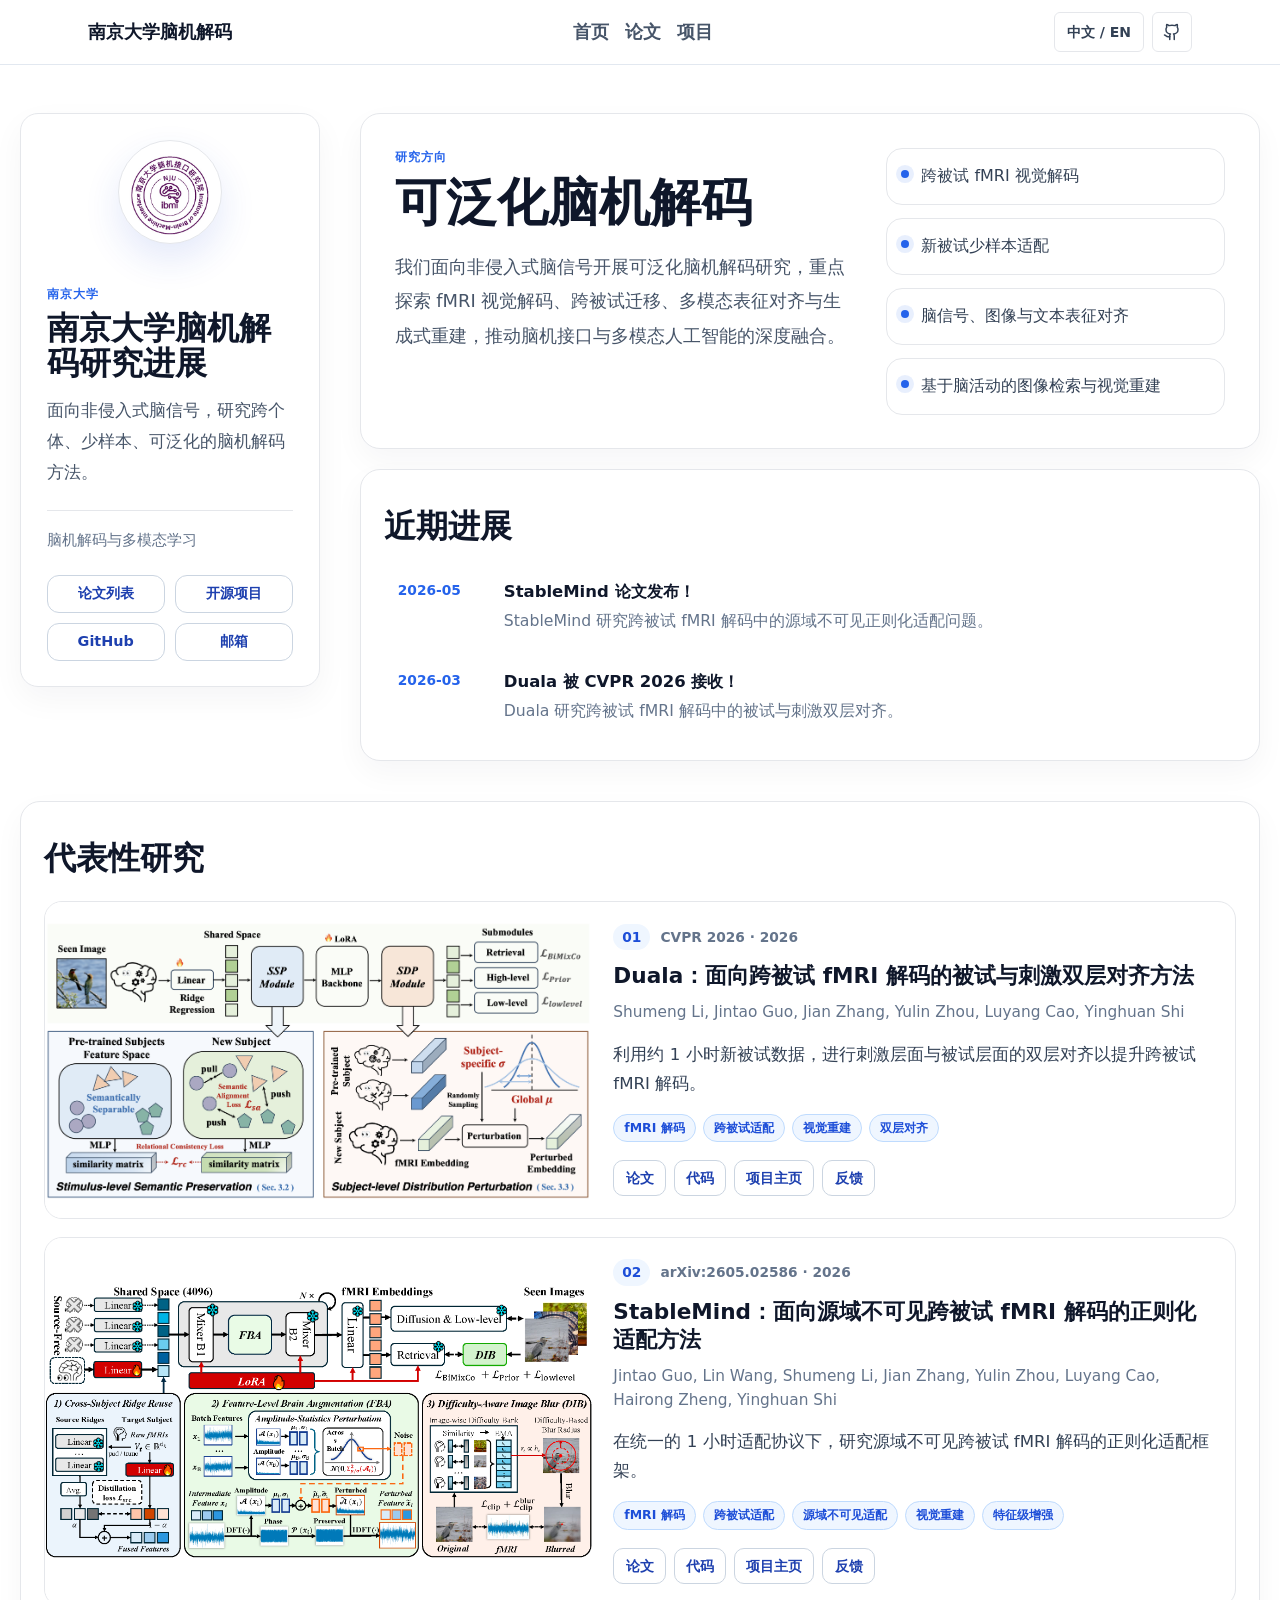
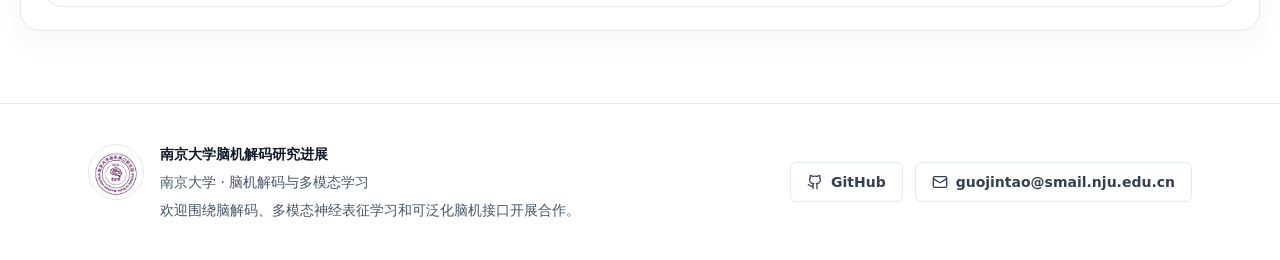
==== commit 2aa9f83b: "Deploy NJU Brain Decoding homepage" ====
--- a/index.html
+++ b/index.html
@@ -5,7 +5,7 @@
         document.documentElement.dataset.locale = locale;
         document.documentElement.lang = locale === "zh" ? "zh-CN" : "en";
       })();
-    </script><link rel="stylesheet" href="/_astro/index.B2pFsvKR.css"></head> <body> <div class="site-background" aria-hidden="true"> <div class="nju-seal nju-seal-primary"> <span>南京大学</span> <strong>NJU</strong> <small>1902</small> </div> <div class="nju-seal nju-seal-secondary"> <span>南京大学</span> <strong>NJU</strong> <small>1902</small> </div> </div> <header class="sticky top-0 z-20 border-b border-slate-200 bg-white/95 backdrop-blur"><nav class="mx-auto flex max-w-6xl flex-wrap items-center justify-between gap-3 px-5 py-3 lg:px-6" aria-label="Main navigation"><a class="text-base font-bold text-ink md:text-lg" href="/" aria-label="NJU Brain Decoding"><span class="lang-en ">NJU Brain Decoding</span><span class="lang-zh ">南京大学脑机解码</span></a><div class="order-3 flex w-full items-center gap-4 overflow-x-auto border-t border-slate-100 pt-3 md:order-none md:w-auto md:border-0 md:pt-0"><a class="text-base font-semibold text-slate-600 transition hover:text-nju-700 md:text-lg" href="/"><span class="lang-en ">Home</span><span class="lang-zh ">首页</span></a><a class="text-base font-semibold text-slate-600 transition hover:text-nju-700 md:text-lg" href="/publications/"><span class="lang-en ">Publications</span><span class="lang-zh ">论文</span></a><a class="text-base font-semibold text-slate-600 transition hover:text-nju-700 md:text-lg" href="/projects/"><span class="lang-en ">Projects</span><span class="lang-zh ">项目</span></a></div><div class="flex items-center gap-2"><button class="lang-button" type="button" data-locale-toggle="true" aria-pressed="true">中文 / EN</button><a class="icon-link" href="https://github.com/NJU-BrainDecoding" aria-label="GitHub"><svg xmlns="http://www.w3.org/2000/svg" width="18" height="18" viewBox="0 0 24 24" fill="none" stroke="currentColor" stroke-width="2" stroke-linecap="round" stroke-linejoin="round" class="lucide lucide-github" aria-hidden="true"><path d="M15 22v-4a4.8 4.8 0 0 0-1-3.5c3 0 6-2 6-5.5.08-1.25-.27-2.48-1-3.5.28-1.15.28-2.35 0-3.5 0 0-1 0-3 1.5-2.64-.5-5.36-.5-8 0C6 2 5 2 5 2c-.3 1.15-.3 2.35 0 3.5A5.403 5.403 0 0 0 4 9c0 3.5 3 5.5 6 5.5-.39.49-.68 1.05-.85 1.65-.17.6-.22 1.23-.15 1.85v4"></path><path d="M9 18c-4.51 2-5-2-7-2"></path></svg></a></div></nav></header> <main>  <div class="homepage-shell"> <!-- Top: lab profile on the left, research/news summary on the right. --> <div class="top-grid"> <aside class="lab-sidebar"> <img class="lab-logo" src="/images/nju-bci-logo.png" alt="Nanjing University Brain-Machine Interface Institute logo"> <p class="sidebar-kicker"> <span class="lang-en ">Nanjing University</span><span class="lang-zh ">南京大学</span> </p> <h1> <span class="lang-en ">NJU Brain Decoding</span><span class="lang-zh ">南京大学脑机解码研究进展</span> </h1> <p class="lang-en sidebar-lead">We develop generalizable brain decoding methods for non-invasive neural signals.</p><p class="lang-zh sidebar-lead">面向非侵入式脑信号，研究跨个体、少样本、可泛化的脑机解码方法。</p> <div class="sidebar-meta"> <p> <span class="lang-en ">Brain Decoding and Multimodal Learning</span><span class="lang-zh ">脑机解码与多模态学习</span> </p> </div> <div class="sidebar-links"> <a href="/publications/"> <span class="lang-en ">Publications</span><span class="lang-zh ">论文列表</span> </a><a href="/projects/"> <span class="lang-en ">Projects</span><span class="lang-zh ">开源项目</span> </a><a href="https://github.com/NJU-BrainDecoding"> <span class="lang-en ">GitHub</span><span class="lang-zh ">GitHub</span> </a><a href="mailto:guojintao@smail.nju.edu.cn"> <span class="lang-en ">Email</span><span class="lang-zh ">邮箱</span> </a> </div> </aside> <div class="lab-main"> <!-- Research summary copy is maintained in src/data/site.ts. --> <section id="research" class="intro-panel"> <div> <p class="section-label"> <span class="lang-en ">Research</span><span class="lang-zh ">研究方向</span> </p> <h2> <span class="lang-en ">Generalizable Brain Decoding</span><span class="lang-zh ">可泛化脑机解码</span> </h2> <p class="lang-en intro-copy">We study how to decode visual and semantic information from brain signals when new-subject data are limited and neural responses vary across individuals.</p><p class="lang-zh intro-copy">我们面向非侵入式脑信号开展可泛化脑机解码研究，重点探索 fMRI 视觉解码、跨被试迁移、多模态表征对齐与生成式重建，推动脑机接口与多模态人工智能的深度融合。</p> </div> <div class="summary-list"> <div class="summary-item"> <span class="summary-dot"></span> <p><span class="lang-en ">Cross-subject fMRI visual decoding.</span><span class="lang-zh ">跨被试 fMRI 视觉解码</span></p> </div><div class="summary-item"> <span class="summary-dot"></span> <p><span class="lang-en ">Few-shot adaptation for new subjects.</span><span class="lang-zh ">新被试少样本适配</span></p> </div><div class="summary-item"> <span class="summary-dot"></span> <p><span class="lang-en ">Brain-image-text representation alignment.</span><span class="lang-zh ">脑信号、图像与文本表征对齐</span></p> </div><div class="summary-item"> <span class="summary-dot"></span> <p><span class="lang-en ">Visual retrieval and reconstruction from brain activity.</span><span class="lang-zh ">基于脑活动的图像检索与视觉重建</span></p> </div> </div> </section> <section class="news-strip"> <div class="section-heading-compact"> <h2> <span class="lang-en ">News</span><span class="lang-zh ">近期进展</span> </h2> </div> <div class="news-list-compact"> <a href="https://arxiv.org/pdf/2605.02586" class="news-row"> <time>2026-05</time> <div> <h3><span class="lang-en ">StableMind is released on arXiv!</span><span class="lang-zh ">StableMind 论文发布！</span></h3> <p><span class="lang-en ">StableMind studies source-free regularized adaptation for cross-subject fMRI decoding.</span><span class="lang-zh ">StableMind 研究跨被试 fMRI 解码中的源域不可见正则化适配问题。</span></p> </div> </a><a href="https://arxiv.org/pdf/2603.07625" class="news-row"> <time>2026-03</time> <div> <h3><span class="lang-en ">Duala is accepted by CVPR 2026!</span><span class="lang-zh ">Duala 被 CVPR 2026 接收！</span></h3> <p><span class="lang-en ">Duala studies dual-level alignment of subjects and stimuli for cross-subject fMRI decoding.</span><span class="lang-zh ">Duala 研究跨被试 fMRI 解码中的被试与刺激双层对齐。</span></p> </div> </a> </div> </section> </div> </div> <!-- Bottom: selected papers. Paper text/images are maintained in src/content/papers/*.md. --> <section class="works-section"> <div class="section-heading-compact"> <p class="section-label"> <span class="lang-en "></span><span class="lang-zh "></span> </p> <h2> <span class="lang-en ">Selected Research</span><span class="lang-zh ">代表性研究</span> </h2> </div> <div class="work-list"> <article class="work-card"> <div class="demo-slot">  <img src="/images/papers/duala/image1.png" alt="Duala method overview: stimulus-level semantic preservation and subject-level distribution perturbation." loading="lazy">  </div> <div class="work-body"> <div class="work-meta"> <span class="work-index">01</span> <span>CVPR 2026 · 2026</span> </div> <h3> <a class="work-title-link" href="/papers/duala/"> <span class="lang-en ">Duala: Dual-Level Alignment of Subjects and Stimuli for Cross-Subject fMRI Decoding</span><span class="lang-zh ">Duala：面向跨被试 fMRI 解码的被试与刺激双层对齐方法</span> </a> </h3> <p class="authors">Shumeng Li, Jintao Guo, Jian Zhang, Yulin Zhou, Luyang Cao, Yinghuan Shi</p> <p class="work-highlight"> <span class="lang-en ">Dual-level subject and stimulus alignment for cross-subject fMRI decoding with about one hour of adaptation data.</span><span class="lang-zh ">利用约 1 小时新被试数据，进行刺激层面与被试层面的双层对齐以提升跨被试 fMRI 解码。</span> </p> <div class="tag-row"> <span><span class="lang-en ">fMRI Decoding</span><span class="lang-zh ">fMRI 解码</span></span><span><span class="lang-en ">Cross-Subject Adaptation</span><span class="lang-zh ">跨被试适配</span></span><span><span class="lang-en ">Visual Reconstruction</span><span class="lang-zh ">视觉重建</span></span><span><span class="lang-en ">Dual-Level Alignment</span><span class="lang-zh ">双层对齐</span></span> </div> <div class="work-actions"> <a href="https://arxiv.org/pdf/2603.07625"><span class="lang-en ">Paper</span><span class="lang-zh ">论文</span></a> <a href="https://github.com/ShumengLI/Duala"><span class="lang-en ">Code</span><span class="lang-zh ">代码</span></a> <a href="https://nju-braindecoding.github.io/papers/duala/"><span class="lang-en ">Project</span><span class="lang-zh ">项目主页</span></a> <a href="https://github.com/ShumengLI/Duala/issues"><span class="lang-en ">Issues</span><span class="lang-zh ">反馈</span></a> </div> </div> </article><article class="work-card"> <div class="demo-slot">  <img src="/images/papers/stablemind/image1.png" alt="StableMind method framework" loading="lazy">  </div> <div class="work-body"> <div class="work-meta"> <span class="work-index">02</span> <span>arXiv:2605.02586 · 2026</span> </div> <h3> <a class="work-title-link" href="/papers/stablemind/"> <span class="lang-en ">StableMind: Source-Free Cross-Subject fMRI Decoding with Regularized Adaptation</span><span class="lang-zh ">StableMind：面向源域不可见跨被试 fMRI 解码的正则化适配方法</span> </a> </h3> <p class="authors">Jintao Guo, Lin Wang, Shumeng Li, Jian Zhang, Yulin Zhou, Luyang Cao, Hairong Zheng, Yinghuan Shi</p> <p class="work-highlight"> <span class="lang-en ">Source-free regularized adaptation for cross-subject fMRI decoding under a unified 1-hour adaptation protocol.</span><span class="lang-zh ">在统一的 1 小时适配协议下，研究源域不可见跨被试 fMRI 解码的正则化适配框架。</span> </p> <div class="tag-row"> <span><span class="lang-en ">fMRI Decoding</span><span class="lang-zh ">fMRI 解码</span></span><span><span class="lang-en ">Cross-Subject Adaptation</span><span class="lang-zh ">跨被试适配</span></span><span><span class="lang-en ">Source-Free Adaptation</span><span class="lang-zh ">源域不可见适配</span></span><span><span class="lang-en ">Visual Reconstruction</span><span class="lang-zh ">视觉重建</span></span><span><span class="lang-en ">Feature-Level Augmentation</span><span class="lang-zh ">特征级增强</span></span> </div> <div class="work-actions"> <a href="https://arxiv.org/pdf/2605.02586"><span class="lang-en ">Paper</span><span class="lang-zh ">论文</span></a> <a href="https://github.com/lingeringlight/StableMind"><span class="lang-en ">Code</span><span class="lang-zh ">代码</span></a> <a href="https://nju-braindecoding.github.io/papers/stablemind/"><span class="lang-en ">Project</span><span class="lang-zh ">项目主页</span></a> <a href="https://github.com/lingeringlight/StableMind/issues"><span class="lang-en ">Issues</span><span class="lang-zh ">反馈</span></a> </div> </div> </article> </div> </section> </div>  </main> <link rel="preload" as="image" href="/images/nju-bci-logo.png"/><footer class="border-t border-slate-200 bg-white"><div class="mx-auto grid max-w-6xl gap-6 px-5 py-10 text-sm text-slate-600 md:grid-cols-[1fr_auto] lg:px-6"><div class="footer-brand"><img src="/images/nju-bci-logo.png" alt="Nanjing University Brain-Machine Interface Institute logo"/><div><p class="font-semibold text-ink"><span class="lang-en ">NJU Brain Decoding</span><span class="lang-zh ">南京大学脑机解码研究进展</span></p><p class="lang-en mt-2">Nanjing University · Brain Decoding and Multimodal Learning</p><p class="lang-zh mt-2">南京大学 · 脑机解码与多模态学习</p><p class="lang-en mt-2">We welcome collaborations on brain decoding, multimodal neural representation learning, and generalizable brain-computer interfaces.</p><p class="lang-zh mt-2">欢迎围绕脑解码、多模态神经表征学习和可泛化脑机接口开展合作。</p></div></div><div class="flex flex-wrap items-center gap-3 md:justify-end"><a class="footer-link" href="https://github.com/NJU-BrainDecoding"><svg xmlns="http://www.w3.org/2000/svg" width="16" height="16" viewBox="0 0 24 24" fill="none" stroke="currentColor" stroke-width="2" stroke-linecap="round" stroke-linejoin="round" class="lucide lucide-github" aria-hidden="true"><path d="M15 22v-4a4.8 4.8 0 0 0-1-3.5c3 0 6-2 6-5.5.08-1.25-.27-2.48-1-3.5.28-1.15.28-2.35 0-3.5 0 0-1 0-3 1.5-2.64-.5-5.36-.5-8 0C6 2 5 2 5 2c-.3 1.15-.3 2.35 0 3.5A5.403 5.403 0 0 0 4 9c0 3.5 3 5.5 6 5.5-.39.49-.68 1.05-.85 1.65-.17.6-.22 1.23-.15 1.85v4"></path><path d="M9 18c-4.51 2-5-2-7-2"></path></svg>GitHub</a><a class="footer-link" href="mailto:guojintao@smail.nju.edu.cn"><svg xmlns="http://www.w3.org/2000/svg" width="16" height="16" viewBox="0 0 24 24" fill="none" stroke="currentColor" stroke-width="2" stroke-linecap="round" stroke-linejoin="round" class="lucide lucide-mail" aria-hidden="true"><path d="m22 7-8.991 5.727a2 2 0 0 1-2.009 0L2 7"></path><rect x="2" y="4" width="20" height="16" rx="2"></rect></svg>guojintao@smail.nju.edu.cn</a></div></div></footer> <script>
+    </script><link rel="stylesheet" href="/_astro/index.Bi147SI-.css"></head> <body> <div class="site-background" aria-hidden="true"> <div class="nju-seal nju-seal-primary"> <span>南京大学</span> <strong>NJU</strong> <small>1902</small> </div> <div class="nju-seal nju-seal-secondary"> <span>南京大学</span> <strong>NJU</strong> <small>1902</small> </div> </div> <header class="sticky top-0 z-20 border-b border-slate-200 bg-white/95 backdrop-blur"><nav class="mx-auto flex max-w-6xl flex-wrap items-center justify-between gap-3 px-5 py-3 lg:px-6" aria-label="Main navigation"><a class="text-base font-bold text-ink md:text-lg" href="/" aria-label="NJU Brain Decoding"><span class="lang-en ">NJU Brain Decoding</span><span class="lang-zh ">南京大学脑机解码</span></a><div class="order-3 flex w-full items-center gap-4 overflow-x-auto border-t border-slate-100 pt-3 md:order-none md:w-auto md:border-0 md:pt-0"><a class="text-base font-semibold text-slate-600 transition hover:text-nju-700 md:text-lg" href="/"><span class="lang-en ">Home</span><span class="lang-zh ">首页</span></a><a class="text-base font-semibold text-slate-600 transition hover:text-nju-700 md:text-lg" href="/publications/"><span class="lang-en ">Publications</span><span class="lang-zh ">论文</span></a><a class="text-base font-semibold text-slate-600 transition hover:text-nju-700 md:text-lg" href="/projects/"><span class="lang-en ">Projects</span><span class="lang-zh ">项目</span></a></div><div class="flex items-center gap-2"><button class="lang-button" type="button" data-locale-toggle="true" aria-pressed="true">中文 / EN</button><a class="icon-link" href="https://github.com/NJU-BrainDecoding" aria-label="GitHub"><svg xmlns="http://www.w3.org/2000/svg" width="18" height="18" viewBox="0 0 24 24" fill="none" stroke="currentColor" stroke-width="2" stroke-linecap="round" stroke-linejoin="round" class="lucide lucide-github" aria-hidden="true"><path d="M15 22v-4a4.8 4.8 0 0 0-1-3.5c3 0 6-2 6-5.5.08-1.25-.27-2.48-1-3.5.28-1.15.28-2.35 0-3.5 0 0-1 0-3 1.5-2.64-.5-5.36-.5-8 0C6 2 5 2 5 2c-.3 1.15-.3 2.35 0 3.5A5.403 5.403 0 0 0 4 9c0 3.5 3 5.5 6 5.5-.39.49-.68 1.05-.85 1.65-.17.6-.22 1.23-.15 1.85v4"></path><path d="M9 18c-4.51 2-5-2-7-2"></path></svg></a></div></nav></header> <main>  <div class="homepage-shell"> <!-- Top: lab profile on the left, research/news summary on the right. --> <div class="top-grid"> <aside class="lab-sidebar"> <img class="lab-logo" src="/images/nju-bci-logo.png" alt="Nanjing University Brain-Machine Interface Institute logo"> <p class="sidebar-kicker"> <span class="lang-en ">Nanjing University</span><span class="lang-zh ">南京大学</span> </p> <h1> <span class="lang-en ">NJU Brain Decoding</span><span class="lang-zh ">南京大学脑机解码研究进展</span> </h1> <p class="lang-en sidebar-lead">We develop generalizable brain decoding methods for non-invasive neural signals.</p><p class="lang-zh sidebar-lead">面向非侵入式脑信号，研究跨个体、少样本、可泛化的脑机解码方法。</p> <div class="sidebar-meta"> <p> <span class="lang-en ">Brain Decoding and Multimodal Learning</span><span class="lang-zh ">脑机解码与多模态学习</span> </p> </div> <div class="sidebar-links"> <a href="/publications/"> <span class="lang-en ">Publications</span><span class="lang-zh ">论文列表</span> </a><a href="/projects/"> <span class="lang-en ">Projects</span><span class="lang-zh ">开源项目</span> </a><a href="https://github.com/NJU-BrainDecoding"> <span class="lang-en ">GitHub</span><span class="lang-zh ">GitHub</span> </a><a href="mailto:guojintao@smail.nju.edu.cn"> <span class="lang-en ">Email</span><span class="lang-zh ">邮箱</span> </a> </div> </aside> <div class="lab-main"> <!-- Research summary copy is maintained in src/data/site.ts. --> <section id="research" class="intro-panel"> <div> <p class="section-label"> <span class="lang-en ">Research</span><span class="lang-zh ">研究方向</span> </p> <h2> <span class="lang-en ">Generalizable Brain Decoding</span><span class="lang-zh ">可泛化脑机解码</span> </h2> <p class="lang-en intro-copy">We study how to decode visual and semantic information from brain signals when new-subject data are limited and neural responses vary across individuals.</p><p class="lang-zh intro-copy">我们面向非侵入式脑信号开展可泛化脑机解码研究，重点探索 fMRI 视觉解码、跨被试迁移、多模态表征对齐与生成式重建，推动脑机接口与多模态人工智能的深度融合。</p> </div> <div class="summary-list"> <div class="summary-item"> <span class="summary-dot"></span> <p><span class="lang-en ">Cross-subject fMRI visual decoding.</span><span class="lang-zh ">跨被试 fMRI 视觉解码</span></p> </div><div class="summary-item"> <span class="summary-dot"></span> <p><span class="lang-en ">Few-shot adaptation for new subjects.</span><span class="lang-zh ">新被试少样本适配</span></p> </div><div class="summary-item"> <span class="summary-dot"></span> <p><span class="lang-en ">Brain-image-text representation alignment.</span><span class="lang-zh ">脑信号、图像与文本表征对齐</span></p> </div><div class="summary-item"> <span class="summary-dot"></span> <p><span class="lang-en ">Visual retrieval and reconstruction from brain activity.</span><span class="lang-zh ">基于脑活动的图像检索与视觉重建</span></p> </div> </div> </section> <section class="news-strip"> <div class="section-heading-compact"> <h2> <span class="lang-en ">News</span><span class="lang-zh ">近期进展</span> </h2> </div> <div class="news-list-compact"> <a href="https://arxiv.org/pdf/2605.02586" class="news-row"> <time>2026-05</time> <div> <h3><span class="lang-en ">StableMind is released on arXiv!</span><span class="lang-zh ">StableMind 论文发布！</span></h3> <p><span class="lang-en ">StableMind studies source-free regularized adaptation for cross-subject fMRI decoding.</span><span class="lang-zh ">StableMind 研究跨被试 fMRI 解码中的源域不可见正则化适配问题。</span></p> </div> </a><a href="https://arxiv.org/pdf/2603.07625" class="news-row"> <time>2026-03</time> <div> <h3><span class="lang-en ">Duala is accepted by CVPR 2026!</span><span class="lang-zh ">Duala 被 CVPR 2026 接收！</span></h3> <p><span class="lang-en ">Duala studies dual-level alignment of subjects and stimuli for cross-subject fMRI decoding.</span><span class="lang-zh ">Duala 研究跨被试 fMRI 解码中的被试与刺激双层对齐。</span></p> </div> </a> </div> </section> </div> </div> <!-- Bottom: selected papers. Paper text/images are maintained in src/content/papers/*.md. --> <section class="works-section"> <div class="section-heading-compact"> <p class="section-label"> <span class="lang-en "></span><span class="lang-zh "></span> </p> <h2> <span class="lang-en ">Selected Research</span><span class="lang-zh ">代表性研究</span> </h2> </div> <div class="work-list"> <article class="work-card"> <div class="demo-slot">  <img src="/images/papers/duala/image1.png" alt="Duala method overview: stimulus-level semantic preservation and subject-level distribution perturbation." loading="lazy">  </div> <div class="work-body"> <div class="work-meta"> <span class="work-index">01</span> <span>CVPR 2026 · 2026</span> </div> <h3> <a class="work-title-link" href="/papers/duala/"> <span class="lang-en ">Duala: Dual-Level Alignment of Subjects and Stimuli for Cross-Subject fMRI Decoding</span><span class="lang-zh ">Duala：面向跨被试 fMRI 解码的被试与刺激双层对齐方法</span> </a> </h3> <p class="authors">Shumeng Li, Jintao Guo, Jian Zhang, Yulin Zhou, Luyang Cao, Yinghuan Shi</p> <p class="work-highlight"> <span class="lang-en ">Dual-level subject and stimulus alignment for cross-subject fMRI decoding with about one hour of adaptation data.</span><span class="lang-zh ">利用约 1 小时新被试数据，进行刺激层面与被试层面的双层对齐以提升跨被试 fMRI 解码。</span> </p> <div class="tag-row"> <span><span class="lang-en ">fMRI Decoding</span><span class="lang-zh ">fMRI 解码</span></span><span><span class="lang-en ">Cross-Subject Adaptation</span><span class="lang-zh ">跨被试适配</span></span><span><span class="lang-en ">Visual Reconstruction</span><span class="lang-zh ">视觉重建</span></span><span><span class="lang-en ">Dual-Level Alignment</span><span class="lang-zh ">双层对齐</span></span> </div> <div class="work-actions"> <a href="https://arxiv.org/pdf/2603.07625"><span class="lang-en ">Paper</span><span class="lang-zh ">论文</span></a> <a href="https://github.com/ShumengLI/Duala"><span class="lang-en ">Code</span><span class="lang-zh ">代码</span></a> <a href="https://nju-braindecoding.github.io/papers/duala/"><span class="lang-en ">Project</span><span class="lang-zh ">项目主页</span></a> <a href="https://github.com/ShumengLI/Duala/issues"><span class="lang-en ">Issues</span><span class="lang-zh ">反馈</span></a> </div> </div> </article><article class="work-card"> <div class="demo-slot">  <img src="/images/papers/stablemind/image1.png" alt="StableMind method framework" loading="lazy">  </div> <div class="work-body"> <div class="work-meta"> <span class="work-index">02</span> <span>arXiv:2605.02586 · 2026</span> </div> <h3> <a class="work-title-link" href="/papers/stablemind/"> <span class="lang-en ">StableMind: Source-Free Cross-Subject fMRI Decoding with Regularized Adaptation</span><span class="lang-zh ">StableMind：面向源域不可见跨被试 fMRI 解码的正则化适配方法</span> </a> </h3> <p class="authors">Jintao Guo, Lin Wang, Shumeng Li, Jian Zhang, Yulin Zhou, Luyang Cao, Hairong Zheng, Yinghuan Shi</p> <p class="work-highlight"> <span class="lang-en ">Source-free regularized adaptation for cross-subject fMRI decoding under a unified 1-hour adaptation protocol.</span><span class="lang-zh ">在统一的 1 小时适配协议下，研究源域不可见跨被试 fMRI 解码的正则化适配框架。</span> </p> <div class="tag-row"> <span><span class="lang-en ">fMRI Decoding</span><span class="lang-zh ">fMRI 解码</span></span><span><span class="lang-en ">Cross-Subject Adaptation</span><span class="lang-zh ">跨被试适配</span></span><span><span class="lang-en ">Source-Free Adaptation</span><span class="lang-zh ">源域不可见适配</span></span><span><span class="lang-en ">Visual Reconstruction</span><span class="lang-zh ">视觉重建</span></span><span><span class="lang-en ">Feature-Level Augmentation</span><span class="lang-zh ">特征级增强</span></span> </div> <div class="work-actions"> <a href="https://arxiv.org/pdf/2605.02586"><span class="lang-en ">Paper</span><span class="lang-zh ">论文</span></a> <a href="https://github.com/lingeringlight/StableMind"><span class="lang-en ">Code</span><span class="lang-zh ">代码</span></a> <a href="https://nju-braindecoding.github.io/papers/stablemind/"><span class="lang-en ">Project</span><span class="lang-zh ">项目主页</span></a> <a href="https://github.com/lingeringlight/StableMind/issues"><span class="lang-en ">Issues</span><span class="lang-zh ">反馈</span></a> </div> </div> </article> </div> </section> </div>  </main> <link rel="preload" as="image" href="/images/nju-bci-logo.png"/><footer class="border-t border-slate-200 bg-white"><div class="mx-auto grid max-w-6xl gap-6 px-5 py-10 text-sm text-slate-600 md:grid-cols-[1fr_auto] lg:px-6"><div class="footer-brand"><img src="/images/nju-bci-logo.png" alt="Nanjing University Brain-Machine Interface Institute logo"/><div><p class="font-semibold text-ink"><span class="lang-en ">NJU Brain Decoding</span><span class="lang-zh ">南京大学脑机解码研究进展</span></p><p class="lang-en mt-2">Nanjing University · Brain Decoding and Multimodal Learning</p><p class="lang-zh mt-2">南京大学 · 脑机解码与多模态学习</p><p class="lang-en mt-2">We welcome collaborations on brain decoding, multimodal neural representation learning, and generalizable brain-computer interfaces.</p><p class="lang-zh mt-2">欢迎围绕脑解码、多模态神经表征学习和可泛化脑机接口开展合作。</p></div></div><div class="flex flex-wrap items-center gap-3 md:justify-end"><a class="footer-link" href="https://github.com/NJU-BrainDecoding"><svg xmlns="http://www.w3.org/2000/svg" width="16" height="16" viewBox="0 0 24 24" fill="none" stroke="currentColor" stroke-width="2" stroke-linecap="round" stroke-linejoin="round" class="lucide lucide-github" aria-hidden="true"><path d="M15 22v-4a4.8 4.8 0 0 0-1-3.5c3 0 6-2 6-5.5.08-1.25-.27-2.48-1-3.5.28-1.15.28-2.35 0-3.5 0 0-1 0-3 1.5-2.64-.5-5.36-.5-8 0C6 2 5 2 5 2c-.3 1.15-.3 2.35 0 3.5A5.403 5.403 0 0 0 4 9c0 3.5 3 5.5 6 5.5-.39.49-.68 1.05-.85 1.65-.17.6-.22 1.23-.15 1.85v4"></path><path d="M9 18c-4.51 2-5-2-7-2"></path></svg>GitHub</a><a class="footer-link" href="mailto:guojintao@smail.nju.edu.cn"><svg xmlns="http://www.w3.org/2000/svg" width="16" height="16" viewBox="0 0 24 24" fill="none" stroke="currentColor" stroke-width="2" stroke-linecap="round" stroke-linejoin="round" class="lucide lucide-mail" aria-hidden="true"><path d="m22 7-8.991 5.727a2 2 0 0 1-2.009 0L2 7"></path><rect x="2" y="4" width="20" height="16" rx="2"></rect></svg>guojintao@smail.nju.edu.cn</a></div></div></footer> <script>
       (() => {
         const root = document.documentElement;
         const apply = (locale) => {
--- a/_astro/index.Bi147SI-.css
+++ b/_astro/index.Bi147SI-.css
@@ -0,0 +1 @@
+*,:before,:after{--tw-border-spacing-x: 0;--tw-border-spacing-y: 0;--tw-translate-x: 0;--tw-translate-y: 0;--tw-rotate: 0;--tw-skew-x: 0;--tw-skew-y: 0;--tw-scale-x: 1;--tw-scale-y: 1;--tw-pan-x: ;--tw-pan-y: ;--tw-pinch-zoom: ;--tw-scroll-snap-strictness: proximity;--tw-gradient-from-position: ;--tw-gradient-via-position: ;--tw-gradient-to-position: ;--tw-ordinal: ;--tw-slashed-zero: ;--tw-numeric-figure: ;--tw-numeric-spacing: ;--tw-numeric-fraction: ;--tw-ring-inset: ;--tw-ring-offset-width: 0px;--tw-ring-offset-color: #fff;--tw-ring-color: rgb(59 130 246 / .5);--tw-ring-offset-shadow: 0 0 #0000;--tw-ring-shadow: 0 0 #0000;--tw-shadow: 0 0 #0000;--tw-shadow-colored: 0 0 #0000;--tw-blur: ;--tw-brightness: ;--tw-contrast: ;--tw-grayscale: ;--tw-hue-rotate: ;--tw-invert: ;--tw-saturate: ;--tw-sepia: ;--tw-drop-shadow: ;--tw-backdrop-blur: ;--tw-backdrop-brightness: ;--tw-backdrop-contrast: ;--tw-backdrop-grayscale: ;--tw-backdrop-hue-rotate: ;--tw-backdrop-invert: ;--tw-backdrop-opacity: ;--tw-backdrop-saturate: ;--tw-backdrop-sepia: ;--tw-contain-size: ;--tw-contain-layout: ;--tw-contain-paint: ;--tw-contain-style: }::backdrop{--tw-border-spacing-x: 0;--tw-border-spacing-y: 0;--tw-translate-x: 0;--tw-translate-y: 0;--tw-rotate: 0;--tw-skew-x: 0;--tw-skew-y: 0;--tw-scale-x: 1;--tw-scale-y: 1;--tw-pan-x: ;--tw-pan-y: ;--tw-pinch-zoom: ;--tw-scroll-snap-strictness: proximity;--tw-gradient-from-position: ;--tw-gradient-via-position: ;--tw-gradient-to-position: ;--tw-ordinal: ;--tw-slashed-zero: ;--tw-numeric-figure: ;--tw-numeric-spacing: ;--tw-numeric-fraction: ;--tw-ring-inset: ;--tw-ring-offset-width: 0px;--tw-ring-offset-color: #fff;--tw-ring-color: rgb(59 130 246 / .5);--tw-ring-offset-shadow: 0 0 #0000;--tw-ring-shadow: 0 0 #0000;--tw-shadow: 0 0 #0000;--tw-shadow-colored: 0 0 #0000;--tw-blur: ;--tw-brightness: ;--tw-contrast: ;--tw-grayscale: ;--tw-hue-rotate: ;--tw-invert: ;--tw-saturate: ;--tw-sepia: ;--tw-drop-shadow: ;--tw-backdrop-blur: ;--tw-backdrop-brightness: ;--tw-backdrop-contrast: ;--tw-backdrop-grayscale: ;--tw-backdrop-hue-rotate: ;--tw-backdrop-invert: ;--tw-backdrop-opacity: ;--tw-backdrop-saturate: ;--tw-backdrop-sepia: ;--tw-contain-size: ;--tw-contain-layout: ;--tw-contain-paint: ;--tw-contain-style: }*,:before,:after{box-sizing:border-box;border-width:0;border-style:solid;border-color:#e5e7eb}:before,:after{--tw-content: ""}html,:host{line-height:1.5;-webkit-text-size-adjust:100%;-moz-tab-size:4;-o-tab-size:4;tab-size:4;font-family:ui-sans-serif,system-ui,sans-serif,"Apple Color Emoji","Segoe UI Emoji",Segoe UI Symbol,"Noto Color Emoji";font-feature-settings:normal;font-variation-settings:normal;-webkit-tap-highlight-color:transparent}body{margin:0;line-height:inherit}hr{height:0;color:inherit;border-top-width:1px}abbr:where([title]){-webkit-text-decoration:underline dotted;text-decoration:underline dotted}h1,h2,h3,h4,h5,h6{font-size:inherit;font-weight:inherit}a{color:inherit;text-decoration:inherit}b,strong{font-weight:bolder}code,kbd,samp,pre{font-family:ui-monospace,SFMono-Regular,Menlo,Monaco,Consolas,Liberation Mono,Courier New,monospace;font-feature-settings:normal;font-variation-settings:normal;font-size:1em}small{font-size:80%}sub,sup{font-size:75%;line-height:0;position:relative;vertical-align:baseline}sub{bottom:-.25em}sup{top:-.5em}table{text-indent:0;border-color:inherit;border-collapse:collapse}button,input,optgroup,select,textarea{font-family:inherit;font-feature-settings:inherit;font-variation-settings:inherit;font-size:100%;font-weight:inherit;line-height:inherit;letter-spacing:inherit;color:inherit;margin:0;padding:0}button,select{text-transform:none}button,input:where([type=button]),input:where([type=reset]),input:where([type=submit]){-webkit-appearance:button;background-color:transparent;background-image:none}:-moz-focusring{outline:auto}:-moz-ui-invalid{box-shadow:none}progress{vertical-align:baseline}::-webkit-inner-spin-button,::-webkit-outer-spin-button{height:auto}[type=search]{-webkit-appearance:textfield;outline-offset:-2px}::-webkit-search-decoration{-webkit-appearance:none}::-webkit-file-upload-button{-webkit-appearance:button;font:inherit}summary{display:list-item}blockquote,dl,dd,h1,h2,h3,h4,h5,h6,hr,figure,p,pre{margin:0}fieldset{margin:0;padding:0}legend{padding:0}ol,ul,menu{list-style:none;margin:0;padding:0}dialog{padding:0}textarea{resize:vertical}input::-moz-placeholder,textarea::-moz-placeholder{opacity:1;color:#9ca3af}input::placeholder,textarea::placeholder{opacity:1;color:#9ca3af}button,[role=button]{cursor:pointer}:disabled{cursor:default}img,svg,video,canvas,audio,iframe,embed,object{display:block;vertical-align:middle}img,video{max-width:100%;height:auto}[hidden]:where(:not([hidden=until-found])){display:none}.section{margin-left:auto;margin-right:auto;max-width:72rem;padding:3.5rem 1.25rem}@media(min-width:1024px){.section{padding-left:1.5rem;padding-right:1.5rem}}.section-heading h2,.page-hero h1{margin-top:.75rem;font-size:1.875rem;line-height:2.25rem;font-weight:600;letter-spacing:0em;--tw-text-opacity: 1;color:rgb(15 23 42 / var(--tw-text-opacity, 1))}@media(min-width:768px){.section-heading h2,.page-hero h1{font-size:2.25rem;line-height:2.5rem}}.section-heading p:not(.eyebrow),.page-hero p:not(.eyebrow){margin-top:1rem;font-size:1rem;line-height:1.75rem;--tw-text-opacity: 1;color:rgb(71 85 105 / var(--tw-text-opacity, 1))}.eyebrow{font-size:.875rem;line-height:1.25rem;font-weight:600;text-transform:uppercase;letter-spacing:0em;--tw-text-opacity: 1;color:rgb(29 78 216 / var(--tw-text-opacity, 1))}.page-hero{margin-left:auto;margin-right:auto;max-width:72rem;padding:3.5rem 1.25rem 2.5rem}@media(min-width:1024px){.page-hero{padding-left:1.5rem;padding-right:1.5rem}}.tag{border-radius:.375rem;border-width:1px;--tw-border-opacity: 1;border-color:rgb(219 234 254 / var(--tw-border-opacity, 1));--tw-bg-opacity: 1;background-color:rgb(239 246 255 / var(--tw-bg-opacity, 1));padding:.25rem .625rem;font-size:.75rem;line-height:1rem;font-weight:500;--tw-text-opacity: 1;color:rgb(29 78 216 / var(--tw-text-opacity, 1))}.btn-primary,.btn-secondary,.btn-ghost,.paper-action,.footer-link,.bibtex-details summary{display:inline-flex;min-height:2.5rem;align-items:center;justify-content:center;gap:.5rem;border-radius:.375rem;padding:.5rem 1rem;font-size:.875rem;line-height:1.25rem;font-weight:600;transition-property:color,background-color,border-color,text-decoration-color,fill,stroke,opacity,box-shadow,transform,filter,backdrop-filter;transition-timing-function:cubic-bezier(.4,0,.2,1);transition-duration:.15s}.paper-action{border-width:1px;--tw-border-opacity: 1;border-color:rgb(226 232 240 / var(--tw-border-opacity, 1));--tw-bg-opacity: 1;background-color:rgb(255 255 255 / var(--tw-bg-opacity, 1));--tw-text-opacity: 1;color:rgb(51 65 85 / var(--tw-text-opacity, 1))}.paper-action:hover{--tw-border-opacity: 1;border-color:rgb(147 197 253 / var(--tw-border-opacity, 1));--tw-bg-opacity: 1;background-color:rgb(239 246 255 / var(--tw-bg-opacity, 1));--tw-text-opacity: 1;color:rgb(29 78 216 / var(--tw-text-opacity, 1))}.footer-link{border-width:1px;--tw-border-opacity: 1;border-color:rgb(226 232 240 / var(--tw-border-opacity, 1));--tw-bg-opacity: 1;background-color:rgb(255 255 255 / var(--tw-bg-opacity, 1));--tw-text-opacity: 1;color:rgb(51 65 85 / var(--tw-text-opacity, 1))}.footer-link:hover{--tw-border-opacity: 1;border-color:rgb(147 197 253 / var(--tw-border-opacity, 1));--tw-text-opacity: 1;color:rgb(29 78 216 / var(--tw-text-opacity, 1))}.bibtex-details{width:100%}@media(min-width:768px){.bibtex-details{width:auto}}.bibtex-details summary{cursor:pointer;list-style-type:none;border-width:1px;--tw-border-opacity: 1;border-color:rgb(226 232 240 / var(--tw-border-opacity, 1));--tw-bg-opacity: 1;background-color:rgb(255 255 255 / var(--tw-bg-opacity, 1));--tw-text-opacity: 1;color:rgb(51 65 85 / var(--tw-text-opacity, 1))}.bibtex-details summary:hover{--tw-border-opacity: 1;border-color:rgb(147 197 253 / var(--tw-border-opacity, 1));--tw-bg-opacity: 1;background-color:rgb(239 246 255 / var(--tw-bg-opacity, 1));--tw-text-opacity: 1;color:rgb(29 78 216 / var(--tw-text-opacity, 1))}.bibtex-details summary::-webkit-details-marker{display:none}.bibtex-details pre{margin-top:.75rem;max-width:100%;overflow-x:auto;border-radius:.375rem;border-width:1px;--tw-border-opacity: 1;border-color:rgb(226 232 240 / var(--tw-border-opacity, 1));--tw-bg-opacity: 1;background-color:rgb(2 6 23 / var(--tw-bg-opacity, 1));padding:1rem;font-size:.75rem;line-height:1.5rem;--tw-text-opacity: 1;color:rgb(241 245 249 / var(--tw-text-opacity, 1))}.collapse{visibility:collapse}.sticky{position:sticky}.top-0{top:0}.z-20{z-index:20}.order-3{order:3}.mx-auto{margin-left:auto;margin-right:auto}.mt-2{margin-top:.5rem}.mt-3{margin-top:.75rem}.mt-4{margin-top:1rem}.mt-5{margin-top:1.25rem}.mt-6{margin-top:1.5rem}.flex{display:flex}.inline-flex{display:inline-flex}.grid{display:grid}.h-fit{height:-moz-fit-content;height:fit-content}.min-h-10{min-height:2.5rem}.w-full{width:100%}.max-w-6xl{max-width:72rem}.flex-col{flex-direction:column}.flex-wrap{flex-wrap:wrap}.items-center{align-items:center}.justify-between{justify-content:space-between}.gap-2{gap:.5rem}.gap-3{gap:.75rem}.gap-4{gap:1rem}.gap-6{gap:1.5rem}.overflow-x-auto{overflow-x:auto}.rounded-md{border-radius:.375rem}.border{border-width:1px}.border-b{border-bottom-width:1px}.border-t{border-top-width:1px}.border-slate-100{--tw-border-opacity: 1;border-color:rgb(241 245 249 / var(--tw-border-opacity, 1))}.border-slate-200{--tw-border-opacity: 1;border-color:rgb(226 232 240 / var(--tw-border-opacity, 1))}.bg-slate-100{--tw-bg-opacity: 1;background-color:rgb(241 245 249 / var(--tw-bg-opacity, 1))}.bg-white{--tw-bg-opacity: 1;background-color:rgb(255 255 255 / var(--tw-bg-opacity, 1))}.bg-white\/95{background-color:#fffffff2}.px-3{padding-left:.75rem;padding-right:.75rem}.px-5{padding-left:1.25rem;padding-right:1.25rem}.py-10{padding-top:2.5rem;padding-bottom:2.5rem}.py-2{padding-top:.5rem;padding-bottom:.5rem}.py-3{padding-top:.75rem;padding-bottom:.75rem}.pt-0{padding-top:0}.pt-3{padding-top:.75rem}.text-base{font-size:1rem;line-height:1.5rem}.text-sm{font-size:.875rem;line-height:1.25rem}.text-xl{font-size:1.25rem;line-height:1.75rem}.font-bold{font-weight:700}.font-medium{font-weight:500}.font-semibold{font-weight:600}.leading-6{line-height:1.5rem}.leading-7{line-height:1.75rem}.text-ink{--tw-text-opacity: 1;color:rgb(15 23 42 / var(--tw-text-opacity, 1))}.text-slate-500{--tw-text-opacity: 1;color:rgb(100 116 139 / var(--tw-text-opacity, 1))}.text-slate-600{--tw-text-opacity: 1;color:rgb(71 85 105 / var(--tw-text-opacity, 1))}.text-slate-700{--tw-text-opacity: 1;color:rgb(51 65 85 / var(--tw-text-opacity, 1))}.blur{--tw-blur: blur(8px);filter:var(--tw-blur) var(--tw-brightness) var(--tw-contrast) var(--tw-grayscale) var(--tw-hue-rotate) var(--tw-invert) var(--tw-saturate) var(--tw-sepia) var(--tw-drop-shadow)}.filter{filter:var(--tw-blur) var(--tw-brightness) var(--tw-contrast) var(--tw-grayscale) var(--tw-hue-rotate) var(--tw-invert) var(--tw-saturate) var(--tw-sepia) var(--tw-drop-shadow)}.backdrop-blur{--tw-backdrop-blur: blur(8px);backdrop-filter:var(--tw-backdrop-blur) var(--tw-backdrop-brightness) var(--tw-backdrop-contrast) var(--tw-backdrop-grayscale) var(--tw-backdrop-hue-rotate) var(--tw-backdrop-invert) var(--tw-backdrop-opacity) var(--tw-backdrop-saturate) var(--tw-backdrop-sepia)}.transition{transition-property:color,background-color,border-color,text-decoration-color,fill,stroke,opacity,box-shadow,transform,filter,backdrop-filter;transition-timing-function:cubic-bezier(.4,0,.2,1);transition-duration:.15s}:root{color-scheme:light;font-family:Inter,ui-sans-serif,system-ui,-apple-system,BlinkMacSystemFont,Segoe UI,sans-serif;background:#fff;color:#0f172a}html{scroll-behavior:smooth}body{position:relative;margin:0;min-width:320px;overflow-x:hidden;background:#fff;font-size:16.5px}body>header,main,footer{position:relative;z-index:1}.site-background{display:none;position:fixed;inset:0;z-index:0;overflow:hidden;pointer-events:none}.site-background:before{position:absolute;inset:0;background-image:linear-gradient(rgba(37,99,235,.045) 1px,transparent 1px),linear-gradient(90deg,rgba(37,99,235,.045) 1px,transparent 1px);background-size:56px 56px;content:"";opacity:.55}.site-background:after{position:absolute;inset:0;background:radial-gradient(circle at 78% 18%,rgba(37,99,235,.07),transparent 28%),radial-gradient(circle at 10% 86%,rgba(14,116,144,.055),transparent 24%);content:""}.nju-seal{position:absolute;display:grid;place-items:center;aspect-ratio:1;border:1px solid rgba(29,78,216,.11);border-radius:999px;color:#1d4ed8;opacity:.2}.nju-seal:before,.nju-seal:after{position:absolute;border-radius:inherit;content:""}.nju-seal:before{inset:8%;border:1px solid rgba(29,78,216,.14)}.nju-seal:after{inset:23%;border:1px solid rgba(29,78,216,.09);background:linear-gradient(135deg,transparent 44%,rgba(29,78,216,.09) 44% 45%,transparent 45% 55%,rgba(29,78,216,.09) 55% 56%,transparent 56%),linear-gradient(45deg,transparent 44%,rgba(29,78,216,.08) 44% 45%,transparent 45% 55%,rgba(29,78,216,.08) 55% 56%,transparent 56%)}.nju-seal span,.nju-seal strong,.nju-seal small{position:relative;z-index:1}.nju-seal span{align-self:end;font-size:clamp(.75rem,1.2vw,1.05rem);font-weight:800;letter-spacing:.18em}.nju-seal strong{margin-top:-.2em;font-size:clamp(2.3rem,6vw,5.4rem);font-weight:850;letter-spacing:.04em;line-height:.9}.nju-seal small{align-self:start;font-size:clamp(.72rem,1vw,.95rem);font-weight:800;letter-spacing:.16em}.nju-seal-primary{top:7.5rem;right:clamp(-3.5rem,-3vw,-1rem);width:clamp(170px,22vw,310px)}.nju-seal-secondary{bottom:4rem;left:clamp(-4rem,-4vw,-1rem);width:clamp(150px,18vw,250px);opacity:.13;transform:rotate(-8deg)}a{color:inherit;text-decoration:none}code{border-radius:5px;background:#f1f5f9;padding:.1rem .35rem;color:#1d4ed8;font-size:.92em}html[data-locale=en] .lang-zh,html[data-locale=zh] .lang-en{display:none!important}.lang-button,.icon-link{display:inline-flex;min-height:2.5rem;align-items:center;justify-content:center;border-radius:.375rem;border:1px solid #e5e7eb;background:#fff;color:#334155;font-size:.875rem;font-weight:600;transition:border-color .15s ease,color .15s ease,background .15s ease}.lang-button{padding:.5rem .75rem}.icon-link{width:2.5rem}.lang-button:hover,.icon-link:hover{border-color:#93c5fd;color:#1d4ed8;background:#eff6ff}.academic-hero{display:grid;grid-template-columns:minmax(260px,330px) minmax(0,1fr);gap:2rem;max-width:72rem;margin:0 auto;padding:3rem 1.25rem 2rem}.profile-card{align-self:start;border:1px solid #e5e7eb;border-radius:.5rem;background:#fff;padding:1.5rem;box-shadow:0 1px 2px #0f172a0d}.nju-mark{display:inline-flex;width:4.5rem;height:4.5rem;align-items:center;justify-content:center;border-radius:.5rem;background:#1d4ed8;color:#fff;font-weight:700;letter-spacing:.04em}.profile-card h1{margin-top:1.25rem;font-size:1.75rem;line-height:2.15rem;font-weight:700;color:#0f172a}.profile-subtitle,.profile-meta{margin-top:.75rem;color:#475569;line-height:1.7}.profile-meta{padding-top:1rem;border-top:1px solid #e5e7eb;font-size:.925rem}.profile-links,.hero-actions{display:flex;flex-wrap:wrap;gap:.75rem;margin-top:1.5rem}.profile-links a{display:inline-flex;min-height:2.25rem;align-items:center;border-radius:.375rem;border:1px solid #bfdbfe;padding:.35rem .75rem;color:#1d4ed8;font-size:.875rem;font-weight:600}.hero-content{border:1px solid #e5e7eb;border-radius:.5rem;background:#fff;padding:2rem;box-shadow:0 1px 2px #0f172a0d}.hero-content h2{margin-top:.75rem;max-width:48rem;color:#0f172a;font-size:2.5rem;line-height:1.12;font-weight:700;letter-spacing:0}.hero-lead{margin-top:1.25rem;max-width:52rem;color:#475569;font-size:1.12rem;line-height:1.85}.stats-grid{display:grid;grid-template-columns:repeat(3,minmax(0,1fr));gap:.75rem;margin-top:2rem}.stats-grid div{border-radius:.5rem;border:1px solid #e5e7eb;background:#fff;padding:1rem}.stats-grid dt{color:#64748b;font-size:.8rem;font-weight:600;text-transform:uppercase}.stats-grid dd{margin-top:.25rem;color:#0f172a;font-size:1.35rem;font-weight:700}.two-column{display:grid;grid-template-columns:minmax(220px,330px) minmax(0,1fr);gap:2rem}.prose-block{border-left:3px solid #bfdbfe;padding-left:1.25rem;color:#475569;line-height:1.85}.prose-block p+p{margin-top:1rem}.paper-card{border:1px solid #e5e7eb;border-left:4px solid #2563eb;border-radius:.5rem;background:#fff;padding:1.5rem;box-shadow:0 1px 2px #0f172a0d}.paper-title-link,.work-title-link{color:inherit;text-decoration:none;text-underline-offset:.18em;transition:color .16s ease,text-decoration-color .16s ease}.paper-title-link:hover,.work-title-link:hover{color:#1d4ed8;text-decoration:underline;text-decoration-color:#93c5fd}.method-pill{border-radius:.375rem;background:#dbeafe;padding:.25rem .65rem;color:#1d4ed8;font-size:.875rem;font-weight:700}@media(max-width:860px){.academic-hero,.two-column{grid-template-columns:1fr}.academic-hero{padding-top:1.5rem;gap:1rem}.hero-content,.profile-card{padding:1.25rem}.hero-content h2{font-size:2rem}.stats-grid{grid-template-columns:1fr}}@media(max-width:520px){.hero-actions a,.profile-links a{width:100%;justify-content:center}.paper-card,.card{padding:1.1rem}}.homepage-shell{max-width:1280px;margin:0 auto;padding:3rem 1.25rem 4.5rem}.top-grid{display:grid;grid-template-columns:minmax(230px,300px) minmax(0,1fr);gap:2.5rem}.lab-sidebar{position:sticky;top:5.25rem;display:flex;flex-direction:column;align-items:center;align-self:start;border:1px solid #e5e7eb;border-radius:18px;background:#fff;padding:1.6rem;box-shadow:0 12px 32px #0f172a0b}.lab-badge{display:flex;height:84px;width:84px;margin:0 auto 1.25rem;align-items:center;justify-content:center;border-radius:22px;background:radial-gradient(circle at 28% 22%,rgba(255,255,255,.8),transparent 30%),linear-gradient(135deg,#0f172a,#1d4ed8);color:#fff;font-size:1.05rem;font-weight:800;letter-spacing:.08em;box-shadow:0 16px 32px #1d4ed83d}.lab-logo{display:block;flex:0 0 auto;align-self:center;width:104px;height:104px;margin:0 auto 1.25rem;border:1px solid #e5e7eb;border-radius:999px;background:#fff;-o-object-fit:contain;object-fit:contain;-o-object-position:center;object-position:center;padding:.35rem;box-shadow:0 16px 36px #1d4ed81f}.footer-brand{display:grid;grid-template-columns:56px minmax(0,1fr);gap:1rem;align-items:start}.footer-brand img{justify-self:center;width:56px;height:56px;border:1px solid #e5e7eb;border-radius:999px;background:#fff;-o-object-fit:contain;object-fit:contain;-o-object-position:center;object-position:center;padding:.2rem}.sidebar-kicker,.section-label{color:#2563eb;font-size:.78rem;font-weight:800;letter-spacing:.08em;text-transform:uppercase}.sidebar-kicker{width:100%;margin-top:1.35rem}.lab-sidebar h1{width:100%;margin-top:.45rem;color:#0f172a;font-size:2rem;line-height:1.08;font-weight:800;letter-spacing:0}.sidebar-lead{width:100%;margin-top:1rem;color:#475569;font-size:1.04rem;line-height:1.85}.sidebar-meta{width:100%;margin-top:1.35rem;border-top:1px solid #e5e7eb;padding-top:1rem;color:#64748b;font-size:.92rem;line-height:1.8}.sidebar-links{width:100%;display:grid;grid-template-columns:1fr 1fr;gap:.65rem;margin-top:1.35rem}.sidebar-links a{display:inline-flex;min-height:2.35rem;align-items:center;justify-content:center;border:1px solid #cbd5e1;border-radius:12px;background:#fff;color:#1e40af;font-size:.9rem;font-weight:750;transition:transform .16s ease,border-color .16s ease,background .16s ease}.sidebar-links a:hover{transform:translateY(-1px);border-color:#93c5fd;background:#eff6ff}.lab-main{min-width:0}.intro-panel,.news-strip,.works-section{border:1px solid #e5e7eb;border-radius:20px;background:#fff;box-shadow:0 12px 30px #0f172a0a}.intro-panel{display:grid;grid-template-columns:minmax(0,1.15fr) minmax(240px,.85fr);gap:2rem;padding:2.1rem}.intro-panel h2,.section-heading-compact h2{margin-top:.55rem;color:#0f172a;font-weight:800;letter-spacing:0}.intro-panel h2{max-width:650px;font-size:clamp(2.05rem,4.5vw,4rem);line-height:1.02}html[data-locale=zh] .intro-panel h2{font-size:clamp(2rem,4vw,3.45rem);line-height:1.08}.intro-copy{margin-top:1.25rem;max-width:680px;color:#475569;font-size:1.12rem;line-height:1.9}.summary-list{display:grid;gap:.8rem;align-content:start}.summary-item{display:grid;grid-template-columns:auto 1fr;gap:.75rem;align-items:start;border:1px solid #e5e7eb;border-radius:16px;background:#fff;padding:.9rem;color:#334155;font-size:1rem;line-height:1.65}.summary-dot{margin-top:.45rem;height:8px;width:8px;display:block;flex:0 0 auto;border-radius:999px;background:#2563eb;box-shadow:0 0 0 5px #2563eb1a}.news-strip{margin-top:1.25rem;padding:1.45rem}.section-heading-compact h2{font-size:clamp(1.45rem,2.5vw,2.1rem)}.section-heading-compact.single-heading h2{margin-top:0}.news-list-compact{margin-top:1rem;display:grid;gap:.65rem}.news-row{display:grid;grid-template-columns:90px 1fr;gap:1rem;border-radius:14px;padding:.85rem;transition:background .16s ease}.news-row:hover{background:#eff6ff}.news-row time{color:#2563eb;font-size:.86rem;font-weight:800}.news-row h3{color:#0f172a;font-size:1.03rem;font-weight:750}.news-row p{margin-top:.25rem;color:#64748b;font-size:.98rem;line-height:1.55}.works-section{margin-top:2.5rem;padding:1.45rem}.work-list{display:grid;gap:1.1rem;margin-top:1.2rem}.work-card{display:grid;grid-template-columns:minmax(360px,.85fr) minmax(0,1fr);overflow:hidden;border:1px solid #e5e7eb;border-radius:18px;background:#fff}.demo-slot{position:relative;min-height:260px;overflow:hidden;background:radial-gradient(circle at 24% 18%,rgba(96,165,250,.38),transparent 28%),radial-gradient(circle at 78% 72%,rgba(14,165,233,.2),transparent 30%),linear-gradient(135deg,#eff6ff,#dbeafe)}.demo-grid{position:absolute;inset:0;background-image:linear-gradient(rgba(37,99,235,.1) 1px,transparent 1px),linear-gradient(90deg,rgba(37,99,235,.1) 1px,transparent 1px);background-size:24px 24px;-webkit-mask-image:radial-gradient(circle at center,black,transparent 76%);mask-image:radial-gradient(circle at center,black,transparent 76%)}.demo-slot img{width:100%;height:100%;background:#fff;-o-object-fit:contain;object-fit:contain}.detail-demo img{width:100%;background:#fff;-o-object-fit:contain;object-fit:contain}.demo-content{position:absolute;inset:auto 1rem 1rem;border:1px solid rgba(148,163,184,.45);border-radius:16px;background:#ffffffd6;padding:1rem;backdrop-filter:blur(10px)}.demo-caption{position:absolute;inset:auto 1rem 1rem;display:flex;align-items:center;justify-content:space-between;gap:.75rem;border:1px solid rgba(148,163,184,.45);border-radius:14px;background:#ffffffd6;padding:.75rem .9rem;backdrop-filter:blur(10px)}.demo-caption span{color:#2563eb;font-size:.74rem;font-weight:800;text-transform:uppercase}.demo-caption strong{min-width:0;overflow:hidden;color:#0f172a;font-size:.95rem;font-weight:850;text-overflow:ellipsis;white-space:nowrap}.demo-content span{color:#2563eb;font-size:.78rem;font-weight:800;text-transform:uppercase}.demo-content strong{display:block;margin-top:.25rem;color:#0f172a;font-size:1.25rem}.demo-content p{margin-top:.4rem;color:#64748b;font-size:.88rem;line-height:1.55}.work-body{padding:1.35rem}.work-meta{display:flex;flex-wrap:wrap;gap:.65rem;align-items:center;color:#64748b;font-size:.86rem;font-weight:700}.work-index{display:inline-flex;min-width:2.1rem;justify-content:center;border-radius:999px;background:#eff6ff;color:#1d4ed8;padding:.18rem .55rem}.work-body h3{margin-top:.75rem;color:#0f172a;font-size:1.35rem;line-height:1.32;font-weight:800}.authors{margin-top:.65rem;color:#64748b;font-size:.96rem;line-height:1.55}.work-highlight{margin-top:.9rem;color:#334155;font-size:1.04rem;line-height:1.75}.tag-row{display:flex;flex-wrap:wrap;gap:.45rem;margin-top:1rem}.tag-row>span{border:1px solid #bfdbfe;border-radius:999px;background:#eff6ff;color:#1d4ed8;padding:.24rem .62rem;font-size:.78rem;font-weight:750}.work-actions{display:flex;flex-wrap:wrap;align-items:center;gap:.5rem;margin-top:1.15rem}.work-actions a,.work-actions>span,.work-actions summary{display:inline-flex;min-height:2.25rem;align-items:center;border:1px solid #cbd5e1;border-radius:10px;background:#fff;color:#1e40af;padding:.38rem .7rem;font-size:.86rem;font-weight:750}.work-actions>span{color:#94a3b8}.work-actions details{width:auto}.work-actions summary{width:-moz-fit-content;width:fit-content;cursor:pointer}.work-actions pre{margin-top:.7rem;max-width:100%;overflow-x:auto;border-radius:14px;background:#0f172a;color:#dbeafe;padding:1rem;font-size:.78rem;line-height:1.55}.paper-detail-shell{max-width:1180px;margin:0 auto;padding:3rem 1.25rem 4.5rem}.back-link{display:inline-flex;min-height:2.35rem;align-items:center;border:1px solid #cbd5e1;border-radius:999px;background:#fff;color:#1e40af;padding:.35rem .9rem;font-size:.9rem;font-weight:750}.paper-detail-hero{display:grid;grid-template-columns:minmax(0,1fr) minmax(360px,.72fr);align-items:center;gap:1.6rem;margin-top:1rem;border:1px solid #e5e7eb;border-radius:22px;background:#fff;padding:2rem;box-shadow:0 12px 32px #0f172a0a}.paper-detail-hero>div:first-child{display:flex;flex-direction:column;justify-content:center}.paper-detail-hero h1{margin-top:0;color:#0f172a;font-size:clamp(1.65rem,2.7vw,2.45rem);line-height:1.22;font-weight:850;letter-spacing:0}.detail-authors,.detail-venue{margin-top:1rem;color:#475569;font-size:1.04rem;line-height:1.7}.detail-venue{color:#2563eb;font-weight:800}.detail-hero-actions{display:flex;flex-wrap:wrap;gap:.65rem;margin-top:1.25rem}.detail-hero-actions a{display:inline-flex;min-height:3.05rem;min-width:8.6rem;align-items:center;justify-content:center;border:1px solid #bfdbfe;border-radius:14px;background:#eff6ff;color:#1d4ed8;padding:.65rem 1.25rem;font-size:1.05rem;font-weight:850;letter-spacing:.01em;box-shadow:0 10px 22px #4c1d9524;transition:transform .2s ease,box-shadow .2s ease}.detail-demo{display:grid;gap:.75rem;overflow:hidden;border-radius:20px;border:1px solid #e5e7eb;background:#fff;padding:.75rem}.detail-demo-caption{border-top:1px solid #e5e7eb;background:#fff;padding:.15rem .2rem .25rem;text-align:center}.detail-demo-caption span{color:#2563eb;font-size:.78rem;font-weight:800;text-transform:uppercase}.detail-demo-caption strong{display:block;margin-top:.25rem;color:#0f172a;font-size:1rem}.detail-demo-caption p{margin-top:.4rem;color:#64748b;font-size:.95rem;line-height:1.55}.paper-detail-grid{display:grid;grid-template-columns:minmax(0,1fr) 300px;gap:1rem;margin-top:1rem}.paper-detail-grid-single{grid-template-columns:1fr}.detail-panel{border:1px solid #e5e7eb;border-radius:18px;background:#fff;padding:1.35rem;box-shadow:0 10px 26px #0f172a09}.paper-detail-shell>.detail-panel{margin-top:1rem}.detail-panel h2{margin-top:.45rem;color:#0f172a;font-size:1.55rem;font-weight:850;text-align:center}.detail-panel>h2:first-child{margin-top:0}.detail-panel p{margin-top:.85rem;color:#475569;line-height:1.8}.detail-content-panel p{font-size:1.08rem}.detail-content-flow{display:grid;gap:1rem;margin-top:.9rem}.detail-content-flow p{margin-top:0}.detail-article-flow{display:grid;gap:1.35rem;margin-top:1rem}.detail-article-section{display:grid;gap:.9rem}.detail-article-section+.detail-article-section{border-top:1px solid #e5e7eb;padding-top:1.35rem}.detail-article-section h3{color:#0f172a;font-size:1.32rem;font-weight:850;letter-spacing:0}.detail-article-section p{margin-top:0}.promo-figure{overflow:hidden;border:1px solid #e5e7eb;border-radius:14px;background:#fff;margin-left:auto;margin-right:auto}.promo-figure-inline{margin:.35rem auto .55rem}.promo-figure img{display:block;width:100%;margin-left:auto;margin-right:auto;background:#fff;-o-object-fit:contain;object-fit:contain}.promo-figure-large img{max-height:640px}.promo-figure-small img{max-height:360px}.promo-figure figcaption{border-top:1px solid #e5e7eb;padding:.72rem .85rem;color:#475569;font-size:.95rem;line-height:1.55;text-align:center}.detail-tags{display:grid;grid-template-columns:repeat(auto-fit,minmax(190px,1fr));gap:.75rem;margin-top:1.05rem}.detail-tags>span{display:inline-flex;min-height:2.75rem;align-items:center;justify-content:center;border:1px solid #e5e7eb;border-radius:12px;background:#fff;color:#010510;padding:.62rem .85rem;font-size:1rem;font-weight:800;line-height:1.35;text-align:center}.detail-bibtex{margin-top:1rem;max-width:100%;overflow-x:auto;border-radius:14px;background:#0f172a;color:#dbeafe;padding:1rem;font-size:.82rem;line-height:1.65}@media(max-width:980px){.top-grid{grid-template-columns:1fr;gap:1.2rem}.homepage-shell{padding-top:1.35rem}.lab-sidebar{position:static}.intro-panel,.work-card,.paper-detail-hero,.paper-detail-grid{grid-template-columns:1fr}}@media(max-width:560px){.homepage-shell{padding-left:1rem;padding-right:1rem}.intro-panel,.news-strip,.works-section,.lab-sidebar{border-radius:16px;padding:1rem}.lab-sidebar h1{font-size:1.75rem}.intro-panel h2{font-size:2.2rem}.news-row{grid-template-columns:1fr;gap:.25rem}.detail-hero-actions{display:grid;grid-template-columns:repeat(3,minmax(0,1fr))}.detail-hero-actions a{min-width:0;padding-left:.4rem;padding-right:.4rem}.sidebar-links{grid-template-columns:1fr}.demo-slot{min-height:220px}}.neural-grid{position:absolute;inset:0;background-image:linear-gradient(rgba(37,99,235,.08) 1px,transparent 1px),linear-gradient(90deg,rgba(37,99,235,.08) 1px,transparent 1px);background-size:26px 26px;-webkit-mask-image:radial-gradient(circle at center,black,transparent 75%);mask-image:radial-gradient(circle at center,black,transparent 75%)}.brain-node{position:absolute;z-index:2;width:16px;height:16px;border:3px solid white;border-radius:999px;background:#2563eb;box-shadow:0 0 0 7px #2563eb24}.signal-line{fill:none;stroke:#2563eb;stroke-width:3;stroke-linecap:round;opacity:.7}.signal-line-alt{stroke:#0e7490;opacity:.55}.signal-line-soft{stroke:#16a34a;opacity:.45}.author-info-card{margin-top:1rem;border:1px solid #e5e7eb;border-radius:18px;background:#fff;padding:1.35rem;box-shadow:0 10px 26px #0f172a09}.author-info-card h2{margin:0;color:#0f172a;font-size:1.35rem;font-weight:850;text-align:center}.author-info-card p{margin-top:.85rem;color:#475569;font-size:1.02rem;line-height:1.8}.hover\:text-nju-700:hover{--tw-text-opacity: 1;color:rgb(29 78 216 / var(--tw-text-opacity, 1))}@media(min-width:768px){.md\:order-none{order:0}.md\:w-auto{width:auto}.md\:grid-cols-\[1fr_auto\]{grid-template-columns:1fr auto}.md\:flex-row{flex-direction:row}.md\:justify-end{justify-content:flex-end}.md\:justify-between{justify-content:space-between}.md\:border-0{border-width:0px}.md\:pt-0{padding-top:0}.md\:text-lg{font-size:1.125rem;line-height:1.75rem}}@media(min-width:1024px){.lg\:px-6{padding-left:1.5rem;padding-right:1.5rem}}
